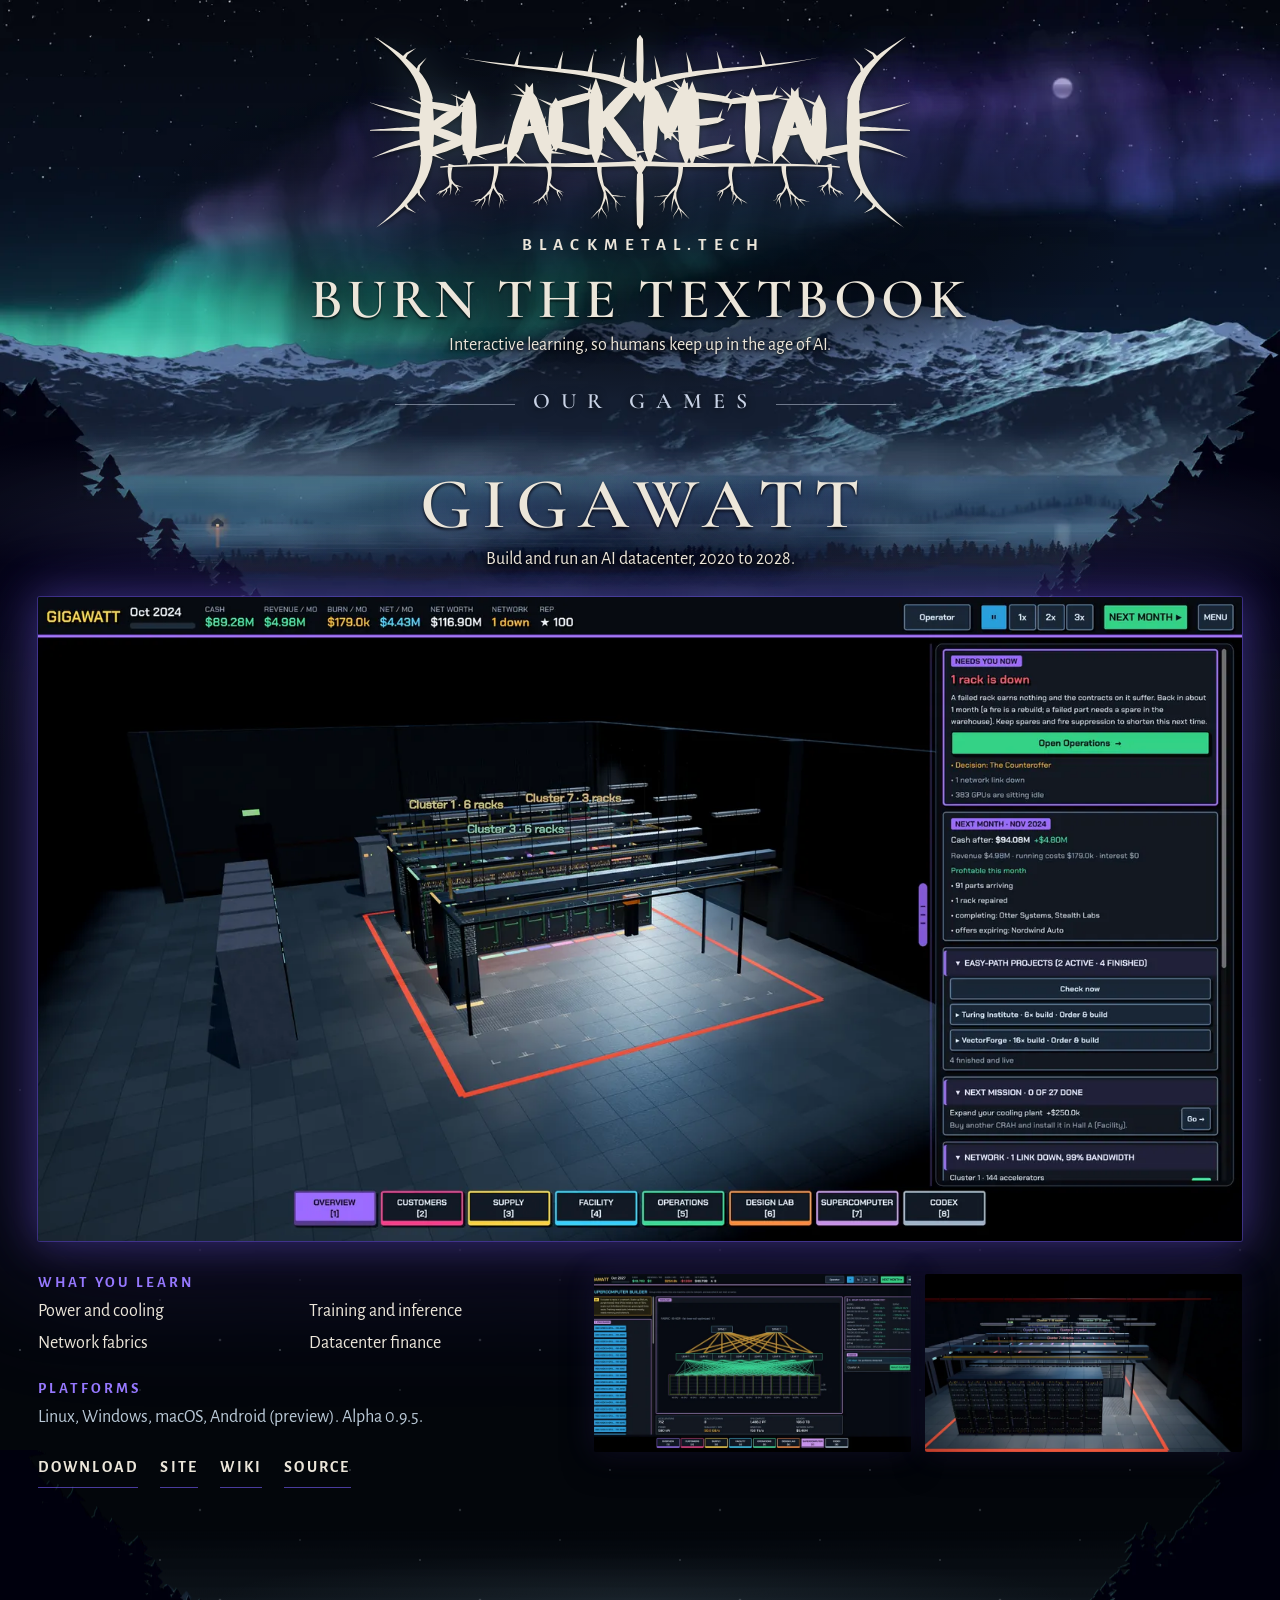
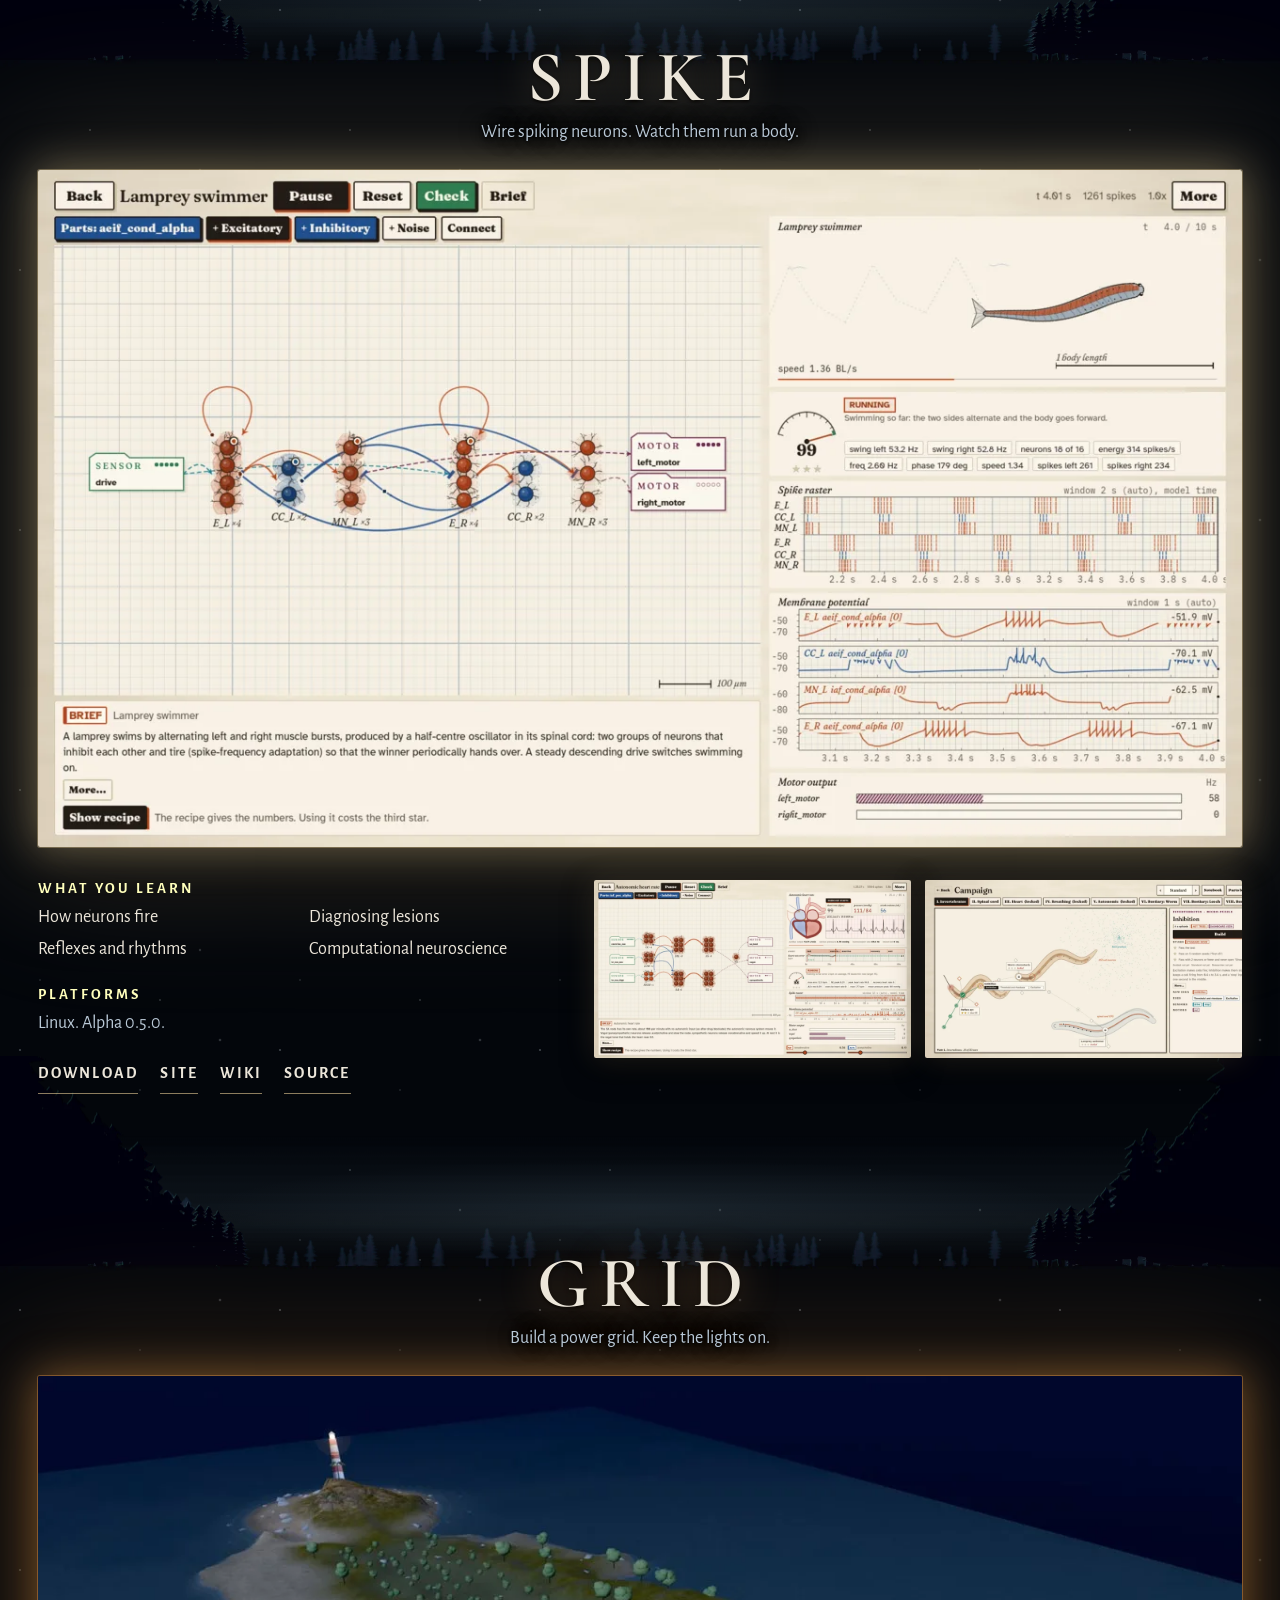
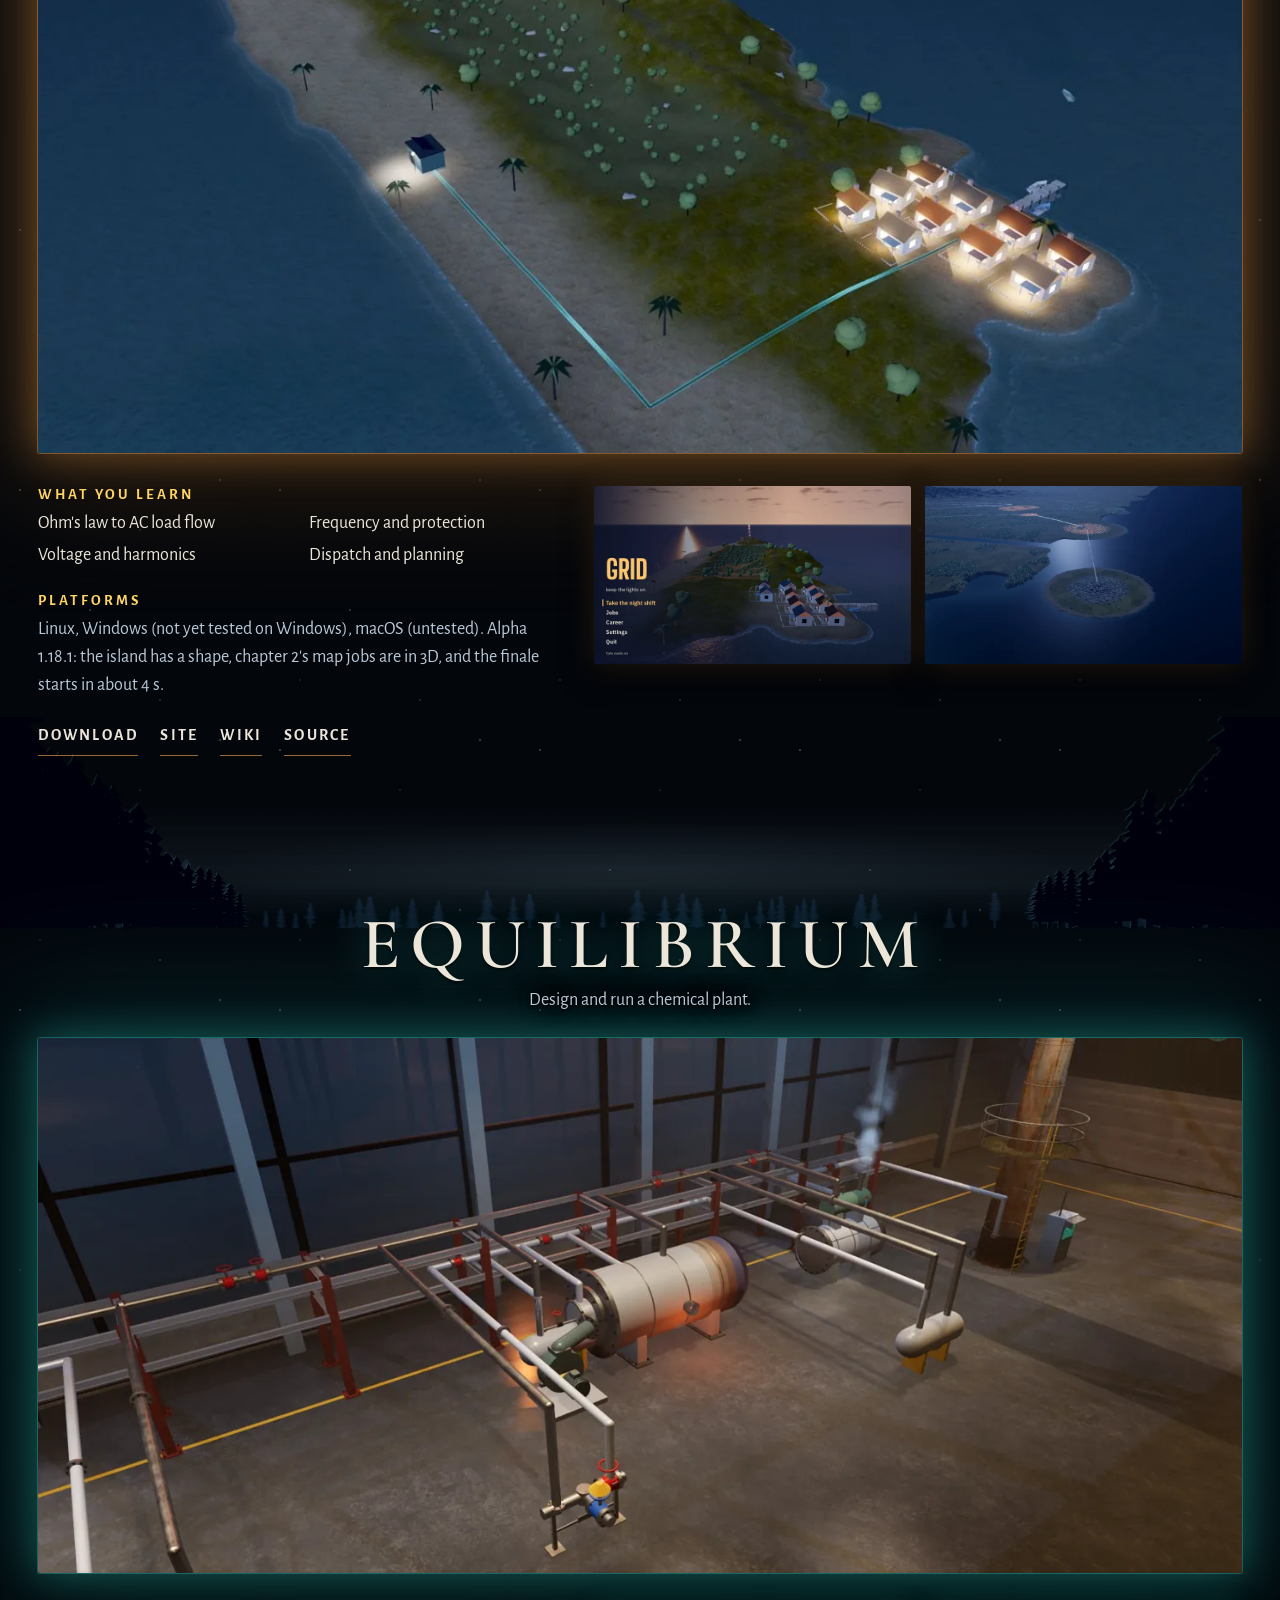
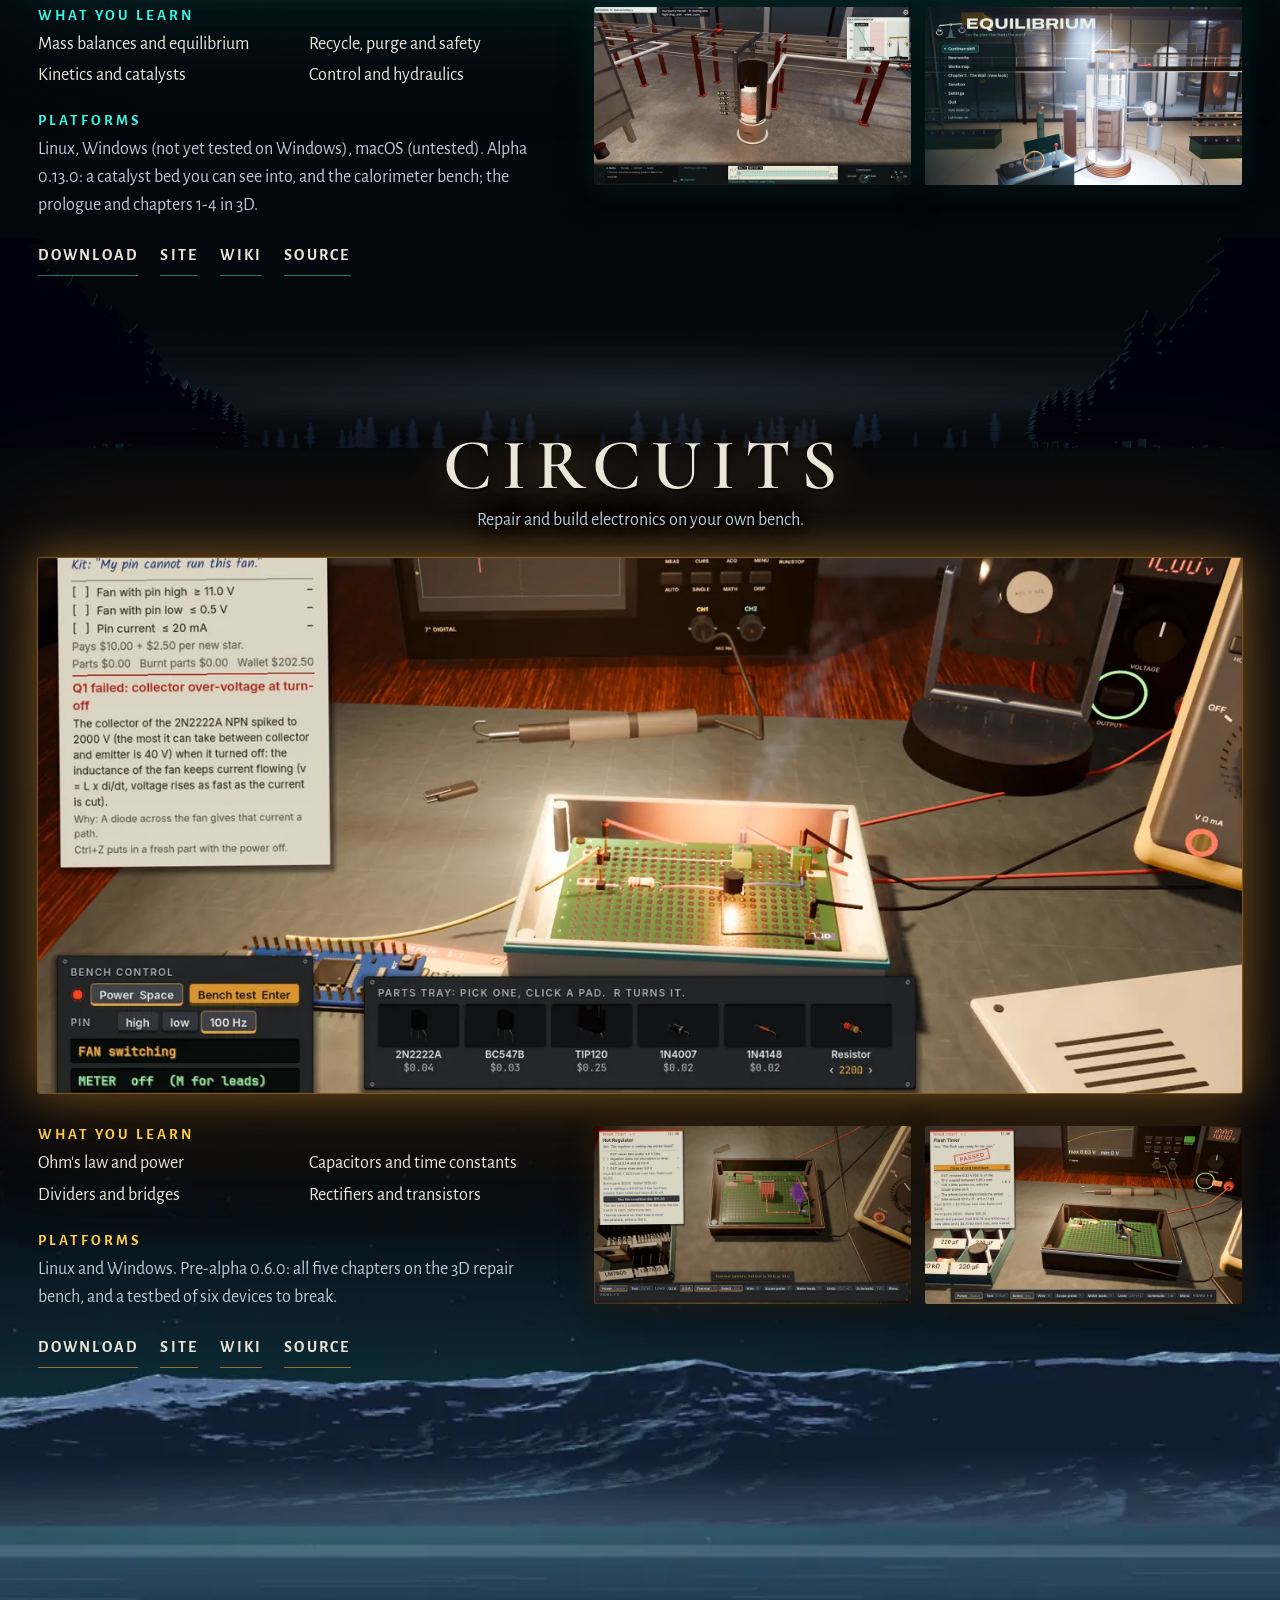
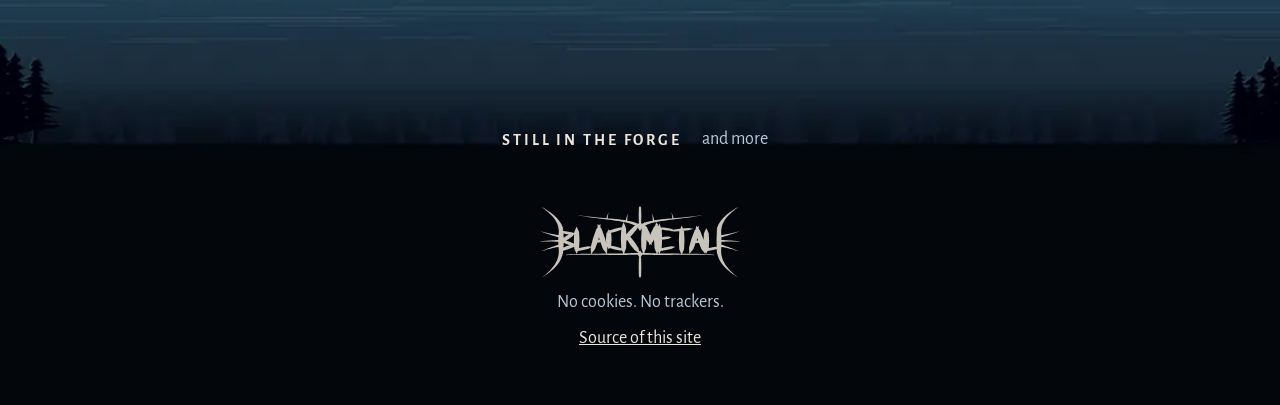
==== index.html @ 824340e4 "EQUILIBRIUM card: 0.13.0, the catalyst bed through its window Co-Authored-By: Claude Opus 5.5 <norep" ====
<!doctype html>
<html lang="en">
<head>
<meta charset="utf-8">
<meta name="viewport" content="width=device-width, initial-scale=1">
<title>BLACKMETAL — burn the textbook</title>
<meta name="description" content="blackmetal.tech makes games that replace textbooks: GIGAWATT, SPIKE and GRID.">
<link rel="canonical" href="https://blackmetal.tech/">
<link rel="icon" href="favicon.svg" type="image/svg+xml">
<meta name="theme-color" content="#03060b">
<meta property="og:type" content="website">
<meta property="og:site_name" content="blackmetal.tech">
<meta property="og:title" content="BLACKMETAL — burn the textbook">
<meta property="og:description" content="Games that replace textbooks. Interactive learning, so humans keep up in the age of AI.">
<meta property="og:url" content="https://blackmetal.tech/">
<meta property="og:image" content="https://blackmetal.tech/assets/og.jpg">
<meta property="og:image:width" content="1200">
<meta property="og:image:height" content="630">
<meta name="twitter:card" content="summary_large_image">
<link rel="preconnect" href="https://fonts.googleapis.com">
<link rel="preconnect" href="https://fonts.gstatic.com" crossorigin>
<link rel="stylesheet" href="https://fonts.googleapis.com/css2?family=Alegreya+Sans:ital,wght@0,400;0,500;0,700;1,400&family=Cormorant+Garamond:wght@500;600&display=swap">
<link rel="preload" as="image" href="assets/night-1600.webp" media="(min-width: 701px)">
<link rel="preload" as="image" href="assets/night-portrait.webp" media="(max-width: 700px)">
<link rel="stylesheet" href="style.css">
</head>
<body>
<svg width="0" height="0" style="position:absolute" aria-hidden="true">
  <symbol id="logo" viewBox="0 0 1200 440"><path fill="currentColor" d="M140.3 166.8 143.0 213.0 140.3 259.2 126.0 290.0 111.7 259.2 109.0 213.0 111.7 166.8 126.0 136.0Z M126.0 158.4 126.0 166.4 84.7 143.0Z M167.3 283.0 126.0 267.6 126.0 259.6Z M133.0 152.1 163.5 156.3 193.5 163.2 212.4 173.8 191.0 177.1 160.5 172.9 130.5 166.0 111.6 155.4Z M124.9 157.8 132.8 159.2 111.4 180.7Z M212.6 148.5 199.1 171.4 191.2 170.0Z M198.5 183.2 172.7 202.3 144.7 218.3 121.2 221.4 133.5 201.0 159.3 181.9 187.3 165.9 210.8 162.8Z M198.8 170.7 192.1 175.1 191.2 137.1Z M140.8 247.1 133.2 213.5 139.9 209.1Z M142.7 207.1 173.5 216.7 203.2 229.3 220.4 244.7 197.3 245.3 166.5 235.7 136.8 223.1 119.6 207.7Z M133.1 212.7 140.6 215.4 113.6 235.6Z M226.4 216.8 206.9 239.7 199.4 237.0Z M202.4 249.6 169.4 263.1 135.2 273.6 110.0 273.7 129.6 257.8 162.6 244.3 196.8 233.8 222.0 233.7Z M206.6 239.2 199.0 241.9 206.9 209.3Z M125.1 298.1 125.4 268.2 133.0 265.5Z M234.3 159.4 237.0 209.0 234.3 258.6 220.0 291.6 205.7 258.6 203.0 209.0 205.7 159.4 220.0 126.4Z M220.0 150.7 220.0 158.7 178.7 135.3Z M261.3 282.7 220.0 267.3 220.0 259.3Z M224.5 259.5 256.1 251.2 288.4 245.6 311.2 248.2 291.5 260.0 259.9 268.3 227.6 273.8 204.8 271.3Z M219.1 268.2 226.9 266.5 215.3 295.2Z M300.7 224.3 296.9 251.3 289.1 253.0Z M303.9 253.5 318.2 197.7 337.5 143.4 362.0 110.8 364.1 151.5 349.8 207.3 330.5 261.6 306.0 294.2Z M314.4 266.6 316.8 258.9 348.7 292.8Z M319.3 112.1 353.6 138.4 351.2 146.0Z M370.5 143.4 389.8 197.7 404.1 253.5 402.0 294.2 377.5 261.6 358.2 207.3 343.9 151.5 346.0 110.8Z M354.4 138.4 356.8 146.0 311.4 135.7Z M436.6 269.2 393.6 266.6 391.2 258.9Z M328.8 212.5 353.4 206.9 378.5 204.0 396.2 208.0 380.8 217.7 356.2 223.2 331.1 226.2 313.4 222.1Z M323.6 220.4 331.5 219.0 318.8 246.3Z M390.8 183.9 386.0 209.8 378.1 211.1Z M484.1 148.7 453.0 159.1 421.0 166.7 397.8 165.1 416.7 151.5 447.8 141.1 479.8 133.5 503.0 135.1Z M488.8 139.1 481.1 141.3 491.1 110.6Z M409.7 189.6 412.0 161.0 419.7 158.8Z M427.1 167.7 429.8 203.7 427.1 239.7 412.8 263.7 398.5 239.7 395.8 203.7 398.5 167.7 412.8 143.6Z M412.8 160.2 412.8 168.2 371.5 144.8Z M454.1 262.6 412.8 247.1 412.8 239.1Z M420.7 240.7 452.6 247.2 483.8 256.5 503.0 269.1 480.1 271.2 448.2 264.7 417.0 255.4 397.8 242.8Z M411.9 246.3 419.7 248.3 396.2 269.4Z M504.6 242.5 488.9 265.5 481.1 263.6Z M516.3 139.2 519.0 198.0 516.3 256.8 502.0 296.0 487.7 256.8 485.0 198.0 487.7 139.2 502.0 100.0Z M502.0 129.6 502.0 137.6 460.7 114.2Z M543.3 281.8 502.0 266.4 502.0 258.4Z M502.3 194.5 532.1 157.6 565.4 123.9 595.4 108.4 583.3 139.9 553.5 176.8 520.2 210.5 490.2 226.0Z M505.5 208.8 510.9 202.9 523.5 243.0Z M562.1 91.4 580.1 125.6 574.7 131.5Z M539.5 186.1 567.0 220.0 590.5 256.7 597.4 287.6 570.1 271.5 542.6 237.6 519.1 200.9 512.2 170.0Z M524.5 186.9 529.2 193.4 485.9 197.6Z M623.7 260.0 585.1 270.7 580.4 264.2Z M608.0 256.5 606.6 197.6 610.7 138.9 625.8 100.0 639.2 139.5 640.6 198.4 636.5 257.1 621.4 296.0Z M622.0 266.4 622.2 258.4 663.0 282.8Z M584.2 113.2 625.2 129.6 625.0 137.6Z M640.8 130.3 658.7 168.2 671.7 208.0 669.4 238.9 646.4 218.1 628.5 180.2 615.5 140.4 617.8 109.5Z M625.2 128.0 628.2 135.4 582.6 128.9Z M704.6 219.5 662.0 220.4 659.0 213.0Z M652.3 208.0 665.3 168.2 683.2 130.3 706.2 109.5 708.5 140.4 695.5 180.2 677.6 218.1 654.6 238.9Z M662.0 220.4 665.0 213.0 693.5 249.0Z M667.3 99.4 698.8 128.0 695.8 135.4Z M713.3 138.9 717.4 197.6 716.0 256.5 702.6 296.0 687.5 257.1 683.4 198.4 684.8 139.5 698.2 100.0Z M698.8 129.6 699.0 137.6 657.2 115.1Z M743.6 280.9 702.0 266.4 701.8 258.4Z M730.3 144.7 733.0 201.0 730.3 257.3 716.0 294.8 701.7 257.3 699.0 201.0 701.7 144.7 716.0 107.2Z M716.0 135.4 716.0 143.4 674.7 119.9Z M757.3 282.1 716.0 266.6 716.0 258.6Z M723.0 130.9 755.1 134.2 786.9 139.9 807.2 149.5 785.0 153.2 752.9 149.9 721.1 144.2 700.8 134.5Z M715.1 136.6 723.0 137.7 702.9 159.2Z M805.1 124.9 792.9 147.5 785.0 146.4Z M720.0 193.8 745.4 189.2 771.1 187.0 789.0 191.4 772.8 200.2 747.4 204.8 721.7 206.9 703.8 202.6Z M714.5 201.2 722.4 200.2 708.8 226.1Z M784.0 167.8 778.3 192.8 770.4 193.8Z M721.0 259.7 754.3 251.6 788.2 246.1 812.0 248.7 791.0 260.3 757.7 268.4 723.8 273.8 700.0 271.2Z M715.3 268.1 723.1 266.6 711.1 294.8Z M800.9 225.1 796.7 251.8 788.9 253.4Z M807.7 145.0 849.2 139.5 891.0 136.5 919.4 140.0 892.3 149.1 850.8 154.6 809.0 157.6 780.6 154.1Z M800.4 152.1 808.3 151.3 794.2 176.2Z M905.8 117.9 899.6 142.0 891.7 142.8Z M864.3 156.0 867.0 209.4 864.3 262.9 850.0 298.5 835.7 262.9 833.0 209.4 835.7 156.0 850.0 120.3Z M850.0 146.9 850.0 154.9 808.7 131.4Z M891.3 287.4 850.0 271.9 850.0 263.9Z M894.0 253.9 908.3 201.5 927.6 150.8 952.0 120.7 954.0 159.4 939.7 211.7 920.4 262.5 896.0 292.5Z M904.4 266.9 906.8 259.3 938.0 293.7Z M910.0 119.6 943.6 146.4 941.2 154.0Z M960.4 150.8 979.7 201.5 994.0 253.9 992.0 292.5 967.6 262.5 948.3 211.7 934.0 159.4 936.0 120.7Z M944.4 146.4 946.8 154.0 901.4 144.6Z M1026.6 268.7 983.6 266.9 981.2 259.3Z M918.9 215.6 943.5 210.4 968.6 207.7 986.2 211.8 970.7 221.2 946.1 226.5 921.0 229.2 903.4 225.0Z M913.6 223.4 921.5 222.2 908.5 249.0Z M981.1 187.9 976.0 213.5 968.1 214.7Z M1012.3 166.8 1015.0 213.0 1012.3 259.2 998.0 290.0 983.7 259.2 981.0 213.0 983.7 166.8 998.0 136.0Z M998.0 158.4 998.0 166.4 956.7 143.0Z M1039.3 283.0 998.0 267.6 998.0 259.6Z M1002.6 259.7 1034.3 251.9 1066.5 246.8 1089.2 249.5 1069.4 260.9 1037.7 268.7 1005.5 273.8 982.8 271.1Z M997.1 268.2 1005.0 266.6 993.0 294.8Z M1079.0 225.8 1074.9 252.4 1067.0 254.0Z M138.6 145.0 141.0 213.0 138.6 281.0 126.0 302.1 113.4 281.0 111.0 213.0 113.4 145.0 126.0 123.9Z M112.1 150.0 111.8 143.9 111.2 138.2 110.3 132.4 109.0 126.7 107.3 120.9 105.2 115.0 102.8 109.2 99.9 103.3 96.8 97.4 93.2 91.5 89.3 85.6 85.0 79.6 80.4 73.7 75.4 67.7 70.0 61.7 64.4 55.8 58.4 49.8 52.1 43.8 45.5 37.9 38.5 31.9 31.3 25.9 23.8 20.0 16.1 14.0 8.0 8.0 8.0 8.0 16.7 13.0 25.2 18.0 33.4 23.1 41.3 28.2 49.0 33.3 56.5 38.4 63.7 43.6 70.6 48.8 77.2 54.1 83.6 59.4 89.7 64.9 95.5 70.4 101.0 76.0 106.2 81.7 111.2 87.5 115.8 93.4 120.0 99.5 124.0 105.7 127.6 112.1 130.8 118.6 133.7 125.3 136.2 132.2 138.3 139.2 139.9 146.0Z M138.9 279.6 137.4 287.5 135.5 295.4 133.2 303.2 130.6 310.7 127.6 318.1 124.3 325.2 120.6 332.1 116.6 338.9 112.3 345.4 107.7 351.8 102.8 358.1 97.7 364.2 92.2 370.2 86.4 376.1 80.4 381.9 74.1 387.6 67.5 393.2 60.7 398.8 53.6 404.4 46.2 409.9 38.5 415.4 30.6 420.9 22.4 426.5 14.0 432.0 14.0 432.0 21.8 425.6 29.3 419.2 36.5 412.9 43.4 406.6 50.0 400.3 56.3 394.0 62.3 387.7 68.0 381.5 73.3 375.2 78.3 368.9 83.0 362.6 87.3 356.3 91.3 350.0 95.0 343.6 98.3 337.2 101.3 330.8 103.9 324.3 106.2 317.7 108.2 311.1 109.8 304.5 111.1 297.7 112.1 290.8 112.7 283.9 113.1 276.4Z M124.6 194.9 119.7 193.6 114.7 192.2 109.7 190.9 104.7 189.5 99.7 188.1 94.7 186.7 89.7 185.2 84.6 183.7 79.5 182.2 74.4 180.6 69.3 179.0 64.1 177.4 58.9 175.7 53.6 174.0 48.3 172.2 43.0 170.4 37.6 168.5 32.1 166.6 26.6 164.7 21.0 162.6 15.4 160.6 9.7 158.4 3.9 156.2 -2.0 154.0 -2.0 154.0 4.0 155.7 10.0 157.3 15.9 158.9 21.7 160.4 27.5 161.9 33.1 163.3 38.7 164.6 44.3 165.9 49.8 167.2 55.2 168.4 60.6 169.5 65.9 170.6 71.2 171.7 76.4 172.7 81.6 173.7 86.8 174.6 91.9 175.6 97.0 176.4 102.1 177.3 107.2 178.1 112.3 178.9 117.3 179.7 122.3 180.4 127.4 181.1Z M127.4 246.9 122.4 247.6 117.4 248.4 112.3 249.2 107.3 250.0 102.3 250.9 97.3 251.9 92.2 252.9 87.1 253.9 82.1 255.0 77.0 256.2 71.9 257.3 66.8 258.6 61.7 259.9 56.5 261.3 51.4 262.7 46.2 264.1 41.0 265.7 35.8 267.2 30.5 268.9 25.3 270.6 20.0 272.3 14.7 274.2 9.4 276.1 4.0 278.0 4.0 278.0 9.1 275.5 14.2 273.1 19.3 270.7 24.4 268.4 29.5 266.1 34.6 264.0 39.6 261.8 44.6 259.7 49.7 257.7 54.7 255.7 59.7 253.8 64.7 251.9 69.7 250.1 74.7 248.3 79.7 246.6 84.7 244.9 89.7 243.3 94.7 241.7 99.7 240.2 104.7 238.7 109.6 237.2 114.6 235.8 119.6 234.5 124.6 233.1Z M126.0 219.0 119.8 218.8 113.7 218.5 107.7 218.3 101.8 218.2 95.9 218.0 90.0 217.8 84.1 217.7 78.3 217.6 72.5 217.5 66.6 217.4 60.8 217.3 54.8 217.2 48.9 217.2 42.8 217.1 36.7 217.1 30.5 217.1 24.2 217.0 17.8 217.0 11.2 217.0 4.5 217.0 -2.4 217.0 -9.4 217.0 -16.6 217.0 -24.0 217.0 -24.0 217.0 -16.6 216.5 -9.4 216.0 -2.4 215.5 4.4 215.0 11.1 214.5 17.7 214.0 24.1 213.6 30.4 213.1 36.6 212.6 42.7 212.1 48.7 211.7 54.7 211.3 60.6 210.8 66.4 210.4 72.3 210.0 78.1 209.6 84.0 209.2 89.8 208.8 95.7 208.5 101.6 208.2 107.6 207.8 113.7 207.5 119.8 207.3 126.0 207.0Z M99.1 91.2 106.8 72.2 126.0 54.3 126.0 54.3 111.1 74.7 108.8 93.7Z M69.5 55.1 80.6 43.8 102.7 33.5 102.7 33.5 83.8 47.6 77.7 60.8Z M109.7 340.3 111.3 357.5 125.3 376.0 125.3 376.0 107.4 359.8 100.9 342.3Z M80.6 376.1 85.3 387.7 102.9 400.4 102.9 400.4 82.4 391.2 73.1 381.0Z M595.1 135.6 586.4 129.5 577.1 124.1 566.7 119.2 555.5 114.6 543.3 110.5 530.3 106.7 516.5 103.2 501.9 100.1 486.6 97.1 470.7 94.4 454.1 91.9 437.0 89.5 419.3 87.1 401.1 84.8 382.5 82.5 363.4 80.2 343.9 77.7 324.1 75.1 304.0 72.3 283.6 69.3 263.0 66.0 242.1 62.4 221.1 58.4 200.0 54.0 200.0 54.0 221.3 57.7 242.4 60.9 263.3 63.8 284.0 66.3 304.5 68.6 324.6 70.6 344.5 72.5 364.0 74.2 383.2 75.8 401.9 77.4 420.2 78.9 438.0 80.5 455.3 82.2 472.1 84.0 488.4 86.0 504.0 88.2 519.1 90.7 533.5 93.6 547.2 96.8 560.3 100.4 572.6 104.6 584.3 109.3 595.1 114.6 604.9 120.4Z M552.4 106.8 559.1 78.0 567.9 49.5 567.9 49.5 564.6 79.0 563.4 108.3Z M482.5 90.8 489.0 66.1 497.5 41.6 497.5 41.6 494.0 67.1 492.5 92.4Z M415.3 82.2 421.5 60.5 429.7 39.0 429.7 39.0 426.0 61.5 424.2 83.8Z M320.4 71.9 326.4 55.3 334.4 38.9 334.4 38.9 330.3 56.4 328.3 73.8Z M590.3 295.5 571.4 296.2 552.3 296.8 533.1 297.2 513.8 297.5 494.4 297.7 475.0 297.7 455.6 297.7 436.2 297.6 416.8 297.4 397.6 297.2 378.5 297.0 359.5 296.7 340.7 296.5 322.2 296.3 303.9 296.2 285.9 296.1 268.2 296.1 250.9 296.2 233.9 296.3 217.4 296.7 201.3 297.1 185.7 297.7 170.7 298.5 156.1 299.5 155.9 296.5 170.4 295.2 185.5 294.1 201.1 293.1 217.2 292.3 233.8 291.7 250.8 291.2 268.1 290.7 285.8 290.4 303.9 290.2 322.2 290.0 340.7 289.9 359.5 289.8 378.5 289.6 397.6 289.5 416.8 289.4 436.1 289.2 455.5 289.0 474.9 288.7 494.3 288.3 513.6 287.8 532.8 287.2 551.9 286.5 570.9 285.6 589.7 284.5Z M515.5 292.3 514.7 300.1 514.6 307.8 515.3 315.6 516.5 323.5 518.2 331.5 520.2 339.4 522.3 347.4 524.4 355.3 526.4 363.2 528.0 371.0 529.2 378.6 529.8 386.1 529.7 393.4 528.6 400.4 528.6 400.4 528.9 393.3 528.3 386.2 526.9 379.0 525.0 371.7 522.6 364.3 519.9 356.7 517.0 349.1 514.2 341.3 511.4 333.4 508.9 325.3 506.8 317.1 505.3 308.7 504.4 300.1 504.5 291.7Z M519.1 338.0 523.0 341.5 526.6 345.1 529.7 348.6 532.6 352.1 535.2 355.5 537.6 358.9 540.0 362.2 542.2 365.5 544.5 368.7 546.9 371.9 549.5 375.1 552.3 378.2 555.4 381.2 558.8 384.3 558.8 384.3 555.1 381.6 551.7 378.8 548.5 376.0 545.6 373.1 542.9 370.1 540.2 367.1 537.6 364.1 534.9 361.0 532.2 358.0 529.3 354.9 526.3 351.9 523.0 348.8 519.3 345.8 515.3 342.7Z M537.2 358.5 537.4 358.9 538.7 359.3 540.7 359.8 543.4 360.3 546.5 360.8 549.9 361.3 553.4 361.7 556.9 362.2 560.2 362.7 563.3 363.2 565.8 363.6 567.7 364.1 568.9 364.6 569.2 365.0 569.2 365.0 568.8 364.8 567.6 364.6 565.7 364.3 563.1 364.1 560.1 363.9 556.8 363.6 553.3 363.4 549.7 363.1 546.3 362.9 543.1 362.6 540.3 362.4 538.1 362.1 536.4 361.8 535.4 361.4Z M542.5 365.2 544.5 367.8 545.9 370.4 546.8 373.0 547.3 375.6 547.5 378.0 547.5 380.4 547.3 382.7 547.2 385.0 547.1 387.2 547.2 389.4 547.6 391.6 548.4 393.7 549.6 395.8 551.4 398.0 551.4 398.0 549.4 396.0 547.9 393.9 546.9 391.8 546.3 389.6 545.9 387.3 545.7 385.0 545.7 382.7 545.6 380.4 545.4 378.2 545.0 376.0 544.3 373.8 543.4 371.7 542.0 369.6 539.9 367.4Z M525.2 356.0 525.0 360.6 524.2 365.2 523.0 369.8 521.4 374.2 519.6 378.6 517.6 382.8 515.6 387.0 513.6 391.1 511.7 395.2 510.0 399.2 508.6 403.1 507.6 406.9 507.0 410.8 506.9 414.6 506.9 414.6 506.5 410.8 506.7 406.8 507.4 402.8 508.4 398.6 509.7 394.4 511.2 390.1 512.8 385.8 514.5 381.5 516.0 377.2 517.3 372.8 518.4 368.6 519.1 364.4 519.3 360.3 519.1 356.0Z M517.6 382.8 516.4 385.0 516.1 386.9 516.3 389.0 517.0 391.3 518.1 393.6 519.6 396.0 521.1 398.4 522.7 400.7 524.2 403.1 525.4 405.5 526.1 407.8 526.3 410.1 525.8 412.3 524.6 414.3 524.6 414.3 525.6 412.2 525.9 410.1 525.4 408.0 524.5 405.9 523.2 403.7 521.6 401.6 519.8 399.3 518.0 397.0 516.3 394.7 514.8 392.3 513.8 389.7 513.2 387.0 513.5 384.1 514.5 381.5Z M513.5 391.9 511.4 393.5 509.5 395.2 507.6 396.8 505.8 398.5 504.1 400.1 502.4 401.7 500.8 403.3 499.2 405.0 497.5 406.5 495.9 408.1 494.2 409.7 492.5 411.2 490.7 412.6 488.8 414.1 488.8 414.1 490.5 412.5 492.2 410.8 493.7 409.1 495.2 407.5 496.7 405.7 498.1 404.0 499.6 402.2 501.0 400.4 502.6 398.6 504.1 396.8 505.8 395.0 507.5 393.1 509.4 391.2 511.3 389.4Z M400.1 289.9 402.4 296.7 403.7 303.8 403.9 310.7 403.3 317.4 402.2 323.8 400.7 330.0 399.0 336.1 397.4 342.0 395.9 347.9 394.8 353.6 394.2 359.2 394.4 364.8 395.4 370.4 397.6 376.0 397.6 376.0 394.7 370.6 392.8 365.1 391.9 359.3 391.7 353.3 392.0 347.3 392.7 341.1 393.6 335.0 394.5 328.9 395.2 322.8 395.5 316.8 395.3 311.0 394.4 305.3 392.7 299.9 389.9 294.1Z M400.6 329.5 400.3 331.6 400.8 333.5 402.2 335.8 404.5 338.4 407.3 341.1 410.5 343.8 414.0 346.5 417.4 349.2 420.7 351.9 423.6 354.6 425.9 357.3 427.4 359.9 428.0 362.4 427.5 364.7 427.5 364.7 427.6 362.4 426.7 360.3 424.9 358.1 422.4 355.9 419.3 353.6 415.9 351.3 412.2 349.0 408.5 346.6 404.9 344.1 401.5 341.6 398.6 338.9 396.3 336.0 394.8 332.6 394.6 329.4Z M410.4 343.8 411.6 344.6 412.9 345.5 414.5 346.4 416.2 347.3 418.0 348.2 419.9 349.0 421.8 349.9 423.7 350.8 425.5 351.7 427.3 352.5 428.9 353.4 430.4 354.2 431.6 355.0 432.6 355.8 432.6 355.8 431.5 355.2 430.2 354.6 428.6 354.0 426.9 353.4 425.1 352.8 423.2 352.1 421.2 351.5 419.2 350.8 417.2 350.1 415.2 349.5 413.4 348.8 411.6 348.0 410.0 347.3 408.6 346.6Z M418.3 350.6 417.9 352.2 417.8 353.8 418.0 355.4 418.5 357.2 419.1 359.0 419.9 360.8 420.8 362.6 421.7 364.4 422.5 366.3 423.2 368.1 423.7 369.8 423.9 371.6 423.8 373.2 423.3 374.8 423.3 374.8 423.5 373.2 423.4 371.6 423.0 370.0 422.3 368.4 421.4 366.8 420.4 365.1 419.3 363.4 418.3 361.7 417.2 359.9 416.3 358.0 415.5 356.1 415.0 354.1 414.8 352.0 415.0 350.0Z M398.0 341.0 398.5 344.6 397.9 348.4 396.3 352.0 394.1 355.2 391.5 358.3 388.6 361.3 385.6 364.2 382.7 367.0 379.9 369.7 377.6 372.4 375.7 375.1 374.5 377.7 374.1 380.4 374.7 383.1 374.7 383.1 373.7 380.4 373.6 377.5 374.5 374.5 376.1 371.5 378.3 368.4 380.8 365.2 383.4 362.1 386.0 358.9 388.5 355.8 390.5 352.8 392.0 349.9 392.8 347.2 392.9 344.8 392.1 342.2Z M388.8 360.9 387.8 362.5 387.4 363.9 387.4 365.5 387.7 367.1 388.5 368.9 389.4 370.7 390.4 372.6 391.5 374.5 392.5 376.3 393.3 378.2 393.7 380.0 393.7 381.8 393.1 383.5 392.0 385.1 392.0 385.1 392.9 383.4 393.2 381.8 393.0 380.2 392.4 378.6 391.4 376.9 390.3 375.2 389.0 373.5 387.8 371.7 386.6 369.9 385.5 368.0 384.8 365.9 384.5 363.8 384.9 361.4 385.9 359.3Z M382.7 367.4 381.2 368.4 379.7 369.3 378.0 370.3 376.3 371.2 374.5 372.1 372.8 373.0 371.0 373.9 369.3 374.8 367.6 375.7 365.9 376.5 364.4 377.4 362.9 378.2 361.5 379.0 360.3 379.8 360.3 379.8 361.4 378.8 362.6 377.8 364.0 376.7 365.4 375.7 367.0 374.6 368.6 373.6 370.2 372.5 371.8 371.4 373.4 370.3 375.0 369.2 376.6 368.1 378.1 367.0 379.4 365.9 380.7 364.8Z M285.5 291.6 285.6 299.0 284.9 306.6 283.6 314.0 281.8 321.2 279.6 328.2 277.3 335.2 274.8 342.0 272.3 348.7 270.0 355.2 268.0 361.7 266.3 368.1 265.1 374.4 264.6 380.6 264.9 386.8 264.9 386.8 263.8 380.6 263.6 374.3 264.0 367.7 264.9 361.0 266.2 354.2 267.8 347.3 269.5 340.4 271.2 333.4 272.8 326.4 274.1 319.5 275.1 312.6 275.5 305.8 275.4 299.2 274.5 292.4Z M277.3 334.1 277.3 337.4 277.9 340.6 279.1 344.0 280.7 347.5 282.6 351.0 284.8 354.6 287.1 358.2 289.5 361.7 291.7 365.3 293.6 368.8 295.2 372.3 296.4 375.6 296.9 378.9 296.8 382.0 296.8 382.0 296.5 379.0 295.6 375.9 294.1 372.8 292.1 369.7 289.9 366.5 287.4 363.2 284.7 359.9 282.0 356.6 279.4 353.2 276.9 349.6 274.8 346.0 273.0 342.3 271.7 338.3 271.2 334.5Z M283.9 354.0 288.0 355.5 291.1 357.0 293.3 358.6 294.8 360.2 295.6 361.8 296.0 363.4 296.1 364.8 296.2 366.0 296.4 367.2 296.9 368.4 298.0 369.7 299.8 371.0 302.5 372.2 306.3 373.5 306.3 373.5 302.4 372.5 299.5 371.4 297.5 370.2 296.2 369.0 295.3 367.7 294.8 366.3 294.4 365.0 294.1 363.8 293.6 362.7 292.9 361.7 291.7 360.6 289.8 359.5 286.9 358.4 282.9 357.2Z M289.9 361.7 291.0 364.0 291.7 366.5 291.9 368.9 291.7 371.3 291.3 373.5 290.6 375.7 289.9 377.8 289.2 379.8 288.6 381.8 288.2 383.8 288.0 385.7 288.1 387.6 288.7 389.6 289.8 391.5 289.8 391.5 288.5 389.7 287.7 387.7 287.3 385.7 287.2 383.7 287.5 381.6 287.9 379.4 288.3 377.3 288.8 375.2 289.2 373.1 289.4 371.1 289.3 369.1 289.0 367.2 288.2 365.3 287.0 363.3Z M272.5 349.8 270.2 352.6 267.5 355.3 264.6 358.1 261.5 360.7 258.3 363.4 255.0 366.0 251.7 368.5 248.4 371.0 245.3 373.5 242.2 376.0 239.4 378.4 236.9 380.7 234.6 383.1 232.7 385.4 232.7 385.4 234.3 382.8 236.2 380.1 238.5 377.4 241.1 374.7 243.8 371.9 246.7 369.1 249.7 366.2 252.7 363.4 255.7 360.5 258.5 357.6 261.2 354.7 263.7 351.8 265.8 349.0 267.6 346.2Z M255.3 363.9 256.4 366.3 256.8 368.8 256.6 371.3 255.9 373.6 254.9 375.8 253.7 377.9 252.4 380.0 251.1 382.0 249.9 383.9 249.0 385.8 248.4 387.7 248.2 389.6 248.6 391.5 249.6 393.4 249.6 393.4 248.3 391.6 247.7 389.6 247.7 387.6 248.1 385.5 248.9 383.4 249.8 381.3 250.9 379.1 252.0 377.0 252.9 374.9 253.6 372.9 254.0 370.9 254.0 369.1 253.5 367.3 252.4 365.4Z M247.8 371.7 244.2 372.0 241.3 372.3 239.0 372.6 237.1 372.9 235.6 373.2 234.3 373.5 233.1 373.8 231.9 374.1 230.6 374.4 229.1 374.7 227.3 375.0 225.1 375.3 222.4 375.5 219.1 375.8 219.1 375.8 222.4 375.3 225.1 374.8 227.2 374.3 228.9 373.8 230.3 373.3 231.4 372.8 232.5 372.2 233.7 371.7 235.0 371.2 236.5 370.6 238.5 370.1 240.8 369.5 243.8 369.0 247.4 368.4Z M185.3 293.6 183.4 298.5 182.1 303.1 181.3 307.9 180.8 312.8 180.7 317.8 180.8 322.9 180.9 328.0 181.1 333.0 181.2 338.1 181.1 343.1 180.7 348.0 179.9 352.8 178.5 357.5 176.6 361.9 176.6 361.9 177.7 357.3 178.3 352.6 178.3 347.9 178.0 343.2 177.3 338.4 176.4 333.5 175.5 328.6 174.5 323.5 173.6 318.3 173.0 313.0 172.6 307.5 172.8 301.8 173.4 296.0 174.7 290.4Z M180.4 322.1 181.1 324.3 182.1 326.5 183.4 328.7 184.9 331.1 186.7 333.4 188.6 335.8 190.6 338.2 192.6 340.6 194.5 342.9 196.3 345.3 197.8 347.6 199.1 349.8 200.0 352.0 200.6 354.1 200.6 354.1 199.6 352.2 198.4 350.3 196.8 348.3 194.9 346.4 192.9 344.4 190.7 342.4 188.4 340.3 186.1 338.2 183.8 336.0 181.6 333.8 179.5 331.5 177.7 329.2 176.0 326.7 174.8 324.3Z M188.1 335.5 189.0 336.1 190.1 336.7 191.5 337.3 193.0 337.9 194.6 338.5 196.3 339.1 198.0 339.7 199.7 340.3 201.4 340.9 202.9 341.5 204.4 342.1 205.6 342.7 206.7 343.3 207.4 343.8 207.4 343.8 206.6 343.5 205.5 343.1 204.2 342.8 202.7 342.4 201.0 342.1 199.3 341.7 197.5 341.3 195.8 341.0 194.0 340.6 192.2 340.2 190.6 339.8 189.1 339.3 187.7 338.9 186.6 338.5Z M192.8 340.2 194.6 342.0 195.7 344.1 196.0 346.1 195.7 348.0 195.1 349.7 194.2 351.3 193.2 352.8 192.2 354.3 191.4 355.7 190.8 357.0 190.5 358.3 190.7 359.7 191.6 361.1 193.2 362.6 193.2 362.6 191.4 361.3 190.3 359.9 189.8 358.4 189.8 356.8 190.3 355.2 190.9 353.6 191.7 352.0 192.5 350.4 193.1 348.9 193.4 347.5 193.4 346.3 193.0 345.2 192.2 344.0 190.5 342.7Z M181.8 332.7 182.0 335.6 180.9 338.8 178.9 341.4 176.3 343.7 173.3 345.8 170.1 347.8 166.7 349.8 163.4 351.7 160.4 353.6 157.7 355.5 155.5 357.3 154.1 359.0 153.5 360.8 153.9 362.7 153.9 362.7 153.1 360.8 153.3 358.7 154.5 356.4 156.5 354.2 159.1 351.9 162.0 349.6 165.1 347.3 168.1 345.0 171.0 342.7 173.4 340.5 175.2 338.4 176.2 336.6 176.4 335.4 175.8 333.9Z M170.5 345.5 171.5 347.4 171.8 349.4 171.4 351.3 170.5 353.1 169.4 354.6 168.1 356.1 166.7 357.5 165.3 358.9 164.1 360.2 163.1 361.5 162.4 362.8 162.1 364.1 162.3 365.4 163.2 366.8 163.2 366.8 162.1 365.5 161.6 364.1 161.7 362.6 162.3 361.1 163.1 359.5 164.2 358.0 165.4 356.4 166.6 354.9 167.6 353.4 168.4 351.9 168.9 350.6 168.9 349.5 168.6 348.5 167.7 347.3Z M163.0 352.3 160.1 352.8 157.8 353.3 156.2 353.7 155.1 354.2 154.3 354.6 153.8 355.0 153.3 355.4 152.7 356.0 152.0 356.6 151.1 357.1 149.9 357.6 148.2 358.1 146.0 358.5 143.2 358.9 143.2 358.9 146.0 358.3 148.1 357.6 149.6 356.9 150.6 356.3 151.2 355.7 151.6 355.1 151.9 354.4 152.4 353.7 153.0 352.9 153.9 352.1 155.2 351.3 157.0 350.5 159.4 349.8 162.4 349.0Z M1086.6 145.0 1089.0 213.0 1086.6 281.0 1074.0 302.1 1061.4 281.0 1059.0 213.0 1061.4 145.0 1074.0 123.9Z M1060.1 146.0 1061.7 139.2 1063.8 132.2 1066.3 125.3 1069.2 118.6 1072.4 112.1 1076.0 105.7 1080.0 99.5 1084.2 93.4 1088.8 87.5 1093.8 81.7 1099.0 76.0 1104.5 70.4 1110.3 64.9 1116.4 59.4 1122.8 54.1 1129.4 48.8 1136.3 43.6 1143.5 38.4 1151.0 33.3 1158.7 28.2 1166.6 23.1 1174.8 18.0 1183.3 13.0 1192.0 8.0 1192.0 8.0 1183.9 14.0 1176.2 20.0 1168.7 25.9 1161.5 31.9 1154.5 37.9 1147.9 43.8 1141.6 49.8 1135.6 55.8 1130.0 61.7 1124.6 67.7 1119.6 73.7 1115.0 79.6 1110.7 85.6 1106.8 91.5 1103.2 97.4 1100.1 103.3 1097.2 109.2 1094.8 115.0 1092.7 120.9 1091.0 126.7 1089.7 132.4 1088.8 138.2 1088.2 143.9 1087.9 150.0Z M1086.9 276.4 1087.3 283.9 1087.9 290.8 1088.9 297.7 1090.2 304.5 1091.8 311.1 1093.8 317.7 1096.1 324.3 1098.7 330.8 1101.7 337.2 1105.0 343.6 1108.7 350.0 1112.7 356.3 1117.0 362.6 1121.7 368.9 1126.7 375.2 1132.0 381.5 1137.7 387.7 1143.7 394.0 1150.0 400.3 1156.6 406.6 1163.5 412.9 1170.7 419.2 1178.2 425.6 1186.0 432.0 1186.0 432.0 1177.6 426.5 1169.4 420.9 1161.5 415.4 1153.8 409.9 1146.4 404.4 1139.3 398.8 1132.5 393.2 1125.9 387.6 1119.6 381.9 1113.6 376.1 1107.8 370.2 1102.3 364.2 1097.2 358.1 1092.3 351.8 1087.7 345.4 1083.4 338.9 1079.4 332.1 1075.7 325.2 1072.4 318.1 1069.4 310.7 1066.8 303.2 1064.5 295.4 1062.6 287.5 1061.1 279.6Z M1072.6 181.1 1077.7 180.4 1082.7 179.7 1087.7 178.9 1092.8 178.1 1097.9 177.3 1103.0 176.4 1108.1 175.6 1113.2 174.6 1118.4 173.7 1123.6 172.7 1128.8 171.7 1134.1 170.6 1139.4 169.5 1144.8 168.4 1150.2 167.2 1155.7 165.9 1161.3 164.6 1166.9 163.3 1172.5 161.9 1178.3 160.4 1184.1 158.9 1190.0 157.3 1196.0 155.7 1202.0 154.0 1202.0 154.0 1196.1 156.2 1190.3 158.4 1184.6 160.6 1179.0 162.6 1173.4 164.7 1167.9 166.6 1162.4 168.5 1157.0 170.4 1151.7 172.2 1146.4 174.0 1141.1 175.7 1135.9 177.4 1130.7 179.0 1125.6 180.6 1120.5 182.2 1115.4 183.7 1110.3 185.2 1105.3 186.7 1100.3 188.1 1095.3 189.5 1090.3 190.9 1085.3 192.2 1080.3 193.6 1075.4 194.9Z M1075.4 233.1 1080.4 234.5 1085.4 235.8 1090.4 237.2 1095.3 238.7 1100.3 240.2 1105.3 241.7 1110.3 243.3 1115.3 244.9 1120.3 246.6 1125.3 248.3 1130.3 250.1 1135.3 251.9 1140.3 253.8 1145.3 255.7 1150.3 257.7 1155.4 259.7 1160.4 261.8 1165.4 264.0 1170.5 266.1 1175.6 268.4 1180.7 270.7 1185.8 273.1 1190.9 275.5 1196.0 278.0 1196.0 278.0 1190.6 276.1 1185.3 274.2 1180.0 272.3 1174.7 270.6 1169.5 268.9 1164.2 267.2 1159.0 265.7 1153.8 264.1 1148.6 262.7 1143.5 261.3 1138.3 259.9 1133.2 258.6 1128.1 257.3 1123.0 256.2 1117.9 255.0 1112.9 253.9 1107.8 252.9 1102.7 251.9 1097.7 250.9 1092.7 250.0 1087.7 249.2 1082.6 248.4 1077.6 247.6 1072.6 246.9Z M1074.0 207.0 1080.2 207.3 1086.3 207.5 1092.4 207.8 1098.4 208.2 1104.3 208.5 1110.2 208.8 1116.0 209.2 1121.9 209.6 1127.7 210.0 1133.6 210.4 1139.4 210.8 1145.3 211.3 1151.3 211.7 1157.3 212.1 1163.4 212.6 1169.6 213.1 1175.9 213.6 1182.3 214.0 1188.9 214.5 1195.6 215.0 1202.4 215.5 1209.4 216.0 1216.6 216.5 1224.0 217.0 1224.0 217.0 1216.6 217.0 1209.4 217.0 1202.4 217.0 1195.5 217.0 1188.8 217.0 1182.2 217.0 1175.8 217.0 1169.5 217.1 1163.3 217.1 1157.2 217.1 1151.1 217.2 1145.2 217.2 1139.2 217.3 1133.4 217.4 1127.5 217.5 1121.7 217.6 1115.9 217.7 1110.0 217.8 1104.1 218.0 1098.2 218.2 1092.3 218.3 1086.3 218.5 1080.2 218.8 1074.0 219.0Z M1091.2 93.7 1088.9 74.7 1074.0 54.3 1074.0 54.3 1093.2 72.2 1100.9 91.2Z M1122.3 60.8 1116.2 47.6 1097.3 33.5 1097.3 33.5 1119.4 43.8 1130.5 55.1Z M1099.1 342.3 1092.6 359.8 1074.7 376.0 1074.7 376.0 1088.7 357.5 1090.3 340.3Z M1126.9 381.0 1117.6 391.2 1097.1 400.4 1097.1 400.4 1114.7 387.7 1119.4 376.1Z M595.1 120.4 604.9 114.6 615.7 109.3 627.4 104.6 639.7 100.4 652.8 96.8 666.5 93.6 680.9 90.7 696.0 88.2 711.6 86.0 727.9 84.0 744.7 82.2 762.0 80.5 779.8 78.9 798.1 77.4 816.8 75.8 836.0 74.2 855.5 72.5 875.4 70.6 895.5 68.6 916.0 66.3 936.7 63.8 957.6 60.9 978.7 57.7 1000.0 54.0 1000.0 54.0 978.9 58.4 957.9 62.4 937.0 66.0 916.4 69.3 896.0 72.3 875.9 75.1 856.1 77.7 836.6 80.2 817.5 82.5 798.9 84.8 780.7 87.1 763.0 89.5 745.9 91.9 729.3 94.4 713.4 97.1 698.1 100.1 683.5 103.2 669.7 106.7 656.7 110.5 644.5 114.6 633.3 119.2 622.9 124.1 613.6 129.5 604.9 135.6Z M636.6 108.3 635.4 79.0 632.1 49.5 632.1 49.5 640.9 78.0 647.6 106.8Z M707.5 92.4 706.0 67.1 702.5 41.6 702.5 41.6 711.0 66.1 717.5 90.8Z M775.8 83.8 774.0 61.5 770.3 39.0 770.3 39.0 778.5 60.5 784.7 82.2Z M871.7 73.8 869.7 56.4 865.6 38.9 865.6 38.9 873.6 55.3 879.6 71.9Z M610.3 284.5 629.1 285.6 648.1 286.5 667.2 287.2 686.4 287.8 705.7 288.3 725.1 288.7 744.5 289.0 763.9 289.2 783.2 289.4 802.4 289.5 821.5 289.6 840.5 289.8 859.3 289.9 877.8 290.0 896.1 290.2 914.2 290.4 931.9 290.7 949.2 291.2 966.2 291.7 982.8 292.3 998.9 293.1 1014.5 294.1 1029.6 295.2 1044.1 296.5 1043.9 299.5 1029.3 298.5 1014.3 297.7 998.7 297.1 982.6 296.7 966.1 296.3 949.1 296.2 931.8 296.1 914.1 296.1 896.1 296.2 877.8 296.3 859.3 296.5 840.5 296.7 821.5 297.0 802.4 297.2 783.2 297.4 763.8 297.6 744.4 297.7 725.0 297.7 705.6 297.7 686.2 297.5 666.9 297.2 647.7 296.8 628.6 296.2 609.7 295.5Z M695.5 291.7 695.6 300.1 694.7 308.7 693.2 317.1 691.1 325.3 688.6 333.4 685.8 341.3 683.0 349.1 680.1 356.7 677.4 364.3 675.0 371.7 673.1 379.0 671.7 386.2 671.1 393.3 671.4 400.4 671.4 400.4 670.3 393.4 670.2 386.1 670.8 378.6 672.0 371.0 673.6 363.2 675.6 355.3 677.7 347.4 679.8 339.4 681.8 331.5 683.5 323.5 684.7 315.6 685.4 307.8 685.3 300.1 684.5 292.3Z M684.7 342.7 680.7 345.8 677.0 348.8 673.7 351.9 670.7 354.9 667.8 358.0 665.1 361.0 662.4 364.1 659.8 367.1 657.1 370.1 654.4 373.1 651.5 376.0 648.3 378.8 644.9 381.6 641.2 384.3 641.2 384.3 644.6 381.2 647.7 378.2 650.5 375.1 653.1 371.9 655.5 368.7 657.8 365.5 660.0 362.2 662.4 358.9 664.8 355.5 667.4 352.1 670.3 348.6 673.4 345.1 677.0 341.5 680.9 338.0Z M664.6 361.4 663.6 361.8 661.9 362.1 659.7 362.4 656.9 362.6 653.7 362.9 650.3 363.1 646.7 363.4 643.2 363.6 639.9 363.9 636.9 364.1 634.3 364.3 632.4 364.6 631.2 364.8 630.8 365.0 630.8 365.0 631.1 364.6 632.3 364.1 634.2 363.6 636.7 363.2 639.8 362.7 643.1 362.2 646.6 361.7 650.1 361.3 653.5 360.8 656.6 360.3 659.3 359.8 661.3 359.3 662.6 358.9 662.8 358.5Z M660.1 367.4 658.0 369.6 656.6 371.7 655.7 373.8 655.0 376.0 654.6 378.2 654.4 380.4 654.3 382.7 654.3 385.0 654.1 387.3 653.7 389.6 653.1 391.8 652.1 393.9 650.6 396.0 648.6 398.0 648.6 398.0 650.4 395.8 651.6 393.7 652.4 391.6 652.8 389.4 652.9 387.2 652.8 385.0 652.7 382.7 652.5 380.4 652.5 378.0 652.7 375.6 653.2 373.0 654.1 370.4 655.5 367.8 657.5 365.2Z M680.9 356.0 680.7 360.3 680.9 364.4 681.6 368.6 682.7 372.8 684.0 377.2 685.5 381.5 687.2 385.8 688.8 390.1 690.3 394.4 691.6 398.6 692.6 402.8 693.3 406.8 693.5 410.8 693.1 414.6 693.1 414.6 693.0 410.8 692.4 406.9 691.4 403.1 690.0 399.2 688.3 395.2 686.4 391.1 684.4 387.0 682.4 382.8 680.4 378.6 678.6 374.2 677.0 369.8 675.8 365.2 675.0 360.6 674.8 356.0Z M685.5 381.5 686.5 384.1 686.8 387.0 686.2 389.7 685.2 392.3 683.7 394.7 682.0 397.0 680.2 399.3 678.4 401.6 676.8 403.7 675.5 405.9 674.6 408.0 674.1 410.1 674.4 412.2 675.4 414.3 675.4 414.3 674.2 412.3 673.7 410.1 673.9 407.8 674.6 405.5 675.8 403.1 677.3 400.7 678.9 398.4 680.4 396.0 681.9 393.6 683.0 391.3 683.7 389.0 683.9 386.9 683.6 385.0 682.4 382.8Z M688.7 389.4 690.6 391.2 692.5 393.1 694.2 395.0 695.9 396.8 697.4 398.6 699.0 400.4 700.4 402.2 701.9 404.0 703.3 405.7 704.8 407.5 706.3 409.1 707.8 410.8 709.5 412.5 711.2 414.1 711.2 414.1 709.3 412.6 707.5 411.2 705.8 409.7 704.1 408.1 702.5 406.5 700.8 405.0 699.2 403.3 697.6 401.7 695.9 400.1 694.2 398.5 692.4 396.8 690.5 395.2 688.6 393.5 686.5 391.9Z M810.1 294.1 807.3 299.9 805.6 305.3 804.7 311.0 804.5 316.8 804.8 322.8 805.5 328.9 806.4 335.0 807.3 341.1 808.0 347.3 808.3 353.3 808.1 359.3 807.2 365.1 805.3 370.6 802.4 376.0 802.4 376.0 804.6 370.4 805.6 364.8 805.8 359.2 805.2 353.6 804.1 347.9 802.6 342.0 801.0 336.1 799.3 330.0 797.8 323.8 796.7 317.4 796.1 310.7 796.3 303.8 797.6 296.7 799.9 289.9Z M805.4 329.4 805.2 332.6 803.7 336.0 801.4 338.9 798.5 341.6 795.1 344.1 791.5 346.6 787.8 349.0 784.1 351.3 780.7 353.6 777.6 355.9 775.1 358.1 773.3 360.3 772.4 362.4 772.5 364.7 772.5 364.7 772.0 362.4 772.6 359.9 774.1 357.3 776.4 354.6 779.3 351.9 782.6 349.2 786.0 346.5 789.5 343.8 792.7 341.1 795.5 338.4 797.8 335.8 799.2 333.5 799.7 331.6 799.4 329.5Z M791.4 346.6 790.0 347.3 788.4 348.0 786.6 348.8 784.8 349.5 782.8 350.1 780.8 350.8 778.8 351.5 776.8 352.1 774.9 352.8 773.1 353.4 771.4 354.0 769.8 354.6 768.5 355.2 767.4 355.8 767.4 355.8 768.4 355.0 769.6 354.2 771.1 353.4 772.7 352.5 774.5 351.7 776.3 350.8 778.2 349.9 780.1 349.0 782.0 348.2 783.8 347.3 785.5 346.4 787.1 345.5 788.4 344.6 789.6 343.8Z M785.0 350.0 785.2 352.0 785.0 354.1 784.5 356.1 783.7 358.0 782.8 359.9 781.7 361.7 780.7 363.4 779.6 365.1 778.6 366.8 777.7 368.4 777.0 370.0 776.6 371.6 776.5 373.2 776.7 374.8 776.7 374.8 776.2 373.2 776.1 371.6 776.3 369.8 776.8 368.1 777.5 366.3 778.3 364.4 779.2 362.6 780.1 360.8 780.9 359.0 781.5 357.2 782.0 355.4 782.2 353.8 782.1 352.2 781.7 350.6Z M807.9 342.2 807.1 344.8 807.2 347.2 808.0 349.9 809.5 352.8 811.5 355.8 814.0 358.9 816.6 362.1 819.2 365.2 821.7 368.4 823.9 371.5 825.5 374.5 826.4 377.5 826.3 380.4 825.3 383.1 825.3 383.1 825.9 380.4 825.5 377.7 824.3 375.1 822.4 372.4 820.1 369.7 817.3 367.0 814.4 364.2 811.4 361.3 808.5 358.3 805.9 355.2 803.7 352.0 802.1 348.4 801.5 344.6 802.0 341.0Z M814.1 359.3 815.1 361.4 815.5 363.8 815.2 365.9 814.5 368.0 813.4 369.9 812.2 371.7 811.0 373.5 809.7 375.2 808.6 376.9 807.6 378.6 807.0 380.2 806.8 381.8 807.1 383.4 808.0 385.1 808.0 385.1 806.9 383.5 806.3 381.8 806.3 380.0 806.7 378.2 807.5 376.3 808.5 374.5 809.6 372.6 810.6 370.7 811.5 368.9 812.3 367.1 812.6 365.5 812.6 363.9 812.2 362.5 811.2 360.9Z M819.3 364.8 820.6 365.9 821.9 367.0 823.4 368.1 825.0 369.2 826.6 370.3 828.2 371.4 829.8 372.5 831.4 373.6 833.0 374.6 834.6 375.7 836.0 376.7 837.4 377.8 838.6 378.8 839.7 379.8 839.7 379.8 838.5 379.0 837.1 378.2 835.6 377.4 834.1 376.5 832.4 375.7 830.7 374.8 829.0 373.9 827.2 373.0 825.5 372.1 823.7 371.2 822.0 370.3 820.3 369.3 818.8 368.4 817.3 367.4Z M925.5 292.4 924.6 299.2 924.5 305.8 924.9 312.6 925.9 319.5 927.2 326.4 928.8 333.4 930.5 340.4 932.2 347.3 933.8 354.2 935.1 361.0 936.0 367.7 936.4 374.3 936.2 380.6 935.1 386.8 935.1 386.8 935.4 380.6 934.9 374.4 933.7 368.1 932.0 361.7 930.0 355.2 927.7 348.7 925.2 342.0 922.7 335.2 920.4 328.2 918.2 321.2 916.4 314.0 915.1 306.6 914.4 299.0 914.5 291.6Z M928.8 334.5 928.3 338.3 927.0 342.3 925.2 346.0 923.1 349.6 920.6 353.2 918.0 356.6 915.3 359.9 912.6 363.2 910.1 366.5 907.9 369.7 905.9 372.8 904.4 375.9 903.5 379.0 903.2 382.0 903.2 382.0 903.1 378.9 903.6 375.6 904.8 372.3 906.4 368.8 908.3 365.3 910.5 361.7 912.9 358.2 915.2 354.6 917.4 351.0 919.3 347.5 920.9 344.0 922.1 340.6 922.7 337.4 922.7 334.1Z M917.1 357.2 913.1 358.4 910.2 359.5 908.3 360.6 907.1 361.7 906.4 362.7 905.9 363.8 905.6 365.0 905.2 366.3 904.7 367.7 903.8 369.0 902.5 370.2 900.5 371.4 897.6 372.5 893.7 373.5 893.7 373.5 897.5 372.2 900.2 371.0 902.0 369.7 903.1 368.4 903.6 367.2 903.8 366.0 903.9 364.8 904.0 363.4 904.4 361.8 905.2 360.2 906.7 358.6 908.9 357.0 912.0 355.5 916.1 354.0Z M913.0 363.3 911.8 365.3 911.0 367.2 910.7 369.1 910.6 371.1 910.8 373.1 911.2 375.2 911.7 377.3 912.1 379.4 912.5 381.6 912.8 383.7 912.7 385.7 912.3 387.7 911.5 389.7 910.2 391.5 910.2 391.5 911.3 389.6 911.9 387.6 912.0 385.7 911.8 383.8 911.4 381.8 910.8 379.8 910.1 377.8 909.4 375.7 908.7 373.5 908.3 371.3 908.1 368.9 908.3 366.5 909.0 364.0 910.1 361.7Z M932.4 346.2 934.2 349.0 936.3 351.8 938.8 354.7 941.5 357.6 944.3 360.5 947.3 363.4 950.3 366.2 953.3 369.1 956.2 371.9 958.9 374.7 961.5 377.4 963.8 380.1 965.7 382.8 967.3 385.4 967.3 385.4 965.4 383.1 963.1 380.7 960.6 378.4 957.8 376.0 954.7 373.5 951.6 371.0 948.3 368.5 945.0 366.0 941.7 363.4 938.5 360.7 935.4 358.1 932.5 355.3 929.8 352.6 927.5 349.8Z M947.6 365.4 946.5 367.3 946.0 369.1 946.0 370.9 946.4 372.9 947.1 374.9 948.0 377.0 949.1 379.1 950.2 381.3 951.1 383.4 951.9 385.5 952.3 387.6 952.3 389.6 951.7 391.6 950.4 393.4 950.4 393.4 951.4 391.5 951.8 389.6 951.6 387.7 951.0 385.8 950.1 383.9 948.9 382.0 947.6 380.0 946.3 377.9 945.1 375.8 944.1 373.6 943.4 371.3 943.2 368.8 943.6 366.3 944.7 363.9Z M952.6 368.4 956.2 369.0 959.2 369.5 961.5 370.1 963.5 370.6 965.0 371.2 966.3 371.7 967.5 372.2 968.6 372.8 969.7 373.3 971.1 373.8 972.8 374.3 974.9 374.8 977.6 375.3 980.9 375.8 980.9 375.8 977.6 375.5 974.9 375.3 972.7 375.0 970.9 374.7 969.4 374.4 968.1 374.1 966.9 373.8 965.7 373.5 964.4 373.2 962.9 372.9 961.0 372.6 958.7 372.3 955.8 372.0 952.2 371.7Z M1025.3 290.4 1026.6 296.0 1027.2 301.8 1027.4 307.5 1027.0 313.0 1026.4 318.3 1025.5 323.5 1024.5 328.6 1023.6 333.5 1022.7 338.4 1022.0 343.2 1021.7 347.9 1021.7 352.6 1022.3 357.3 1023.4 361.9 1023.4 361.9 1021.5 357.5 1020.1 352.8 1019.3 348.0 1018.9 343.1 1018.8 338.1 1018.9 333.0 1019.1 328.0 1019.2 322.9 1019.3 317.8 1019.2 312.8 1018.7 307.9 1017.9 303.1 1016.6 298.5 1014.7 293.6Z M1025.2 324.3 1024.0 326.7 1022.3 329.2 1020.5 331.5 1018.4 333.8 1016.2 336.0 1013.9 338.2 1011.6 340.3 1009.3 342.4 1007.1 344.4 1005.1 346.4 1003.2 348.3 1001.6 350.3 1000.4 352.2 999.4 354.1 999.4 354.1 1000.0 352.0 1000.9 349.8 1002.2 347.6 1003.7 345.3 1005.5 342.9 1007.4 340.6 1009.4 338.2 1011.4 335.8 1013.3 333.4 1015.1 331.1 1016.6 328.7 1017.9 326.5 1018.9 324.3 1019.6 322.1Z M1013.4 338.5 1012.3 338.9 1010.9 339.3 1009.4 339.8 1007.8 340.2 1006.0 340.6 1004.2 341.0 1002.5 341.3 1000.7 341.7 999.0 342.1 997.3 342.4 995.8 342.8 994.5 343.1 993.4 343.5 992.6 343.8 992.6 343.8 993.3 343.3 994.4 342.7 995.6 342.1 997.1 341.5 998.6 340.9 1000.3 340.3 1002.0 339.7 1003.7 339.1 1005.4 338.5 1007.0 337.9 1008.5 337.3 1009.9 336.7 1011.0 336.1 1011.9 335.5Z M1009.5 342.7 1007.8 344.0 1007.0 345.2 1006.6 346.3 1006.6 347.5 1006.9 348.9 1007.5 350.4 1008.3 352.0 1009.1 353.6 1009.7 355.2 1010.2 356.8 1010.2 358.4 1009.7 359.9 1008.6 361.3 1006.8 362.6 1006.8 362.6 1008.4 361.1 1009.3 359.7 1009.5 358.3 1009.2 357.0 1008.6 355.7 1007.8 354.3 1006.8 352.8 1005.8 351.3 1004.9 349.7 1004.3 348.0 1004.0 346.1 1004.3 344.1 1005.4 342.0 1007.2 340.2Z M1024.2 333.9 1023.6 335.4 1023.8 336.6 1024.8 338.4 1026.6 340.5 1029.0 342.7 1031.9 345.0 1034.9 347.3 1038.0 349.6 1040.9 351.9 1043.5 354.2 1045.5 356.4 1046.7 358.7 1046.9 360.8 1046.1 362.7 1046.1 362.7 1046.5 360.8 1045.9 359.0 1044.5 357.3 1042.3 355.5 1039.6 353.6 1036.6 351.7 1033.3 349.8 1029.9 347.8 1026.7 345.8 1023.7 343.7 1021.1 341.4 1019.1 338.8 1018.0 335.6 1018.2 332.7Z M1032.3 347.3 1031.4 348.5 1031.1 349.5 1031.1 350.6 1031.6 351.9 1032.4 353.4 1033.4 354.9 1034.6 356.4 1035.8 358.0 1036.9 359.5 1037.7 361.1 1038.3 362.6 1038.4 364.1 1037.9 365.5 1036.8 366.8 1036.8 366.8 1037.7 365.4 1037.9 364.1 1037.6 362.8 1036.9 361.5 1035.9 360.2 1034.7 358.9 1033.3 357.5 1031.9 356.1 1030.6 354.6 1029.5 353.1 1028.6 351.3 1028.2 349.4 1028.5 347.4 1029.5 345.5Z M1037.6 349.0 1040.6 349.8 1043.0 350.5 1044.8 351.3 1046.1 352.1 1047.0 352.9 1047.6 353.7 1048.1 354.4 1048.4 355.1 1048.8 355.7 1049.4 356.3 1050.4 356.9 1051.9 357.6 1054.0 358.3 1056.8 358.9 1056.8 358.9 1054.0 358.5 1051.8 358.1 1050.1 357.6 1048.9 357.1 1048.0 356.6 1047.3 356.0 1046.7 355.4 1046.2 355.0 1045.7 354.6 1044.9 354.2 1043.8 353.7 1042.2 353.3 1039.9 352.8 1037.0 352.3Z M606.7 13.1 608.0 61.0 606.7 108.9 600.0 118.0 593.3 108.9 592.0 61.0 593.3 13.1 600.0 4.0Z M606.7 314.6 608.0 370.0 606.7 425.4 600.0 436.0 593.3 425.4 592.0 370.0 593.3 314.6 600.0 304.0Z M600.0 96.0 620.0 124.0 600.0 154.0 580.0 124.0Z M600.0 270.0 615.0 294.0 600.0 318.0 585.0 294.0Z"/></symbol>
  <symbol id="mark" viewBox="0 0 1200 440"><path fill="currentColor" d="M140.3 166.8 143.0 213.0 140.3 259.2 126.0 290.0 111.7 259.2 109.0 213.0 111.7 166.8 126.0 136.0Z M133.0 152.1 163.5 156.3 193.5 163.2 212.4 173.8 191.0 177.1 160.5 172.9 130.5 166.0 111.6 155.4Z M198.5 183.2 172.7 202.3 144.7 218.3 121.2 221.4 133.5 201.0 159.3 181.9 187.3 165.9 210.8 162.8Z M142.7 207.1 173.5 216.7 203.2 229.3 220.4 244.7 197.3 245.3 166.5 235.7 136.8 223.1 119.6 207.7Z M202.4 249.6 169.4 263.1 135.2 273.6 110.0 273.7 129.6 257.8 162.6 244.3 196.8 233.8 222.0 233.7Z M234.3 159.4 237.0 209.0 234.3 258.6 220.0 291.6 205.7 258.6 203.0 209.0 205.7 159.4 220.0 126.4Z M224.5 259.5 256.1 251.2 288.4 245.6 311.2 248.2 291.5 260.0 259.9 268.3 227.6 273.8 204.8 271.3Z M303.9 253.5 318.2 197.7 337.5 143.4 362.0 110.8 364.1 151.5 349.8 207.3 330.5 261.6 306.0 294.2Z M370.5 143.4 389.8 197.7 404.1 253.5 402.0 294.2 377.5 261.6 358.2 207.3 343.9 151.5 346.0 110.8Z M328.8 212.5 353.4 206.9 378.5 204.0 396.2 208.0 380.8 217.7 356.2 223.2 331.1 226.2 313.4 222.1Z M484.1 148.7 453.0 159.1 421.0 166.7 397.8 165.1 416.7 151.5 447.8 141.1 479.8 133.5 503.0 135.1Z M427.1 167.7 429.8 203.7 427.1 239.7 412.8 263.7 398.5 239.7 395.8 203.7 398.5 167.7 412.8 143.6Z M420.7 240.7 452.6 247.2 483.8 256.5 503.0 269.1 480.1 271.2 448.2 264.7 417.0 255.4 397.8 242.8Z M516.3 139.2 519.0 198.0 516.3 256.8 502.0 296.0 487.7 256.8 485.0 198.0 487.7 139.2 502.0 100.0Z M502.3 194.5 532.1 157.6 565.4 123.9 595.4 108.4 583.3 139.9 553.5 176.8 520.2 210.5 490.2 226.0Z M539.5 186.1 567.0 220.0 590.5 256.7 597.4 287.6 570.1 271.5 542.6 237.6 519.1 200.9 512.2 170.0Z M608.0 256.5 606.6 197.6 610.7 138.9 625.8 100.0 639.2 139.5 640.6 198.4 636.5 257.1 621.4 296.0Z M640.8 130.3 658.7 168.2 671.7 208.0 669.4 238.9 646.4 218.1 628.5 180.2 615.5 140.4 617.8 109.5Z M652.3 208.0 665.3 168.2 683.2 130.3 706.2 109.5 708.5 140.4 695.5 180.2 677.6 218.1 654.6 238.9Z M713.3 138.9 717.4 197.6 716.0 256.5 702.6 296.0 687.5 257.1 683.4 198.4 684.8 139.5 698.2 100.0Z M730.3 144.7 733.0 201.0 730.3 257.3 716.0 294.8 701.7 257.3 699.0 201.0 701.7 144.7 716.0 107.2Z M723.0 130.9 755.1 134.2 786.9 139.9 807.2 149.5 785.0 153.2 752.9 149.9 721.1 144.2 700.8 134.5Z M720.0 193.8 745.4 189.2 771.1 187.0 789.0 191.4 772.8 200.2 747.4 204.8 721.7 206.9 703.8 202.6Z M721.0 259.7 754.3 251.6 788.2 246.1 812.0 248.7 791.0 260.3 757.7 268.4 723.8 273.8 700.0 271.2Z M807.7 145.0 849.2 139.5 891.0 136.5 919.4 140.0 892.3 149.1 850.8 154.6 809.0 157.6 780.6 154.1Z M864.3 156.0 867.0 209.4 864.3 262.9 850.0 298.5 835.7 262.9 833.0 209.4 835.7 156.0 850.0 120.3Z M894.0 253.9 908.3 201.5 927.6 150.8 952.0 120.7 954.0 159.4 939.7 211.7 920.4 262.5 896.0 292.5Z M960.4 150.8 979.7 201.5 994.0 253.9 992.0 292.5 967.6 262.5 948.3 211.7 934.0 159.4 936.0 120.7Z M918.9 215.6 943.5 210.4 968.6 207.7 986.2 211.8 970.7 221.2 946.1 226.5 921.0 229.2 903.4 225.0Z M1012.3 166.8 1015.0 213.0 1012.3 259.2 998.0 290.0 983.7 259.2 981.0 213.0 983.7 166.8 998.0 136.0Z M1002.6 259.7 1034.3 251.9 1066.5 246.8 1089.2 249.5 1069.4 260.9 1037.7 268.7 1005.5 273.8 982.8 271.1Z M138.6 145.0 141.0 213.0 138.6 281.0 126.0 302.1 113.4 281.0 111.0 213.0 113.4 145.0 126.0 123.9Z M112.1 150.0 111.8 143.9 111.2 138.2 110.3 132.4 109.0 126.7 107.3 120.9 105.2 115.0 102.8 109.2 99.9 103.3 96.8 97.4 93.2 91.5 89.3 85.6 85.0 79.6 80.4 73.7 75.4 67.7 70.0 61.7 64.4 55.8 58.4 49.8 52.1 43.8 45.5 37.9 38.5 31.9 31.3 25.9 23.8 20.0 16.1 14.0 8.0 8.0 8.0 8.0 16.7 13.0 25.2 18.0 33.4 23.1 41.3 28.2 49.0 33.3 56.5 38.4 63.7 43.6 70.6 48.8 77.2 54.1 83.6 59.4 89.7 64.9 95.5 70.4 101.0 76.0 106.2 81.7 111.2 87.5 115.8 93.4 120.0 99.5 124.0 105.7 127.6 112.1 130.8 118.6 133.7 125.3 136.2 132.2 138.3 139.2 139.9 146.0Z M138.9 279.6 137.4 287.5 135.5 295.4 133.2 303.2 130.6 310.7 127.6 318.1 124.3 325.2 120.6 332.1 116.6 338.9 112.3 345.4 107.7 351.8 102.8 358.1 97.7 364.2 92.2 370.2 86.4 376.1 80.4 381.9 74.1 387.6 67.5 393.2 60.7 398.8 53.6 404.4 46.2 409.9 38.5 415.4 30.6 420.9 22.4 426.5 14.0 432.0 14.0 432.0 21.8 425.6 29.3 419.2 36.5 412.9 43.4 406.6 50.0 400.3 56.3 394.0 62.3 387.7 68.0 381.5 73.3 375.2 78.3 368.9 83.0 362.6 87.3 356.3 91.3 350.0 95.0 343.6 98.3 337.2 101.3 330.8 103.9 324.3 106.2 317.7 108.2 311.1 109.8 304.5 111.1 297.7 112.1 290.8 112.7 283.9 113.1 276.4Z M124.6 194.9 119.7 193.6 114.7 192.2 109.7 190.9 104.7 189.5 99.7 188.1 94.7 186.7 89.7 185.2 84.6 183.7 79.5 182.2 74.4 180.6 69.3 179.0 64.1 177.4 58.9 175.7 53.6 174.0 48.3 172.2 43.0 170.4 37.6 168.5 32.1 166.6 26.6 164.7 21.0 162.6 15.4 160.6 9.7 158.4 3.9 156.2 -2.0 154.0 -2.0 154.0 4.0 155.7 10.0 157.3 15.9 158.9 21.7 160.4 27.5 161.9 33.1 163.3 38.7 164.6 44.3 165.9 49.8 167.2 55.2 168.4 60.6 169.5 65.9 170.6 71.2 171.7 76.4 172.7 81.6 173.7 86.8 174.6 91.9 175.6 97.0 176.4 102.1 177.3 107.2 178.1 112.3 178.9 117.3 179.7 122.3 180.4 127.4 181.1Z M127.4 246.9 122.4 247.6 117.4 248.4 112.3 249.2 107.3 250.0 102.3 250.9 97.3 251.9 92.2 252.9 87.1 253.9 82.1 255.0 77.0 256.2 71.9 257.3 66.8 258.6 61.7 259.9 56.5 261.3 51.4 262.7 46.2 264.1 41.0 265.7 35.8 267.2 30.5 268.9 25.3 270.6 20.0 272.3 14.7 274.2 9.4 276.1 4.0 278.0 4.0 278.0 9.1 275.5 14.2 273.1 19.3 270.7 24.4 268.4 29.5 266.1 34.6 264.0 39.6 261.8 44.6 259.7 49.7 257.7 54.7 255.7 59.7 253.8 64.7 251.9 69.7 250.1 74.7 248.3 79.7 246.6 84.7 244.9 89.7 243.3 94.7 241.7 99.7 240.2 104.7 238.7 109.6 237.2 114.6 235.8 119.6 234.5 124.6 233.1Z M126.0 219.0 119.8 218.8 113.7 218.5 107.7 218.3 101.8 218.2 95.9 218.0 90.0 217.8 84.1 217.7 78.3 217.6 72.5 217.5 66.6 217.4 60.8 217.3 54.8 217.2 48.9 217.2 42.8 217.1 36.7 217.1 30.5 217.1 24.2 217.0 17.8 217.0 11.2 217.0 4.5 217.0 -2.4 217.0 -9.4 217.0 -16.6 217.0 -24.0 217.0 -24.0 217.0 -16.6 216.5 -9.4 216.0 -2.4 215.5 4.4 215.0 11.1 214.5 17.7 214.0 24.1 213.6 30.4 213.1 36.6 212.6 42.7 212.1 48.7 211.7 54.7 211.3 60.6 210.8 66.4 210.4 72.3 210.0 78.1 209.6 84.0 209.2 89.8 208.8 95.7 208.5 101.6 208.2 107.6 207.8 113.7 207.5 119.8 207.3 126.0 207.0Z M595.1 135.6 586.4 129.5 577.1 124.1 566.7 119.2 555.5 114.6 543.3 110.5 530.3 106.7 516.5 103.2 501.9 100.1 486.6 97.1 470.7 94.4 454.1 91.9 437.0 89.5 419.3 87.1 401.1 84.8 382.5 82.5 363.4 80.2 343.9 77.7 324.1 75.1 304.0 72.3 283.6 69.3 263.0 66.0 242.1 62.4 221.1 58.4 200.0 54.0 200.0 54.0 221.3 57.7 242.4 60.9 263.3 63.8 284.0 66.3 304.5 68.6 324.6 70.6 344.5 72.5 364.0 74.2 383.2 75.8 401.9 77.4 420.2 78.9 438.0 80.5 455.3 82.2 472.1 84.0 488.4 86.0 504.0 88.2 519.1 90.7 533.5 93.6 547.2 96.8 560.3 100.4 572.6 104.6 584.3 109.3 595.1 114.6 604.9 120.4Z M512.6 96.2 519.2 71.5 527.8 47.0 527.8 47.0 524.3 72.5 523.0 97.8Z M397.1 80.2 403.3 60.6 411.5 41.1 411.5 41.1 407.7 61.6 405.9 82.0Z M590.3 295.5 571.4 296.2 552.3 296.8 533.1 297.2 513.8 297.5 494.4 297.7 475.0 297.7 455.6 297.7 436.2 297.6 416.8 297.4 397.6 297.2 378.5 297.0 359.5 296.7 340.7 296.5 322.2 296.3 303.9 296.2 285.9 296.1 268.2 296.1 250.9 296.2 233.9 296.3 217.4 296.7 201.3 297.1 185.7 297.7 170.7 298.5 156.1 299.5 155.9 296.5 170.4 295.2 185.5 294.1 201.1 293.1 217.2 292.3 233.8 291.7 250.8 291.2 268.1 290.7 285.8 290.4 303.9 290.2 322.2 290.0 340.7 289.9 359.5 289.8 378.5 289.6 397.6 289.5 416.8 289.4 436.1 289.2 455.5 289.0 474.9 288.7 494.3 288.3 513.6 287.8 532.8 287.2 551.9 286.5 570.9 285.6 589.7 284.5Z M1086.6 145.0 1089.0 213.0 1086.6 281.0 1074.0 302.1 1061.4 281.0 1059.0 213.0 1061.4 145.0 1074.0 123.9Z M1060.1 146.0 1061.7 139.2 1063.8 132.2 1066.3 125.3 1069.2 118.6 1072.4 112.1 1076.0 105.7 1080.0 99.5 1084.2 93.4 1088.8 87.5 1093.8 81.7 1099.0 76.0 1104.5 70.4 1110.3 64.9 1116.4 59.4 1122.8 54.1 1129.4 48.8 1136.3 43.6 1143.5 38.4 1151.0 33.3 1158.7 28.2 1166.6 23.1 1174.8 18.0 1183.3 13.0 1192.0 8.0 1192.0 8.0 1183.9 14.0 1176.2 20.0 1168.7 25.9 1161.5 31.9 1154.5 37.9 1147.9 43.8 1141.6 49.8 1135.6 55.8 1130.0 61.7 1124.6 67.7 1119.6 73.7 1115.0 79.6 1110.7 85.6 1106.8 91.5 1103.2 97.4 1100.1 103.3 1097.2 109.2 1094.8 115.0 1092.7 120.9 1091.0 126.7 1089.7 132.4 1088.8 138.2 1088.2 143.9 1087.9 150.0Z M1086.9 276.4 1087.3 283.9 1087.9 290.8 1088.9 297.7 1090.2 304.5 1091.8 311.1 1093.8 317.7 1096.1 324.3 1098.7 330.8 1101.7 337.2 1105.0 343.6 1108.7 350.0 1112.7 356.3 1117.0 362.6 1121.7 368.9 1126.7 375.2 1132.0 381.5 1137.7 387.7 1143.7 394.0 1150.0 400.3 1156.6 406.6 1163.5 412.9 1170.7 419.2 1178.2 425.6 1186.0 432.0 1186.0 432.0 1177.6 426.5 1169.4 420.9 1161.5 415.4 1153.8 409.9 1146.4 404.4 1139.3 398.8 1132.5 393.2 1125.9 387.6 1119.6 381.9 1113.6 376.1 1107.8 370.2 1102.3 364.2 1097.2 358.1 1092.3 351.8 1087.7 345.4 1083.4 338.9 1079.4 332.1 1075.7 325.2 1072.4 318.1 1069.4 310.7 1066.8 303.2 1064.5 295.4 1062.6 287.5 1061.1 279.6Z M1072.6 181.1 1077.7 180.4 1082.7 179.7 1087.7 178.9 1092.8 178.1 1097.9 177.3 1103.0 176.4 1108.1 175.6 1113.2 174.6 1118.4 173.7 1123.6 172.7 1128.8 171.7 1134.1 170.6 1139.4 169.5 1144.8 168.4 1150.2 167.2 1155.7 165.9 1161.3 164.6 1166.9 163.3 1172.5 161.9 1178.3 160.4 1184.1 158.9 1190.0 157.3 1196.0 155.7 1202.0 154.0 1202.0 154.0 1196.1 156.2 1190.3 158.4 1184.6 160.6 1179.0 162.6 1173.4 164.7 1167.9 166.6 1162.4 168.5 1157.0 170.4 1151.7 172.2 1146.4 174.0 1141.1 175.7 1135.9 177.4 1130.7 179.0 1125.6 180.6 1120.5 182.2 1115.4 183.7 1110.3 185.2 1105.3 186.7 1100.3 188.1 1095.3 189.5 1090.3 190.9 1085.3 192.2 1080.3 193.6 1075.4 194.9Z M1075.4 233.1 1080.4 234.5 1085.4 235.8 1090.4 237.2 1095.3 238.7 1100.3 240.2 1105.3 241.7 1110.3 243.3 1115.3 244.9 1120.3 246.6 1125.3 248.3 1130.3 250.1 1135.3 251.9 1140.3 253.8 1145.3 255.7 1150.3 257.7 1155.4 259.7 1160.4 261.8 1165.4 264.0 1170.5 266.1 1175.6 268.4 1180.7 270.7 1185.8 273.1 1190.9 275.5 1196.0 278.0 1196.0 278.0 1190.6 276.1 1185.3 274.2 1180.0 272.3 1174.7 270.6 1169.5 268.9 1164.2 267.2 1159.0 265.7 1153.8 264.1 1148.6 262.7 1143.5 261.3 1138.3 259.9 1133.2 258.6 1128.1 257.3 1123.0 256.2 1117.9 255.0 1112.9 253.9 1107.8 252.9 1102.7 251.9 1097.7 250.9 1092.7 250.0 1087.7 249.2 1082.6 248.4 1077.6 247.6 1072.6 246.9Z M1074.0 207.0 1080.2 207.3 1086.3 207.5 1092.4 207.8 1098.4 208.2 1104.3 208.5 1110.2 208.8 1116.0 209.2 1121.9 209.6 1127.7 210.0 1133.6 210.4 1139.4 210.8 1145.3 211.3 1151.3 211.7 1157.3 212.1 1163.4 212.6 1169.6 213.1 1175.9 213.6 1182.3 214.0 1188.9 214.5 1195.6 215.0 1202.4 215.5 1209.4 216.0 1216.6 216.5 1224.0 217.0 1224.0 217.0 1216.6 217.0 1209.4 217.0 1202.4 217.0 1195.5 217.0 1188.8 217.0 1182.2 217.0 1175.8 217.0 1169.5 217.1 1163.3 217.1 1157.2 217.1 1151.1 217.2 1145.2 217.2 1139.2 217.3 1133.4 217.4 1127.5 217.5 1121.7 217.6 1115.9 217.7 1110.0 217.8 1104.1 218.0 1098.2 218.2 1092.3 218.3 1086.3 218.5 1080.2 218.8 1074.0 219.0Z M595.1 120.4 604.9 114.6 615.7 109.3 627.4 104.6 639.7 100.4 652.8 96.8 666.5 93.6 680.9 90.7 696.0 88.2 711.6 86.0 727.9 84.0 744.7 82.2 762.0 80.5 779.8 78.9 798.1 77.4 816.8 75.8 836.0 74.2 855.5 72.5 875.4 70.6 895.5 68.6 916.0 66.3 936.7 63.8 957.6 60.9 978.7 57.7 1000.0 54.0 1000.0 54.0 978.9 58.4 957.9 62.4 937.0 66.0 916.4 69.3 896.0 72.3 875.9 75.1 856.1 77.7 836.6 80.2 817.5 82.5 798.9 84.8 780.7 87.1 763.0 89.5 745.9 91.9 729.3 94.4 713.4 97.1 698.1 100.1 683.5 103.2 669.7 106.7 656.7 110.5 644.5 114.6 633.3 119.2 622.9 124.1 613.6 129.5 604.9 135.6Z M677.0 97.8 675.7 72.5 672.2 47.0 672.2 47.0 680.8 71.5 687.4 96.2Z M794.1 82.0 792.3 61.6 788.5 41.1 788.5 41.1 796.7 60.6 802.9 80.2Z M610.3 284.5 629.1 285.6 648.1 286.5 667.2 287.2 686.4 287.8 705.7 288.3 725.1 288.7 744.5 289.0 763.9 289.2 783.2 289.4 802.4 289.5 821.5 289.6 840.5 289.8 859.3 289.9 877.8 290.0 896.1 290.2 914.2 290.4 931.9 290.7 949.2 291.2 966.2 291.7 982.8 292.3 998.9 293.1 1014.5 294.1 1029.6 295.2 1044.1 296.5 1043.9 299.5 1029.3 298.5 1014.3 297.7 998.7 297.1 982.6 296.7 966.1 296.3 949.1 296.2 931.8 296.1 914.1 296.1 896.1 296.2 877.8 296.3 859.3 296.5 840.5 296.7 821.5 297.0 802.4 297.2 783.2 297.4 763.8 297.6 744.4 297.7 725.0 297.7 705.6 297.7 686.2 297.5 666.9 297.2 647.7 296.8 628.6 296.2 609.7 295.5Z M606.7 13.1 608.0 61.0 606.7 108.9 600.0 118.0 593.3 108.9 592.0 61.0 593.3 13.1 600.0 4.0Z M606.7 314.6 608.0 370.0 606.7 425.4 600.0 436.0 593.3 425.4 592.0 370.0 593.3 314.6 600.0 304.0Z M600.0 96.0 620.0 124.0 600.0 154.0 580.0 124.0Z M600.0 270.0 615.0 294.0 600.0 318.0 585.0 294.0Z"/></symbol>
</svg>

<div class="night" aria-hidden="true"><div class="mist"></div></div>

<header class="crest">
  <h1 class="logo"><svg role="img" aria-label="BLACKMETAL"><use href="#logo"/></svg><span class="sr">BLACKMETAL</span></h1>
  <p class="house">blackmetal.tech</p>
  <p class="headline">Burn the textbook</p>
  <p class="liner">Interactive learning, so humans keep up in the age of AI.</p>
</header>

<main>
  <h2 class="ours">Our games</h2>
  <article class="game gigawatt" id="gigawatt">
    <h2 class="name">Gigawatt</h2>
    <p class="pitch">Build and run an AI datacenter, 2020 to 2028.</p>
    <a class="shot main" href="http://gigawatt.blackmetal.tech/" target="_blank" rel="noopener" aria-label="Open the GIGAWATT site in a new tab"><img src="assets/shots/gigawatt-hall.webp" width="1600" height="856" alt="GIGAWATT: a datacenter hall with three clusters of racks"></a>
    <div class="below">
      <div class="facts">
        <h3>What you learn</h3>
        <ul class="learn"><li>Power and cooling</li><li>Network fabrics</li><li>Training and inference</li><li>Datacenter finance</li></ul>
        <h3>Platforms</h3>
        <p class="plat">Linux, Windows, macOS, Android (preview). Alpha 0.9.5.</p>
        <p class="links"><a href="https://github.com/blackmetaltech/gigawatt/releases/latest">Download</a><a href="http://gigawatt.blackmetal.tech/">Site</a><a href="http://gigawatt.blackmetal.tech/wiki/">Wiki</a><a href="https://github.com/blackmetaltech/gigawatt">Source</a></p>
      </div>
      <div class="more">
        <a class="shot" href="http://gigawatt.blackmetal.tech/" target="_blank" rel="noopener" aria-label="Open the GIGAWATT site in a new tab"><img src="assets/shots/gigawatt-fabric.webp" width="800" height="428" loading="lazy" alt="The supercomputer builder and its fat-tree fabric"></a>
        <a class="shot" href="http://gigawatt.blackmetal.tech/" target="_blank" rel="noopener" aria-label="Open the GIGAWATT site in a new tab"><img src="assets/shots/gigawatt-racks.webp" width="800" height="428" loading="lazy" alt="Racks cabled into clusters"></a>
      </div>
    </div>
  </article>

  <div class="treeline" aria-hidden="true"></div>

  <article class="game spike" id="spike">
    <h2 class="name">Spike</h2>
    <p class="pitch">Wire spiking neurons. Watch them run a body.</p>
    <a class="shot main" href="https://spike.blackmetal.tech/" target="_blank" rel="noopener" aria-label="Open the SPIKE site in a new tab"><img src="assets/shots/spike-lamprey.webp" width="1280" height="720" loading="lazy" alt="SPIKE: a neural circuit driving a swimming lamprey, with spike raster and voltage traces"></a>
    <div class="below">
      <div class="facts">
        <h3>What you learn</h3>
        <ul class="learn"><li>How neurons fire</li><li>Reflexes and rhythms</li><li>Diagnosing lesions</li><li>Computational neuroscience</li></ul>
        <h3>Platforms</h3>
        <p class="plat">Linux. Alpha 0.5.0.</p>
        <p class="links"><a href="https://github.com/blackmetaltech/spikes/releases/latest">Download</a><a href="https://spike.blackmetal.tech/">Site</a><a href="https://spike.blackmetal.tech/wiki/">Wiki</a><a href="https://github.com/blackmetaltech/spikes">Source</a></p>
      </div>
      <div class="more">
        <a class="shot" href="https://spike.blackmetal.tech/" target="_blank" rel="noopener" aria-label="Open the SPIKE site in a new tab"><img src="assets/shots/spike-heart.webp" width="800" height="450" loading="lazy" alt="The heart-rate level"></a>
        <a class="shot" href="https://spike.blackmetal.tech/" target="_blank" rel="noopener" aria-label="Open the SPIKE site in a new tab"><img src="assets/shots/spike-campaign.webp" width="800" height="450" loading="lazy" alt="The campaign map"></a>
      </div>
    </div>
  </article>

  <div class="treeline" aria-hidden="true"></div>

  <article class="game grid" id="grid">
    <h2 class="name">Grid</h2>
    <p class="pitch">Build a power grid. Keep the lights on.</p>
    <a class="shot main" href="https://grid.blackmetal.tech/" target="_blank" rel="noopener" aria-label="Open the GRID site in a new tab"><img src="assets/shots/grid-island-lit.webp" width="1280" height="720" loading="lazy" alt="GRID: the first job at night, an island hamlet with its lamps on"></a>
    <div class="below">
      <div class="facts">
        <h3>What you learn</h3>
        <ul class="learn"><li>Ohm's law to AC load flow</li><li>Voltage and harmonics</li><li>Frequency and protection</li><li>Dispatch and planning</li></ul>
        <h3>Platforms</h3>
        <p class="plat">Linux, Windows (not yet tested on Windows), macOS (untested). Alpha 1.18.1: the island has a shape, chapter 2's map jobs are in 3D, and the finale starts in about 4 s.</p>
        <p class="links"><a href="https://github.com/blackmetaltech/grid/releases/latest">Download</a><a href="https://grid.blackmetal.tech/">Site</a><a href="https://grid.blackmetal.tech/wiki/">Wiki</a><a href="https://github.com/blackmetaltech/grid">Source</a></p>
      </div>
      <div class="more">
        <a class="shot" href="https://grid.blackmetal.tech/" target="_blank" rel="noopener" aria-label="Open the GRID site in a new tab"><img src="assets/shots/grid-bay-3d.webp" width="800" height="450" loading="lazy" alt="The title: the island at dusk, a headland under the lighthouse, a jetty and homes with porches, waiting for the first lamp"></a>
        <a class="shot" href="https://grid.blackmetal.tech/" target="_blank" rel="noopener" aria-label="Open the GRID site in a new tab"><img src="assets/shots/grid-blackout-3d.webp" width="800" height="450" loading="lazy" alt="Lightning has taken the island's only feeder: the island is dark beside the lit harbour"></a>
      </div>
    </div>
  </article>

  <div class="treeline" aria-hidden="true"></div>

  <article class="game equilibrium" id="equilibrium">
    <h2 class="name">Equilibrium</h2>
    <p class="pitch">Design and run a chemical plant.</p>
    <a class="shot main" href="https://equilibrium.blackmetal.tech/" target="_blank" rel="noopener" aria-label="Open the EQUILIBRIUM site in a new tab"><img src="assets/shots/equilibrium-burner-wide.webp" width="1400" height="623" loading="lazy" alt="EQUILIBRIUM: a sulfur burner plant in the hall, the burner glowing on its saddles, the pipe rack and the stack behind"></a>
    <div class="below">
      <div class="facts">
        <h3>What you learn</h3>
        <ul class="learn"><li>Mass balances and equilibrium</li><li>Kinetics and catalysts</li><li>Recycle, purge and safety</li><li>Control and hydraulics</li></ul>
        <h3>Platforms</h3>
        <p class="plat">Linux, Windows (not yet tested on Windows), macOS (untested). Alpha 0.13.0: a catalyst bed you can see into, and the calorimeter bench; the prologue and chapters 1-4 in 3D.</p>
        <p class="links"><a href="https://github.com/blackmetaltech/equilibrium/releases/latest">Download</a><a href="https://equilibrium.blackmetal.tech/">Site</a><a href="https://equilibrium.blackmetal.tech/wiki/">Wiki</a><a href="https://github.com/blackmetaltech/equilibrium">Source</a></p>
      </div>
      <div class="more">
        <a class="shot" href="https://equilibrium.blackmetal.tech/" target="_blank" rel="noopener" aria-label="Open the EQUILIBRIUM site in a new tab"><img src="assets/shots/equilibrium-bed.webp" width="800" height="450" loading="lazy" alt="A packed catalyst bed seen through its window, glowing by temperature, five thermowell readings from 428 to 518 °C down the bed"></a>
        <a class="shot" href="https://equilibrium.blackmetal.tech/" target="_blank" rel="noopener" aria-label="Open the EQUILIBRIUM site in a new tab"><img src="assets/shots/equilibrium-lab.webp" width="800" height="450" loading="lazy" alt="The title over the private lab: the flask rig on its dais, the tank bay behind"></a>
      </div>
    </div>
  </article>

  <div class="treeline" aria-hidden="true"></div>

  <article class="game circuits" id="circuits">
    <h2 class="name">Circuits</h2>
    <p class="pitch">Repair and build electronics on your own bench.</p>
    <a class="shot main" href="https://circuits.blackmetal.tech/" target="_blank" rel="noopener" aria-label="Open the CIRCUITS site in a new tab"><img src="assets/shots/circuits-failure.webp" width="1400" height="622" loading="lazy" alt="CIRCUITS: a fan driver on the workbench, the transistor burnt, the repair ticket explaining the turn-off spike"></a>
    <div class="below">
      <div class="facts">
        <h3>What you learn</h3>
        <ul class="learn"><li>Ohm's law and power</li><li>Dividers and bridges</li><li>Capacitors and time constants</li><li>Rectifiers and transistors</li></ul>
        <h3>Platforms</h3>
        <p class="plat">Linux and Windows. Pre-alpha 0.6.0: all five chapters on the 3D repair bench, and a testbed of six devices to break.</p>
        <p class="links"><a href="https://github.com/blackmetaltech/circuits/releases/latest">Download</a><a href="https://circuits.blackmetal.tech/">Site</a><a href="https://circuits.blackmetal.tech/wiki/">Wiki</a><a href="https://github.com/blackmetaltech/circuits">Source</a></p>
      </div>
      <div class="more">
        <a class="shot" href="https://circuits.blackmetal.tech/" target="_blank" rel="noopener" aria-label="Open the CIRCUITS site in a new tab"><img src="assets/shots/circuits-thermal.webp" width="800" height="450" loading="lazy" alt="The thermal camera on a hot regulator board: the heatsink and the load glow warm, a spare at room temperature stays purple"></a>
        <a class="shot" href="https://circuits.blackmetal.tech/" target="_blank" rel="noopener" aria-label="Open the CIRCUITS site in a new tab"><img src="assets/shots/circuits-flash.webp" width="800" height="450" loading="lazy" alt="A flash timer fixed on the bench: the scope shows the capacitor charging curve inside its tolerance tube, the ticket stamped PASSED"></a>
      </div>
    </div>
  </article>

  <div class="lowland" aria-hidden="true"></div>

  <section class="forge" aria-label="Still in the forge">
    <p><span class="lbl">Still in the forge</span>
      <span class="what">and more</span></p>
  </section>
</main>

<footer class="foot">
  <svg aria-hidden="true"><use href="#mark"/></svg>
  <p>No cookies. No trackers.</p>
  <p><a href="https://github.com/blackmetaltech/site">Source of this site</a></p>
</footer>
</body>
</html>
---- style.css ----
/* blackmetal.tech: a northern night. */
:root {
  --night: #03060b;
  --bone: #ece6da;
  --frost: #b9c8d6;      /* secondary text, 11:1 on night */
  --display: "Cormorant Garamond", Georgia, serif;
  --body: "Alegreya Sans", "Gill Sans", "Segoe UI", sans-serif;
  --scene-h: max(62.5vw, 760px);
  color-scheme: dark;
}
*, *::before, *::after { box-sizing: border-box; }
html { -webkit-text-size-adjust: 100%; overflow-x: clip; }
body {
  margin: 0; position: relative;
  background: var(--night);
  color: var(--bone);
  font: 400 18px/1.55 var(--body);
  overflow-x: clip;
}
@media (min-width: 1800px) { body { font-size: 19px; } }
img { display: block; max-width: 100%; height: auto; }
a { color: var(--bone); }
:focus-visible { outline: 2px solid var(--bone); outline-offset: 4px; }
.sr { position: absolute; width: 1px; height: 1px; overflow: hidden; clip: rect(0 0 0 0); white-space: nowrap; }

/* ---------- the painted night behind everything ---------- */
.night {
  position: absolute; z-index: -1; left: 0; right: 0; top: 0;
  height: var(--scene-h);
  background: url("assets/night-1600.webp") center top / cover no-repeat;
}
@media (min-width: 1500px) { .night { background-image: url("assets/night-2560.webp"); } }
.night::after {                       /* fade the bottom of the painting into the night */
  content: ""; position: absolute; left: 0; right: 0; bottom: 0; height: 30%;
  background: linear-gradient(transparent, var(--night));
}
.mist {                               /* slow drifting mist over the valley */
  position: absolute; left: -20%; right: -20%; top: 50%; height: 26%;
  background:
    radial-gradient(40% 50% at 30% 50%, rgba(170, 205, 222, .10), transparent 70%),
    radial-gradient(35% 45% at 72% 60%, rgba(170, 205, 222, .08), transparent 70%);
  animation: drift 70s ease-in-out infinite alternate;
}
@keyframes drift { from { transform: translateX(-4%); } to { transform: translateX(4%); } }

/* ---------- crest: logo and the words, over the sky ---------- */
.crest {
  position: relative; text-align: center;
  padding: clamp(18px, 2.6vw, 40px) 16px 0;
  max-width: 1240px; margin: 0 auto;
}
.crest::before {                      /* a soft dark scrim so text reads over the aurora */
  content: ""; position: absolute; z-index: -1; left: 50%; top: 0; width: min(1300px, 140%); height: 125%;
  transform: translateX(-50%);
  background: radial-gradient(50% 50% at 50% 50%, rgba(3, 6, 11, .72), rgba(3, 6, 11, .45) 55%, transparent 78%);
}
.logo { margin: 0 auto; max-width: 540px; color: var(--bone); line-height: 0; }
.logo svg { width: 100%; height: auto; aspect-ratio: 1200 / 440; filter: drop-shadow(0 0 18px rgba(170, 225, 240, .28)) drop-shadow(0 2px 2px rgba(0, 0, 0, .8)); }
.house { margin: 4px 0 0; font: 600 17px/1.2 var(--body); letter-spacing: .42em; text-transform: uppercase; padding-left: .42em; }
.kind { margin: 4px 0 0; font-size: 17px; color: var(--frost); letter-spacing: .06em; }
.headline {
  margin: clamp(10px, 1.2vw, 18px) 0 4px;
  font: 600 clamp(42px, 4.4vw, 76px)/1.02 var(--display);
  letter-spacing: .08em; text-transform: uppercase;
  text-shadow: 0 0 30px rgba(3, 6, 11, .9), 0 2px 2px rgba(0, 0, 0, .7);
}
.liner, .pitch { text-wrap: balance; }
.liner { margin: 0; font-size: clamp(18px, 1.3vw, 22px); text-shadow: 0 1px 3px #000, 0 0 14px rgba(3, 6, 11, .9); }
.mission { margin: 6px 0 0; font-weight: 700; font-size: clamp(17px, 1.15vw, 20px); letter-spacing: .04em; color: var(--frost); text-shadow: 0 1px 3px #000, 0 0 14px rgba(3, 6, 11, .95); }

/* ---------- games ---------- */
main { position: relative; }
.game {
  --glow: 120, 110, 255;
  max-width: 1280px; margin: 0 auto; padding: 0 clamp(16px, 3vw, 40px);
}
.game.gigawatt { --glow: 120, 96, 255; }
.game.spike { --glow: 232, 206, 150; }
.game.grid { --glow: 255, 170, 80; }
.game.equilibrium { --glow: 46, 196, 182; }
.game.circuits { --glow: 242, 163, 58; }
#gigawatt { padding-top: clamp(26px, 3vw, 46px); position: relative; }
#gigawatt::before { content: ""; position: absolute; z-index: -1; left: 50%; top: 0; width: min(1000px, 100%); height: clamp(150px, 14vw, 240px); transform: translateX(-50%); background: radial-gradient(50% 50% at 50% 55%, rgba(3, 6, 11, .6), transparent 75%); }
.name {
  margin: 0; text-align: center;
  font: 600 clamp(48px, 5.6vw, 96px)/1 var(--display);
  letter-spacing: .14em; text-transform: uppercase; padding-left: .14em;
  text-shadow: 0 0 40px rgba(var(--glow), .45), 0 2px 3px #000;
}
.pitch { margin: 6px 0 clamp(16px, 1.8vw, 26px); text-align: center; font-size: clamp(18px, 1.35vw, 23px); color: var(--frost); text-shadow: 0 1px 3px #000, 0 0 12px #03060b, 0 0 24px #03060b; }
#gigawatt .pitch { color: var(--bone); }
a.shot { display: block; line-height: 0; }
a.shot img { width: 100%; border-radius: 2px; }
a.shot.main img {
  box-shadow:
    0 0 0 1px rgba(var(--glow), .35),
    0 0 40px 4px rgba(var(--glow), .35),
    0 0 140px 30px rgba(var(--glow), .18),
    0 30px 80px rgba(0, 0, 0, .7);
}
a.shot:hover img, a.shot:focus-visible img { outline: 2px solid rgba(var(--glow), .9); outline-offset: 3px; }
.below {
  display: grid; grid-template-columns: minmax(0, 1fr) minmax(0, 1.25fr);
  gap: clamp(20px, 3vw, 48px); margin-top: clamp(26px, 2.6vw, 40px); align-items: start;
}
.more { display: grid; grid-template-columns: 1fr 1fr; gap: 14px; }
.more img { aspect-ratio: 16 / 9; object-fit: cover; object-position: top; box-shadow: 0 0 30px rgba(var(--glow), .14), 0 10px 30px rgba(0, 0, 0, .6); }
.facts h3 { margin: 0 0 6px; font: 600 15px/1.2 var(--body); letter-spacing: .2em; text-transform: uppercase; color: rgb(var(--glow)); filter: brightness(1.25); }
.learn { list-style: none; margin: 0 0 18px; padding: 0; columns: 2; column-gap: 24px; }
.learn li { margin: 0 0 4px; break-inside: avoid; font-size: 18px; }
.plat { margin: 0 0 12px; color: var(--frost); }
.links { margin: 0; display: flex; flex-wrap: wrap; gap: 0 22px; }
.links a {
  display: inline-flex; align-items: center; min-height: 44px;
  font-weight: 700; letter-spacing: .14em; text-transform: uppercase; font-size: 16px;
  text-decoration: none; border-bottom: 1px solid rgba(var(--glow), .6);
  min-height: 44px; padding-top: 4px;
}
.links a:hover { border-bottom-width: 2px; }

/* ---------- the forest between releases ---------- */
.treeline {
  height: clamp(160px, 17vw, 330px);
  margin: clamp(-60px, -3vw, -30px) 0 0;
  background: url("assets/treeline.webp") center bottom / cover no-repeat;
  pointer-events: none;
  position: relative; z-index: -1;
}
.lowland {
  position: absolute; z-index: -1; left: 0; right: 0; bottom: 0;
  height: clamp(420px, 52vw, 1000px);
  background: url("assets/valley-1400.webp") center bottom / cover no-repeat;
}
@media (min-width: 1500px) { .lowland { background-image: url("assets/valley-2560.webp"); } }
.lowland::after {                     /* mist drifting over the frozen shore */
  content: ""; position: absolute; left: -20%; right: -20%; top: 52%; height: 22%;
  background: radial-gradient(40% 50% at 40% 50%, rgba(170, 205, 222, .10), transparent 70%), radial-gradient(30% 45% at 75% 40%, rgba(170, 205, 222, .08), transparent 70%);
  animation: drift 80s ease-in-out infinite alternate-reverse;
}
body::before {                        /* faint snow in the dark between releases */
  content: ""; position: absolute; z-index: -1; left: 0; right: 0; top: var(--scene-h); bottom: 30%;
  background-image: url("data:image/svg+xml,%3Csvg xmlns='http://www.w3.org/2000/svg' width='260' height='260'%3E%3Cg fill='%23dfe9f1'%3E%3Ccircle cx='20' cy='30' r='1.1' opacity='.5'/%3E%3Ccircle cx='140' cy='70' r='.8' opacity='.4'/%3E%3Ccircle cx='220' cy='20' r='1.3' opacity='.35'/%3E%3Ccircle cx='90' cy='150' r='.9' opacity='.45'/%3E%3Ccircle cx='200' cy='190' r='1.2' opacity='.3'/%3E%3Ccircle cx='40' cy='220' r='.8' opacity='.4'/%3E%3Ccircle cx='160' cy='240' r='1' opacity='.35'/%3E%3C/g%3E%3C/svg%3E");
  opacity: .55;
  -webkit-mask: linear-gradient(transparent, #000 15%, #000 85%, transparent);
  mask: linear-gradient(transparent, #000 15%, #000 85%, transparent);
}
.treeline::after {
  content: ""; position: absolute; left: 0; right: 0; bottom: 10%; height: 50%;
  background: radial-gradient(45% 60% at 50% 60%, rgba(150, 190, 212, .09), transparent 75%);
  animation: drift 60s ease-in-out infinite alternate;
}
.treeline + .game { margin-top: clamp(-40px, -2vw, -20px); }

/* ---------- forge line and footer ---------- */
.forge { max-width: 1100px; margin: clamp(220px, 28vw, 520px) auto 0; padding: 0 16px; text-align: center; }
.forge p { margin: 0; display: flex; flex-wrap: wrap; justify-content: center; align-items: center; gap: 0 12px; color: var(--frost); }
.forge .lbl { font-weight: 700; letter-spacing: .18em; text-transform: uppercase; font-size: 16px; color: var(--bone); margin-right: 8px; }
.forge a { font: 600 22px/1 var(--display); letter-spacing: .12em; text-transform: uppercase; display: inline-flex; align-items: center; min-height: 44px; }
.forge .what { margin-right: 10px; }
.foot { text-align: center; padding: clamp(36px, 4vw, 60px) 16px 44px; color: var(--frost); }
.foot svg { width: 200px; height: 74px; color: var(--bone); display: block; margin: 0 auto 10px; opacity: .85; }
.foot p { margin: 0; }
.foot a { display: inline-flex; align-items: center; min-height: 44px; }

/* ---------- phones ---------- */
@media (max-width: 900px) {
  .below { grid-template-columns: minmax(0, 1fr); }
}
@media (max-width: 700px) {
  :root { --scene-h: calc(100vw * 2000 / 1080); }
  .night { background-image: url("assets/night-portrait.webp"); }
  .crest { padding-top: 14px; }
  .logo { max-width: 92%; }
  .house { letter-spacing: .3em; padding-left: .3em; }
  .headline { font-size: clamp(34px, 10vw, 46px); letter-spacing: .05em; }
  .name { letter-spacing: .1em; padding-left: .1em; }
  .learn { columns: 1; }
  .more { gap: 10px; }
  .treeline { height: 130px; opacity: .9; }
  .forge .what { flex-basis: auto; }
}
@media (max-height: 520px) and (orientation: landscape) {
  .logo { max-width: 340px; }
  .headline { font-size: 38px; }
}
@media (prefers-reduced-motion: reduce) {
  .mist, .lowland::after, .treeline::after { animation: none; }
}

/* heading before the list of games */
.ours { text-align: center; margin: 0 auto 18px; padding-top: 30px; font: 600 22px/1 var(--display); letter-spacing: .5em; text-indent: .5em; text-transform: uppercase; color: #c9d3e6; text-shadow: 0 1px 8px rgba(0,0,0,.9); position: relative; z-index: 2; }
.ours::before, .ours::after { content: ""; display: inline-block; vertical-align: middle; width: min(12vw, 120px); height: 1px; background: currentColor; opacity: .5; margin: 0 18px; }
@media (max-width: 600px) { .ours { font-size: 19px; letter-spacing: .4em; padding-top: 22px; } .ours::before, .ours::after { width: 36px; margin: 0 10px; } }
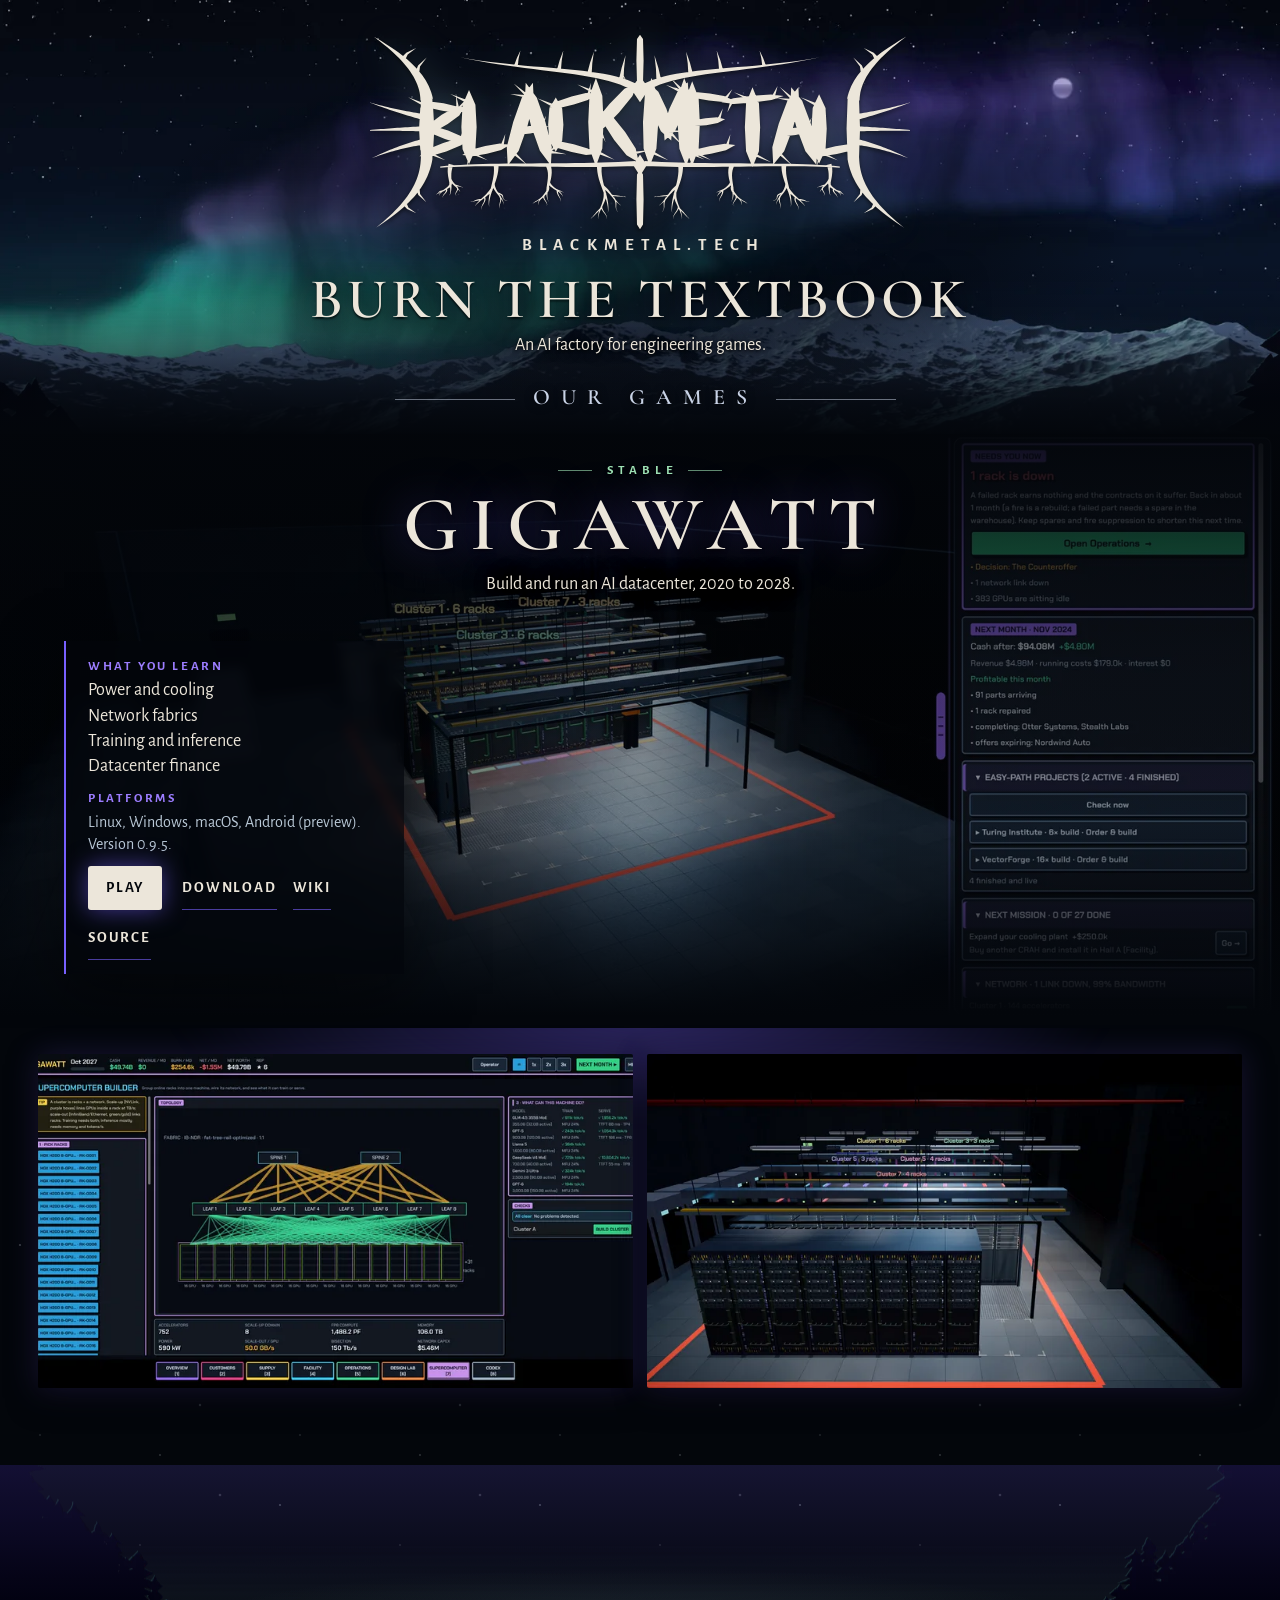
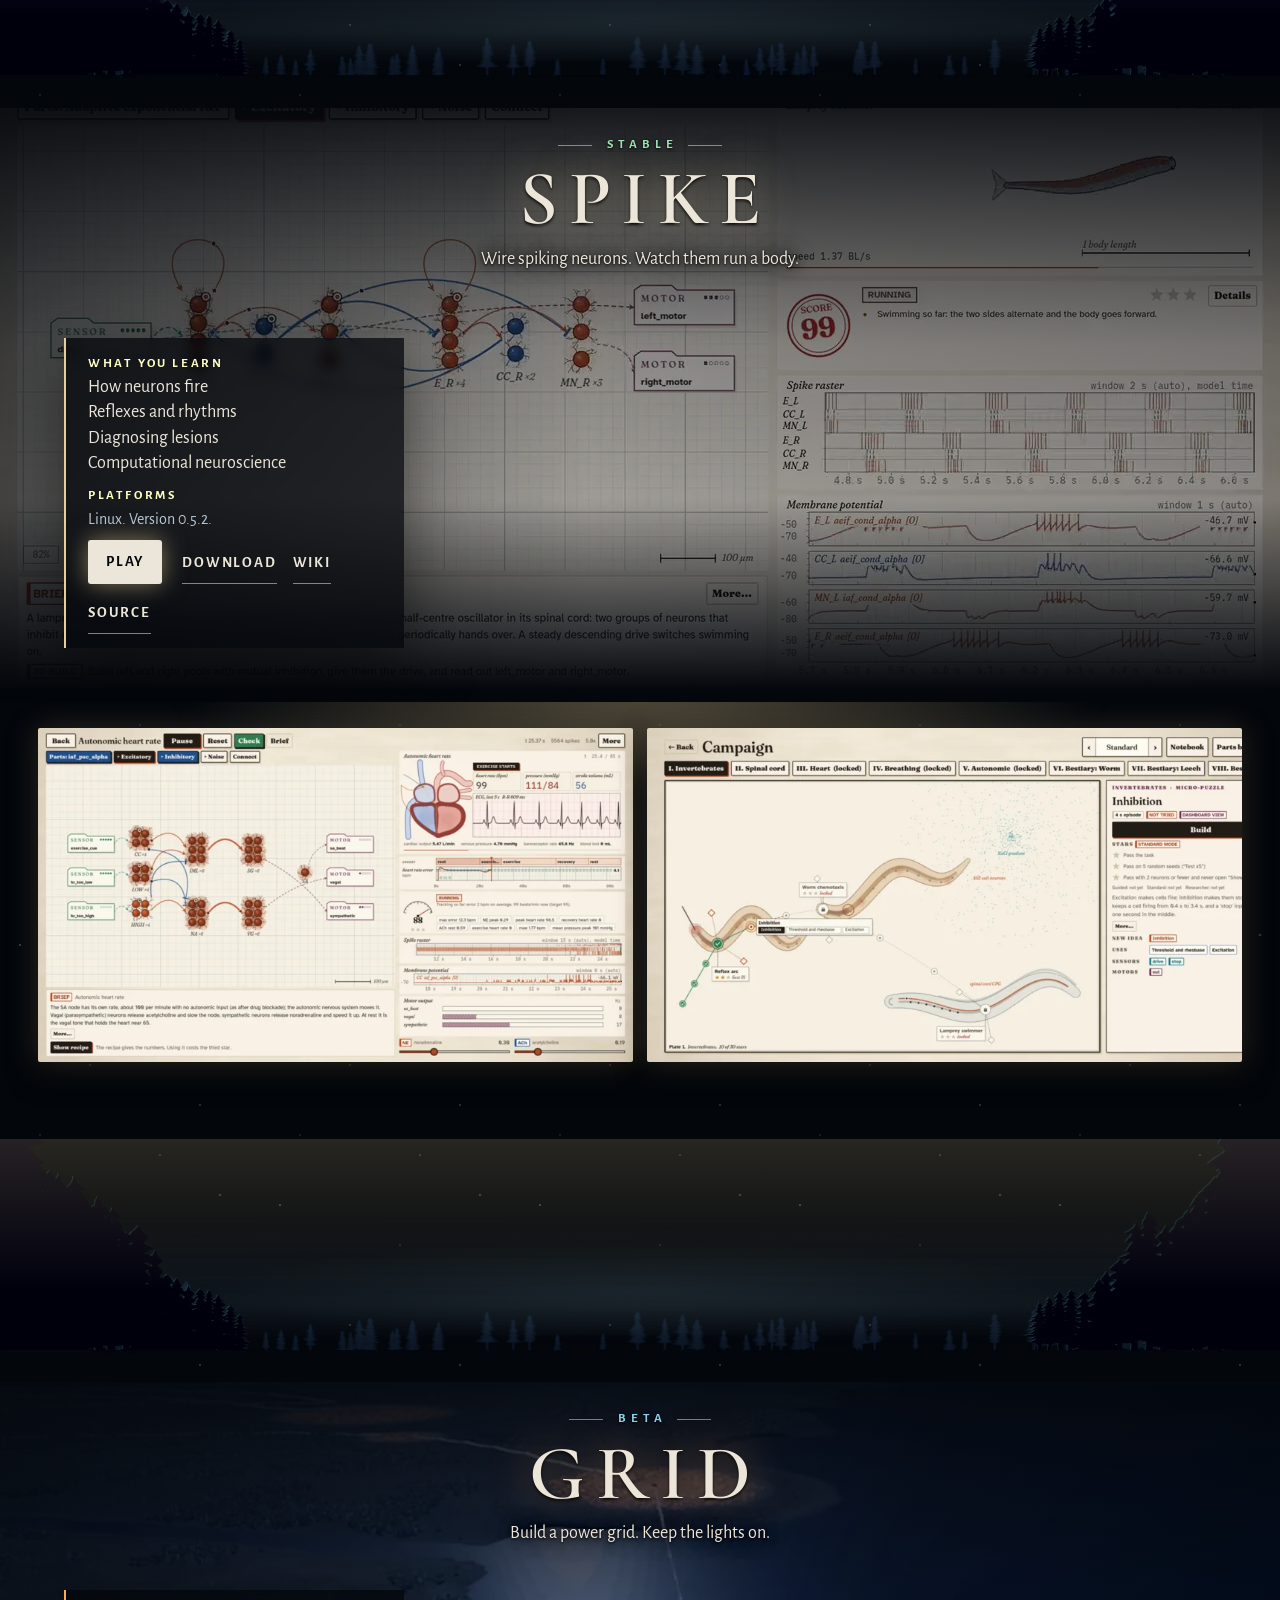
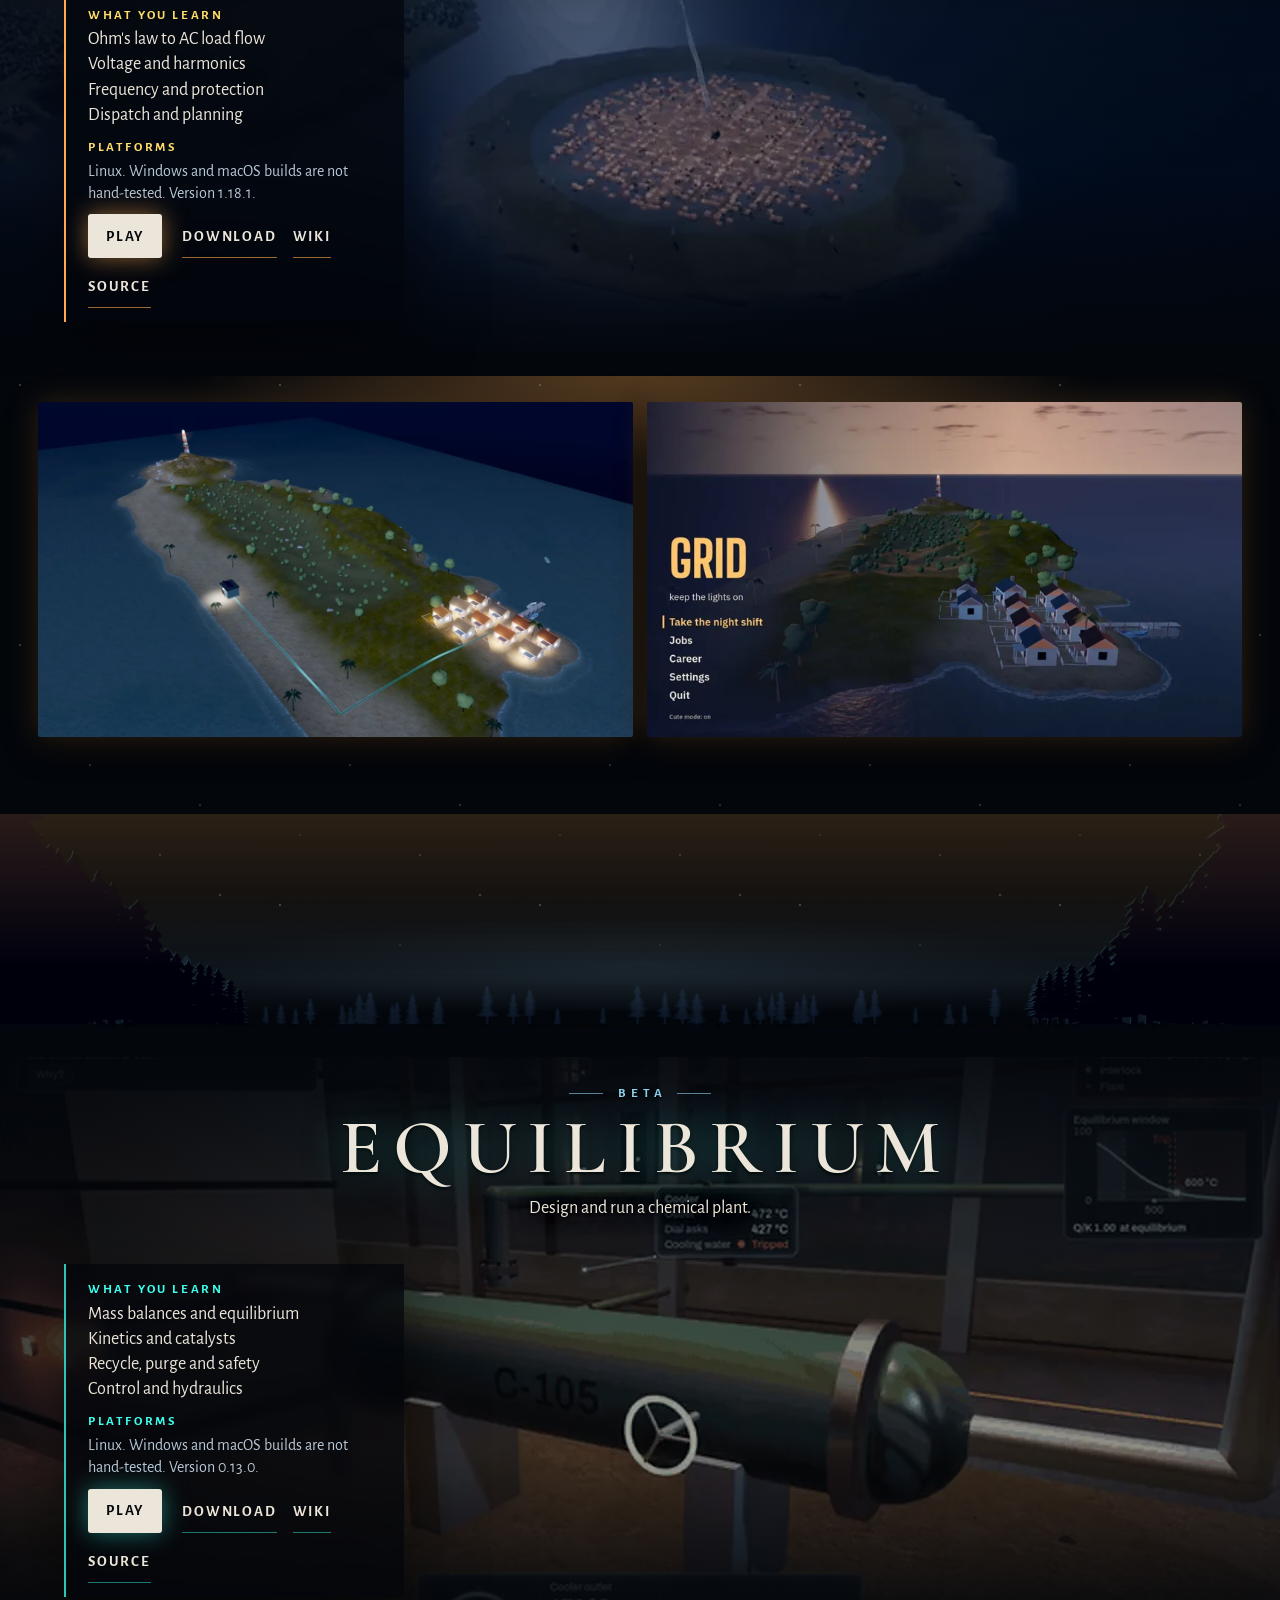
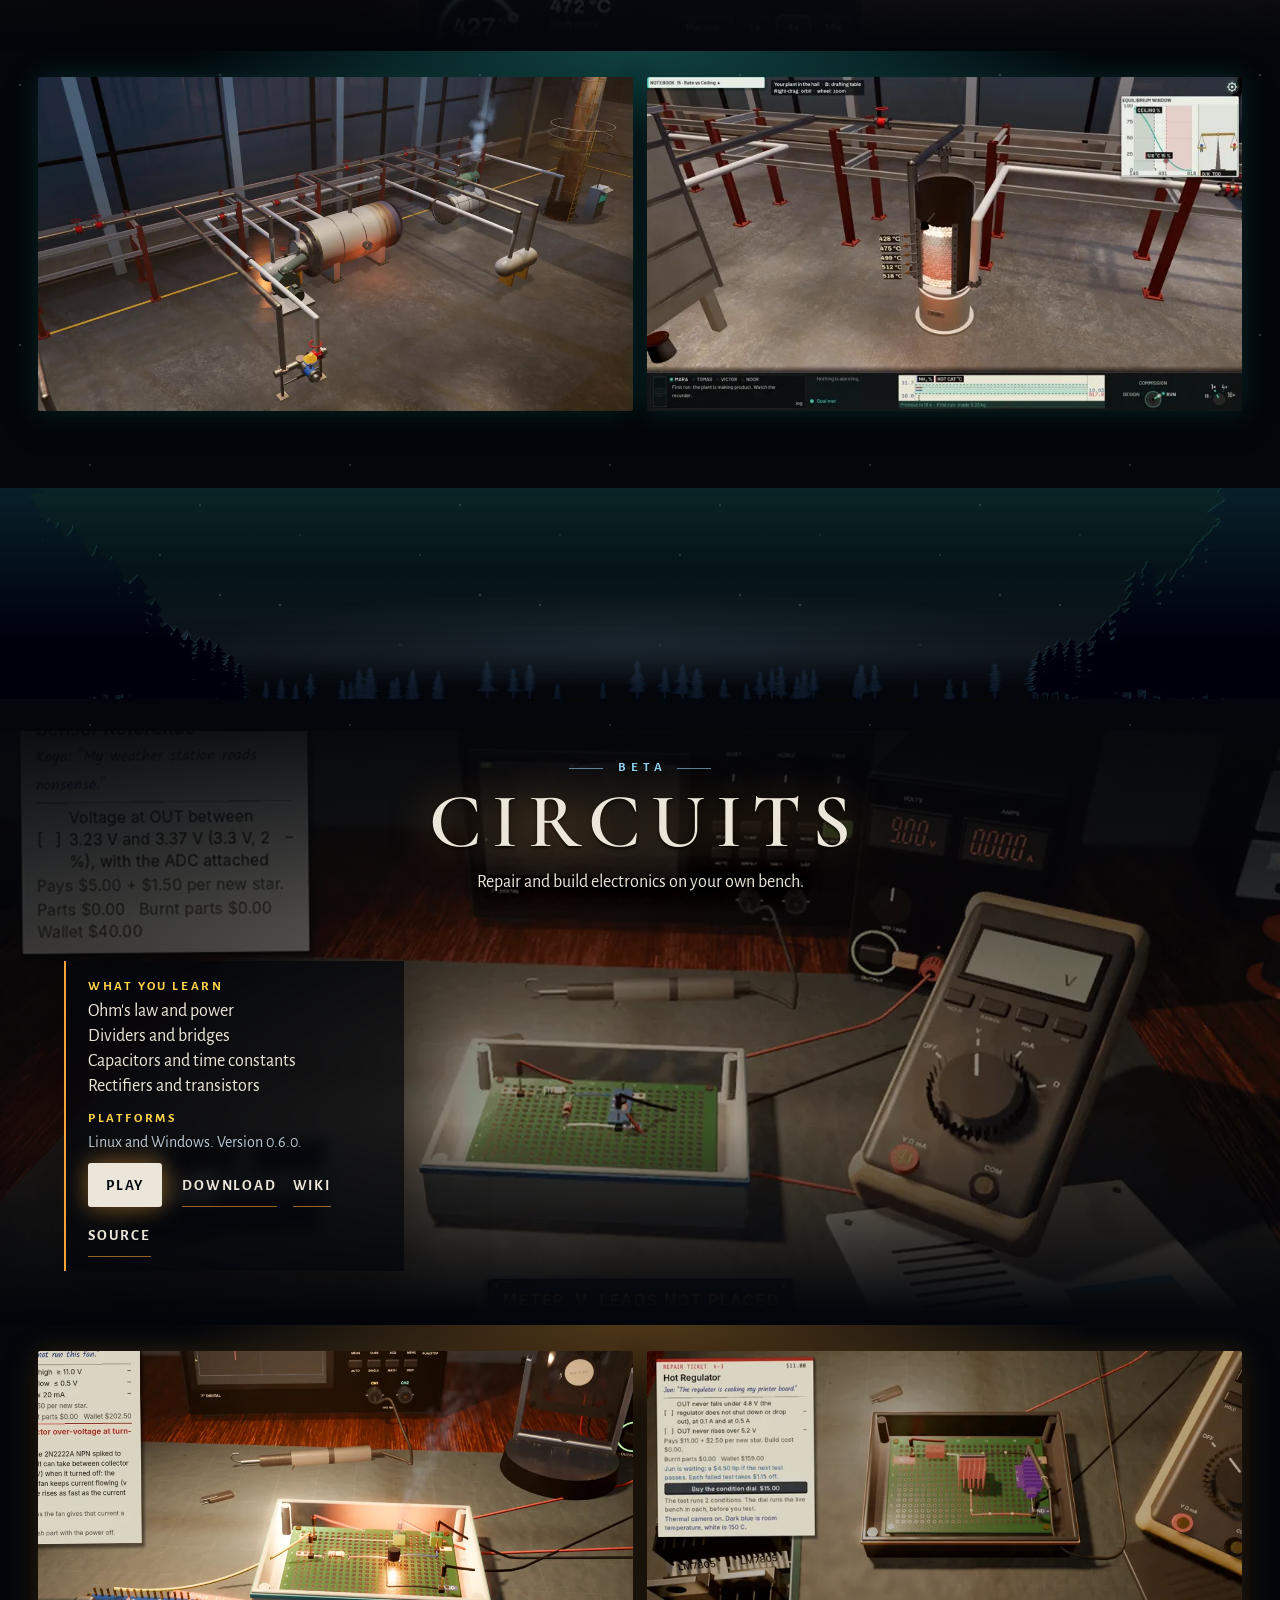
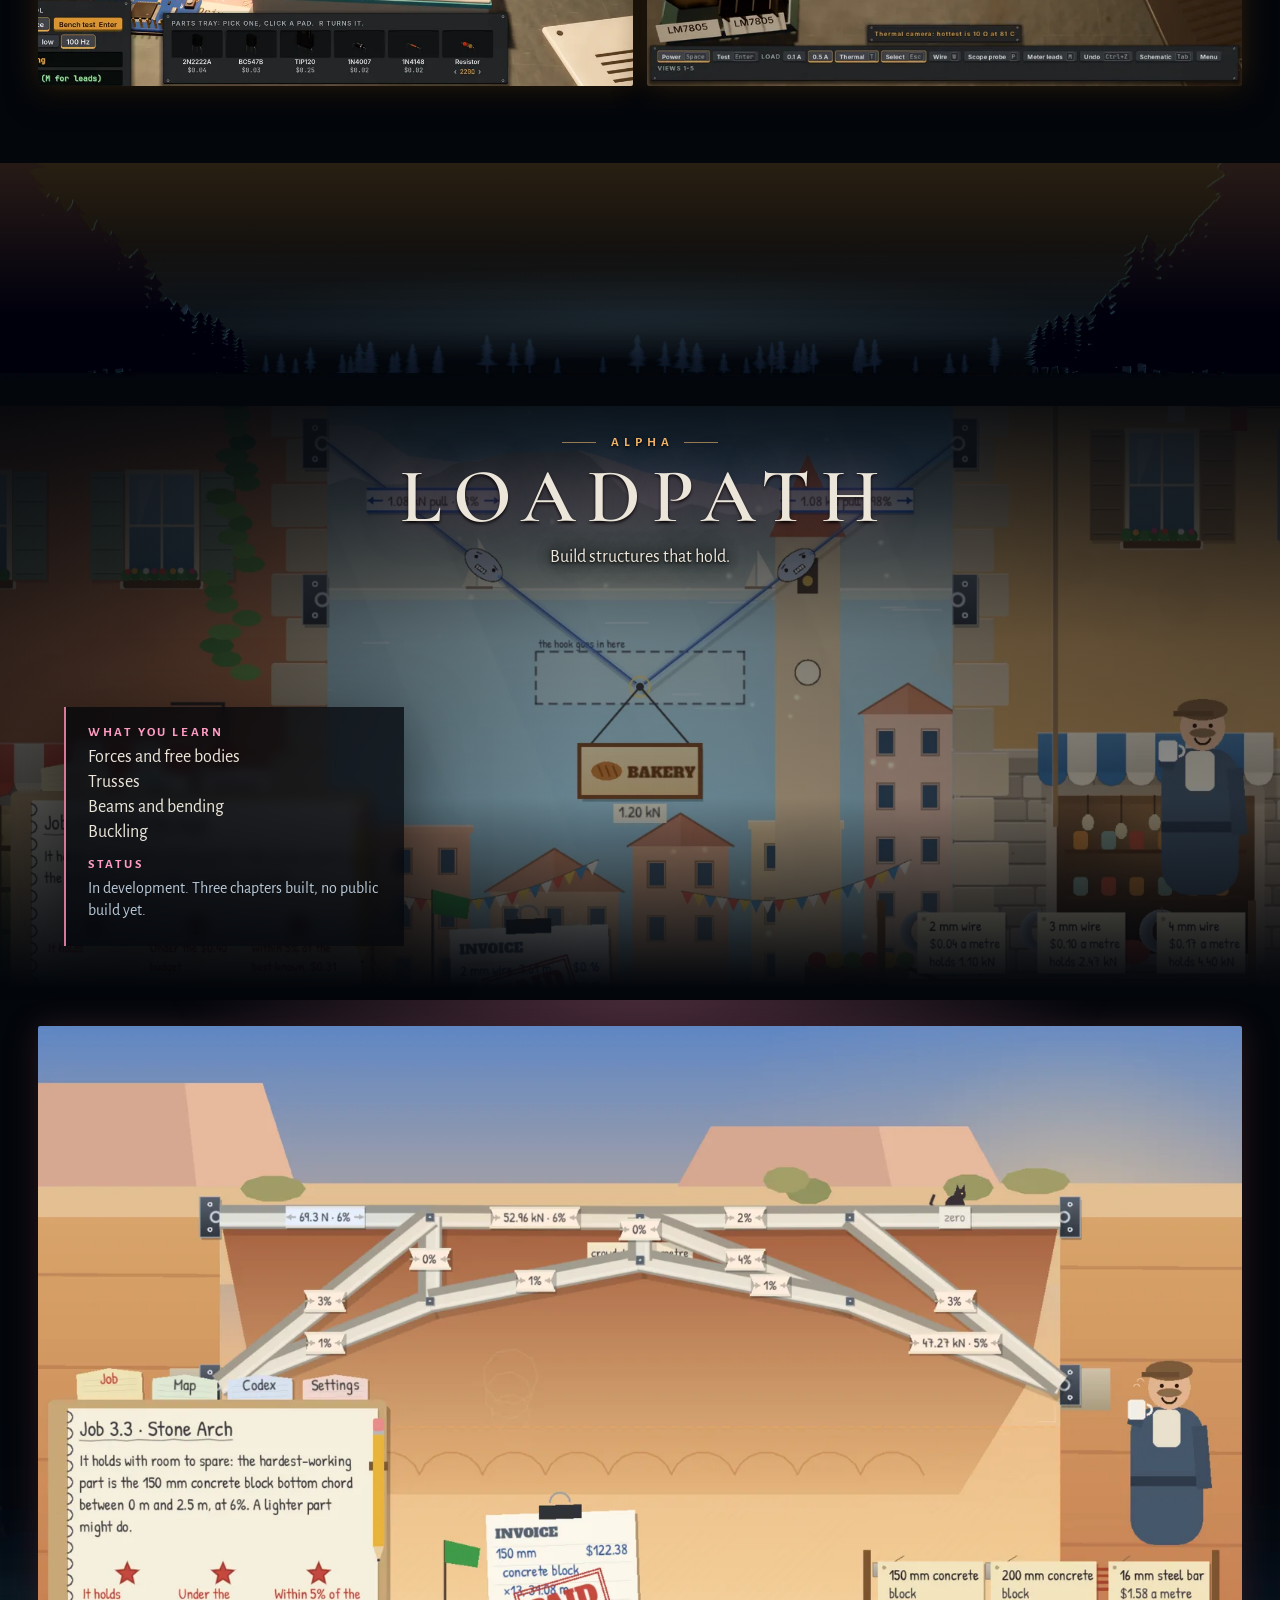
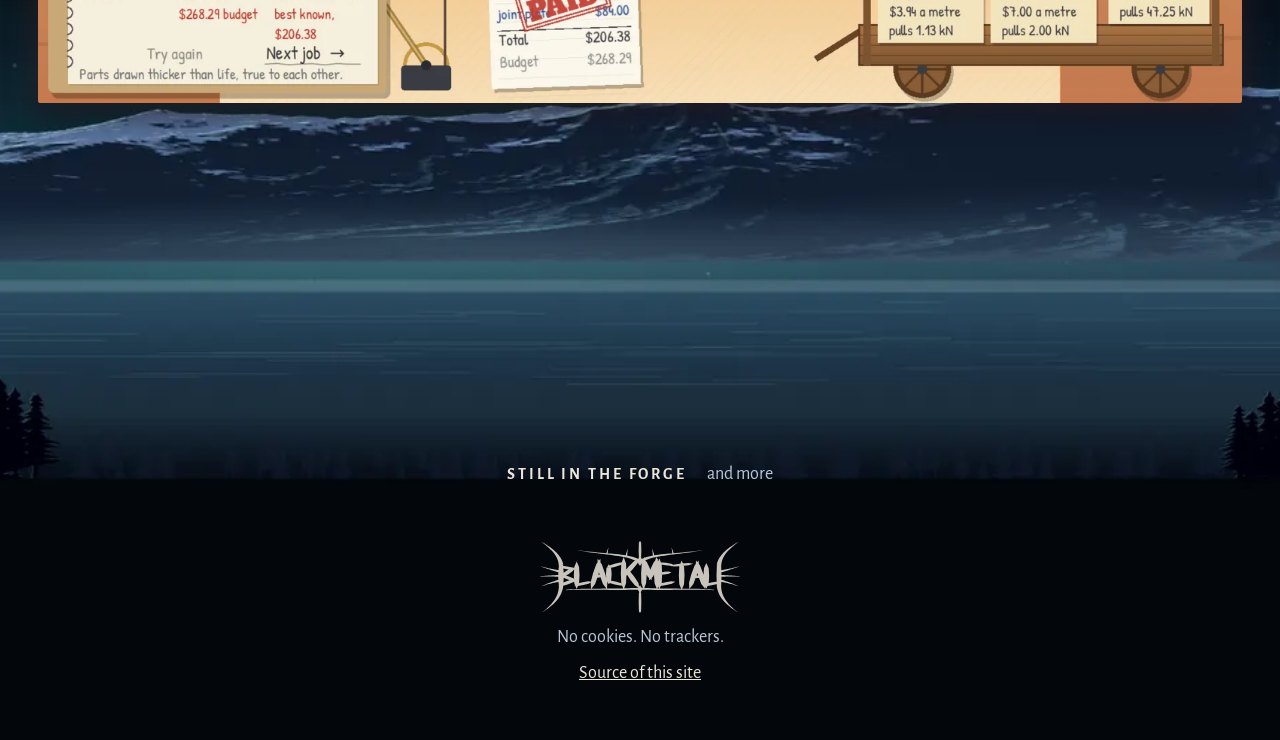
==== commit 54c2452c: "Acts: every game is a full-bleed act with its tier and a moving picture" ====
--- a/index.html
+++ b/index.html
@@ -4,7 +4,7 @@
 <meta charset="utf-8">
 <meta name="viewport" content="width=device-width, initial-scale=1">
 <title>BLACKMETAL — burn the textbook</title>
-<meta name="description" content="blackmetal.tech makes games that replace textbooks: GIGAWATT, SPIKE and GRID.">
+<meta name="description" content="blackmetal.tech makes engineering games that replace textbooks: Gigawatt, Spike, Grid, Equilibrium, Circuits, and Loadpath in the pipeline.">
 <link rel="canonical" href="https://blackmetal.tech/">
 <link rel="icon" href="favicon.svg" type="image/svg+xml">
 <meta name="theme-color" content="#03060b">
@@ -36,111 +36,155 @@
   <h1 class="logo"><svg role="img" aria-label="BLACKMETAL"><use href="#logo"/></svg><span class="sr">BLACKMETAL</span></h1>
   <p class="house">blackmetal.tech</p>
   <p class="headline">Burn the textbook</p>
-  <p class="liner">Interactive learning, so humans keep up in the age of AI.</p>
+  <p class="liner">An AI factory for engineering games.</p>
 </header>
 
 <main>
   <h2 class="ours">Our games</h2>
-  <article class="game gigawatt" id="gigawatt">
-    <h2 class="name">Gigawatt</h2>
-    <p class="pitch">Build and run an AI datacenter, 2020 to 2028.</p>
-    <a class="shot main" href="http://gigawatt.blackmetal.tech/" target="_blank" rel="noopener" aria-label="Open the GIGAWATT site in a new tab"><img src="assets/shots/gigawatt-hall.webp" width="1600" height="856" alt="GIGAWATT: a datacenter hall with three clusters of racks"></a>
-    <div class="below">
-      <div class="facts">
+
+  <article class="act gigawatt tier-stable" id="gigawatt">
+    <div class="stage">
+      <img class="clip" src="assets/shots/gigawatt-hall.webp" width="1600" height="856" alt="GIGAWATT: a datacenter hall with three clusters of racks">
+      <div class="veil" aria-hidden="true"></div>
+      <header class="over">
+        <p class="tier">Stable</p>
+        <h2 class="name">Gigawatt</h2>
+        <p class="pitch">Build and run an AI datacenter, 2020 to 2028.</p>
+      </header>
+      <aside class="panel">
         <h3>What you learn</h3>
         <ul class="learn"><li>Power and cooling</li><li>Network fabrics</li><li>Training and inference</li><li>Datacenter finance</li></ul>
         <h3>Platforms</h3>
-        <p class="plat">Linux, Windows, macOS, Android (preview). Alpha 0.9.5.</p>
-        <p class="links"><a href="https://github.com/blackmetaltech/gigawatt/releases/latest">Download</a><a href="http://gigawatt.blackmetal.tech/">Site</a><a href="http://gigawatt.blackmetal.tech/wiki/">Wiki</a><a href="https://github.com/blackmetaltech/gigawatt">Source</a></p>
-      </div>
-      <div class="more">
-        <a class="shot" href="http://gigawatt.blackmetal.tech/" target="_blank" rel="noopener" aria-label="Open the GIGAWATT site in a new tab"><img src="assets/shots/gigawatt-fabric.webp" width="800" height="428" loading="lazy" alt="The supercomputer builder and its fat-tree fabric"></a>
-        <a class="shot" href="http://gigawatt.blackmetal.tech/" target="_blank" rel="noopener" aria-label="Open the GIGAWATT site in a new tab"><img src="assets/shots/gigawatt-racks.webp" width="800" height="428" loading="lazy" alt="Racks cabled into clusters"></a>
-      </div>
-    </div>
-  </article>
-
-  <div class="treeline" aria-hidden="true"></div>
-
-  <article class="game spike" id="spike">
-    <h2 class="name">Spike</h2>
-    <p class="pitch">Wire spiking neurons. Watch them run a body.</p>
-    <a class="shot main" href="https://spike.blackmetal.tech/" target="_blank" rel="noopener" aria-label="Open the SPIKE site in a new tab"><img src="assets/shots/spike-lamprey.webp" width="1280" height="720" loading="lazy" alt="SPIKE: a neural circuit driving a swimming lamprey, with spike raster and voltage traces"></a>
-    <div class="below">
-      <div class="facts">
+        <p class="plat">Linux, Windows, macOS, Android (preview). Version 0.9.5.</p>
+        <p class="links"><a class="go" href="http://gigawatt.blackmetal.tech/" target="_blank" rel="noopener">Play</a><a href="https://github.com/blackmetaltech/gigawatt/releases/latest">Download</a><a href="http://gigawatt.blackmetal.tech/wiki/">Wiki</a><a href="https://github.com/blackmetaltech/gigawatt">Source</a></p>
+      </aside>
+    </div>
+    <div class="more">
+      <img src="assets/shots/gigawatt-fabric.webp" width="800" height="428" loading="lazy" alt="The supercomputer builder and its fat-tree fabric">
+      <img src="assets/shots/gigawatt-racks.webp" width="800" height="428" loading="lazy" alt="Racks cabled into clusters">
+    </div>
+  </article>
+
+  <div class="treeline" aria-hidden="true" style="--glow:120,96,255"></div>
+
+  <article class="act spike tier-stable" id="spike">
+    <div class="stage">
+      <video class="clip" data-src="assets/clips/spike-clip.mp4" muted loop playsinline preload="none" poster="assets/shots/spike-clip.webp" width="1280" height="720" aria-label="SPIKE: a neural circuit driving a swimming lamprey, with its spike raster and voltage traces"></video>
+      <div class="veil" aria-hidden="true"></div>
+      <header class="over">
+        <p class="tier">Stable</p>
+        <h2 class="name">Spike</h2>
+        <p class="pitch">Wire spiking neurons. Watch them run a body.</p>
+      </header>
+      <aside class="panel">
         <h3>What you learn</h3>
         <ul class="learn"><li>How neurons fire</li><li>Reflexes and rhythms</li><li>Diagnosing lesions</li><li>Computational neuroscience</li></ul>
         <h3>Platforms</h3>
-        <p class="plat">Linux. Alpha 0.5.0.</p>
-        <p class="links"><a href="https://github.com/blackmetaltech/spikes/releases/latest">Download</a><a href="https://spike.blackmetal.tech/">Site</a><a href="https://spike.blackmetal.tech/wiki/">Wiki</a><a href="https://github.com/blackmetaltech/spikes">Source</a></p>
-      </div>
-      <div class="more">
-        <a class="shot" href="https://spike.blackmetal.tech/" target="_blank" rel="noopener" aria-label="Open the SPIKE site in a new tab"><img src="assets/shots/spike-heart.webp" width="800" height="450" loading="lazy" alt="The heart-rate level"></a>
-        <a class="shot" href="https://spike.blackmetal.tech/" target="_blank" rel="noopener" aria-label="Open the SPIKE site in a new tab"><img src="assets/shots/spike-campaign.webp" width="800" height="450" loading="lazy" alt="The campaign map"></a>
-      </div>
-    </div>
-  </article>
-
-  <div class="treeline" aria-hidden="true"></div>
-
-  <article class="game grid" id="grid">
-    <h2 class="name">Grid</h2>
-    <p class="pitch">Build a power grid. Keep the lights on.</p>
-    <a class="shot main" href="https://grid.blackmetal.tech/" target="_blank" rel="noopener" aria-label="Open the GRID site in a new tab"><img src="assets/shots/grid-island-lit.webp" width="1280" height="720" loading="lazy" alt="GRID: the first job at night, an island hamlet with its lamps on"></a>
-    <div class="below">
-      <div class="facts">
+        <p class="plat">Linux. Version 0.5.2.</p>
+        <p class="links"><a class="go" href="https://spike.blackmetal.tech/" target="_blank" rel="noopener">Play</a><a href="https://github.com/blackmetaltech/spikes/releases/latest">Download</a><a href="https://spike.blackmetal.tech/wiki/">Wiki</a><a href="https://github.com/blackmetaltech/spikes">Source</a></p>
+      </aside>
+    </div>
+    <div class="more">
+      <img src="assets/shots/spike-heart.webp" width="800" height="450" loading="lazy" alt="The heart-rate level">
+      <img src="assets/shots/spike-campaign.webp" width="800" height="450" loading="lazy" alt="The campaign map">
+    </div>
+  </article>
+
+  <div class="treeline" aria-hidden="true" style="--glow:232,206,150"></div>
+
+  <article class="act grid tier-beta" id="grid">
+    <div class="stage">
+      <video class="clip" data-src="assets/clips/grid-clip.mp4" muted loop playsinline preload="none" poster="assets/shots/grid-clip.webp" width="1280" height="720" aria-label="GRID: lightning has taken the island's only feeder; the island goes dark beside the lit harbour"></video>
+      <div class="veil" aria-hidden="true"></div>
+      <header class="over">
+        <p class="tier">Beta</p>
+        <h2 class="name">Grid</h2>
+        <p class="pitch">Build a power grid. Keep the lights on.</p>
+      </header>
+      <aside class="panel">
         <h3>What you learn</h3>
         <ul class="learn"><li>Ohm's law to AC load flow</li><li>Voltage and harmonics</li><li>Frequency and protection</li><li>Dispatch and planning</li></ul>
         <h3>Platforms</h3>
-        <p class="plat">Linux, Windows (not yet tested on Windows), macOS (untested). Alpha 1.18.1: the island has a shape, chapter 2's map jobs are in 3D, and the finale starts in about 4 s.</p>
-        <p class="links"><a href="https://github.com/blackmetaltech/grid/releases/latest">Download</a><a href="https://grid.blackmetal.tech/">Site</a><a href="https://grid.blackmetal.tech/wiki/">Wiki</a><a href="https://github.com/blackmetaltech/grid">Source</a></p>
-      </div>
-      <div class="more">
-        <a class="shot" href="https://grid.blackmetal.tech/" target="_blank" rel="noopener" aria-label="Open the GRID site in a new tab"><img src="assets/shots/grid-bay-3d.webp" width="800" height="450" loading="lazy" alt="The title: the island at dusk, a headland under the lighthouse, a jetty and homes with porches, waiting for the first lamp"></a>
-        <a class="shot" href="https://grid.blackmetal.tech/" target="_blank" rel="noopener" aria-label="Open the GRID site in a new tab"><img src="assets/shots/grid-blackout-3d.webp" width="800" height="450" loading="lazy" alt="Lightning has taken the island's only feeder: the island is dark beside the lit harbour"></a>
-      </div>
-    </div>
-  </article>
-
-  <div class="treeline" aria-hidden="true"></div>
-
-  <article class="game equilibrium" id="equilibrium">
-    <h2 class="name">Equilibrium</h2>
-    <p class="pitch">Design and run a chemical plant.</p>
-    <a class="shot main" href="https://equilibrium.blackmetal.tech/" target="_blank" rel="noopener" aria-label="Open the EQUILIBRIUM site in a new tab"><img src="assets/shots/equilibrium-burner-wide.webp" width="1400" height="623" loading="lazy" alt="EQUILIBRIUM: a sulfur burner plant in the hall, the burner glowing on its saddles, the pipe rack and the stack behind"></a>
-    <div class="below">
-      <div class="facts">
+        <p class="plat">Linux. Windows and macOS builds are not hand-tested. Version 1.18.1.</p>
+        <p class="links"><a class="go" href="https://grid.blackmetal.tech/" target="_blank" rel="noopener">Play</a><a href="https://github.com/blackmetaltech/grid/releases/latest">Download</a><a href="https://grid.blackmetal.tech/wiki/">Wiki</a><a href="https://github.com/blackmetaltech/grid">Source</a></p>
+      </aside>
+    </div>
+    <div class="more">
+      <img src="assets/shots/grid-island-lit.webp" width="800" height="450" loading="lazy" alt="The first job at night, an island hamlet with its lamps on">
+      <img src="assets/shots/grid-bay-3d.webp" width="800" height="450" loading="lazy" alt="The title: the island at dusk, a headland under the lighthouse, a jetty and homes with porches, waiting for the first lamp">
+    </div>
+  </article>
+
+  <div class="treeline" aria-hidden="true" style="--glow:255,170,80"></div>
+
+  <article class="act equilibrium tier-beta" id="equilibrium">
+    <div class="stage">
+      <video class="clip" data-src="assets/clips/equilibrium-clip.mp4" muted loop playsinline preload="none" poster="assets/shots/equilibrium-clip.webp" width="1280" height="720" aria-label="EQUILIBRIUM: a walk through the plant hall at night"></video>
+      <div class="veil" aria-hidden="true"></div>
+      <header class="over">
+        <p class="tier">Beta</p>
+        <h2 class="name">Equilibrium</h2>
+        <p class="pitch">Design and run a chemical plant.</p>
+      </header>
+      <aside class="panel">
         <h3>What you learn</h3>
         <ul class="learn"><li>Mass balances and equilibrium</li><li>Kinetics and catalysts</li><li>Recycle, purge and safety</li><li>Control and hydraulics</li></ul>
         <h3>Platforms</h3>
-        <p class="plat">Linux, Windows (not yet tested on Windows), macOS (untested). Alpha 0.13.0: a catalyst bed you can see into, and the calorimeter bench; the prologue and chapters 1-4 in 3D.</p>
-        <p class="links"><a href="https://github.com/blackmetaltech/equilibrium/releases/latest">Download</a><a href="https://equilibrium.blackmetal.tech/">Site</a><a href="https://equilibrium.blackmetal.tech/wiki/">Wiki</a><a href="https://github.com/blackmetaltech/equilibrium">Source</a></p>
-      </div>
-      <div class="more">
-        <a class="shot" href="https://equilibrium.blackmetal.tech/" target="_blank" rel="noopener" aria-label="Open the EQUILIBRIUM site in a new tab"><img src="assets/shots/equilibrium-bed.webp" width="800" height="450" loading="lazy" alt="A packed catalyst bed seen through its window, glowing by temperature, five thermowell readings from 428 to 518 °C down the bed"></a>
-        <a class="shot" href="https://equilibrium.blackmetal.tech/" target="_blank" rel="noopener" aria-label="Open the EQUILIBRIUM site in a new tab"><img src="assets/shots/equilibrium-lab.webp" width="800" height="450" loading="lazy" alt="The title over the private lab: the flask rig on its dais, the tank bay behind"></a>
-      </div>
-    </div>
-  </article>
-
-  <div class="treeline" aria-hidden="true"></div>
-
-  <article class="game circuits" id="circuits">
-    <h2 class="name">Circuits</h2>
-    <p class="pitch">Repair and build electronics on your own bench.</p>
-    <a class="shot main" href="https://circuits.blackmetal.tech/" target="_blank" rel="noopener" aria-label="Open the CIRCUITS site in a new tab"><img src="assets/shots/circuits-failure.webp" width="1400" height="622" loading="lazy" alt="CIRCUITS: a fan driver on the workbench, the transistor burnt, the repair ticket explaining the turn-off spike"></a>
-    <div class="below">
-      <div class="facts">
+        <p class="plat">Linux. Windows and macOS builds are not hand-tested. Version 0.13.0.</p>
+        <p class="links"><a class="go" href="https://equilibrium.blackmetal.tech/" target="_blank" rel="noopener">Play</a><a href="https://github.com/blackmetaltech/equilibrium/releases/latest">Download</a><a href="https://equilibrium.blackmetal.tech/wiki/">Wiki</a><a href="https://github.com/blackmetaltech/equilibrium">Source</a></p>
+      </aside>
+    </div>
+    <div class="more">
+      <img src="assets/shots/equilibrium-burner-wide.webp" width="800" height="450" loading="lazy" alt="A sulfur burner plant in the hall, the burner glowing on its saddles, the pipe rack and the stack behind">
+      <img src="assets/shots/equilibrium-bed.webp" width="800" height="450" loading="lazy" alt="A packed catalyst bed seen through its window, glowing by temperature, five thermowell readings from 428 to 518 °C down the bed">
+    </div>
+  </article>
+
+  <div class="treeline" aria-hidden="true" style="--glow:46,196,182"></div>
+
+  <article class="act circuits tier-beta" id="circuits">
+    <div class="stage">
+      <video class="clip" data-src="assets/clips/circuits-clip.mp4" muted loop playsinline preload="none" poster="assets/shots/circuits-clip.webp" width="1280" height="720" aria-label="CIRCUITS: a repair ticket on the 3D workbench, a sensor circuit on the breadboard, the supply and the multimeter behind it"></video>
+      <div class="veil" aria-hidden="true"></div>
+      <header class="over">
+        <p class="tier">Beta</p>
+        <h2 class="name">Circuits</h2>
+        <p class="pitch">Repair and build electronics on your own bench.</p>
+      </header>
+      <aside class="panel">
         <h3>What you learn</h3>
         <ul class="learn"><li>Ohm's law and power</li><li>Dividers and bridges</li><li>Capacitors and time constants</li><li>Rectifiers and transistors</li></ul>
         <h3>Platforms</h3>
-        <p class="plat">Linux and Windows. Pre-alpha 0.6.0: all five chapters on the 3D repair bench, and a testbed of six devices to break.</p>
-        <p class="links"><a href="https://github.com/blackmetaltech/circuits/releases/latest">Download</a><a href="https://circuits.blackmetal.tech/">Site</a><a href="https://circuits.blackmetal.tech/wiki/">Wiki</a><a href="https://github.com/blackmetaltech/circuits">Source</a></p>
-      </div>
-      <div class="more">
-        <a class="shot" href="https://circuits.blackmetal.tech/" target="_blank" rel="noopener" aria-label="Open the CIRCUITS site in a new tab"><img src="assets/shots/circuits-thermal.webp" width="800" height="450" loading="lazy" alt="The thermal camera on a hot regulator board: the heatsink and the load glow warm, a spare at room temperature stays purple"></a>
-        <a class="shot" href="https://circuits.blackmetal.tech/" target="_blank" rel="noopener" aria-label="Open the CIRCUITS site in a new tab"><img src="assets/shots/circuits-flash.webp" width="800" height="450" loading="lazy" alt="A flash timer fixed on the bench: the scope shows the capacitor charging curve inside its tolerance tube, the ticket stamped PASSED"></a>
-      </div>
+        <p class="plat">Linux and Windows. Version 0.6.0.</p>
+        <p class="links"><a class="go" href="https://circuits.blackmetal.tech/" target="_blank" rel="noopener">Play</a><a href="https://github.com/blackmetaltech/circuits/releases/latest">Download</a><a href="https://circuits.blackmetal.tech/wiki/">Wiki</a><a href="https://github.com/blackmetaltech/circuits">Source</a></p>
+      </aside>
+    </div>
+    <div class="more">
+      <img src="assets/shots/circuits-failure.webp" width="800" height="450" loading="lazy" alt="A fan driver on the workbench, the transistor burnt, the repair ticket explaining the turn-off spike">
+      <img src="assets/shots/circuits-thermal.webp" width="800" height="450" loading="lazy" alt="The thermal camera on a hot regulator board: the heatsink and the load glow warm, a spare at room temperature stays purple">
+    </div>
+  </article>
+
+  <div class="treeline" aria-hidden="true" style="--glow:242,163,58"></div>
+
+  <article class="act loadpath tier-alpha" id="loadpath">
+    <div class="stage">
+      <img class="clip" src="assets/shots/loadpath-hero.webp" width="1600" height="900" loading="lazy" alt="LOADPATH: a truss bridge over a town square, the load in each member written on it, a job card at the lower left">
+      <div class="veil" aria-hidden="true"></div>
+      <header class="over">
+        <p class="tier">Alpha</p>
+        <h2 class="name">Loadpath</h2>
+        <p class="pitch">Build structures that hold.</p>
+      </header>
+      <aside class="panel">
+        <h3>What you learn</h3>
+        <ul class="learn"><li>Forces and free bodies</li><li>Trusses</li><li>Beams and bending</li><li>Buckling</li></ul>
+        <h3>Status</h3>
+        <p class="plat">In development. Three chapters built, no public build yet.</p>
+      </aside>
+    </div>
+    <div class="more">
+      <img src="assets/shots/loadpath-arch.webp" width="800" height="450" loading="lazy" alt="A stone arch job: a basket of concrete blocks hanging from the arch, the invoice stamped PAID">
     </div>
   </article>
 
@@ -151,6 +195,22 @@
       <span class="what">and more</span></p>
   </section>
 </main>
+
+<script>
+(function () {
+  if (window.matchMedia("(prefers-reduced-motion: reduce)").matches) return;
+  var io = new IntersectionObserver(function (entries) {
+    entries.forEach(function (entry) {
+      var v = entry.target;
+      if (!entry.isIntersecting) return;
+      v.src = v.dataset.src;
+      v.play().catch(function () {});
+      io.unobserve(v);
+    });
+  }, { rootMargin: "300px" });
+  document.querySelectorAll("video[data-src]").forEach(function (v) { io.observe(v); });
+})();
+</script>
 
 <footer class="foot">
   <svg aria-hidden="true"><use href="#mark"/></svg>
--- a/style.css
+++ b/style.css
@@ -1,15 +1,18 @@
-/* blackmetal.tech: a northern night. */
+/* blackmetal.tech: a northern night; each game is a full-bleed act. */
 :root {
   --night: #03060b;
   --bone: #ece6da;
   --frost: #b9c8d6;      /* secondary text, 11:1 on night */
+  --stable: #9fe3b4;
+  --beta: #8fd3f0;
+  --alpha: #f0b56a;
   --display: "Cormorant Garamond", Georgia, serif;
   --body: "Alegreya Sans", "Gill Sans", "Segoe UI", sans-serif;
-  --scene-h: max(62.5vw, 760px);
+  --scene-h: clamp(420px, 34vw, 520px);
   color-scheme: dark;
 }
 *, *::before, *::after { box-sizing: border-box; }
-html { -webkit-text-size-adjust: 100%; overflow-x: clip; }
+html { -webkit-text-size-adjust: 100%; overflow-x: clip; scroll-behavior: smooth; }
 body {
   margin: 0; position: relative;
   background: var(--night);
@@ -18,12 +21,12 @@
   overflow-x: clip;
 }
 @media (min-width: 1800px) { body { font-size: 19px; } }
-img { display: block; max-width: 100%; height: auto; }
+img, video { display: block; max-width: 100%; height: auto; }
 a { color: var(--bone); }
 :focus-visible { outline: 2px solid var(--bone); outline-offset: 4px; }
 .sr { position: absolute; width: 1px; height: 1px; overflow: hidden; clip: rect(0 0 0 0); white-space: nowrap; }
 
-/* ---------- the painted night behind everything ---------- */
+/* ---------- the painted night behind the crest ---------- */
 .night {
   position: absolute; z-index: -1; left: 0; right: 0; top: 0;
   height: var(--scene-h);
@@ -31,11 +34,11 @@
 }
 @media (min-width: 1500px) { .night { background-image: url("assets/night-2560.webp"); } }
 .night::after {                       /* fade the bottom of the painting into the night */
-  content: ""; position: absolute; left: 0; right: 0; bottom: 0; height: 30%;
+  content: ""; position: absolute; left: 0; right: 0; bottom: 0; height: 40%;
   background: linear-gradient(transparent, var(--night));
 }
 .mist {                               /* slow drifting mist over the valley */
-  position: absolute; left: -20%; right: -20%; top: 50%; height: 26%;
+  position: absolute; left: -20%; right: -20%; top: 62%; height: 34%;
   background:
     radial-gradient(40% 50% at 30% 50%, rgba(170, 205, 222, .10), transparent 70%),
     radial-gradient(35% 45% at 72% 60%, rgba(170, 205, 222, .08), transparent 70%);
@@ -57,7 +60,6 @@
 .logo { margin: 0 auto; max-width: 540px; color: var(--bone); line-height: 0; }
 .logo svg { width: 100%; height: auto; aspect-ratio: 1200 / 440; filter: drop-shadow(0 0 18px rgba(170, 225, 240, .28)) drop-shadow(0 2px 2px rgba(0, 0, 0, .8)); }
 .house { margin: 4px 0 0; font: 600 17px/1.2 var(--body); letter-spacing: .42em; text-transform: uppercase; padding-left: .42em; }
-.kind { margin: 4px 0 0; font-size: 17px; color: var(--frost); letter-spacing: .06em; }
 .headline {
   margin: clamp(10px, 1.2vw, 18px) 0 4px;
   font: 600 clamp(42px, 4.4vw, 76px)/1.02 var(--display);
@@ -66,65 +68,105 @@
 }
 .liner, .pitch { text-wrap: balance; }
 .liner { margin: 0; font-size: clamp(18px, 1.3vw, 22px); text-shadow: 0 1px 3px #000, 0 0 14px rgba(3, 6, 11, .9); }
-.mission { margin: 6px 0 0; font-weight: 700; font-size: clamp(17px, 1.15vw, 20px); letter-spacing: .04em; color: var(--frost); text-shadow: 0 1px 3px #000, 0 0 14px rgba(3, 6, 11, .95); }
-
-/* ---------- games ---------- */
+
+/* heading before the list of games */
+.ours { text-align: center; margin: 0 auto; padding: clamp(14px, 2vw, 28px) 16px 0; font: 600 22px/1 var(--display); letter-spacing: .5em; text-indent: .5em; text-transform: uppercase; color: #c9d3e6; text-shadow: 0 1px 8px rgba(0,0,0,.9); position: relative; z-index: 2; }
+.ours::before, .ours::after { content: ""; display: inline-block; vertical-align: middle; width: min(12vw, 120px); height: 1px; background: currentColor; opacity: .5; margin: 0 18px; }
+
+/* ---------- acts: one game, edge to edge ---------- */
 main { position: relative; }
-.game {
-  --glow: 120, 110, 255;
-  max-width: 1280px; margin: 0 auto; padding: 0 clamp(16px, 3vw, 40px);
-}
-.game.gigawatt { --glow: 120, 96, 255; }
-.game.spike { --glow: 232, 206, 150; }
-.game.grid { --glow: 255, 170, 80; }
-.game.equilibrium { --glow: 46, 196, 182; }
-.game.circuits { --glow: 242, 163, 58; }
-#gigawatt { padding-top: clamp(26px, 3vw, 46px); position: relative; }
-#gigawatt::before { content: ""; position: absolute; z-index: -1; left: 50%; top: 0; width: min(1000px, 100%); height: clamp(150px, 14vw, 240px); transform: translateX(-50%); background: radial-gradient(50% 50% at 50% 55%, rgba(3, 6, 11, .6), transparent 75%); }
+/* the glow and the mist run past the edge; keep them from widening the page */
+.night, .act { overflow: clip visible; }
+.act { --glow: 255, 170, 80; --tier: var(--beta); position: relative; margin-top: clamp(16px, 2vw, 28px); }
+.act.tier-stable { --tier: var(--stable); }
+.act.tier-alpha { --tier: var(--alpha); }
+.act.gigawatt { --glow: 120, 96, 255; }
+.act.spike { --glow: 232, 206, 150; }
+.act.grid { --glow: 255, 170, 80; }
+.act.equilibrium { --glow: 46, 196, 182; }
+.act.circuits { --glow: 242, 163, 58; }
+.act.loadpath { --glow: 214, 120, 150; }
+.stage { position: relative; height: clamp(560px, 66vh, 800px); overflow: hidden; }
+.clip { position: absolute; inset: 0; width: 100%; height: 100%; max-width: none; object-fit: cover; }
+.veil {                               /* night above and below, darker on the panel's side */
+  position: absolute; inset: 0; pointer-events: none;
+  background:
+    linear-gradient(rgba(3, 6, 11, .9), rgba(3, 6, 11, .34) 40%, rgba(3, 6, 11, .22) 66%, var(--night) 98%),
+    linear-gradient(90deg, rgba(3, 6, 11, .62), rgba(3, 6, 11, .18) 46%, rgba(3, 6, 11, .3) 100%);
+}
+.act::before {                      /* the game's colour rising off its picture, into the trees below */
+  content: ""; position: absolute; left: -10%; right: -10%; top: calc(clamp(560px, 66vh, 800px) - 230px); height: 300px; pointer-events: none;
+  background: radial-gradient(42% 55% at 50% 72%, rgba(var(--glow), .36), transparent 72%);
+  filter: blur(16px);
+  animation: rise 18s ease-in-out infinite alternate;
+}
+@keyframes rise { from { transform: translateX(-4%) scaleY(.92); opacity: .8; } to { transform: translateX(4%) scaleY(1.06); opacity: 1; } }
+.over { position: absolute; left: 16px; right: 16px; top: 0; padding-top: clamp(18px, 3vh, 40px); text-align: center; pointer-events: none; }
+.tier {
+  margin: 0 0 6px; display: flex; justify-content: center; align-items: center; gap: 10px;
+  font-weight: 700; font-size: 13px; letter-spacing: .38em; text-indent: .38em; text-transform: uppercase; color: var(--tier);
+  text-shadow: 0 1px 3px #000;
+}
+.tier::before, .tier::after { content: ""; width: 34px; height: 1px; background: currentColor; opacity: .6; }
 .name {
   margin: 0; text-align: center;
-  font: 600 clamp(48px, 5.6vw, 96px)/1 var(--display);
+  font: 600 clamp(46px, 6vw, 104px)/1 var(--display);
   letter-spacing: .14em; text-transform: uppercase; padding-left: .14em;
-  text-shadow: 0 0 40px rgba(var(--glow), .45), 0 2px 3px #000;
-}
-.pitch { margin: 6px 0 clamp(16px, 1.8vw, 26px); text-align: center; font-size: clamp(18px, 1.35vw, 23px); color: var(--frost); text-shadow: 0 1px 3px #000, 0 0 12px #03060b, 0 0 24px #03060b; }
-#gigawatt .pitch { color: var(--bone); }
-a.shot { display: block; line-height: 0; }
-a.shot img { width: 100%; border-radius: 2px; }
-a.shot.main img {
-  box-shadow:
-    0 0 0 1px rgba(var(--glow), .35),
-    0 0 40px 4px rgba(var(--glow), .35),
-    0 0 140px 30px rgba(var(--glow), .18),
-    0 30px 80px rgba(0, 0, 0, .7);
-}
-a.shot:hover img, a.shot:focus-visible img { outline: 2px solid rgba(var(--glow), .9); outline-offset: 3px; }
-.below {
-  display: grid; grid-template-columns: minmax(0, 1fr) minmax(0, 1.25fr);
-  gap: clamp(20px, 3vw, 48px); margin-top: clamp(26px, 2.6vw, 40px); align-items: start;
-}
-.more { display: grid; grid-template-columns: 1fr 1fr; gap: 14px; }
-.more img { aspect-ratio: 16 / 9; object-fit: cover; object-position: top; box-shadow: 0 0 30px rgba(var(--glow), .14), 0 10px 30px rgba(0, 0, 0, .6); }
-.facts h3 { margin: 0 0 6px; font: 600 15px/1.2 var(--body); letter-spacing: .2em; text-transform: uppercase; color: rgb(var(--glow)); filter: brightness(1.25); }
-.learn { list-style: none; margin: 0 0 18px; padding: 0; columns: 2; column-gap: 24px; }
-.learn li { margin: 0 0 4px; break-inside: avoid; font-size: 18px; }
-.plat { margin: 0 0 12px; color: var(--frost); }
-.links { margin: 0; display: flex; flex-wrap: wrap; gap: 0 22px; }
+  text-shadow: 0 0 40px rgba(var(--glow), .5), 0 2px 3px #000;
+}
+.pitch { margin: 8px 0 0; text-align: center; font-size: clamp(18px, 1.35vw, 23px); color: var(--bone); text-shadow: 0 1px 3px #000, 0 0 12px #03060b, 0 0 24px #03060b; }
+.panel {
+  position: absolute; left: clamp(20px, 5vw, 70px); bottom: clamp(28px, 6vh, 60px);
+  width: min(340px, 36vw); padding: 18px 22px 14px;
+  background: rgba(3, 6, 11, .76); border-left: 2px solid rgb(var(--glow));
+  -webkit-backdrop-filter: blur(6px); backdrop-filter: blur(6px);
+  box-shadow: 0 20px 60px rgba(0, 0, 0, .5);
+}
+.panel h3 { margin: 0 0 4px; font: 600 13px/1.2 var(--body); letter-spacing: .2em; text-transform: uppercase; color: rgb(var(--glow)); filter: brightness(1.3); }
+.learn { list-style: none; margin: 0 0 12px; padding: 0; }
+.learn li { margin: 0; font-size: 18px; line-height: 1.4; }
+.plat { margin: 0 0 10px; color: var(--frost); font-size: 16px; line-height: 1.4; }
+.links { margin: 0; display: flex; flex-wrap: wrap; align-items: center; gap: 6px 16px; }
 .links a {
   display: inline-flex; align-items: center; min-height: 44px;
-  font-weight: 700; letter-spacing: .14em; text-transform: uppercase; font-size: 16px;
+  font-weight: 700; letter-spacing: .12em; text-transform: uppercase; font-size: 15px;
   text-decoration: none; border-bottom: 1px solid rgba(var(--glow), .6);
-  min-height: 44px; padding-top: 4px;
+  padding: 2px 0 0;
 }
 .links a:hover { border-bottom-width: 2px; }
-
-/* ---------- the forest between releases ---------- */
+.links a.go {
+  background: var(--bone); color: var(--night); border: 0; border-radius: 3px;
+  padding: 0 18px; margin-right: 4px;
+  box-shadow: 0 0 24px rgba(var(--glow), .55);
+  transition: transform .15s ease, box-shadow .15s ease;
+}
+.links a.go:hover { transform: translateY(-1px); box-shadow: 0 0 36px rgba(var(--glow), .9); }
+.more {
+  position: relative; z-index: 1; max-width: 1280px; margin: 26px auto 0; padding: 0 clamp(16px, 3vw, 40px);
+  display: grid; grid-template-columns: 1fr 1fr; gap: 14px;
+}
+.more a, .more img { display: block; width: 100%; }
+.more img { aspect-ratio: 16 / 9; object-fit: cover; object-position: top; box-shadow: 0 0 30px rgba(var(--glow), .18), 0 10px 30px rgba(0, 0, 0, .6); border-radius: 2px; }
+.more > :only-child { grid-column: 1 / -1; }
+
+/* ---------- the forest between acts ---------- */
 .treeline {
+  --glow: 255, 170, 80;
   height: clamp(160px, 17vw, 330px);
-  margin: clamp(-60px, -3vw, -30px) 0 0;
+  margin: clamp(50px, 6vw, 90px) 0 0;
   background: url("assets/treeline.webp") center bottom / cover no-repeat;
   pointer-events: none;
   position: relative; z-index: -1;
+}
+.treeline::before {                  /* the game's light on the treeline it follows */
+  content: ""; position: absolute; inset: 0;
+  background: linear-gradient(rgba(var(--glow), .16), transparent 70%);
+  mix-blend-mode: screen;
+}
+.treeline::after {
+  content: ""; position: absolute; left: 0; right: 0; bottom: 10%; height: 50%;
+  background: radial-gradient(45% 60% at 50% 60%, rgba(150, 190, 212, .09), transparent 75%);
+  animation: drift 60s ease-in-out infinite alternate;
 }
 .lowland {
   position: absolute; z-index: -1; left: 0; right: 0; bottom: 0;
@@ -137,57 +179,60 @@
   background: radial-gradient(40% 50% at 40% 50%, rgba(170, 205, 222, .10), transparent 70%), radial-gradient(30% 45% at 75% 40%, rgba(170, 205, 222, .08), transparent 70%);
   animation: drift 80s ease-in-out infinite alternate-reverse;
 }
-body::before {                        /* faint snow in the dark between releases */
+body::before {                        /* faint snow in the dark between acts */
   content: ""; position: absolute; z-index: -1; left: 0; right: 0; top: var(--scene-h); bottom: 30%;
   background-image: url("data:image/svg+xml,%3Csvg xmlns='http://www.w3.org/2000/svg' width='260' height='260'%3E%3Cg fill='%23dfe9f1'%3E%3Ccircle cx='20' cy='30' r='1.1' opacity='.5'/%3E%3Ccircle cx='140' cy='70' r='.8' opacity='.4'/%3E%3Ccircle cx='220' cy='20' r='1.3' opacity='.35'/%3E%3Ccircle cx='90' cy='150' r='.9' opacity='.45'/%3E%3Ccircle cx='200' cy='190' r='1.2' opacity='.3'/%3E%3Ccircle cx='40' cy='220' r='.8' opacity='.4'/%3E%3Ccircle cx='160' cy='240' r='1' opacity='.35'/%3E%3C/g%3E%3C/svg%3E");
   opacity: .55;
   -webkit-mask: linear-gradient(transparent, #000 15%, #000 85%, transparent);
   mask: linear-gradient(transparent, #000 15%, #000 85%, transparent);
 }
-.treeline::after {
-  content: ""; position: absolute; left: 0; right: 0; bottom: 10%; height: 50%;
-  background: radial-gradient(45% 60% at 50% 60%, rgba(150, 190, 212, .09), transparent 75%);
-  animation: drift 60s ease-in-out infinite alternate;
-}
-.treeline + .game { margin-top: clamp(-40px, -2vw, -20px); }
 
 /* ---------- forge line and footer ---------- */
 .forge { max-width: 1100px; margin: clamp(220px, 28vw, 520px) auto 0; padding: 0 16px; text-align: center; }
 .forge p { margin: 0; display: flex; flex-wrap: wrap; justify-content: center; align-items: center; gap: 0 12px; color: var(--frost); }
 .forge .lbl { font-weight: 700; letter-spacing: .18em; text-transform: uppercase; font-size: 16px; color: var(--bone); margin-right: 8px; }
-.forge a { font: 600 22px/1 var(--display); letter-spacing: .12em; text-transform: uppercase; display: inline-flex; align-items: center; min-height: 44px; }
-.forge .what { margin-right: 10px; }
 .foot { text-align: center; padding: clamp(36px, 4vw, 60px) 16px 44px; color: var(--frost); }
 .foot svg { width: 200px; height: 74px; color: var(--bone); display: block; margin: 0 auto 10px; opacity: .85; }
 .foot p { margin: 0; }
 .foot a { display: inline-flex; align-items: center; min-height: 44px; }
 
-/* ---------- phones ---------- */
-@media (max-width: 900px) {
-  .below { grid-template-columns: minmax(0, 1fr); }
-}
+/* ---------- phones: title over the picture, panel under it ---------- */
 @media (max-width: 700px) {
-  :root { --scene-h: calc(100vw * 2000 / 1080); }
+  :root { --scene-h: 360px; }
   .night { background-image: url("assets/night-portrait.webp"); }
   .crest { padding-top: 14px; }
   .logo { max-width: 92%; }
   .house { letter-spacing: .3em; padding-left: .3em; }
   .headline { font-size: clamp(34px, 10vw, 46px); letter-spacing: .05em; }
-  .name { letter-spacing: .1em; padding-left: .1em; }
-  .learn { columns: 1; }
-  .more { gap: 10px; }
-  .treeline { height: 130px; opacity: .9; }
+  .ours { font-size: 19px; letter-spacing: .4em; padding-top: 10px; }
+  .ours::before, .ours::after { width: 36px; margin: 0 10px; }
+  .stage { height: auto; min-height: 0; overflow: visible; padding-top: 318px; }
+  .act::before { display: none; }
+  .over { padding-top: 16px; }
+  .name { font-size: clamp(34px, 10.5vw, 48px); letter-spacing: .1em; padding-left: .1em; }
+  .tier { font-size: 11px; letter-spacing: .3em; text-indent: .3em; margin-bottom: 4px; }
+  .tier::before, .tier::after { width: 18px; }
+  .pitch { font-size: 18px; }
+  .panel {
+    position: relative; left: auto; bottom: auto; width: auto;
+    margin: 0 16px; padding: 16px 18px 12px;
+    background: rgba(3, 6, 11, .9); border-left: 0; border-top: 2px solid rgb(var(--glow));
+    -webkit-backdrop-filter: none; backdrop-filter: none;
+  }
+  .learn li { font-size: 17px; }
+  .more { gap: 10px; margin-top: 16px; }
+  .treeline { height: 130px; opacity: .9; margin-top: 40px; }
   .forge .what { flex-basis: auto; }
+}
+@media (max-width: 420px) and (max-height: 760px) {
+  .stage { padding-top: 292px; }
 }
 @media (max-height: 520px) and (orientation: landscape) {
   .logo { max-width: 340px; }
   .headline { font-size: 38px; }
 }
 @media (prefers-reduced-motion: reduce) {
-  .mist, .lowland::after, .treeline::after { animation: none; }
-}
-
-/* heading before the list of games */
-.ours { text-align: center; margin: 0 auto 18px; padding-top: 30px; font: 600 22px/1 var(--display); letter-spacing: .5em; text-indent: .5em; text-transform: uppercase; color: #c9d3e6; text-shadow: 0 1px 8px rgba(0,0,0,.9); position: relative; z-index: 2; }
-.ours::before, .ours::after { content: ""; display: inline-block; vertical-align: middle; width: min(12vw, 120px); height: 1px; background: currentColor; opacity: .5; margin: 0 18px; }
-@media (max-width: 600px) { .ours { font-size: 19px; letter-spacing: .4em; padding-top: 22px; } .ours::before, .ours::after { width: 36px; margin: 0 10px; } }
+  html { scroll-behavior: auto; }
+  .mist, .lowland::after, .treeline::after, .act::before { animation: none; }
+  .links a.go { transition: none; }
+}
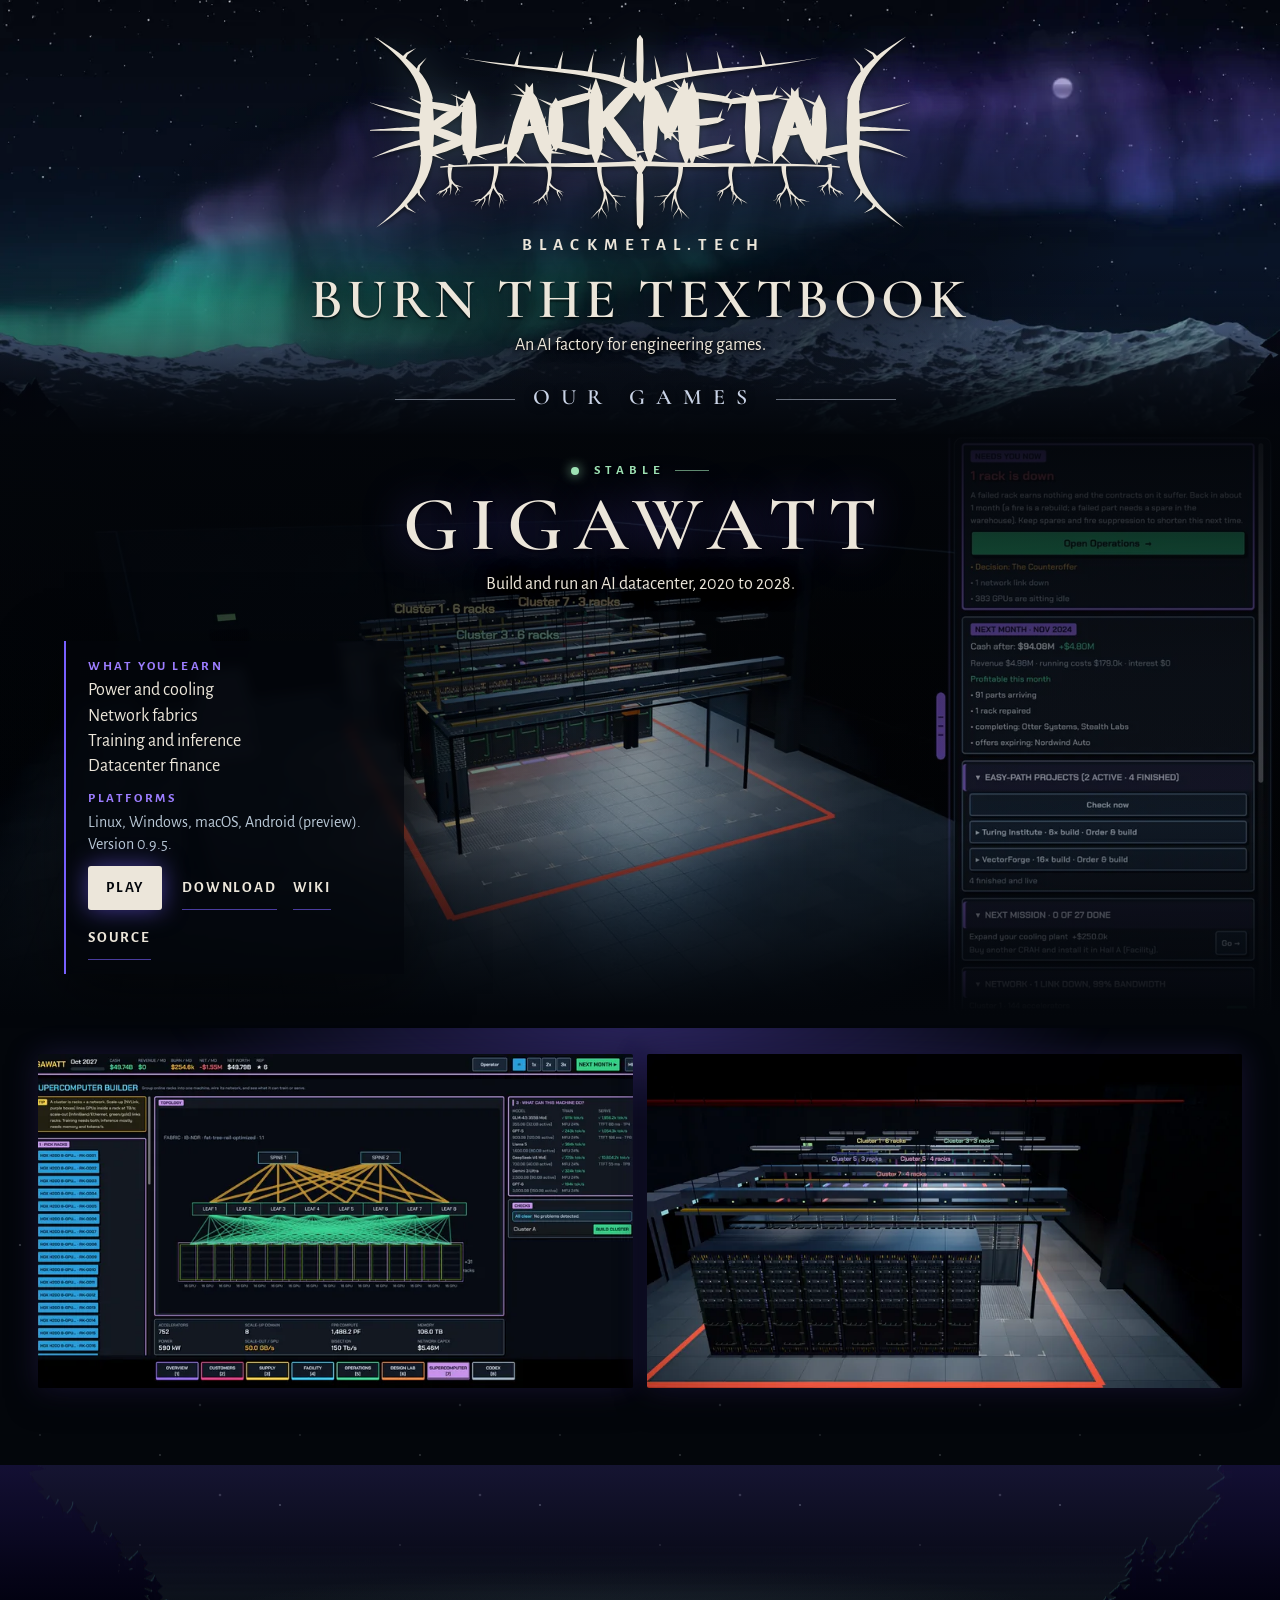
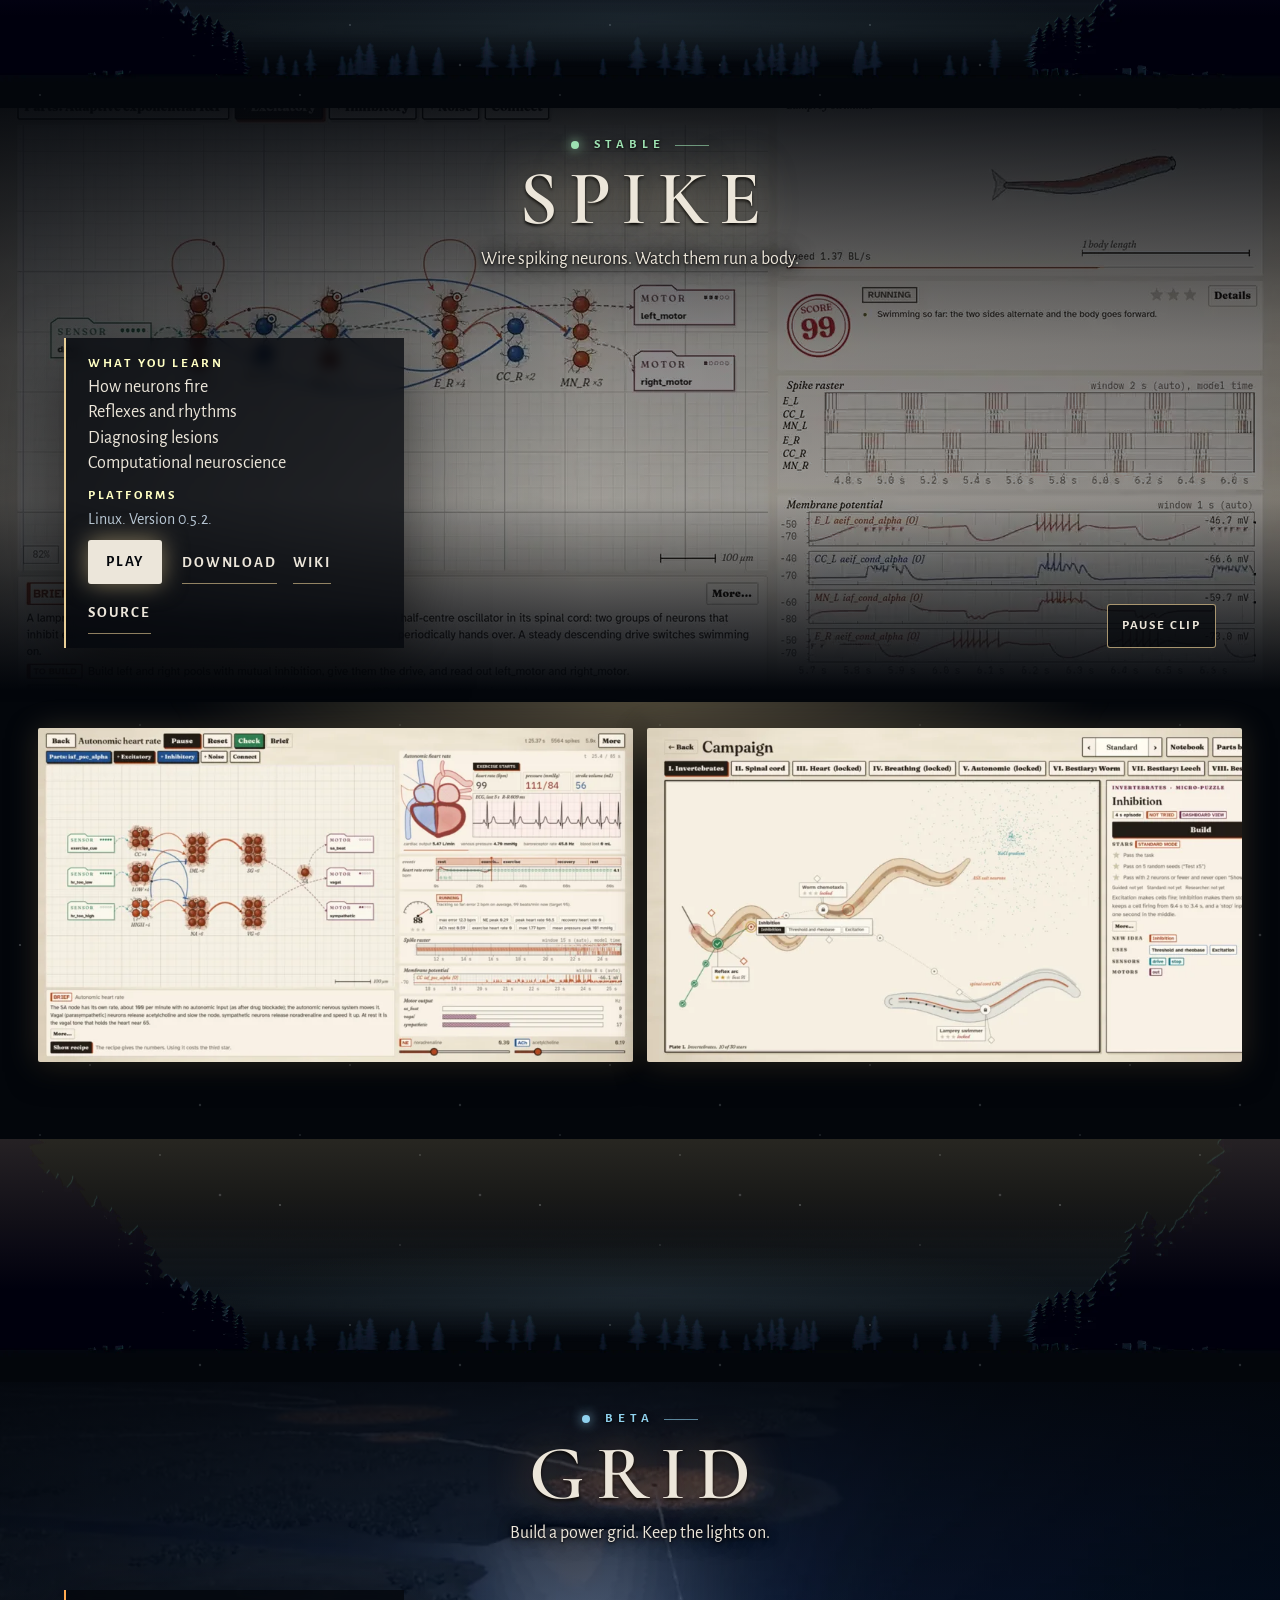
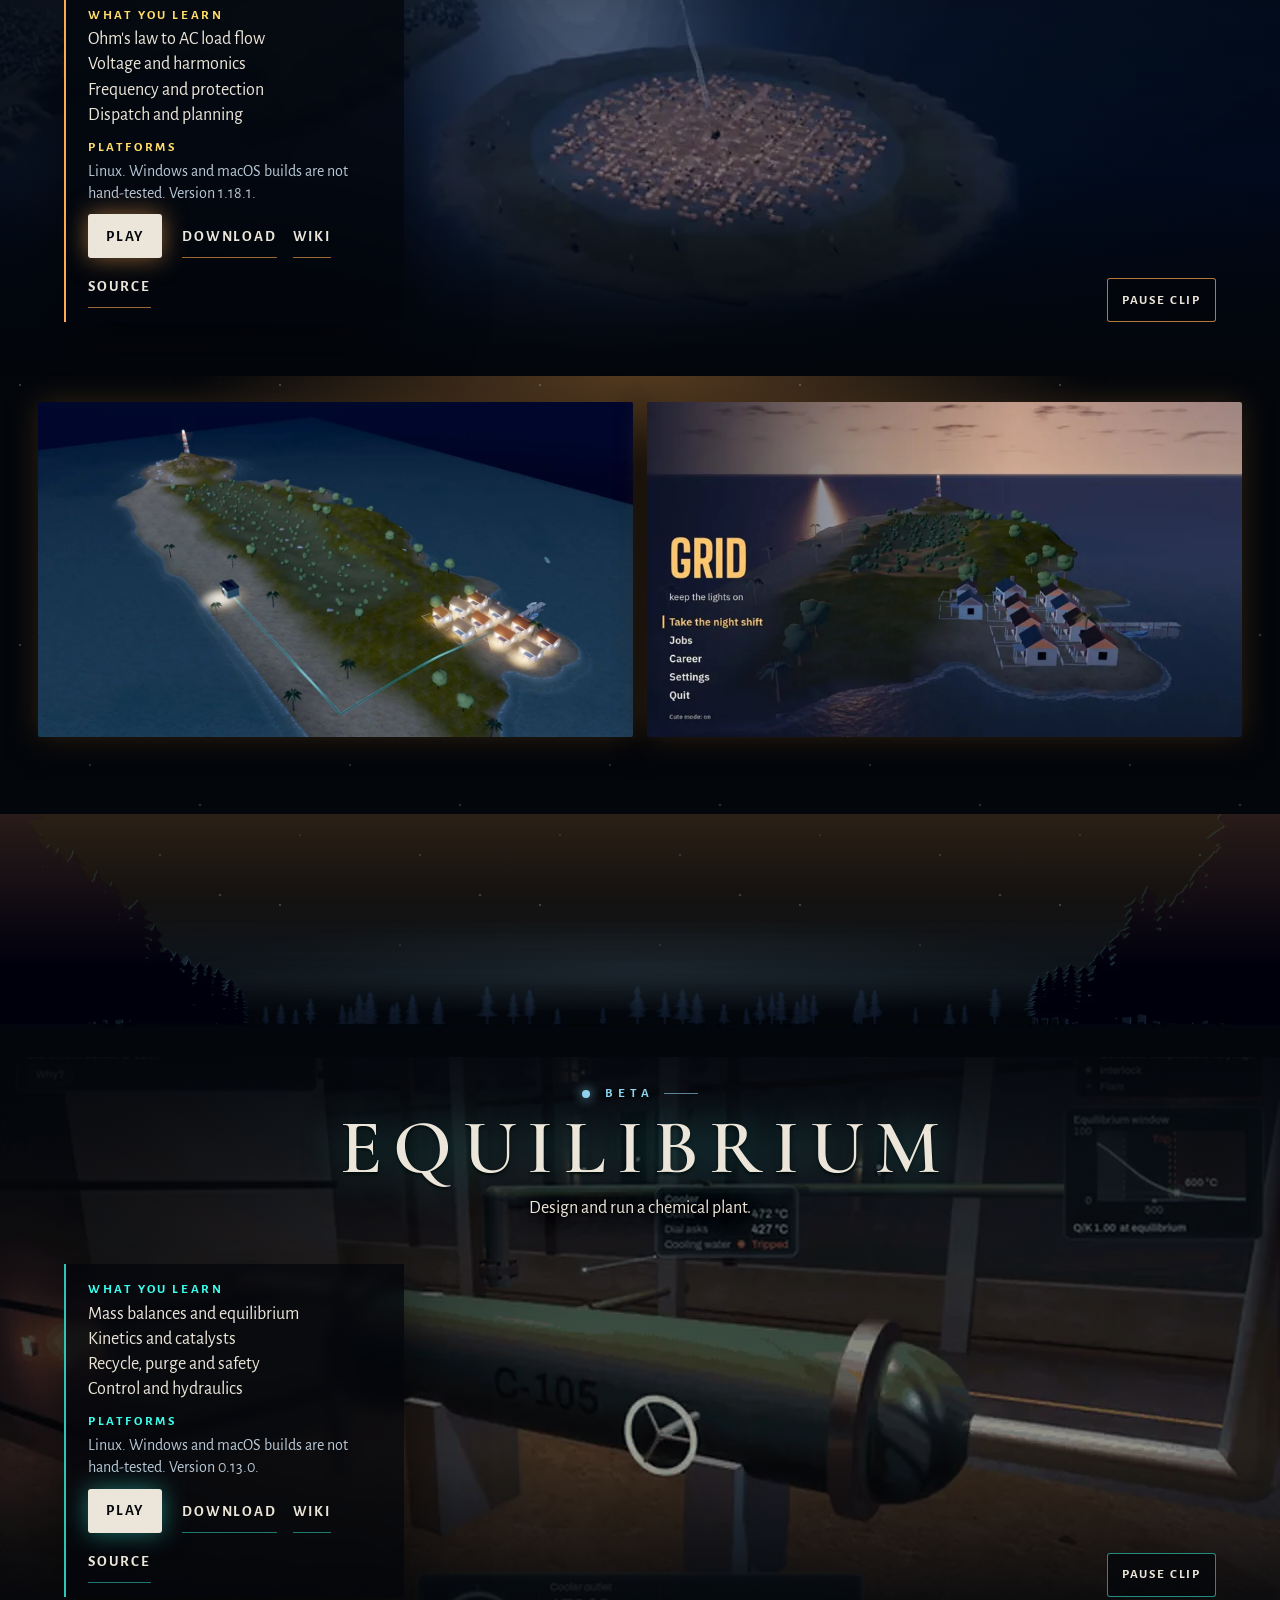
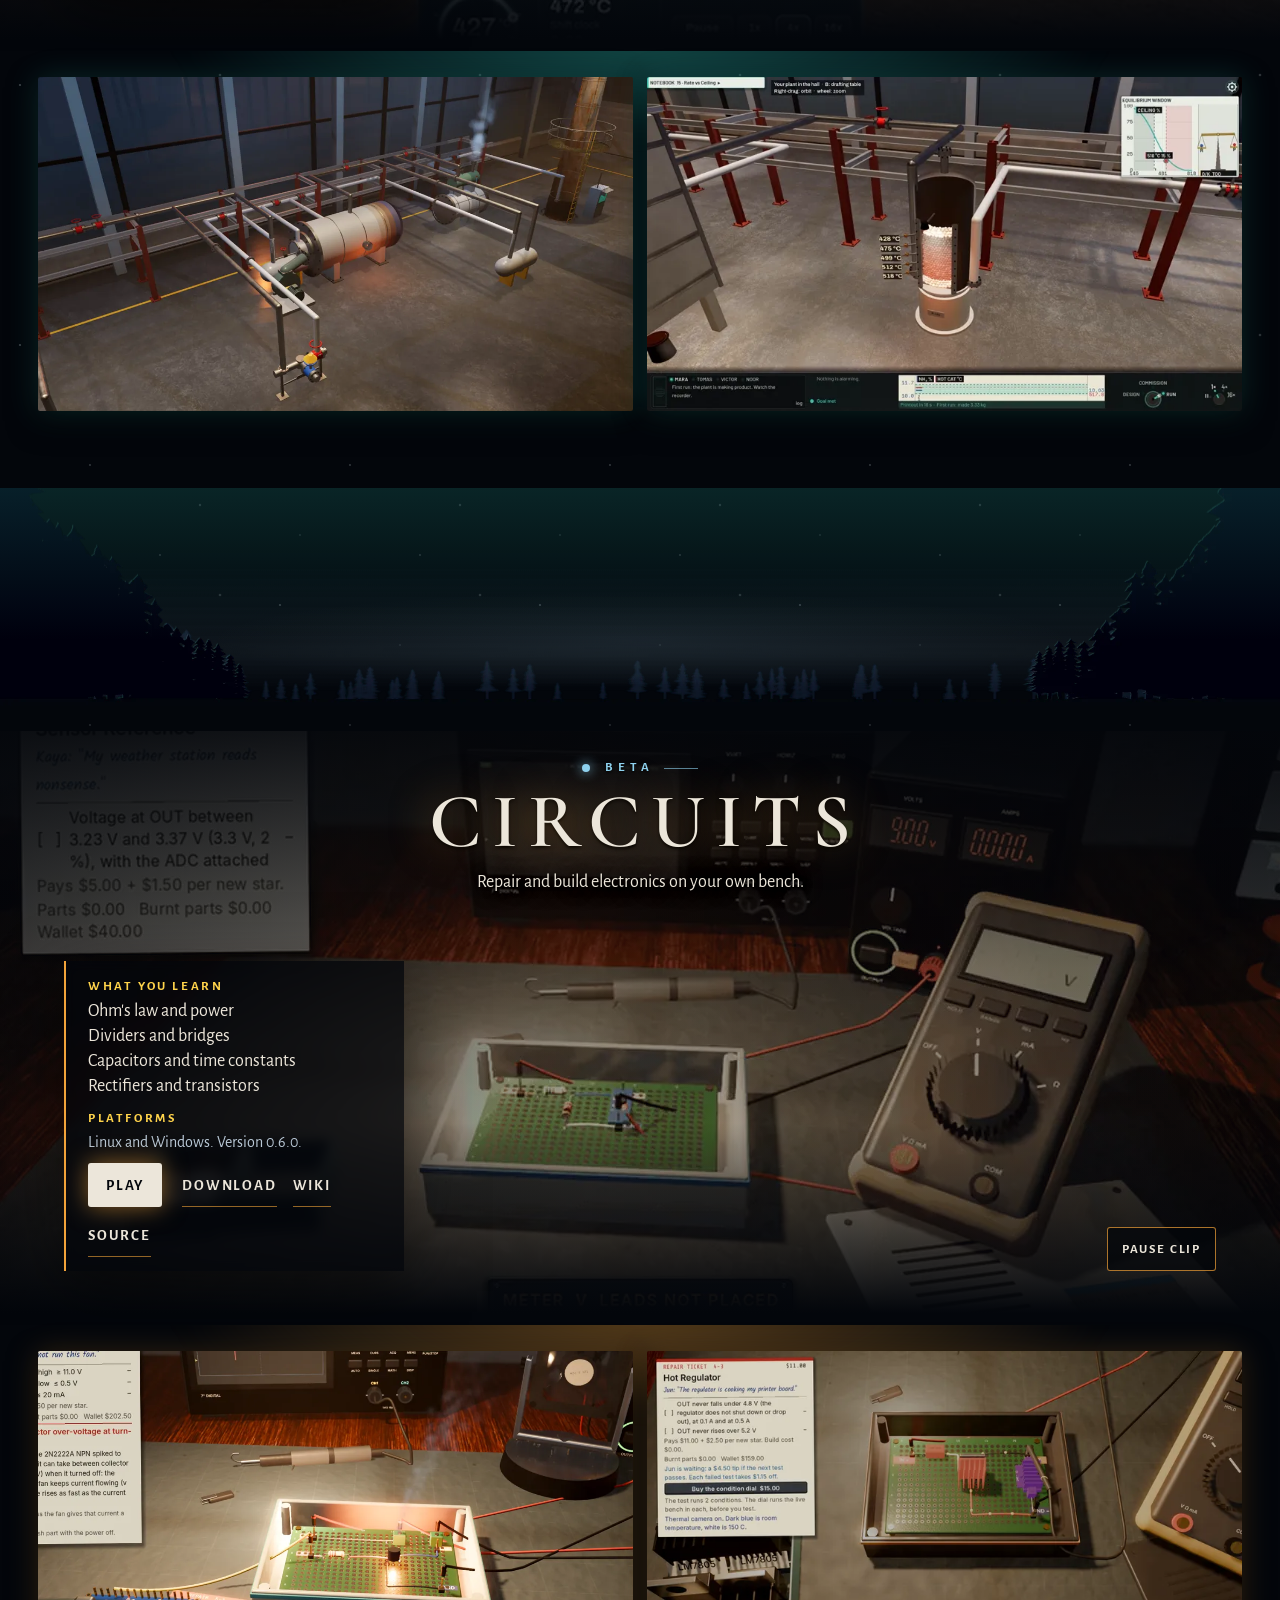
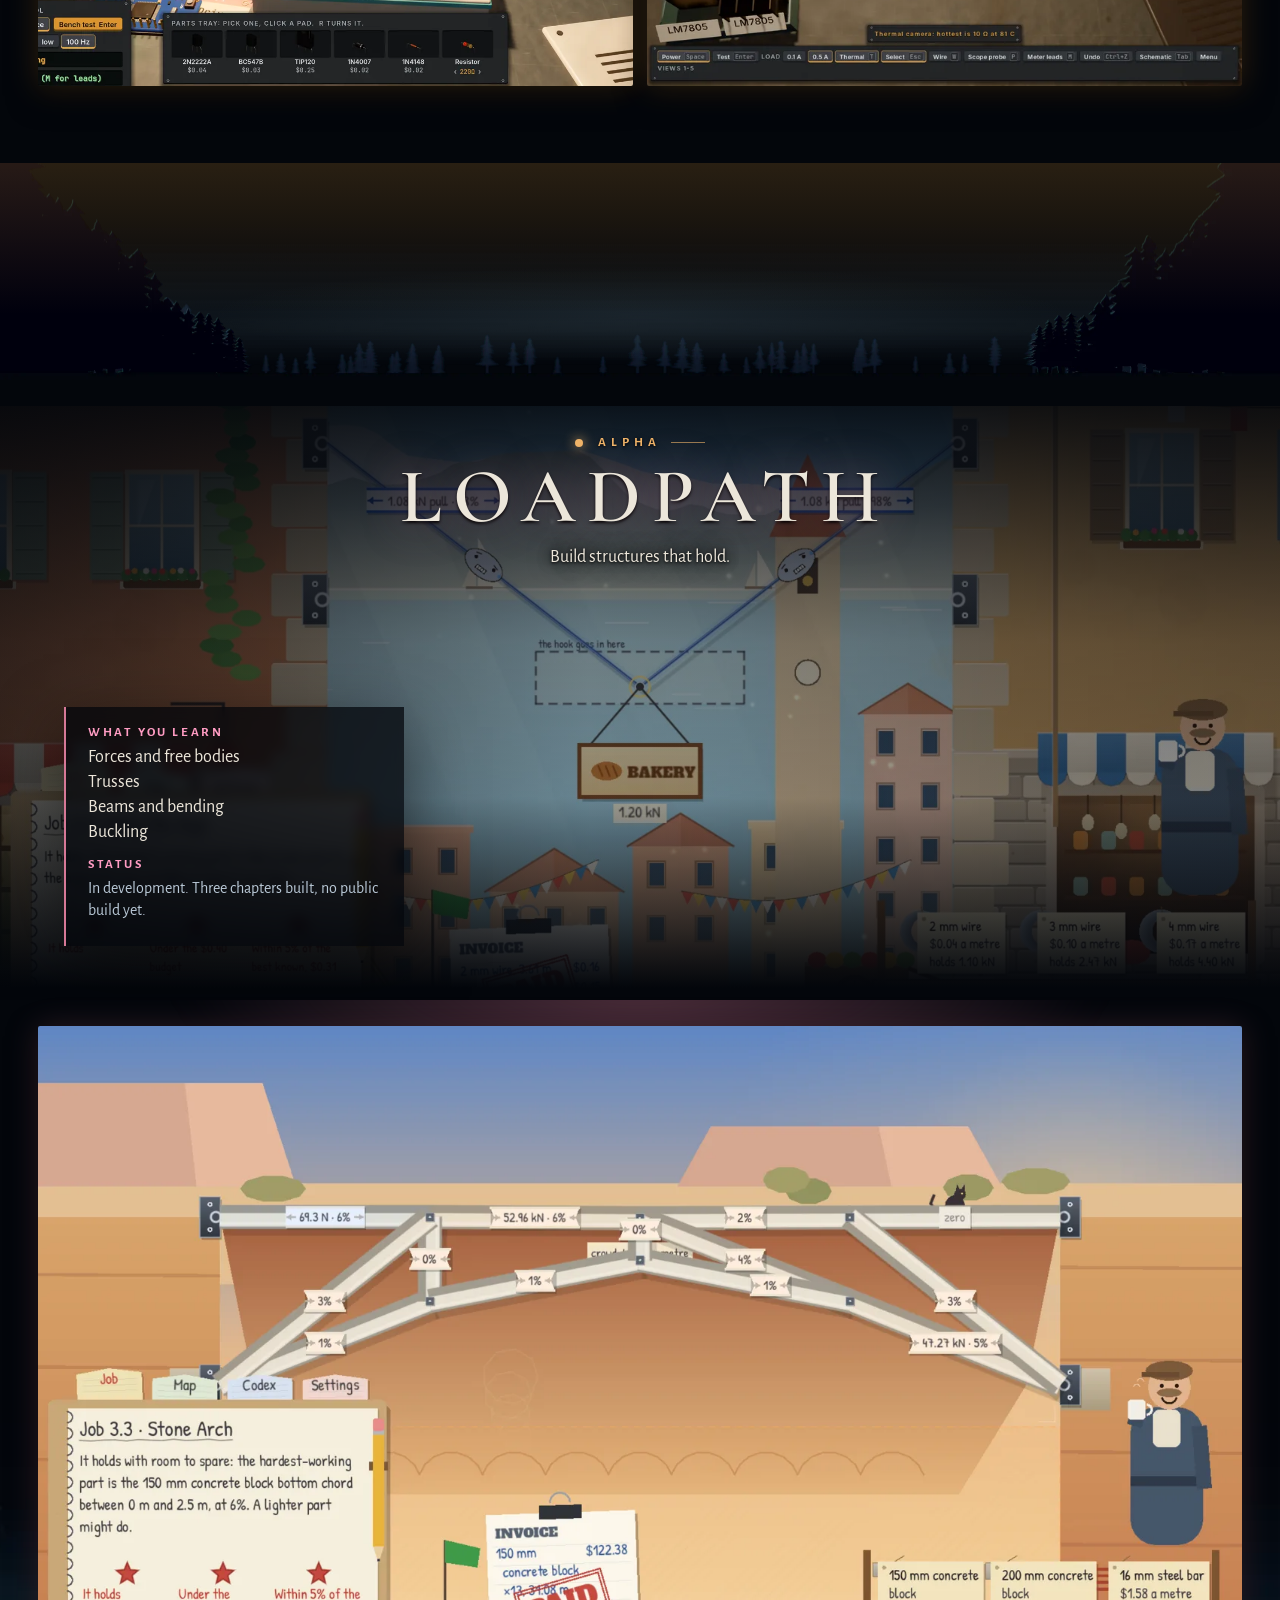
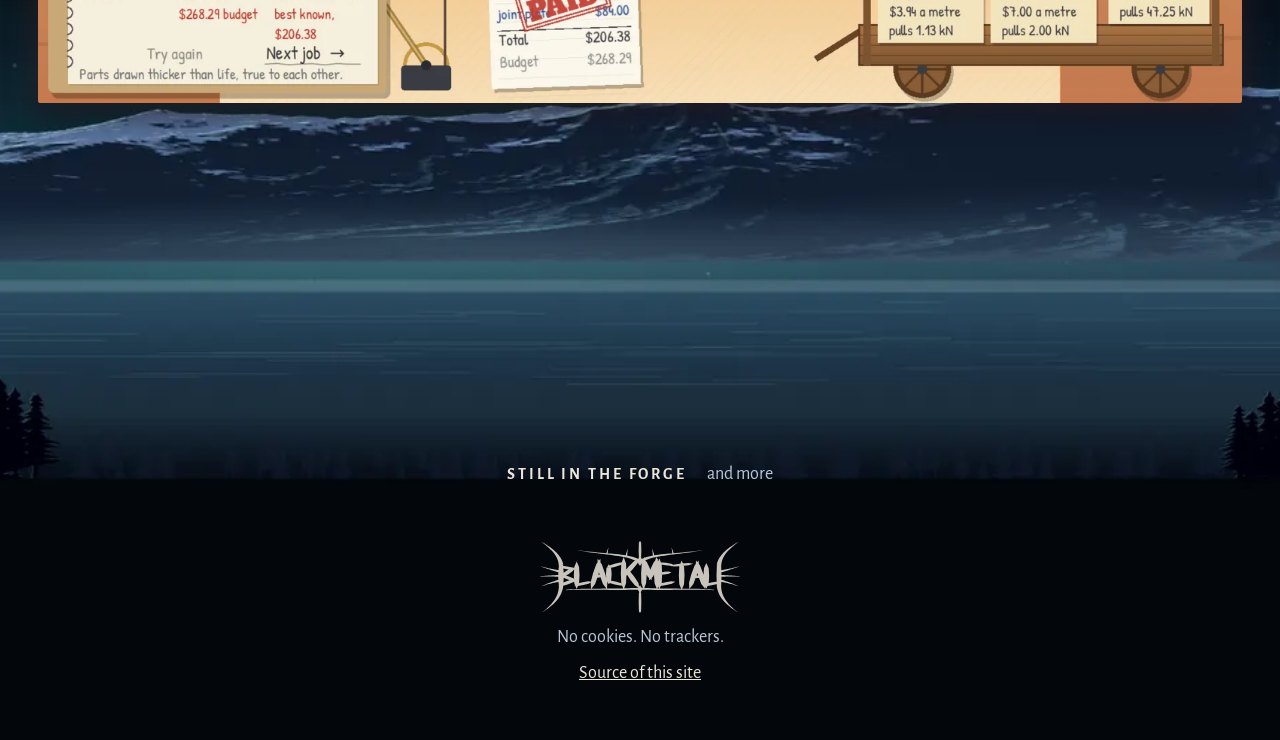
==== commit 56652b8f: "Review fixes: links name their game, clips can be paused, script guards, tier dot" ====
--- a/index.html
+++ b/index.html
@@ -11,7 +11,7 @@
 <meta property="og:type" content="website">
 <meta property="og:site_name" content="blackmetal.tech">
 <meta property="og:title" content="BLACKMETAL — burn the textbook">
-<meta property="og:description" content="Games that replace textbooks. Interactive learning, so humans keep up in the age of AI.">
+<meta property="og:description" content="An AI factory for engineering games.">
 <meta property="og:url" content="https://blackmetal.tech/">
 <meta property="og:image" content="https://blackmetal.tech/assets/og.jpg">
 <meta property="og:image:width" content="1200">
@@ -56,7 +56,7 @@
         <ul class="learn"><li>Power and cooling</li><li>Network fabrics</li><li>Training and inference</li><li>Datacenter finance</li></ul>
         <h3>Platforms</h3>
         <p class="plat">Linux, Windows, macOS, Android (preview). Version 0.9.5.</p>
-        <p class="links"><a class="go" href="http://gigawatt.blackmetal.tech/" target="_blank" rel="noopener">Play</a><a href="https://github.com/blackmetaltech/gigawatt/releases/latest">Download</a><a href="http://gigawatt.blackmetal.tech/wiki/">Wiki</a><a href="https://github.com/blackmetaltech/gigawatt">Source</a></p>
+        <p class="links"><a class="go" href="http://gigawatt.blackmetal.tech/" target="_blank" rel="noopener">Play <span class="sr">Gigawatt (opens in a new tab)</span></a><a href="https://github.com/blackmetaltech/gigawatt/releases/latest">Download <span class="sr">Gigawatt</span></a><a href="http://gigawatt.blackmetal.tech/wiki/">Wiki <span class="sr">Gigawatt</span></a><a href="https://github.com/blackmetaltech/gigawatt">Source <span class="sr">Gigawatt</span></a></p>
       </aside>
     </div>
     <div class="more">
@@ -76,12 +76,13 @@
         <h2 class="name">Spike</h2>
         <p class="pitch">Wire spiking neurons. Watch them run a body.</p>
       </header>
+      <button class="cliptoggle" type="button" aria-pressed="false">Pause clip <span class="sr">Spike</span></button>
       <aside class="panel">
         <h3>What you learn</h3>
         <ul class="learn"><li>How neurons fire</li><li>Reflexes and rhythms</li><li>Diagnosing lesions</li><li>Computational neuroscience</li></ul>
         <h3>Platforms</h3>
         <p class="plat">Linux. Version 0.5.2.</p>
-        <p class="links"><a class="go" href="https://spike.blackmetal.tech/" target="_blank" rel="noopener">Play</a><a href="https://github.com/blackmetaltech/spikes/releases/latest">Download</a><a href="https://spike.blackmetal.tech/wiki/">Wiki</a><a href="https://github.com/blackmetaltech/spikes">Source</a></p>
+        <p class="links"><a class="go" href="https://spike.blackmetal.tech/" target="_blank" rel="noopener">Play <span class="sr">Spike (opens in a new tab)</span></a><a href="https://github.com/blackmetaltech/spikes/releases/latest">Download <span class="sr">Spike</span></a><a href="https://spike.blackmetal.tech/wiki/">Wiki <span class="sr">Spike</span></a><a href="https://github.com/blackmetaltech/spikes">Source <span class="sr">Spike</span></a></p>
       </aside>
     </div>
     <div class="more">
@@ -101,12 +102,13 @@
         <h2 class="name">Grid</h2>
         <p class="pitch">Build a power grid. Keep the lights on.</p>
       </header>
+      <button class="cliptoggle" type="button" aria-pressed="false">Pause clip <span class="sr">Grid</span></button>
       <aside class="panel">
         <h3>What you learn</h3>
         <ul class="learn"><li>Ohm's law to AC load flow</li><li>Voltage and harmonics</li><li>Frequency and protection</li><li>Dispatch and planning</li></ul>
         <h3>Platforms</h3>
         <p class="plat">Linux. Windows and macOS builds are not hand-tested. Version 1.18.1.</p>
-        <p class="links"><a class="go" href="https://grid.blackmetal.tech/" target="_blank" rel="noopener">Play</a><a href="https://github.com/blackmetaltech/grid/releases/latest">Download</a><a href="https://grid.blackmetal.tech/wiki/">Wiki</a><a href="https://github.com/blackmetaltech/grid">Source</a></p>
+        <p class="links"><a class="go" href="https://grid.blackmetal.tech/" target="_blank" rel="noopener">Play <span class="sr">Grid (opens in a new tab)</span></a><a href="https://github.com/blackmetaltech/grid/releases/latest">Download <span class="sr">Grid</span></a><a href="https://grid.blackmetal.tech/wiki/">Wiki <span class="sr">Grid</span></a><a href="https://github.com/blackmetaltech/grid">Source <span class="sr">Grid</span></a></p>
       </aside>
     </div>
     <div class="more">
@@ -126,12 +128,13 @@
         <h2 class="name">Equilibrium</h2>
         <p class="pitch">Design and run a chemical plant.</p>
       </header>
+      <button class="cliptoggle" type="button" aria-pressed="false">Pause clip <span class="sr">Equilibrium</span></button>
       <aside class="panel">
         <h3>What you learn</h3>
         <ul class="learn"><li>Mass balances and equilibrium</li><li>Kinetics and catalysts</li><li>Recycle, purge and safety</li><li>Control and hydraulics</li></ul>
         <h3>Platforms</h3>
         <p class="plat">Linux. Windows and macOS builds are not hand-tested. Version 0.13.0.</p>
-        <p class="links"><a class="go" href="https://equilibrium.blackmetal.tech/" target="_blank" rel="noopener">Play</a><a href="https://github.com/blackmetaltech/equilibrium/releases/latest">Download</a><a href="https://equilibrium.blackmetal.tech/wiki/">Wiki</a><a href="https://github.com/blackmetaltech/equilibrium">Source</a></p>
+        <p class="links"><a class="go" href="https://equilibrium.blackmetal.tech/" target="_blank" rel="noopener">Play <span class="sr">Equilibrium (opens in a new tab)</span></a><a href="https://github.com/blackmetaltech/equilibrium/releases/latest">Download <span class="sr">Equilibrium</span></a><a href="https://equilibrium.blackmetal.tech/wiki/">Wiki <span class="sr">Equilibrium</span></a><a href="https://github.com/blackmetaltech/equilibrium">Source <span class="sr">Equilibrium</span></a></p>
       </aside>
     </div>
     <div class="more">
@@ -151,12 +154,13 @@
         <h2 class="name">Circuits</h2>
         <p class="pitch">Repair and build electronics on your own bench.</p>
       </header>
+      <button class="cliptoggle" type="button" aria-pressed="false">Pause clip <span class="sr">Circuits</span></button>
       <aside class="panel">
         <h3>What you learn</h3>
         <ul class="learn"><li>Ohm's law and power</li><li>Dividers and bridges</li><li>Capacitors and time constants</li><li>Rectifiers and transistors</li></ul>
         <h3>Platforms</h3>
         <p class="plat">Linux and Windows. Version 0.6.0.</p>
-        <p class="links"><a class="go" href="https://circuits.blackmetal.tech/" target="_blank" rel="noopener">Play</a><a href="https://github.com/blackmetaltech/circuits/releases/latest">Download</a><a href="https://circuits.blackmetal.tech/wiki/">Wiki</a><a href="https://github.com/blackmetaltech/circuits">Source</a></p>
+        <p class="links"><a class="go" href="https://circuits.blackmetal.tech/" target="_blank" rel="noopener">Play <span class="sr">Circuits (opens in a new tab)</span></a><a href="https://github.com/blackmetaltech/circuits/releases/latest">Download <span class="sr">Circuits</span></a><a href="https://circuits.blackmetal.tech/wiki/">Wiki <span class="sr">Circuits</span></a><a href="https://github.com/blackmetaltech/circuits">Source <span class="sr">Circuits</span></a></p>
       </aside>
     </div>
     <div class="more">
@@ -198,17 +202,30 @@
 
 <script>
 (function () {
-  if (window.matchMedia("(prefers-reduced-motion: reduce)").matches) return;
-  var io = new IntersectionObserver(function (entries) {
-    entries.forEach(function (entry) {
-      var v = entry.target;
-      if (!entry.isIntersecting) return;
-      v.src = v.dataset.src;
-      v.play().catch(function () {});
-      io.unobserve(v);
+  var videos = document.querySelectorAll("video[data-src]");
+  if (!videos.length || window.matchMedia("(prefers-reduced-motion: reduce)").matches) return;
+  var load = function (v) { if (!v.src) { v.src = v.dataset.src; } };
+  var play = function (v) { var p = v.play(); if (p && p.catch) { p.catch(function () {}); } };
+  if ("IntersectionObserver" in window) {
+    var io = new IntersectionObserver(function (entries) {
+      entries.forEach(function (entry) {
+        if (!entry.isIntersecting) return;
+        load(entry.target); play(entry.target); io.unobserve(entry.target);
+      });
+    }, { rootMargin: "300px" });
+    videos.forEach(function (v) { io.observe(v); });
+  } else {
+    videos.forEach(function (v) { load(v); play(v); });
+  }
+  document.querySelectorAll(".cliptoggle").forEach(function (button) {
+    var video = button.closest(".act").querySelector("video");
+    button.addEventListener("click", function () {
+      var paused = button.getAttribute("aria-pressed") === "true";
+      if (paused) { play(video); } else { video.pause(); }
+      button.setAttribute("aria-pressed", paused ? "false" : "true");
+      button.firstChild.nodeValue = paused ? "Pause clip " : "Play clip ";
     });
-  }, { rootMargin: "300px" });
-  document.querySelectorAll("video[data-src]").forEach(function (v) { io.observe(v); });
+  });
 })();
 </script>
 
--- a/style.css
+++ b/style.css
@@ -107,7 +107,8 @@
   font-weight: 700; font-size: 13px; letter-spacing: .38em; text-indent: .38em; text-transform: uppercase; color: var(--tier);
   text-shadow: 0 1px 3px #000;
 }
-.tier::before, .tier::after { content: ""; width: 34px; height: 1px; background: currentColor; opacity: .6; }
+.tier::after { content: ""; width: 34px; height: 1px; background: currentColor; opacity: .6; }
+.tier::before { content: ""; width: 8px; height: 8px; border-radius: 50%; background: currentColor; box-shadow: 0 0 12px currentColor; }
 .name {
   margin: 0; text-align: center;
   font: 600 clamp(46px, 6vw, 104px)/1 var(--display);
@@ -145,6 +146,13 @@
   position: relative; z-index: 1; max-width: 1280px; margin: 26px auto 0; padding: 0 clamp(16px, 3vw, 40px);
   display: grid; grid-template-columns: 1fr 1fr; gap: 14px;
 }
+.cliptoggle {
+  position: absolute; right: clamp(20px, 5vw, 70px); bottom: clamp(28px, 6vh, 60px);
+  min-height: 44px; padding: 0 14px; cursor: pointer;
+  font: 700 13px/1 var(--body); letter-spacing: .14em; text-transform: uppercase; color: var(--bone);
+  background: rgba(3, 6, 11, .72); border: 1px solid rgba(var(--glow), .7); border-radius: 3px;
+}
+.cliptoggle:hover { background: rgba(236, 230, 218, .14); }
 .more a, .more img { display: block; width: 100%; }
 .more img { aspect-ratio: 16 / 9; object-fit: cover; object-position: top; box-shadow: 0 0 30px rgba(var(--glow), .18), 0 10px 30px rgba(0, 0, 0, .6); border-radius: 2px; }
 .more > :only-child { grid-column: 1 / -1; }
@@ -211,7 +219,8 @@
   .over { padding-top: 16px; }
   .name { font-size: clamp(34px, 10.5vw, 48px); letter-spacing: .1em; padding-left: .1em; }
   .tier { font-size: 11px; letter-spacing: .3em; text-indent: .3em; margin-bottom: 4px; }
-  .tier::before, .tier::after { width: 18px; }
+  .tier::after { width: 18px; }
+  .cliptoggle { right: 16px; top: 252px; bottom: auto; }
   .pitch { font-size: 18px; }
   .panel {
     position: relative; left: auto; bottom: auto; width: auto;
@@ -235,4 +244,5 @@
   html { scroll-behavior: auto; }
   .mist, .lowland::after, .treeline::after, .act::before { animation: none; }
   .links a.go { transition: none; }
-}
+  .cliptoggle { display: none; }
+}
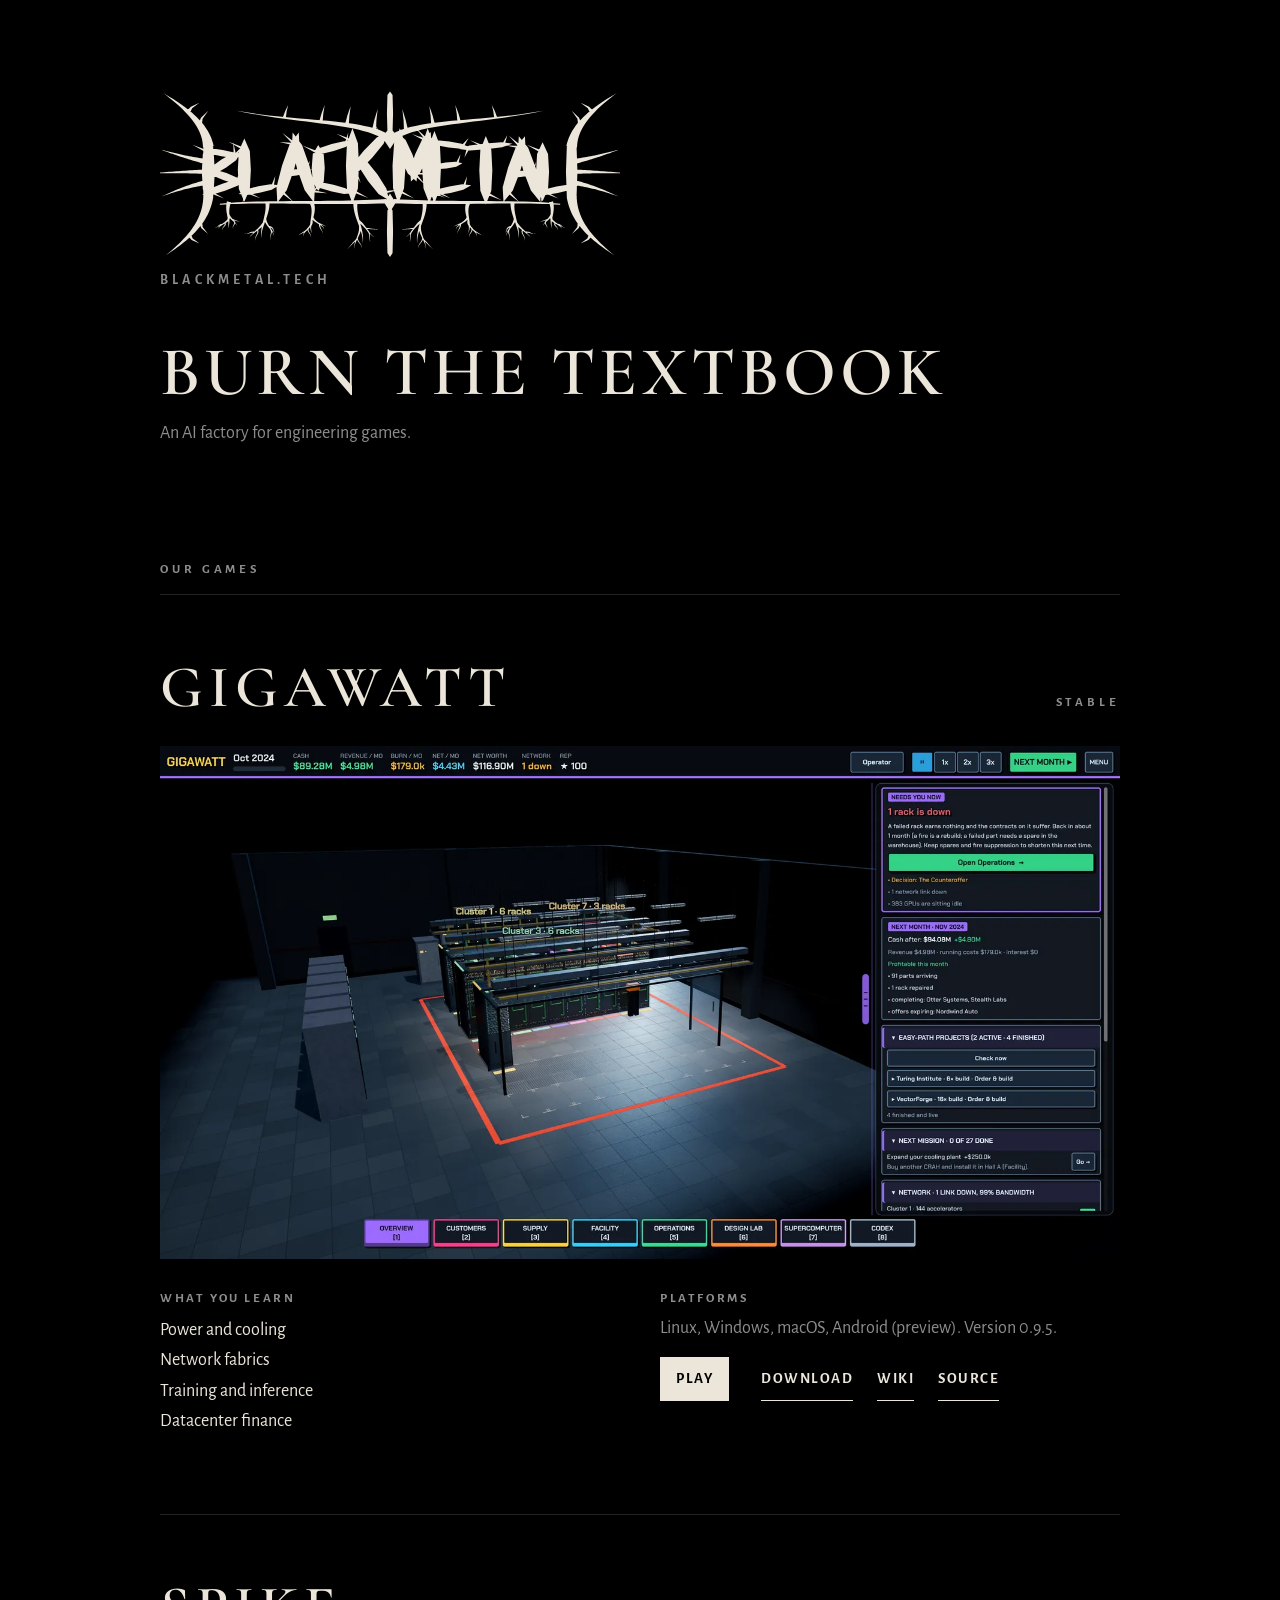
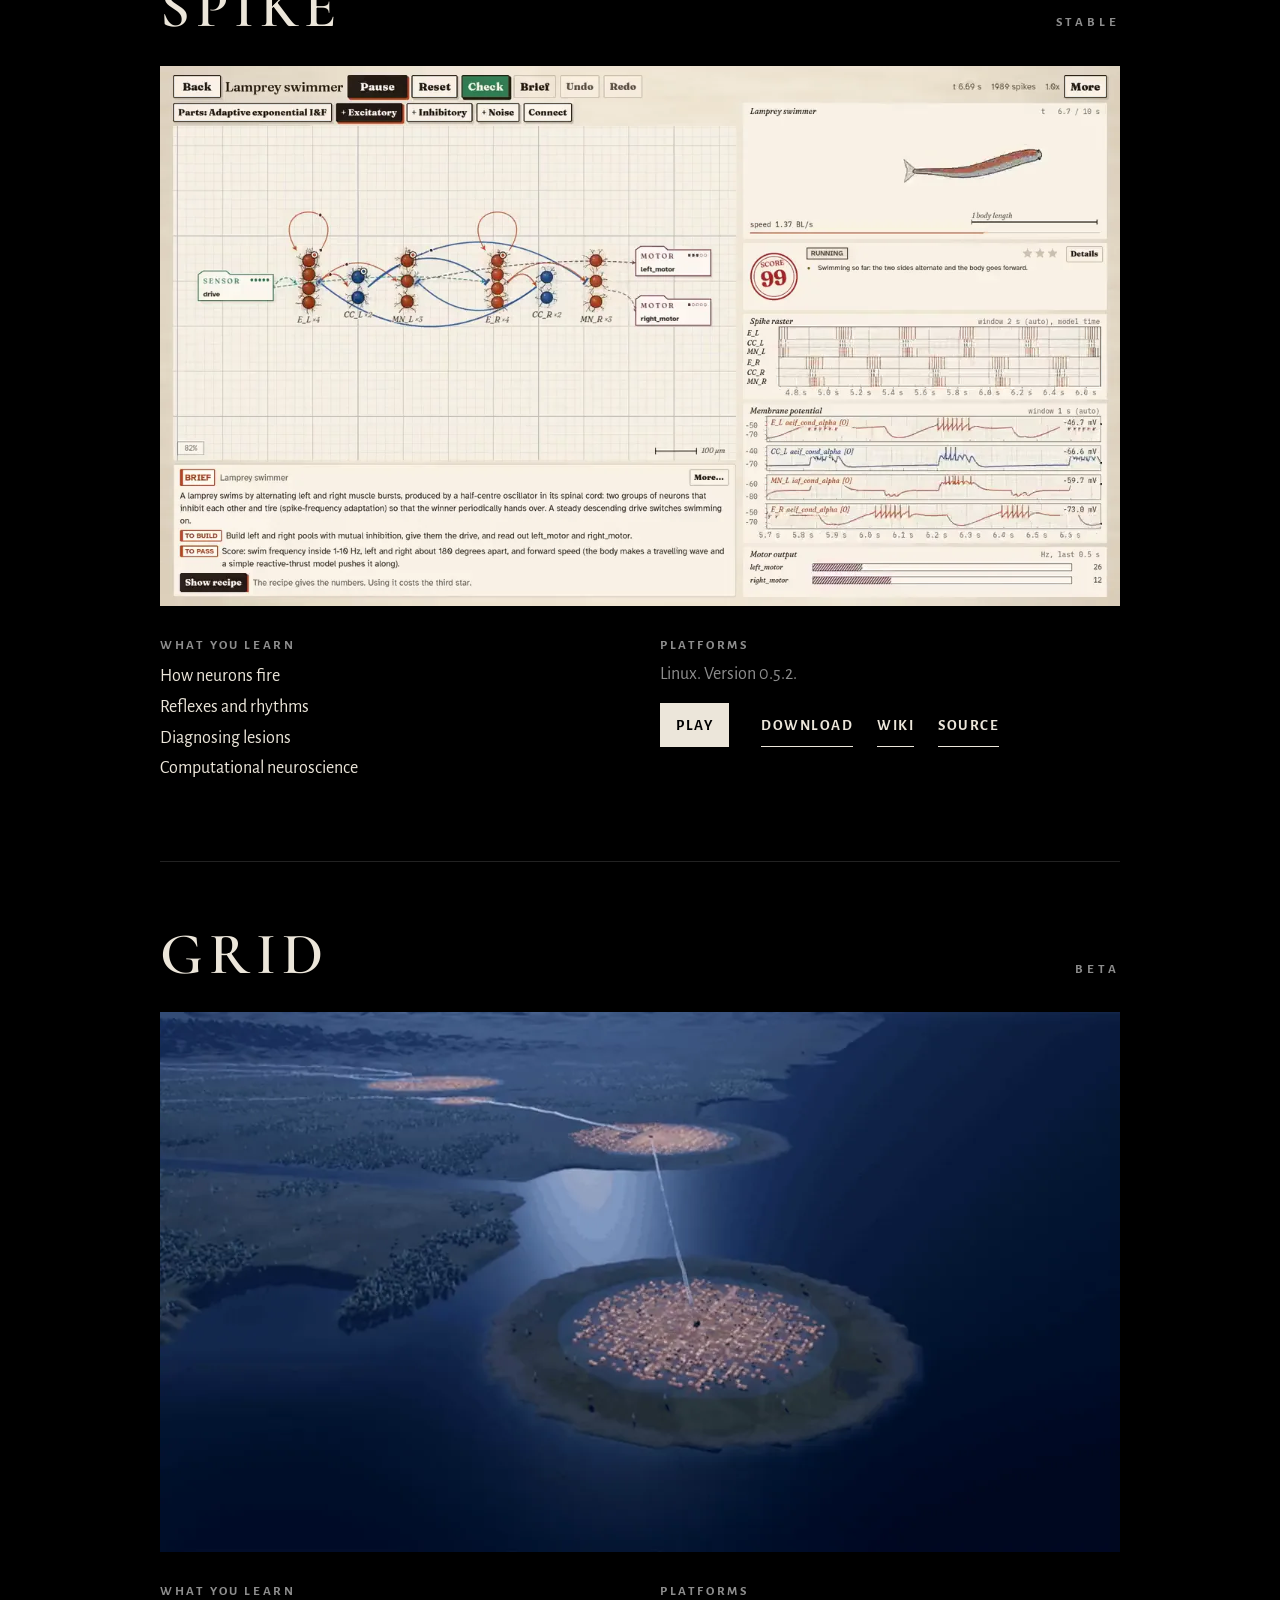
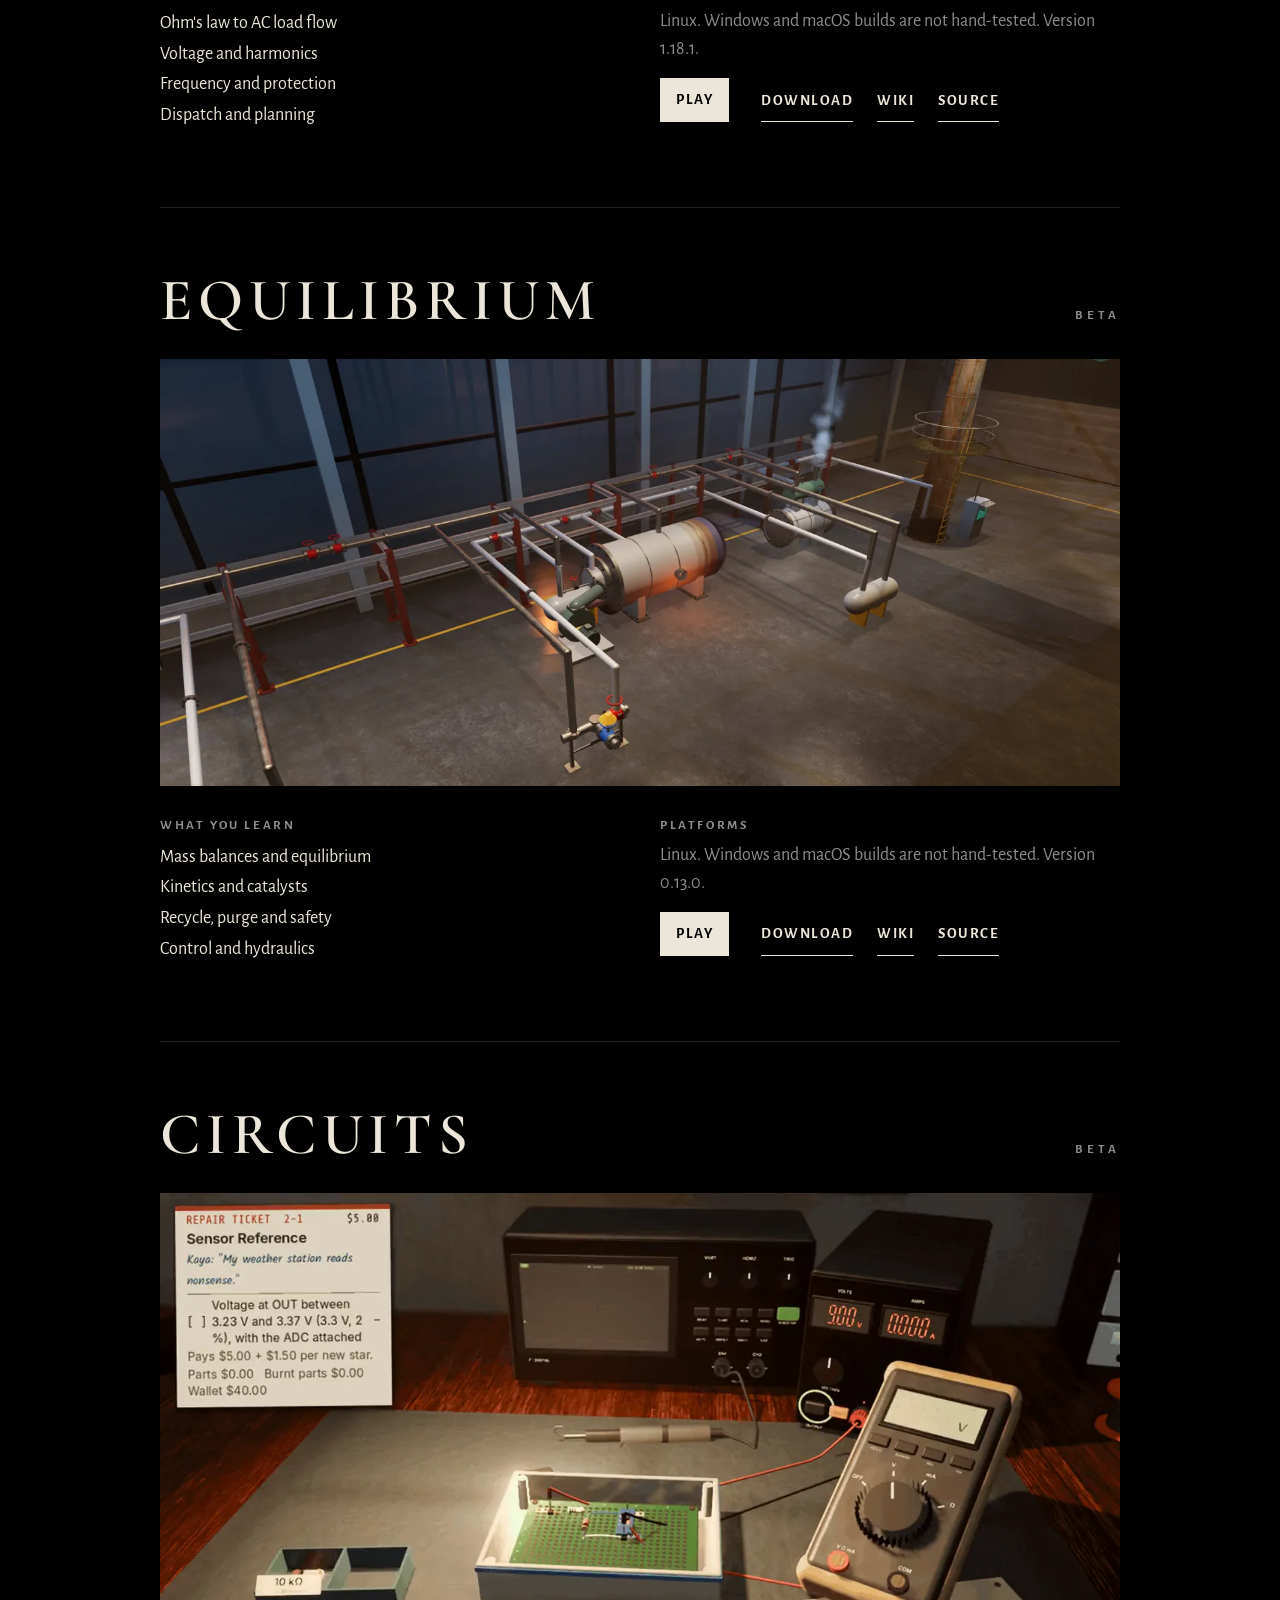
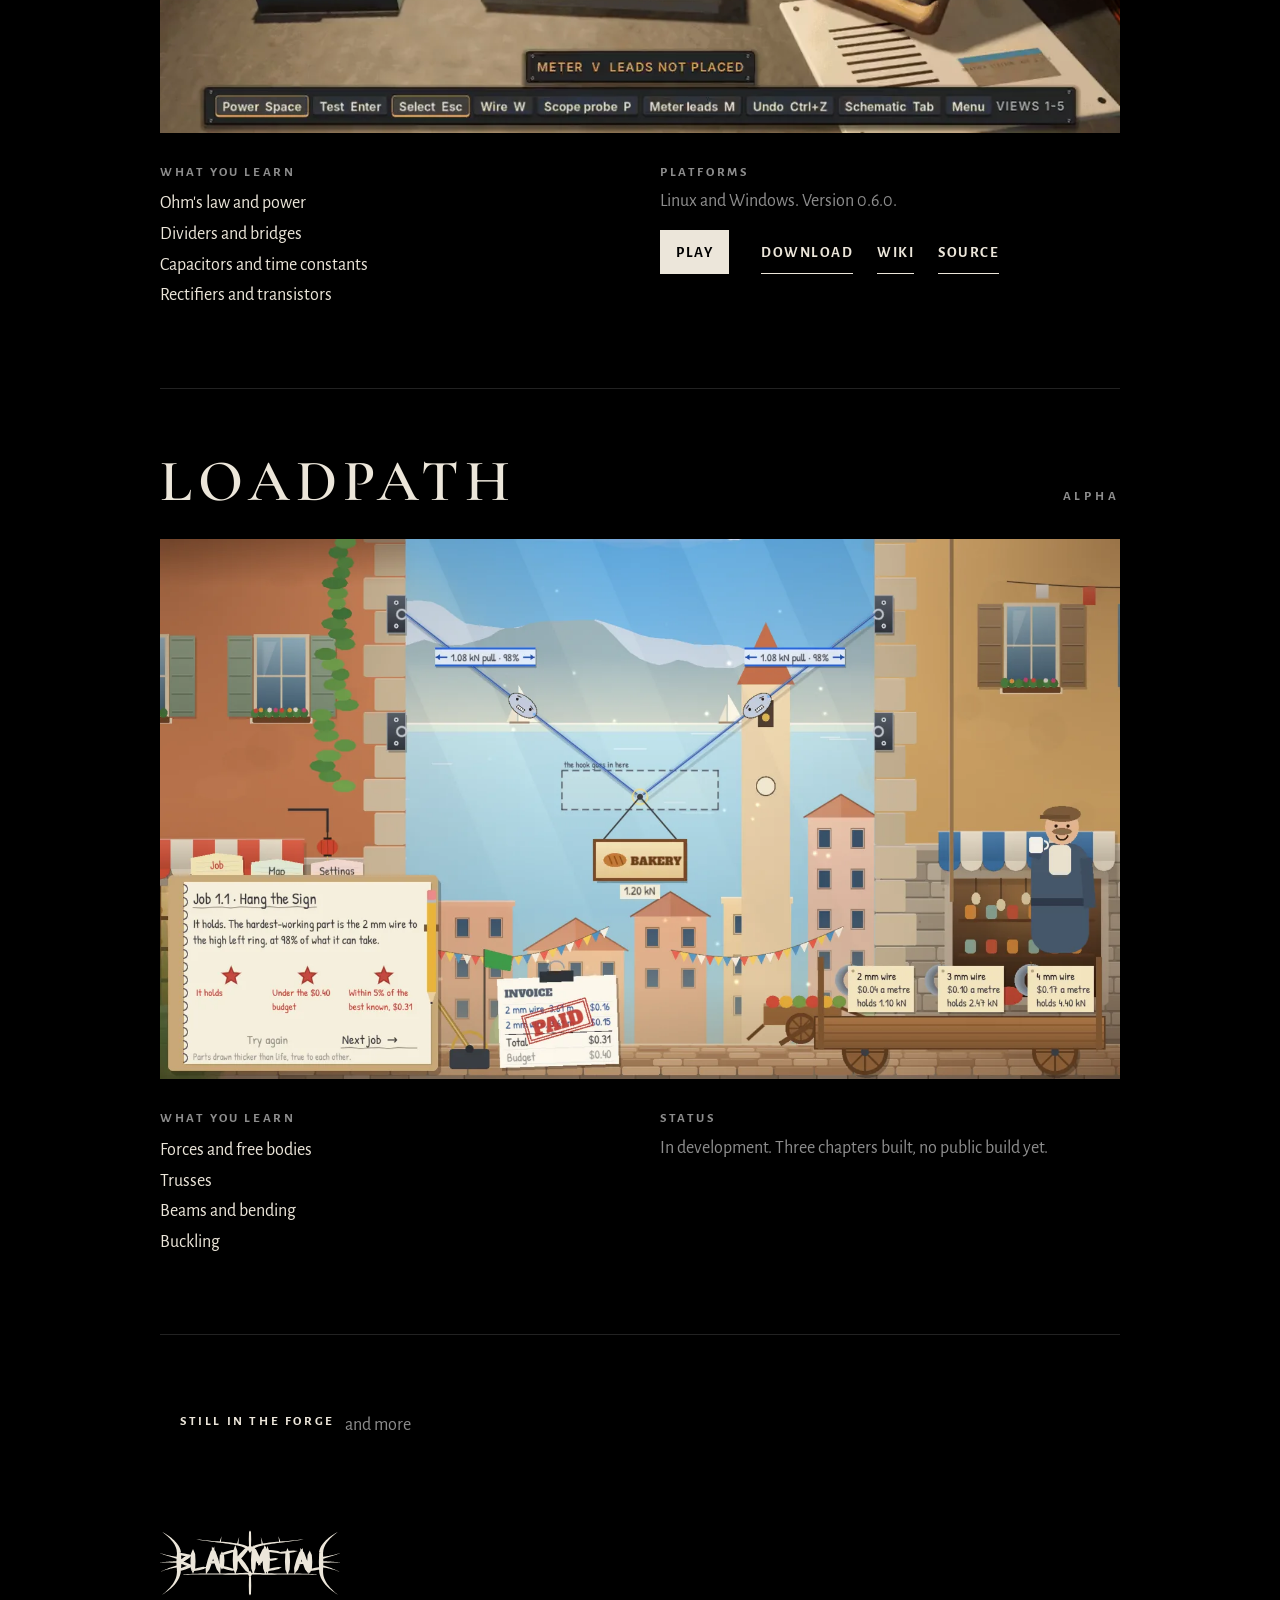
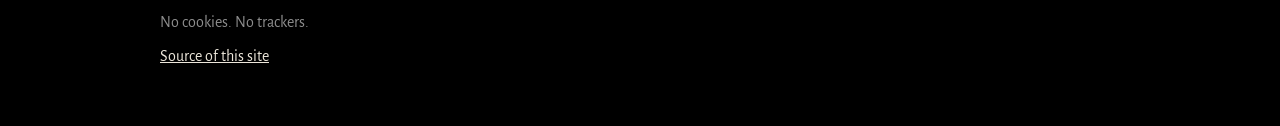
==== commit a86bc3da: "Minimal black: type and pictures only, one still per game, tiers as text" ====
--- a/index.html
+++ b/index.html
@@ -7,7 +7,7 @@
 <meta name="description" content="blackmetal.tech makes engineering games that replace textbooks: Gigawatt, Spike, Grid, Equilibrium, Circuits, and Loadpath in the pipeline.">
 <link rel="canonical" href="https://blackmetal.tech/">
 <link rel="icon" href="favicon.svg" type="image/svg+xml">
-<meta name="theme-color" content="#03060b">
+<meta name="theme-color" content="#000000">
 <meta property="og:type" content="website">
 <meta property="og:site_name" content="blackmetal.tech">
 <meta property="og:title" content="BLACKMETAL — burn the textbook">
@@ -20,8 +20,6 @@
 <link rel="preconnect" href="https://fonts.googleapis.com">
 <link rel="preconnect" href="https://fonts.gstatic.com" crossorigin>
 <link rel="stylesheet" href="https://fonts.googleapis.com/css2?family=Alegreya+Sans:ital,wght@0,400;0,500;0,700;1,400&family=Cormorant+Garamond:wght@500;600&display=swap">
-<link rel="preload" as="image" href="assets/night-1600.webp" media="(min-width: 701px)">
-<link rel="preload" as="image" href="assets/night-portrait.webp" media="(max-width: 700px)">
 <link rel="stylesheet" href="style.css">
 </head>
 <body>
@@ -29,8 +27,6 @@
   <symbol id="logo" viewBox="0 0 1200 440"><path fill="currentColor" d="M140.3 166.8 143.0 213.0 140.3 259.2 126.0 290.0 111.7 259.2 109.0 213.0 111.7 166.8 126.0 136.0Z M126.0 158.4 126.0 166.4 84.7 143.0Z M167.3 283.0 126.0 267.6 126.0 259.6Z M133.0 152.1 163.5 156.3 193.5 163.2 212.4 173.8 191.0 177.1 160.5 172.9 130.5 166.0 111.6 155.4Z M124.9 157.8 132.8 159.2 111.4 180.7Z M212.6 148.5 199.1 171.4 191.2 170.0Z M198.5 183.2 172.7 202.3 144.7 218.3 121.2 221.4 133.5 201.0 159.3 181.9 187.3 165.9 210.8 162.8Z M198.8 170.7 192.1 175.1 191.2 137.1Z M140.8 247.1 133.2 213.5 139.9 209.1Z M142.7 207.1 173.5 216.7 203.2 229.3 220.4 244.7 197.3 245.3 166.5 235.7 136.8 223.1 119.6 207.7Z M133.1 212.7 140.6 215.4 113.6 235.6Z M226.4 216.8 206.9 239.7 199.4 237.0Z M202.4 249.6 169.4 263.1 135.2 273.6 110.0 273.7 129.6 257.8 162.6 244.3 196.8 233.8 222.0 233.7Z M206.6 239.2 199.0 241.9 206.9 209.3Z M125.1 298.1 125.4 268.2 133.0 265.5Z M234.3 159.4 237.0 209.0 234.3 258.6 220.0 291.6 205.7 258.6 203.0 209.0 205.7 159.4 220.0 126.4Z M220.0 150.7 220.0 158.7 178.7 135.3Z M261.3 282.7 220.0 267.3 220.0 259.3Z M224.5 259.5 256.1 251.2 288.4 245.6 311.2 248.2 291.5 260.0 259.9 268.3 227.6 273.8 204.8 271.3Z M219.1 268.2 226.9 266.5 215.3 295.2Z M300.7 224.3 296.9 251.3 289.1 253.0Z M303.9 253.5 318.2 197.7 337.5 143.4 362.0 110.8 364.1 151.5 349.8 207.3 330.5 261.6 306.0 294.2Z M314.4 266.6 316.8 258.9 348.7 292.8Z M319.3 112.1 353.6 138.4 351.2 146.0Z M370.5 143.4 389.8 197.7 404.1 253.5 402.0 294.2 377.5 261.6 358.2 207.3 343.9 151.5 346.0 110.8Z M354.4 138.4 356.8 146.0 311.4 135.7Z M436.6 269.2 393.6 266.6 391.2 258.9Z M328.8 212.5 353.4 206.9 378.5 204.0 396.2 208.0 380.8 217.7 356.2 223.2 331.1 226.2 313.4 222.1Z M323.6 220.4 331.5 219.0 318.8 246.3Z M390.8 183.9 386.0 209.8 378.1 211.1Z M484.1 148.7 453.0 159.1 421.0 166.7 397.8 165.1 416.7 151.5 447.8 141.1 479.8 133.5 503.0 135.1Z M488.8 139.1 481.1 141.3 491.1 110.6Z M409.7 189.6 412.0 161.0 419.7 158.8Z M427.1 167.7 429.8 203.7 427.1 239.7 412.8 263.7 398.5 239.7 395.8 203.7 398.5 167.7 412.8 143.6Z M412.8 160.2 412.8 168.2 371.5 144.8Z M454.1 262.6 412.8 247.1 412.8 239.1Z M420.7 240.7 452.6 247.2 483.8 256.5 503.0 269.1 480.1 271.2 448.2 264.7 417.0 255.4 397.8 242.8Z M411.9 246.3 419.7 248.3 396.2 269.4Z M504.6 242.5 488.9 265.5 481.1 263.6Z M516.3 139.2 519.0 198.0 516.3 256.8 502.0 296.0 487.7 256.8 485.0 198.0 487.7 139.2 502.0 100.0Z M502.0 129.6 502.0 137.6 460.7 114.2Z M543.3 281.8 502.0 266.4 502.0 258.4Z M502.3 194.5 532.1 157.6 565.4 123.9 595.4 108.4 583.3 139.9 553.5 176.8 520.2 210.5 490.2 226.0Z M505.5 208.8 510.9 202.9 523.5 243.0Z M562.1 91.4 580.1 125.6 574.7 131.5Z M539.5 186.1 567.0 220.0 590.5 256.7 597.4 287.6 570.1 271.5 542.6 237.6 519.1 200.9 512.2 170.0Z M524.5 186.9 529.2 193.4 485.9 197.6Z M623.7 260.0 585.1 270.7 580.4 264.2Z M608.0 256.5 606.6 197.6 610.7 138.9 625.8 100.0 639.2 139.5 640.6 198.4 636.5 257.1 621.4 296.0Z M622.0 266.4 622.2 258.4 663.0 282.8Z M584.2 113.2 625.2 129.6 625.0 137.6Z M640.8 130.3 658.7 168.2 671.7 208.0 669.4 238.9 646.4 218.1 628.5 180.2 615.5 140.4 617.8 109.5Z M625.2 128.0 628.2 135.4 582.6 128.9Z M704.6 219.5 662.0 220.4 659.0 213.0Z M652.3 208.0 665.3 168.2 683.2 130.3 706.2 109.5 708.5 140.4 695.5 180.2 677.6 218.1 654.6 238.9Z M662.0 220.4 665.0 213.0 693.5 249.0Z M667.3 99.4 698.8 128.0 695.8 135.4Z M713.3 138.9 717.4 197.6 716.0 256.5 702.6 296.0 687.5 257.1 683.4 198.4 684.8 139.5 698.2 100.0Z M698.8 129.6 699.0 137.6 657.2 115.1Z M743.6 280.9 702.0 266.4 701.8 258.4Z M730.3 144.7 733.0 201.0 730.3 257.3 716.0 294.8 701.7 257.3 699.0 201.0 701.7 144.7 716.0 107.2Z M716.0 135.4 716.0 143.4 674.7 119.9Z M757.3 282.1 716.0 266.6 716.0 258.6Z M723.0 130.9 755.1 134.2 786.9 139.9 807.2 149.5 785.0 153.2 752.9 149.9 721.1 144.2 700.8 134.5Z M715.1 136.6 723.0 137.7 702.9 159.2Z M805.1 124.9 792.9 147.5 785.0 146.4Z M720.0 193.8 745.4 189.2 771.1 187.0 789.0 191.4 772.8 200.2 747.4 204.8 721.7 206.9 703.8 202.6Z M714.5 201.2 722.4 200.2 708.8 226.1Z M784.0 167.8 778.3 192.8 770.4 193.8Z M721.0 259.7 754.3 251.6 788.2 246.1 812.0 248.7 791.0 260.3 757.7 268.4 723.8 273.8 700.0 271.2Z M715.3 268.1 723.1 266.6 711.1 294.8Z M800.9 225.1 796.7 251.8 788.9 253.4Z M807.7 145.0 849.2 139.5 891.0 136.5 919.4 140.0 892.3 149.1 850.8 154.6 809.0 157.6 780.6 154.1Z M800.4 152.1 808.3 151.3 794.2 176.2Z M905.8 117.9 899.6 142.0 891.7 142.8Z M864.3 156.0 867.0 209.4 864.3 262.9 850.0 298.5 835.7 262.9 833.0 209.4 835.7 156.0 850.0 120.3Z M850.0 146.9 850.0 154.9 808.7 131.4Z M891.3 287.4 850.0 271.9 850.0 263.9Z M894.0 253.9 908.3 201.5 927.6 150.8 952.0 120.7 954.0 159.4 939.7 211.7 920.4 262.5 896.0 292.5Z M904.4 266.9 906.8 259.3 938.0 293.7Z M910.0 119.6 943.6 146.4 941.2 154.0Z M960.4 150.8 979.7 201.5 994.0 253.9 992.0 292.5 967.6 262.5 948.3 211.7 934.0 159.4 936.0 120.7Z M944.4 146.4 946.8 154.0 901.4 144.6Z M1026.6 268.7 983.6 266.9 981.2 259.3Z M918.9 215.6 943.5 210.4 968.6 207.7 986.2 211.8 970.7 221.2 946.1 226.5 921.0 229.2 903.4 225.0Z M913.6 223.4 921.5 222.2 908.5 249.0Z M981.1 187.9 976.0 213.5 968.1 214.7Z M1012.3 166.8 1015.0 213.0 1012.3 259.2 998.0 290.0 983.7 259.2 981.0 213.0 983.7 166.8 998.0 136.0Z M998.0 158.4 998.0 166.4 956.7 143.0Z M1039.3 283.0 998.0 267.6 998.0 259.6Z M1002.6 259.7 1034.3 251.9 1066.5 246.8 1089.2 249.5 1069.4 260.9 1037.7 268.7 1005.5 273.8 982.8 271.1Z M997.1 268.2 1005.0 266.6 993.0 294.8Z M1079.0 225.8 1074.9 252.4 1067.0 254.0Z M138.6 145.0 141.0 213.0 138.6 281.0 126.0 302.1 113.4 281.0 111.0 213.0 113.4 145.0 126.0 123.9Z M112.1 150.0 111.8 143.9 111.2 138.2 110.3 132.4 109.0 126.7 107.3 120.9 105.2 115.0 102.8 109.2 99.9 103.3 96.8 97.4 93.2 91.5 89.3 85.6 85.0 79.6 80.4 73.7 75.4 67.7 70.0 61.7 64.4 55.8 58.4 49.8 52.1 43.8 45.5 37.9 38.5 31.9 31.3 25.9 23.8 20.0 16.1 14.0 8.0 8.0 8.0 8.0 16.7 13.0 25.2 18.0 33.4 23.1 41.3 28.2 49.0 33.3 56.5 38.4 63.7 43.6 70.6 48.8 77.2 54.1 83.6 59.4 89.7 64.9 95.5 70.4 101.0 76.0 106.2 81.7 111.2 87.5 115.8 93.4 120.0 99.5 124.0 105.7 127.6 112.1 130.8 118.6 133.7 125.3 136.2 132.2 138.3 139.2 139.9 146.0Z M138.9 279.6 137.4 287.5 135.5 295.4 133.2 303.2 130.6 310.7 127.6 318.1 124.3 325.2 120.6 332.1 116.6 338.9 112.3 345.4 107.7 351.8 102.8 358.1 97.7 364.2 92.2 370.2 86.4 376.1 80.4 381.9 74.1 387.6 67.5 393.2 60.7 398.8 53.6 404.4 46.2 409.9 38.5 415.4 30.6 420.9 22.4 426.5 14.0 432.0 14.0 432.0 21.8 425.6 29.3 419.2 36.5 412.9 43.4 406.6 50.0 400.3 56.3 394.0 62.3 387.7 68.0 381.5 73.3 375.2 78.3 368.9 83.0 362.6 87.3 356.3 91.3 350.0 95.0 343.6 98.3 337.2 101.3 330.8 103.9 324.3 106.2 317.7 108.2 311.1 109.8 304.5 111.1 297.7 112.1 290.8 112.7 283.9 113.1 276.4Z M124.6 194.9 119.7 193.6 114.7 192.2 109.7 190.9 104.7 189.5 99.7 188.1 94.7 186.7 89.7 185.2 84.6 183.7 79.5 182.2 74.4 180.6 69.3 179.0 64.1 177.4 58.9 175.7 53.6 174.0 48.3 172.2 43.0 170.4 37.6 168.5 32.1 166.6 26.6 164.7 21.0 162.6 15.4 160.6 9.7 158.4 3.9 156.2 -2.0 154.0 -2.0 154.0 4.0 155.7 10.0 157.3 15.9 158.9 21.7 160.4 27.5 161.9 33.1 163.3 38.7 164.6 44.3 165.9 49.8 167.2 55.2 168.4 60.6 169.5 65.9 170.6 71.2 171.7 76.4 172.7 81.6 173.7 86.8 174.6 91.9 175.6 97.0 176.4 102.1 177.3 107.2 178.1 112.3 178.9 117.3 179.7 122.3 180.4 127.4 181.1Z M127.4 246.9 122.4 247.6 117.4 248.4 112.3 249.2 107.3 250.0 102.3 250.9 97.3 251.9 92.2 252.9 87.1 253.9 82.1 255.0 77.0 256.2 71.9 257.3 66.8 258.6 61.7 259.9 56.5 261.3 51.4 262.7 46.2 264.1 41.0 265.7 35.8 267.2 30.5 268.9 25.3 270.6 20.0 272.3 14.7 274.2 9.4 276.1 4.0 278.0 4.0 278.0 9.1 275.5 14.2 273.1 19.3 270.7 24.4 268.4 29.5 266.1 34.6 264.0 39.6 261.8 44.6 259.7 49.7 257.7 54.7 255.7 59.7 253.8 64.7 251.9 69.7 250.1 74.7 248.3 79.7 246.6 84.7 244.9 89.7 243.3 94.7 241.7 99.7 240.2 104.7 238.7 109.6 237.2 114.6 235.8 119.6 234.5 124.6 233.1Z M126.0 219.0 119.8 218.8 113.7 218.5 107.7 218.3 101.8 218.2 95.9 218.0 90.0 217.8 84.1 217.7 78.3 217.6 72.5 217.5 66.6 217.4 60.8 217.3 54.8 217.2 48.9 217.2 42.8 217.1 36.7 217.1 30.5 217.1 24.2 217.0 17.8 217.0 11.2 217.0 4.5 217.0 -2.4 217.0 -9.4 217.0 -16.6 217.0 -24.0 217.0 -24.0 217.0 -16.6 216.5 -9.4 216.0 -2.4 215.5 4.4 215.0 11.1 214.5 17.7 214.0 24.1 213.6 30.4 213.1 36.6 212.6 42.7 212.1 48.7 211.7 54.7 211.3 60.6 210.8 66.4 210.4 72.3 210.0 78.1 209.6 84.0 209.2 89.8 208.8 95.7 208.5 101.6 208.2 107.6 207.8 113.7 207.5 119.8 207.3 126.0 207.0Z M99.1 91.2 106.8 72.2 126.0 54.3 126.0 54.3 111.1 74.7 108.8 93.7Z M69.5 55.1 80.6 43.8 102.7 33.5 102.7 33.5 83.8 47.6 77.7 60.8Z M109.7 340.3 111.3 357.5 125.3 376.0 125.3 376.0 107.4 359.8 100.9 342.3Z M80.6 376.1 85.3 387.7 102.9 400.4 102.9 400.4 82.4 391.2 73.1 381.0Z M595.1 135.6 586.4 129.5 577.1 124.1 566.7 119.2 555.5 114.6 543.3 110.5 530.3 106.7 516.5 103.2 501.9 100.1 486.6 97.1 470.7 94.4 454.1 91.9 437.0 89.5 419.3 87.1 401.1 84.8 382.5 82.5 363.4 80.2 343.9 77.7 324.1 75.1 304.0 72.3 283.6 69.3 263.0 66.0 242.1 62.4 221.1 58.4 200.0 54.0 200.0 54.0 221.3 57.7 242.4 60.9 263.3 63.8 284.0 66.3 304.5 68.6 324.6 70.6 344.5 72.5 364.0 74.2 383.2 75.8 401.9 77.4 420.2 78.9 438.0 80.5 455.3 82.2 472.1 84.0 488.4 86.0 504.0 88.2 519.1 90.7 533.5 93.6 547.2 96.8 560.3 100.4 572.6 104.6 584.3 109.3 595.1 114.6 604.9 120.4Z M552.4 106.8 559.1 78.0 567.9 49.5 567.9 49.5 564.6 79.0 563.4 108.3Z M482.5 90.8 489.0 66.1 497.5 41.6 497.5 41.6 494.0 67.1 492.5 92.4Z M415.3 82.2 421.5 60.5 429.7 39.0 429.7 39.0 426.0 61.5 424.2 83.8Z M320.4 71.9 326.4 55.3 334.4 38.9 334.4 38.9 330.3 56.4 328.3 73.8Z M590.3 295.5 571.4 296.2 552.3 296.8 533.1 297.2 513.8 297.5 494.4 297.7 475.0 297.7 455.6 297.7 436.2 297.6 416.8 297.4 397.6 297.2 378.5 297.0 359.5 296.7 340.7 296.5 322.2 296.3 303.9 296.2 285.9 296.1 268.2 296.1 250.9 296.2 233.9 296.3 217.4 296.7 201.3 297.1 185.7 297.7 170.7 298.5 156.1 299.5 155.9 296.5 170.4 295.2 185.5 294.1 201.1 293.1 217.2 292.3 233.8 291.7 250.8 291.2 268.1 290.7 285.8 290.4 303.9 290.2 322.2 290.0 340.7 289.9 359.5 289.8 378.5 289.6 397.6 289.5 416.8 289.4 436.1 289.2 455.5 289.0 474.9 288.7 494.3 288.3 513.6 287.8 532.8 287.2 551.9 286.5 570.9 285.6 589.7 284.5Z M515.5 292.3 514.7 300.1 514.6 307.8 515.3 315.6 516.5 323.5 518.2 331.5 520.2 339.4 522.3 347.4 524.4 355.3 526.4 363.2 528.0 371.0 529.2 378.6 529.8 386.1 529.7 393.4 528.6 400.4 528.6 400.4 528.9 393.3 528.3 386.2 526.9 379.0 525.0 371.7 522.6 364.3 519.9 356.7 517.0 349.1 514.2 341.3 511.4 333.4 508.9 325.3 506.8 317.1 505.3 308.7 504.4 300.1 504.5 291.7Z M519.1 338.0 523.0 341.5 526.6 345.1 529.7 348.6 532.6 352.1 535.2 355.5 537.6 358.9 540.0 362.2 542.2 365.5 544.5 368.7 546.9 371.9 549.5 375.1 552.3 378.2 555.4 381.2 558.8 384.3 558.8 384.3 555.1 381.6 551.7 378.8 548.5 376.0 545.6 373.1 542.9 370.1 540.2 367.1 537.6 364.1 534.9 361.0 532.2 358.0 529.3 354.9 526.3 351.9 523.0 348.8 519.3 345.8 515.3 342.7Z M537.2 358.5 537.4 358.9 538.7 359.3 540.7 359.8 543.4 360.3 546.5 360.8 549.9 361.3 553.4 361.7 556.9 362.2 560.2 362.7 563.3 363.2 565.8 363.6 567.7 364.1 568.9 364.6 569.2 365.0 569.2 365.0 568.8 364.8 567.6 364.6 565.7 364.3 563.1 364.1 560.1 363.9 556.8 363.6 553.3 363.4 549.7 363.1 546.3 362.9 543.1 362.6 540.3 362.4 538.1 362.1 536.4 361.8 535.4 361.4Z M542.5 365.2 544.5 367.8 545.9 370.4 546.8 373.0 547.3 375.6 547.5 378.0 547.5 380.4 547.3 382.7 547.2 385.0 547.1 387.2 547.2 389.4 547.6 391.6 548.4 393.7 549.6 395.8 551.4 398.0 551.4 398.0 549.4 396.0 547.9 393.9 546.9 391.8 546.3 389.6 545.9 387.3 545.7 385.0 545.7 382.7 545.6 380.4 545.4 378.2 545.0 376.0 544.3 373.8 543.4 371.7 542.0 369.6 539.9 367.4Z M525.2 356.0 525.0 360.6 524.2 365.2 523.0 369.8 521.4 374.2 519.6 378.6 517.6 382.8 515.6 387.0 513.6 391.1 511.7 395.2 510.0 399.2 508.6 403.1 507.6 406.9 507.0 410.8 506.9 414.6 506.9 414.6 506.5 410.8 506.7 406.8 507.4 402.8 508.4 398.6 509.7 394.4 511.2 390.1 512.8 385.8 514.5 381.5 516.0 377.2 517.3 372.8 518.4 368.6 519.1 364.4 519.3 360.3 519.1 356.0Z M517.6 382.8 516.4 385.0 516.1 386.9 516.3 389.0 517.0 391.3 518.1 393.6 519.6 396.0 521.1 398.4 522.7 400.7 524.2 403.1 525.4 405.5 526.1 407.8 526.3 410.1 525.8 412.3 524.6 414.3 524.6 414.3 525.6 412.2 525.9 410.1 525.4 408.0 524.5 405.9 523.2 403.7 521.6 401.6 519.8 399.3 518.0 397.0 516.3 394.7 514.8 392.3 513.8 389.7 513.2 387.0 513.5 384.1 514.5 381.5Z M513.5 391.9 511.4 393.5 509.5 395.2 507.6 396.8 505.8 398.5 504.1 400.1 502.4 401.7 500.8 403.3 499.2 405.0 497.5 406.5 495.9 408.1 494.2 409.7 492.5 411.2 490.7 412.6 488.8 414.1 488.8 414.1 490.5 412.5 492.2 410.8 493.7 409.1 495.2 407.5 496.7 405.7 498.1 404.0 499.6 402.2 501.0 400.4 502.6 398.6 504.1 396.8 505.8 395.0 507.5 393.1 509.4 391.2 511.3 389.4Z M400.1 289.9 402.4 296.7 403.7 303.8 403.9 310.7 403.3 317.4 402.2 323.8 400.7 330.0 399.0 336.1 397.4 342.0 395.9 347.9 394.8 353.6 394.2 359.2 394.4 364.8 395.4 370.4 397.6 376.0 397.6 376.0 394.7 370.6 392.8 365.1 391.9 359.3 391.7 353.3 392.0 347.3 392.7 341.1 393.6 335.0 394.5 328.9 395.2 322.8 395.5 316.8 395.3 311.0 394.4 305.3 392.7 299.9 389.9 294.1Z M400.6 329.5 400.3 331.6 400.8 333.5 402.2 335.8 404.5 338.4 407.3 341.1 410.5 343.8 414.0 346.5 417.4 349.2 420.7 351.9 423.6 354.6 425.9 357.3 427.4 359.9 428.0 362.4 427.5 364.7 427.5 364.7 427.6 362.4 426.7 360.3 424.9 358.1 422.4 355.9 419.3 353.6 415.9 351.3 412.2 349.0 408.5 346.6 404.9 344.1 401.5 341.6 398.6 338.9 396.3 336.0 394.8 332.6 394.6 329.4Z M410.4 343.8 411.6 344.6 412.9 345.5 414.5 346.4 416.2 347.3 418.0 348.2 419.9 349.0 421.8 349.9 423.7 350.8 425.5 351.7 427.3 352.5 428.9 353.4 430.4 354.2 431.6 355.0 432.6 355.8 432.6 355.8 431.5 355.2 430.2 354.6 428.6 354.0 426.9 353.4 425.1 352.8 423.2 352.1 421.2 351.5 419.2 350.8 417.2 350.1 415.2 349.5 413.4 348.8 411.6 348.0 410.0 347.3 408.6 346.6Z M418.3 350.6 417.9 352.2 417.8 353.8 418.0 355.4 418.5 357.2 419.1 359.0 419.9 360.8 420.8 362.6 421.7 364.4 422.5 366.3 423.2 368.1 423.7 369.8 423.9 371.6 423.8 373.2 423.3 374.8 423.3 374.8 423.5 373.2 423.4 371.6 423.0 370.0 422.3 368.4 421.4 366.8 420.4 365.1 419.3 363.4 418.3 361.7 417.2 359.9 416.3 358.0 415.5 356.1 415.0 354.1 414.8 352.0 415.0 350.0Z M398.0 341.0 398.5 344.6 397.9 348.4 396.3 352.0 394.1 355.2 391.5 358.3 388.6 361.3 385.6 364.2 382.7 367.0 379.9 369.7 377.6 372.4 375.7 375.1 374.5 377.7 374.1 380.4 374.7 383.1 374.7 383.1 373.7 380.4 373.6 377.5 374.5 374.5 376.1 371.5 378.3 368.4 380.8 365.2 383.4 362.1 386.0 358.9 388.5 355.8 390.5 352.8 392.0 349.9 392.8 347.2 392.9 344.8 392.1 342.2Z M388.8 360.9 387.8 362.5 387.4 363.9 387.4 365.5 387.7 367.1 388.5 368.9 389.4 370.7 390.4 372.6 391.5 374.5 392.5 376.3 393.3 378.2 393.7 380.0 393.7 381.8 393.1 383.5 392.0 385.1 392.0 385.1 392.9 383.4 393.2 381.8 393.0 380.2 392.4 378.6 391.4 376.9 390.3 375.2 389.0 373.5 387.8 371.7 386.6 369.9 385.5 368.0 384.8 365.9 384.5 363.8 384.9 361.4 385.9 359.3Z M382.7 367.4 381.2 368.4 379.7 369.3 378.0 370.3 376.3 371.2 374.5 372.1 372.8 373.0 371.0 373.9 369.3 374.8 367.6 375.7 365.9 376.5 364.4 377.4 362.9 378.2 361.5 379.0 360.3 379.8 360.3 379.8 361.4 378.8 362.6 377.8 364.0 376.7 365.4 375.7 367.0 374.6 368.6 373.6 370.2 372.5 371.8 371.4 373.4 370.3 375.0 369.2 376.6 368.1 378.1 367.0 379.4 365.9 380.7 364.8Z M285.5 291.6 285.6 299.0 284.9 306.6 283.6 314.0 281.8 321.2 279.6 328.2 277.3 335.2 274.8 342.0 272.3 348.7 270.0 355.2 268.0 361.7 266.3 368.1 265.1 374.4 264.6 380.6 264.9 386.8 264.9 386.8 263.8 380.6 263.6 374.3 264.0 367.7 264.9 361.0 266.2 354.2 267.8 347.3 269.5 340.4 271.2 333.4 272.8 326.4 274.1 319.5 275.1 312.6 275.5 305.8 275.4 299.2 274.5 292.4Z M277.3 334.1 277.3 337.4 277.9 340.6 279.1 344.0 280.7 347.5 282.6 351.0 284.8 354.6 287.1 358.2 289.5 361.7 291.7 365.3 293.6 368.8 295.2 372.3 296.4 375.6 296.9 378.9 296.8 382.0 296.8 382.0 296.5 379.0 295.6 375.9 294.1 372.8 292.1 369.7 289.9 366.5 287.4 363.2 284.7 359.9 282.0 356.6 279.4 353.2 276.9 349.6 274.8 346.0 273.0 342.3 271.7 338.3 271.2 334.5Z M283.9 354.0 288.0 355.5 291.1 357.0 293.3 358.6 294.8 360.2 295.6 361.8 296.0 363.4 296.1 364.8 296.2 366.0 296.4 367.2 296.9 368.4 298.0 369.7 299.8 371.0 302.5 372.2 306.3 373.5 306.3 373.5 302.4 372.5 299.5 371.4 297.5 370.2 296.2 369.0 295.3 367.7 294.8 366.3 294.4 365.0 294.1 363.8 293.6 362.7 292.9 361.7 291.7 360.6 289.8 359.5 286.9 358.4 282.9 357.2Z M289.9 361.7 291.0 364.0 291.7 366.5 291.9 368.9 291.7 371.3 291.3 373.5 290.6 375.7 289.9 377.8 289.2 379.8 288.6 381.8 288.2 383.8 288.0 385.7 288.1 387.6 288.7 389.6 289.8 391.5 289.8 391.5 288.5 389.7 287.7 387.7 287.3 385.7 287.2 383.7 287.5 381.6 287.9 379.4 288.3 377.3 288.8 375.2 289.2 373.1 289.4 371.1 289.3 369.1 289.0 367.2 288.2 365.3 287.0 363.3Z M272.5 349.8 270.2 352.6 267.5 355.3 264.6 358.1 261.5 360.7 258.3 363.4 255.0 366.0 251.7 368.5 248.4 371.0 245.3 373.5 242.2 376.0 239.4 378.4 236.9 380.7 234.6 383.1 232.7 385.4 232.7 385.4 234.3 382.8 236.2 380.1 238.5 377.4 241.1 374.7 243.8 371.9 246.7 369.1 249.7 366.2 252.7 363.4 255.7 360.5 258.5 357.6 261.2 354.7 263.7 351.8 265.8 349.0 267.6 346.2Z M255.3 363.9 256.4 366.3 256.8 368.8 256.6 371.3 255.9 373.6 254.9 375.8 253.7 377.9 252.4 380.0 251.1 382.0 249.9 383.9 249.0 385.8 248.4 387.7 248.2 389.6 248.6 391.5 249.6 393.4 249.6 393.4 248.3 391.6 247.7 389.6 247.7 387.6 248.1 385.5 248.9 383.4 249.8 381.3 250.9 379.1 252.0 377.0 252.9 374.9 253.6 372.9 254.0 370.9 254.0 369.1 253.5 367.3 252.4 365.4Z M247.8 371.7 244.2 372.0 241.3 372.3 239.0 372.6 237.1 372.9 235.6 373.2 234.3 373.5 233.1 373.8 231.9 374.1 230.6 374.4 229.1 374.7 227.3 375.0 225.1 375.3 222.4 375.5 219.1 375.8 219.1 375.8 222.4 375.3 225.1 374.8 227.2 374.3 228.9 373.8 230.3 373.3 231.4 372.8 232.5 372.2 233.7 371.7 235.0 371.2 236.5 370.6 238.5 370.1 240.8 369.5 243.8 369.0 247.4 368.4Z M185.3 293.6 183.4 298.5 182.1 303.1 181.3 307.9 180.8 312.8 180.7 317.8 180.8 322.9 180.9 328.0 181.1 333.0 181.2 338.1 181.1 343.1 180.7 348.0 179.9 352.8 178.5 357.5 176.6 361.9 176.6 361.9 177.7 357.3 178.3 352.6 178.3 347.9 178.0 343.2 177.3 338.4 176.4 333.5 175.5 328.6 174.5 323.5 173.6 318.3 173.0 313.0 172.6 307.5 172.8 301.8 173.4 296.0 174.7 290.4Z M180.4 322.1 181.1 324.3 182.1 326.5 183.4 328.7 184.9 331.1 186.7 333.4 188.6 335.8 190.6 338.2 192.6 340.6 194.5 342.9 196.3 345.3 197.8 347.6 199.1 349.8 200.0 352.0 200.6 354.1 200.6 354.1 199.6 352.2 198.4 350.3 196.8 348.3 194.9 346.4 192.9 344.4 190.7 342.4 188.4 340.3 186.1 338.2 183.8 336.0 181.6 333.8 179.5 331.5 177.7 329.2 176.0 326.7 174.8 324.3Z M188.1 335.5 189.0 336.1 190.1 336.7 191.5 337.3 193.0 337.9 194.6 338.5 196.3 339.1 198.0 339.7 199.7 340.3 201.4 340.9 202.9 341.5 204.4 342.1 205.6 342.7 206.7 343.3 207.4 343.8 207.4 343.8 206.6 343.5 205.5 343.1 204.2 342.8 202.7 342.4 201.0 342.1 199.3 341.7 197.5 341.3 195.8 341.0 194.0 340.6 192.2 340.2 190.6 339.8 189.1 339.3 187.7 338.9 186.6 338.5Z M192.8 340.2 194.6 342.0 195.7 344.1 196.0 346.1 195.7 348.0 195.1 349.7 194.2 351.3 193.2 352.8 192.2 354.3 191.4 355.7 190.8 357.0 190.5 358.3 190.7 359.7 191.6 361.1 193.2 362.6 193.2 362.6 191.4 361.3 190.3 359.9 189.8 358.4 189.8 356.8 190.3 355.2 190.9 353.6 191.7 352.0 192.5 350.4 193.1 348.9 193.4 347.5 193.4 346.3 193.0 345.2 192.2 344.0 190.5 342.7Z M181.8 332.7 182.0 335.6 180.9 338.8 178.9 341.4 176.3 343.7 173.3 345.8 170.1 347.8 166.7 349.8 163.4 351.7 160.4 353.6 157.7 355.5 155.5 357.3 154.1 359.0 153.5 360.8 153.9 362.7 153.9 362.7 153.1 360.8 153.3 358.7 154.5 356.4 156.5 354.2 159.1 351.9 162.0 349.6 165.1 347.3 168.1 345.0 171.0 342.7 173.4 340.5 175.2 338.4 176.2 336.6 176.4 335.4 175.8 333.9Z M170.5 345.5 171.5 347.4 171.8 349.4 171.4 351.3 170.5 353.1 169.4 354.6 168.1 356.1 166.7 357.5 165.3 358.9 164.1 360.2 163.1 361.5 162.4 362.8 162.1 364.1 162.3 365.4 163.2 366.8 163.2 366.8 162.1 365.5 161.6 364.1 161.7 362.6 162.3 361.1 163.1 359.5 164.2 358.0 165.4 356.4 166.6 354.9 167.6 353.4 168.4 351.9 168.9 350.6 168.9 349.5 168.6 348.5 167.7 347.3Z M163.0 352.3 160.1 352.8 157.8 353.3 156.2 353.7 155.1 354.2 154.3 354.6 153.8 355.0 153.3 355.4 152.7 356.0 152.0 356.6 151.1 357.1 149.9 357.6 148.2 358.1 146.0 358.5 143.2 358.9 143.2 358.9 146.0 358.3 148.1 357.6 149.6 356.9 150.6 356.3 151.2 355.7 151.6 355.1 151.9 354.4 152.4 353.7 153.0 352.9 153.9 352.1 155.2 351.3 157.0 350.5 159.4 349.8 162.4 349.0Z M1086.6 145.0 1089.0 213.0 1086.6 281.0 1074.0 302.1 1061.4 281.0 1059.0 213.0 1061.4 145.0 1074.0 123.9Z M1060.1 146.0 1061.7 139.2 1063.8 132.2 1066.3 125.3 1069.2 118.6 1072.4 112.1 1076.0 105.7 1080.0 99.5 1084.2 93.4 1088.8 87.5 1093.8 81.7 1099.0 76.0 1104.5 70.4 1110.3 64.9 1116.4 59.4 1122.8 54.1 1129.4 48.8 1136.3 43.6 1143.5 38.4 1151.0 33.3 1158.7 28.2 1166.6 23.1 1174.8 18.0 1183.3 13.0 1192.0 8.0 1192.0 8.0 1183.9 14.0 1176.2 20.0 1168.7 25.9 1161.5 31.9 1154.5 37.9 1147.9 43.8 1141.6 49.8 1135.6 55.8 1130.0 61.7 1124.6 67.7 1119.6 73.7 1115.0 79.6 1110.7 85.6 1106.8 91.5 1103.2 97.4 1100.1 103.3 1097.2 109.2 1094.8 115.0 1092.7 120.9 1091.0 126.7 1089.7 132.4 1088.8 138.2 1088.2 143.9 1087.9 150.0Z M1086.9 276.4 1087.3 283.9 1087.9 290.8 1088.9 297.7 1090.2 304.5 1091.8 311.1 1093.8 317.7 1096.1 324.3 1098.7 330.8 1101.7 337.2 1105.0 343.6 1108.7 350.0 1112.7 356.3 1117.0 362.6 1121.7 368.9 1126.7 375.2 1132.0 381.5 1137.7 387.7 1143.7 394.0 1150.0 400.3 1156.6 406.6 1163.5 412.9 1170.7 419.2 1178.2 425.6 1186.0 432.0 1186.0 432.0 1177.6 426.5 1169.4 420.9 1161.5 415.4 1153.8 409.9 1146.4 404.4 1139.3 398.8 1132.5 393.2 1125.9 387.6 1119.6 381.9 1113.6 376.1 1107.8 370.2 1102.3 364.2 1097.2 358.1 1092.3 351.8 1087.7 345.4 1083.4 338.9 1079.4 332.1 1075.7 325.2 1072.4 318.1 1069.4 310.7 1066.8 303.2 1064.5 295.4 1062.6 287.5 1061.1 279.6Z M1072.6 181.1 1077.7 180.4 1082.7 179.7 1087.7 178.9 1092.8 178.1 1097.9 177.3 1103.0 176.4 1108.1 175.6 1113.2 174.6 1118.4 173.7 1123.6 172.7 1128.8 171.7 1134.1 170.6 1139.4 169.5 1144.8 168.4 1150.2 167.2 1155.7 165.9 1161.3 164.6 1166.9 163.3 1172.5 161.9 1178.3 160.4 1184.1 158.9 1190.0 157.3 1196.0 155.7 1202.0 154.0 1202.0 154.0 1196.1 156.2 1190.3 158.4 1184.6 160.6 1179.0 162.6 1173.4 164.7 1167.9 166.6 1162.4 168.5 1157.0 170.4 1151.7 172.2 1146.4 174.0 1141.1 175.7 1135.9 177.4 1130.7 179.0 1125.6 180.6 1120.5 182.2 1115.4 183.7 1110.3 185.2 1105.3 186.7 1100.3 188.1 1095.3 189.5 1090.3 190.9 1085.3 192.2 1080.3 193.6 1075.4 194.9Z M1075.4 233.1 1080.4 234.5 1085.4 235.8 1090.4 237.2 1095.3 238.7 1100.3 240.2 1105.3 241.7 1110.3 243.3 1115.3 244.9 1120.3 246.6 1125.3 248.3 1130.3 250.1 1135.3 251.9 1140.3 253.8 1145.3 255.7 1150.3 257.7 1155.4 259.7 1160.4 261.8 1165.4 264.0 1170.5 266.1 1175.6 268.4 1180.7 270.7 1185.8 273.1 1190.9 275.5 1196.0 278.0 1196.0 278.0 1190.6 276.1 1185.3 274.2 1180.0 272.3 1174.7 270.6 1169.5 268.9 1164.2 267.2 1159.0 265.7 1153.8 264.1 1148.6 262.7 1143.5 261.3 1138.3 259.9 1133.2 258.6 1128.1 257.3 1123.0 256.2 1117.9 255.0 1112.9 253.9 1107.8 252.9 1102.7 251.9 1097.7 250.9 1092.7 250.0 1087.7 249.2 1082.6 248.4 1077.6 247.6 1072.6 246.9Z M1074.0 207.0 1080.2 207.3 1086.3 207.5 1092.4 207.8 1098.4 208.2 1104.3 208.5 1110.2 208.8 1116.0 209.2 1121.9 209.6 1127.7 210.0 1133.6 210.4 1139.4 210.8 1145.3 211.3 1151.3 211.7 1157.3 212.1 1163.4 212.6 1169.6 213.1 1175.9 213.6 1182.3 214.0 1188.9 214.5 1195.6 215.0 1202.4 215.5 1209.4 216.0 1216.6 216.5 1224.0 217.0 1224.0 217.0 1216.6 217.0 1209.4 217.0 1202.4 217.0 1195.5 217.0 1188.8 217.0 1182.2 217.0 1175.8 217.0 1169.5 217.1 1163.3 217.1 1157.2 217.1 1151.1 217.2 1145.2 217.2 1139.2 217.3 1133.4 217.4 1127.5 217.5 1121.7 217.6 1115.9 217.7 1110.0 217.8 1104.1 218.0 1098.2 218.2 1092.3 218.3 1086.3 218.5 1080.2 218.8 1074.0 219.0Z M1091.2 93.7 1088.9 74.7 1074.0 54.3 1074.0 54.3 1093.2 72.2 1100.9 91.2Z M1122.3 60.8 1116.2 47.6 1097.3 33.5 1097.3 33.5 1119.4 43.8 1130.5 55.1Z M1099.1 342.3 1092.6 359.8 1074.7 376.0 1074.7 376.0 1088.7 357.5 1090.3 340.3Z M1126.9 381.0 1117.6 391.2 1097.1 400.4 1097.1 400.4 1114.7 387.7 1119.4 376.1Z M595.1 120.4 604.9 114.6 615.7 109.3 627.4 104.6 639.7 100.4 652.8 96.8 666.5 93.6 680.9 90.7 696.0 88.2 711.6 86.0 727.9 84.0 744.7 82.2 762.0 80.5 779.8 78.9 798.1 77.4 816.8 75.8 836.0 74.2 855.5 72.5 875.4 70.6 895.5 68.6 916.0 66.3 936.7 63.8 957.6 60.9 978.7 57.7 1000.0 54.0 1000.0 54.0 978.9 58.4 957.9 62.4 937.0 66.0 916.4 69.3 896.0 72.3 875.9 75.1 856.1 77.7 836.6 80.2 817.5 82.5 798.9 84.8 780.7 87.1 763.0 89.5 745.9 91.9 729.3 94.4 713.4 97.1 698.1 100.1 683.5 103.2 669.7 106.7 656.7 110.5 644.5 114.6 633.3 119.2 622.9 124.1 613.6 129.5 604.9 135.6Z M636.6 108.3 635.4 79.0 632.1 49.5 632.1 49.5 640.9 78.0 647.6 106.8Z M707.5 92.4 706.0 67.1 702.5 41.6 702.5 41.6 711.0 66.1 717.5 90.8Z M775.8 83.8 774.0 61.5 770.3 39.0 770.3 39.0 778.5 60.5 784.7 82.2Z M871.7 73.8 869.7 56.4 865.6 38.9 865.6 38.9 873.6 55.3 879.6 71.9Z M610.3 284.5 629.1 285.6 648.1 286.5 667.2 287.2 686.4 287.8 705.7 288.3 725.1 288.7 744.5 289.0 763.9 289.2 783.2 289.4 802.4 289.5 821.5 289.6 840.5 289.8 859.3 289.9 877.8 290.0 896.1 290.2 914.2 290.4 931.9 290.7 949.2 291.2 966.2 291.7 982.8 292.3 998.9 293.1 1014.5 294.1 1029.6 295.2 1044.1 296.5 1043.9 299.5 1029.3 298.5 1014.3 297.7 998.7 297.1 982.6 296.7 966.1 296.3 949.1 296.2 931.8 296.1 914.1 296.1 896.1 296.2 877.8 296.3 859.3 296.5 840.5 296.7 821.5 297.0 802.4 297.2 783.2 297.4 763.8 297.6 744.4 297.7 725.0 297.7 705.6 297.7 686.2 297.5 666.9 297.2 647.7 296.8 628.6 296.2 609.7 295.5Z M695.5 291.7 695.6 300.1 694.7 308.7 693.2 317.1 691.1 325.3 688.6 333.4 685.8 341.3 683.0 349.1 680.1 356.7 677.4 364.3 675.0 371.7 673.1 379.0 671.7 386.2 671.1 393.3 671.4 400.4 671.4 400.4 670.3 393.4 670.2 386.1 670.8 378.6 672.0 371.0 673.6 363.2 675.6 355.3 677.7 347.4 679.8 339.4 681.8 331.5 683.5 323.5 684.7 315.6 685.4 307.8 685.3 300.1 684.5 292.3Z M684.7 342.7 680.7 345.8 677.0 348.8 673.7 351.9 670.7 354.9 667.8 358.0 665.1 361.0 662.4 364.1 659.8 367.1 657.1 370.1 654.4 373.1 651.5 376.0 648.3 378.8 644.9 381.6 641.2 384.3 641.2 384.3 644.6 381.2 647.7 378.2 650.5 375.1 653.1 371.9 655.5 368.7 657.8 365.5 660.0 362.2 662.4 358.9 664.8 355.5 667.4 352.1 670.3 348.6 673.4 345.1 677.0 341.5 680.9 338.0Z M664.6 361.4 663.6 361.8 661.9 362.1 659.7 362.4 656.9 362.6 653.7 362.9 650.3 363.1 646.7 363.4 643.2 363.6 639.9 363.9 636.9 364.1 634.3 364.3 632.4 364.6 631.2 364.8 630.8 365.0 630.8 365.0 631.1 364.6 632.3 364.1 634.2 363.6 636.7 363.2 639.8 362.7 643.1 362.2 646.6 361.7 650.1 361.3 653.5 360.8 656.6 360.3 659.3 359.8 661.3 359.3 662.6 358.9 662.8 358.5Z M660.1 367.4 658.0 369.6 656.6 371.7 655.7 373.8 655.0 376.0 654.6 378.2 654.4 380.4 654.3 382.7 654.3 385.0 654.1 387.3 653.7 389.6 653.1 391.8 652.1 393.9 650.6 396.0 648.6 398.0 648.6 398.0 650.4 395.8 651.6 393.7 652.4 391.6 652.8 389.4 652.9 387.2 652.8 385.0 652.7 382.7 652.5 380.4 652.5 378.0 652.7 375.6 653.2 373.0 654.1 370.4 655.5 367.8 657.5 365.2Z M680.9 356.0 680.7 360.3 680.9 364.4 681.6 368.6 682.7 372.8 684.0 377.2 685.5 381.5 687.2 385.8 688.8 390.1 690.3 394.4 691.6 398.6 692.6 402.8 693.3 406.8 693.5 410.8 693.1 414.6 693.1 414.6 693.0 410.8 692.4 406.9 691.4 403.1 690.0 399.2 688.3 395.2 686.4 391.1 684.4 387.0 682.4 382.8 680.4 378.6 678.6 374.2 677.0 369.8 675.8 365.2 675.0 360.6 674.8 356.0Z M685.5 381.5 686.5 384.1 686.8 387.0 686.2 389.7 685.2 392.3 683.7 394.7 682.0 397.0 680.2 399.3 678.4 401.6 676.8 403.7 675.5 405.9 674.6 408.0 674.1 410.1 674.4 412.2 675.4 414.3 675.4 414.3 674.2 412.3 673.7 410.1 673.9 407.8 674.6 405.5 675.8 403.1 677.3 400.7 678.9 398.4 680.4 396.0 681.9 393.6 683.0 391.3 683.7 389.0 683.9 386.9 683.6 385.0 682.4 382.8Z M688.7 389.4 690.6 391.2 692.5 393.1 694.2 395.0 695.9 396.8 697.4 398.6 699.0 400.4 700.4 402.2 701.9 404.0 703.3 405.7 704.8 407.5 706.3 409.1 707.8 410.8 709.5 412.5 711.2 414.1 711.2 414.1 709.3 412.6 707.5 411.2 705.8 409.7 704.1 408.1 702.5 406.5 700.8 405.0 699.2 403.3 697.6 401.7 695.9 400.1 694.2 398.5 692.4 396.8 690.5 395.2 688.6 393.5 686.5 391.9Z M810.1 294.1 807.3 299.9 805.6 305.3 804.7 311.0 804.5 316.8 804.8 322.8 805.5 328.9 806.4 335.0 807.3 341.1 808.0 347.3 808.3 353.3 808.1 359.3 807.2 365.1 805.3 370.6 802.4 376.0 802.4 376.0 804.6 370.4 805.6 364.8 805.8 359.2 805.2 353.6 804.1 347.9 802.6 342.0 801.0 336.1 799.3 330.0 797.8 323.8 796.7 317.4 796.1 310.7 796.3 303.8 797.6 296.7 799.9 289.9Z M805.4 329.4 805.2 332.6 803.7 336.0 801.4 338.9 798.5 341.6 795.1 344.1 791.5 346.6 787.8 349.0 784.1 351.3 780.7 353.6 777.6 355.9 775.1 358.1 773.3 360.3 772.4 362.4 772.5 364.7 772.5 364.7 772.0 362.4 772.6 359.9 774.1 357.3 776.4 354.6 779.3 351.9 782.6 349.2 786.0 346.5 789.5 343.8 792.7 341.1 795.5 338.4 797.8 335.8 799.2 333.5 799.7 331.6 799.4 329.5Z M791.4 346.6 790.0 347.3 788.4 348.0 786.6 348.8 784.8 349.5 782.8 350.1 780.8 350.8 778.8 351.5 776.8 352.1 774.9 352.8 773.1 353.4 771.4 354.0 769.8 354.6 768.5 355.2 767.4 355.8 767.4 355.8 768.4 355.0 769.6 354.2 771.1 353.4 772.7 352.5 774.5 351.7 776.3 350.8 778.2 349.9 780.1 349.0 782.0 348.2 783.8 347.3 785.5 346.4 787.1 345.5 788.4 344.6 789.6 343.8Z M785.0 350.0 785.2 352.0 785.0 354.1 784.5 356.1 783.7 358.0 782.8 359.9 781.7 361.7 780.7 363.4 779.6 365.1 778.6 366.8 777.7 368.4 777.0 370.0 776.6 371.6 776.5 373.2 776.7 374.8 776.7 374.8 776.2 373.2 776.1 371.6 776.3 369.8 776.8 368.1 777.5 366.3 778.3 364.4 779.2 362.6 780.1 360.8 780.9 359.0 781.5 357.2 782.0 355.4 782.2 353.8 782.1 352.2 781.7 350.6Z M807.9 342.2 807.1 344.8 807.2 347.2 808.0 349.9 809.5 352.8 811.5 355.8 814.0 358.9 816.6 362.1 819.2 365.2 821.7 368.4 823.9 371.5 825.5 374.5 826.4 377.5 826.3 380.4 825.3 383.1 825.3 383.1 825.9 380.4 825.5 377.7 824.3 375.1 822.4 372.4 820.1 369.7 817.3 367.0 814.4 364.2 811.4 361.3 808.5 358.3 805.9 355.2 803.7 352.0 802.1 348.4 801.5 344.6 802.0 341.0Z M814.1 359.3 815.1 361.4 815.5 363.8 815.2 365.9 814.5 368.0 813.4 369.9 812.2 371.7 811.0 373.5 809.7 375.2 808.6 376.9 807.6 378.6 807.0 380.2 806.8 381.8 807.1 383.4 808.0 385.1 808.0 385.1 806.9 383.5 806.3 381.8 806.3 380.0 806.7 378.2 807.5 376.3 808.5 374.5 809.6 372.6 810.6 370.7 811.5 368.9 812.3 367.1 812.6 365.5 812.6 363.9 812.2 362.5 811.2 360.9Z M819.3 364.8 820.6 365.9 821.9 367.0 823.4 368.1 825.0 369.2 826.6 370.3 828.2 371.4 829.8 372.5 831.4 373.6 833.0 374.6 834.6 375.7 836.0 376.7 837.4 377.8 838.6 378.8 839.7 379.8 839.7 379.8 838.5 379.0 837.1 378.2 835.6 377.4 834.1 376.5 832.4 375.7 830.7 374.8 829.0 373.9 827.2 373.0 825.5 372.1 823.7 371.2 822.0 370.3 820.3 369.3 818.8 368.4 817.3 367.4Z M925.5 292.4 924.6 299.2 924.5 305.8 924.9 312.6 925.9 319.5 927.2 326.4 928.8 333.4 930.5 340.4 932.2 347.3 933.8 354.2 935.1 361.0 936.0 367.7 936.4 374.3 936.2 380.6 935.1 386.8 935.1 386.8 935.4 380.6 934.9 374.4 933.7 368.1 932.0 361.7 930.0 355.2 927.7 348.7 925.2 342.0 922.7 335.2 920.4 328.2 918.2 321.2 916.4 314.0 915.1 306.6 914.4 299.0 914.5 291.6Z M928.8 334.5 928.3 338.3 927.0 342.3 925.2 346.0 923.1 349.6 920.6 353.2 918.0 356.6 915.3 359.9 912.6 363.2 910.1 366.5 907.9 369.7 905.9 372.8 904.4 375.9 903.5 379.0 903.2 382.0 903.2 382.0 903.1 378.9 903.6 375.6 904.8 372.3 906.4 368.8 908.3 365.3 910.5 361.7 912.9 358.2 915.2 354.6 917.4 351.0 919.3 347.5 920.9 344.0 922.1 340.6 922.7 337.4 922.7 334.1Z M917.1 357.2 913.1 358.4 910.2 359.5 908.3 360.6 907.1 361.7 906.4 362.7 905.9 363.8 905.6 365.0 905.2 366.3 904.7 367.7 903.8 369.0 902.5 370.2 900.5 371.4 897.6 372.5 893.7 373.5 893.7 373.5 897.5 372.2 900.2 371.0 902.0 369.7 903.1 368.4 903.6 367.2 903.8 366.0 903.9 364.8 904.0 363.4 904.4 361.8 905.2 360.2 906.7 358.6 908.9 357.0 912.0 355.5 916.1 354.0Z M913.0 363.3 911.8 365.3 911.0 367.2 910.7 369.1 910.6 371.1 910.8 373.1 911.2 375.2 911.7 377.3 912.1 379.4 912.5 381.6 912.8 383.7 912.7 385.7 912.3 387.7 911.5 389.7 910.2 391.5 910.2 391.5 911.3 389.6 911.9 387.6 912.0 385.7 911.8 383.8 911.4 381.8 910.8 379.8 910.1 377.8 909.4 375.7 908.7 373.5 908.3 371.3 908.1 368.9 908.3 366.5 909.0 364.0 910.1 361.7Z M932.4 346.2 934.2 349.0 936.3 351.8 938.8 354.7 941.5 357.6 944.3 360.5 947.3 363.4 950.3 366.2 953.3 369.1 956.2 371.9 958.9 374.7 961.5 377.4 963.8 380.1 965.7 382.8 967.3 385.4 967.3 385.4 965.4 383.1 963.1 380.7 960.6 378.4 957.8 376.0 954.7 373.5 951.6 371.0 948.3 368.5 945.0 366.0 941.7 363.4 938.5 360.7 935.4 358.1 932.5 355.3 929.8 352.6 927.5 349.8Z M947.6 365.4 946.5 367.3 946.0 369.1 946.0 370.9 946.4 372.9 947.1 374.9 948.0 377.0 949.1 379.1 950.2 381.3 951.1 383.4 951.9 385.5 952.3 387.6 952.3 389.6 951.7 391.6 950.4 393.4 950.4 393.4 951.4 391.5 951.8 389.6 951.6 387.7 951.0 385.8 950.1 383.9 948.9 382.0 947.6 380.0 946.3 377.9 945.1 375.8 944.1 373.6 943.4 371.3 943.2 368.8 943.6 366.3 944.7 363.9Z M952.6 368.4 956.2 369.0 959.2 369.5 961.5 370.1 963.5 370.6 965.0 371.2 966.3 371.7 967.5 372.2 968.6 372.8 969.7 373.3 971.1 373.8 972.8 374.3 974.9 374.8 977.6 375.3 980.9 375.8 980.9 375.8 977.6 375.5 974.9 375.3 972.7 375.0 970.9 374.7 969.4 374.4 968.1 374.1 966.9 373.8 965.7 373.5 964.4 373.2 962.9 372.9 961.0 372.6 958.7 372.3 955.8 372.0 952.2 371.7Z M1025.3 290.4 1026.6 296.0 1027.2 301.8 1027.4 307.5 1027.0 313.0 1026.4 318.3 1025.5 323.5 1024.5 328.6 1023.6 333.5 1022.7 338.4 1022.0 343.2 1021.7 347.9 1021.7 352.6 1022.3 357.3 1023.4 361.9 1023.4 361.9 1021.5 357.5 1020.1 352.8 1019.3 348.0 1018.9 343.1 1018.8 338.1 1018.9 333.0 1019.1 328.0 1019.2 322.9 1019.3 317.8 1019.2 312.8 1018.7 307.9 1017.9 303.1 1016.6 298.5 1014.7 293.6Z M1025.2 324.3 1024.0 326.7 1022.3 329.2 1020.5 331.5 1018.4 333.8 1016.2 336.0 1013.9 338.2 1011.6 340.3 1009.3 342.4 1007.1 344.4 1005.1 346.4 1003.2 348.3 1001.6 350.3 1000.4 352.2 999.4 354.1 999.4 354.1 1000.0 352.0 1000.9 349.8 1002.2 347.6 1003.7 345.3 1005.5 342.9 1007.4 340.6 1009.4 338.2 1011.4 335.8 1013.3 333.4 1015.1 331.1 1016.6 328.7 1017.9 326.5 1018.9 324.3 1019.6 322.1Z M1013.4 338.5 1012.3 338.9 1010.9 339.3 1009.4 339.8 1007.8 340.2 1006.0 340.6 1004.2 341.0 1002.5 341.3 1000.7 341.7 999.0 342.1 997.3 342.4 995.8 342.8 994.5 343.1 993.4 343.5 992.6 343.8 992.6 343.8 993.3 343.3 994.4 342.7 995.6 342.1 997.1 341.5 998.6 340.9 1000.3 340.3 1002.0 339.7 1003.7 339.1 1005.4 338.5 1007.0 337.9 1008.5 337.3 1009.9 336.7 1011.0 336.1 1011.9 335.5Z M1009.5 342.7 1007.8 344.0 1007.0 345.2 1006.6 346.3 1006.6 347.5 1006.9 348.9 1007.5 350.4 1008.3 352.0 1009.1 353.6 1009.7 355.2 1010.2 356.8 1010.2 358.4 1009.7 359.9 1008.6 361.3 1006.8 362.6 1006.8 362.6 1008.4 361.1 1009.3 359.7 1009.5 358.3 1009.2 357.0 1008.6 355.7 1007.8 354.3 1006.8 352.8 1005.8 351.3 1004.9 349.7 1004.3 348.0 1004.0 346.1 1004.3 344.1 1005.4 342.0 1007.2 340.2Z M1024.2 333.9 1023.6 335.4 1023.8 336.6 1024.8 338.4 1026.6 340.5 1029.0 342.7 1031.9 345.0 1034.9 347.3 1038.0 349.6 1040.9 351.9 1043.5 354.2 1045.5 356.4 1046.7 358.7 1046.9 360.8 1046.1 362.7 1046.1 362.7 1046.5 360.8 1045.9 359.0 1044.5 357.3 1042.3 355.5 1039.6 353.6 1036.6 351.7 1033.3 349.8 1029.9 347.8 1026.7 345.8 1023.7 343.7 1021.1 341.4 1019.1 338.8 1018.0 335.6 1018.2 332.7Z M1032.3 347.3 1031.4 348.5 1031.1 349.5 1031.1 350.6 1031.6 351.9 1032.4 353.4 1033.4 354.9 1034.6 356.4 1035.8 358.0 1036.9 359.5 1037.7 361.1 1038.3 362.6 1038.4 364.1 1037.9 365.5 1036.8 366.8 1036.8 366.8 1037.7 365.4 1037.9 364.1 1037.6 362.8 1036.9 361.5 1035.9 360.2 1034.7 358.9 1033.3 357.5 1031.9 356.1 1030.6 354.6 1029.5 353.1 1028.6 351.3 1028.2 349.4 1028.5 347.4 1029.5 345.5Z M1037.6 349.0 1040.6 349.8 1043.0 350.5 1044.8 351.3 1046.1 352.1 1047.0 352.9 1047.6 353.7 1048.1 354.4 1048.4 355.1 1048.8 355.7 1049.4 356.3 1050.4 356.9 1051.9 357.6 1054.0 358.3 1056.8 358.9 1056.8 358.9 1054.0 358.5 1051.8 358.1 1050.1 357.6 1048.9 357.1 1048.0 356.6 1047.3 356.0 1046.7 355.4 1046.2 355.0 1045.7 354.6 1044.9 354.2 1043.8 353.7 1042.2 353.3 1039.9 352.8 1037.0 352.3Z M606.7 13.1 608.0 61.0 606.7 108.9 600.0 118.0 593.3 108.9 592.0 61.0 593.3 13.1 600.0 4.0Z M606.7 314.6 608.0 370.0 606.7 425.4 600.0 436.0 593.3 425.4 592.0 370.0 593.3 314.6 600.0 304.0Z M600.0 96.0 620.0 124.0 600.0 154.0 580.0 124.0Z M600.0 270.0 615.0 294.0 600.0 318.0 585.0 294.0Z"/></symbol>
   <symbol id="mark" viewBox="0 0 1200 440"><path fill="currentColor" d="M140.3 166.8 143.0 213.0 140.3 259.2 126.0 290.0 111.7 259.2 109.0 213.0 111.7 166.8 126.0 136.0Z M133.0 152.1 163.5 156.3 193.5 163.2 212.4 173.8 191.0 177.1 160.5 172.9 130.5 166.0 111.6 155.4Z M198.5 183.2 172.7 202.3 144.7 218.3 121.2 221.4 133.5 201.0 159.3 181.9 187.3 165.9 210.8 162.8Z M142.7 207.1 173.5 216.7 203.2 229.3 220.4 244.7 197.3 245.3 166.5 235.7 136.8 223.1 119.6 207.7Z M202.4 249.6 169.4 263.1 135.2 273.6 110.0 273.7 129.6 257.8 162.6 244.3 196.8 233.8 222.0 233.7Z M234.3 159.4 237.0 209.0 234.3 258.6 220.0 291.6 205.7 258.6 203.0 209.0 205.7 159.4 220.0 126.4Z M224.5 259.5 256.1 251.2 288.4 245.6 311.2 248.2 291.5 260.0 259.9 268.3 227.6 273.8 204.8 271.3Z M303.9 253.5 318.2 197.7 337.5 143.4 362.0 110.8 364.1 151.5 349.8 207.3 330.5 261.6 306.0 294.2Z M370.5 143.4 389.8 197.7 404.1 253.5 402.0 294.2 377.5 261.6 358.2 207.3 343.9 151.5 346.0 110.8Z M328.8 212.5 353.4 206.9 378.5 204.0 396.2 208.0 380.8 217.7 356.2 223.2 331.1 226.2 313.4 222.1Z M484.1 148.7 453.0 159.1 421.0 166.7 397.8 165.1 416.7 151.5 447.8 141.1 479.8 133.5 503.0 135.1Z M427.1 167.7 429.8 203.7 427.1 239.7 412.8 263.7 398.5 239.7 395.8 203.7 398.5 167.7 412.8 143.6Z M420.7 240.7 452.6 247.2 483.8 256.5 503.0 269.1 480.1 271.2 448.2 264.7 417.0 255.4 397.8 242.8Z M516.3 139.2 519.0 198.0 516.3 256.8 502.0 296.0 487.7 256.8 485.0 198.0 487.7 139.2 502.0 100.0Z M502.3 194.5 532.1 157.6 565.4 123.9 595.4 108.4 583.3 139.9 553.5 176.8 520.2 210.5 490.2 226.0Z M539.5 186.1 567.0 220.0 590.5 256.7 597.4 287.6 570.1 271.5 542.6 237.6 519.1 200.9 512.2 170.0Z M608.0 256.5 606.6 197.6 610.7 138.9 625.8 100.0 639.2 139.5 640.6 198.4 636.5 257.1 621.4 296.0Z M640.8 130.3 658.7 168.2 671.7 208.0 669.4 238.9 646.4 218.1 628.5 180.2 615.5 140.4 617.8 109.5Z M652.3 208.0 665.3 168.2 683.2 130.3 706.2 109.5 708.5 140.4 695.5 180.2 677.6 218.1 654.6 238.9Z M713.3 138.9 717.4 197.6 716.0 256.5 702.6 296.0 687.5 257.1 683.4 198.4 684.8 139.5 698.2 100.0Z M730.3 144.7 733.0 201.0 730.3 257.3 716.0 294.8 701.7 257.3 699.0 201.0 701.7 144.7 716.0 107.2Z M723.0 130.9 755.1 134.2 786.9 139.9 807.2 149.5 785.0 153.2 752.9 149.9 721.1 144.2 700.8 134.5Z M720.0 193.8 745.4 189.2 771.1 187.0 789.0 191.4 772.8 200.2 747.4 204.8 721.7 206.9 703.8 202.6Z M721.0 259.7 754.3 251.6 788.2 246.1 812.0 248.7 791.0 260.3 757.7 268.4 723.8 273.8 700.0 271.2Z M807.7 145.0 849.2 139.5 891.0 136.5 919.4 140.0 892.3 149.1 850.8 154.6 809.0 157.6 780.6 154.1Z M864.3 156.0 867.0 209.4 864.3 262.9 850.0 298.5 835.7 262.9 833.0 209.4 835.7 156.0 850.0 120.3Z M894.0 253.9 908.3 201.5 927.6 150.8 952.0 120.7 954.0 159.4 939.7 211.7 920.4 262.5 896.0 292.5Z M960.4 150.8 979.7 201.5 994.0 253.9 992.0 292.5 967.6 262.5 948.3 211.7 934.0 159.4 936.0 120.7Z M918.9 215.6 943.5 210.4 968.6 207.7 986.2 211.8 970.7 221.2 946.1 226.5 921.0 229.2 903.4 225.0Z M1012.3 166.8 1015.0 213.0 1012.3 259.2 998.0 290.0 983.7 259.2 981.0 213.0 983.7 166.8 998.0 136.0Z M1002.6 259.7 1034.3 251.9 1066.5 246.8 1089.2 249.5 1069.4 260.9 1037.7 268.7 1005.5 273.8 982.8 271.1Z M138.6 145.0 141.0 213.0 138.6 281.0 126.0 302.1 113.4 281.0 111.0 213.0 113.4 145.0 126.0 123.9Z M112.1 150.0 111.8 143.9 111.2 138.2 110.3 132.4 109.0 126.7 107.3 120.9 105.2 115.0 102.8 109.2 99.9 103.3 96.8 97.4 93.2 91.5 89.3 85.6 85.0 79.6 80.4 73.7 75.4 67.7 70.0 61.7 64.4 55.8 58.4 49.8 52.1 43.8 45.5 37.9 38.5 31.9 31.3 25.9 23.8 20.0 16.1 14.0 8.0 8.0 8.0 8.0 16.7 13.0 25.2 18.0 33.4 23.1 41.3 28.2 49.0 33.3 56.5 38.4 63.7 43.6 70.6 48.8 77.2 54.1 83.6 59.4 89.7 64.9 95.5 70.4 101.0 76.0 106.2 81.7 111.2 87.5 115.8 93.4 120.0 99.5 124.0 105.7 127.6 112.1 130.8 118.6 133.7 125.3 136.2 132.2 138.3 139.2 139.9 146.0Z M138.9 279.6 137.4 287.5 135.5 295.4 133.2 303.2 130.6 310.7 127.6 318.1 124.3 325.2 120.6 332.1 116.6 338.9 112.3 345.4 107.7 351.8 102.8 358.1 97.7 364.2 92.2 370.2 86.4 376.1 80.4 381.9 74.1 387.6 67.5 393.2 60.7 398.8 53.6 404.4 46.2 409.9 38.5 415.4 30.6 420.9 22.4 426.5 14.0 432.0 14.0 432.0 21.8 425.6 29.3 419.2 36.5 412.9 43.4 406.6 50.0 400.3 56.3 394.0 62.3 387.7 68.0 381.5 73.3 375.2 78.3 368.9 83.0 362.6 87.3 356.3 91.3 350.0 95.0 343.6 98.3 337.2 101.3 330.8 103.9 324.3 106.2 317.7 108.2 311.1 109.8 304.5 111.1 297.7 112.1 290.8 112.7 283.9 113.1 276.4Z M124.6 194.9 119.7 193.6 114.7 192.2 109.7 190.9 104.7 189.5 99.7 188.1 94.7 186.7 89.7 185.2 84.6 183.7 79.5 182.2 74.4 180.6 69.3 179.0 64.1 177.4 58.9 175.7 53.6 174.0 48.3 172.2 43.0 170.4 37.6 168.5 32.1 166.6 26.6 164.7 21.0 162.6 15.4 160.6 9.7 158.4 3.9 156.2 -2.0 154.0 -2.0 154.0 4.0 155.7 10.0 157.3 15.9 158.9 21.7 160.4 27.5 161.9 33.1 163.3 38.7 164.6 44.3 165.9 49.8 167.2 55.2 168.4 60.6 169.5 65.9 170.6 71.2 171.7 76.4 172.7 81.6 173.7 86.8 174.6 91.9 175.6 97.0 176.4 102.1 177.3 107.2 178.1 112.3 178.9 117.3 179.7 122.3 180.4 127.4 181.1Z M127.4 246.9 122.4 247.6 117.4 248.4 112.3 249.2 107.3 250.0 102.3 250.9 97.3 251.9 92.2 252.9 87.1 253.9 82.1 255.0 77.0 256.2 71.9 257.3 66.8 258.6 61.7 259.9 56.5 261.3 51.4 262.7 46.2 264.1 41.0 265.7 35.8 267.2 30.5 268.9 25.3 270.6 20.0 272.3 14.7 274.2 9.4 276.1 4.0 278.0 4.0 278.0 9.1 275.5 14.2 273.1 19.3 270.7 24.4 268.4 29.5 266.1 34.6 264.0 39.6 261.8 44.6 259.7 49.7 257.7 54.7 255.7 59.7 253.8 64.7 251.9 69.7 250.1 74.7 248.3 79.7 246.6 84.7 244.9 89.7 243.3 94.7 241.7 99.7 240.2 104.7 238.7 109.6 237.2 114.6 235.8 119.6 234.5 124.6 233.1Z M126.0 219.0 119.8 218.8 113.7 218.5 107.7 218.3 101.8 218.2 95.9 218.0 90.0 217.8 84.1 217.7 78.3 217.6 72.5 217.5 66.6 217.4 60.8 217.3 54.8 217.2 48.9 217.2 42.8 217.1 36.7 217.1 30.5 217.1 24.2 217.0 17.8 217.0 11.2 217.0 4.5 217.0 -2.4 217.0 -9.4 217.0 -16.6 217.0 -24.0 217.0 -24.0 217.0 -16.6 216.5 -9.4 216.0 -2.4 215.5 4.4 215.0 11.1 214.5 17.7 214.0 24.1 213.6 30.4 213.1 36.6 212.6 42.7 212.1 48.7 211.7 54.7 211.3 60.6 210.8 66.4 210.4 72.3 210.0 78.1 209.6 84.0 209.2 89.8 208.8 95.7 208.5 101.6 208.2 107.6 207.8 113.7 207.5 119.8 207.3 126.0 207.0Z M595.1 135.6 586.4 129.5 577.1 124.1 566.7 119.2 555.5 114.6 543.3 110.5 530.3 106.7 516.5 103.2 501.9 100.1 486.6 97.1 470.7 94.4 454.1 91.9 437.0 89.5 419.3 87.1 401.1 84.8 382.5 82.5 363.4 80.2 343.9 77.7 324.1 75.1 304.0 72.3 283.6 69.3 263.0 66.0 242.1 62.4 221.1 58.4 200.0 54.0 200.0 54.0 221.3 57.7 242.4 60.9 263.3 63.8 284.0 66.3 304.5 68.6 324.6 70.6 344.5 72.5 364.0 74.2 383.2 75.8 401.9 77.4 420.2 78.9 438.0 80.5 455.3 82.2 472.1 84.0 488.4 86.0 504.0 88.2 519.1 90.7 533.5 93.6 547.2 96.8 560.3 100.4 572.6 104.6 584.3 109.3 595.1 114.6 604.9 120.4Z M512.6 96.2 519.2 71.5 527.8 47.0 527.8 47.0 524.3 72.5 523.0 97.8Z M397.1 80.2 403.3 60.6 411.5 41.1 411.5 41.1 407.7 61.6 405.9 82.0Z M590.3 295.5 571.4 296.2 552.3 296.8 533.1 297.2 513.8 297.5 494.4 297.7 475.0 297.7 455.6 297.7 436.2 297.6 416.8 297.4 397.6 297.2 378.5 297.0 359.5 296.7 340.7 296.5 322.2 296.3 303.9 296.2 285.9 296.1 268.2 296.1 250.9 296.2 233.9 296.3 217.4 296.7 201.3 297.1 185.7 297.7 170.7 298.5 156.1 299.5 155.9 296.5 170.4 295.2 185.5 294.1 201.1 293.1 217.2 292.3 233.8 291.7 250.8 291.2 268.1 290.7 285.8 290.4 303.9 290.2 322.2 290.0 340.7 289.9 359.5 289.8 378.5 289.6 397.6 289.5 416.8 289.4 436.1 289.2 455.5 289.0 474.9 288.7 494.3 288.3 513.6 287.8 532.8 287.2 551.9 286.5 570.9 285.6 589.7 284.5Z M1086.6 145.0 1089.0 213.0 1086.6 281.0 1074.0 302.1 1061.4 281.0 1059.0 213.0 1061.4 145.0 1074.0 123.9Z M1060.1 146.0 1061.7 139.2 1063.8 132.2 1066.3 125.3 1069.2 118.6 1072.4 112.1 1076.0 105.7 1080.0 99.5 1084.2 93.4 1088.8 87.5 1093.8 81.7 1099.0 76.0 1104.5 70.4 1110.3 64.9 1116.4 59.4 1122.8 54.1 1129.4 48.8 1136.3 43.6 1143.5 38.4 1151.0 33.3 1158.7 28.2 1166.6 23.1 1174.8 18.0 1183.3 13.0 1192.0 8.0 1192.0 8.0 1183.9 14.0 1176.2 20.0 1168.7 25.9 1161.5 31.9 1154.5 37.9 1147.9 43.8 1141.6 49.8 1135.6 55.8 1130.0 61.7 1124.6 67.7 1119.6 73.7 1115.0 79.6 1110.7 85.6 1106.8 91.5 1103.2 97.4 1100.1 103.3 1097.2 109.2 1094.8 115.0 1092.7 120.9 1091.0 126.7 1089.7 132.4 1088.8 138.2 1088.2 143.9 1087.9 150.0Z M1086.9 276.4 1087.3 283.9 1087.9 290.8 1088.9 297.7 1090.2 304.5 1091.8 311.1 1093.8 317.7 1096.1 324.3 1098.7 330.8 1101.7 337.2 1105.0 343.6 1108.7 350.0 1112.7 356.3 1117.0 362.6 1121.7 368.9 1126.7 375.2 1132.0 381.5 1137.7 387.7 1143.7 394.0 1150.0 400.3 1156.6 406.6 1163.5 412.9 1170.7 419.2 1178.2 425.6 1186.0 432.0 1186.0 432.0 1177.6 426.5 1169.4 420.9 1161.5 415.4 1153.8 409.9 1146.4 404.4 1139.3 398.8 1132.5 393.2 1125.9 387.6 1119.6 381.9 1113.6 376.1 1107.8 370.2 1102.3 364.2 1097.2 358.1 1092.3 351.8 1087.7 345.4 1083.4 338.9 1079.4 332.1 1075.7 325.2 1072.4 318.1 1069.4 310.7 1066.8 303.2 1064.5 295.4 1062.6 287.5 1061.1 279.6Z M1072.6 181.1 1077.7 180.4 1082.7 179.7 1087.7 178.9 1092.8 178.1 1097.9 177.3 1103.0 176.4 1108.1 175.6 1113.2 174.6 1118.4 173.7 1123.6 172.7 1128.8 171.7 1134.1 170.6 1139.4 169.5 1144.8 168.4 1150.2 167.2 1155.7 165.9 1161.3 164.6 1166.9 163.3 1172.5 161.9 1178.3 160.4 1184.1 158.9 1190.0 157.3 1196.0 155.7 1202.0 154.0 1202.0 154.0 1196.1 156.2 1190.3 158.4 1184.6 160.6 1179.0 162.6 1173.4 164.7 1167.9 166.6 1162.4 168.5 1157.0 170.4 1151.7 172.2 1146.4 174.0 1141.1 175.7 1135.9 177.4 1130.7 179.0 1125.6 180.6 1120.5 182.2 1115.4 183.7 1110.3 185.2 1105.3 186.7 1100.3 188.1 1095.3 189.5 1090.3 190.9 1085.3 192.2 1080.3 193.6 1075.4 194.9Z M1075.4 233.1 1080.4 234.5 1085.4 235.8 1090.4 237.2 1095.3 238.7 1100.3 240.2 1105.3 241.7 1110.3 243.3 1115.3 244.9 1120.3 246.6 1125.3 248.3 1130.3 250.1 1135.3 251.9 1140.3 253.8 1145.3 255.7 1150.3 257.7 1155.4 259.7 1160.4 261.8 1165.4 264.0 1170.5 266.1 1175.6 268.4 1180.7 270.7 1185.8 273.1 1190.9 275.5 1196.0 278.0 1196.0 278.0 1190.6 276.1 1185.3 274.2 1180.0 272.3 1174.7 270.6 1169.5 268.9 1164.2 267.2 1159.0 265.7 1153.8 264.1 1148.6 262.7 1143.5 261.3 1138.3 259.9 1133.2 258.6 1128.1 257.3 1123.0 256.2 1117.9 255.0 1112.9 253.9 1107.8 252.9 1102.7 251.9 1097.7 250.9 1092.7 250.0 1087.7 249.2 1082.6 248.4 1077.6 247.6 1072.6 246.9Z M1074.0 207.0 1080.2 207.3 1086.3 207.5 1092.4 207.8 1098.4 208.2 1104.3 208.5 1110.2 208.8 1116.0 209.2 1121.9 209.6 1127.7 210.0 1133.6 210.4 1139.4 210.8 1145.3 211.3 1151.3 211.7 1157.3 212.1 1163.4 212.6 1169.6 213.1 1175.9 213.6 1182.3 214.0 1188.9 214.5 1195.6 215.0 1202.4 215.5 1209.4 216.0 1216.6 216.5 1224.0 217.0 1224.0 217.0 1216.6 217.0 1209.4 217.0 1202.4 217.0 1195.5 217.0 1188.8 217.0 1182.2 217.0 1175.8 217.0 1169.5 217.1 1163.3 217.1 1157.2 217.1 1151.1 217.2 1145.2 217.2 1139.2 217.3 1133.4 217.4 1127.5 217.5 1121.7 217.6 1115.9 217.7 1110.0 217.8 1104.1 218.0 1098.2 218.2 1092.3 218.3 1086.3 218.5 1080.2 218.8 1074.0 219.0Z M595.1 120.4 604.9 114.6 615.7 109.3 627.4 104.6 639.7 100.4 652.8 96.8 666.5 93.6 680.9 90.7 696.0 88.2 711.6 86.0 727.9 84.0 744.7 82.2 762.0 80.5 779.8 78.9 798.1 77.4 816.8 75.8 836.0 74.2 855.5 72.5 875.4 70.6 895.5 68.6 916.0 66.3 936.7 63.8 957.6 60.9 978.7 57.7 1000.0 54.0 1000.0 54.0 978.9 58.4 957.9 62.4 937.0 66.0 916.4 69.3 896.0 72.3 875.9 75.1 856.1 77.7 836.6 80.2 817.5 82.5 798.9 84.8 780.7 87.1 763.0 89.5 745.9 91.9 729.3 94.4 713.4 97.1 698.1 100.1 683.5 103.2 669.7 106.7 656.7 110.5 644.5 114.6 633.3 119.2 622.9 124.1 613.6 129.5 604.9 135.6Z M677.0 97.8 675.7 72.5 672.2 47.0 672.2 47.0 680.8 71.5 687.4 96.2Z M794.1 82.0 792.3 61.6 788.5 41.1 788.5 41.1 796.7 60.6 802.9 80.2Z M610.3 284.5 629.1 285.6 648.1 286.5 667.2 287.2 686.4 287.8 705.7 288.3 725.1 288.7 744.5 289.0 763.9 289.2 783.2 289.4 802.4 289.5 821.5 289.6 840.5 289.8 859.3 289.9 877.8 290.0 896.1 290.2 914.2 290.4 931.9 290.7 949.2 291.2 966.2 291.7 982.8 292.3 998.9 293.1 1014.5 294.1 1029.6 295.2 1044.1 296.5 1043.9 299.5 1029.3 298.5 1014.3 297.7 998.7 297.1 982.6 296.7 966.1 296.3 949.1 296.2 931.8 296.1 914.1 296.1 896.1 296.2 877.8 296.3 859.3 296.5 840.5 296.7 821.5 297.0 802.4 297.2 783.2 297.4 763.8 297.6 744.4 297.7 725.0 297.7 705.6 297.7 686.2 297.5 666.9 297.2 647.7 296.8 628.6 296.2 609.7 295.5Z M606.7 13.1 608.0 61.0 606.7 108.9 600.0 118.0 593.3 108.9 592.0 61.0 593.3 13.1 600.0 4.0Z M606.7 314.6 608.0 370.0 606.7 425.4 600.0 436.0 593.3 425.4 592.0 370.0 593.3 314.6 600.0 304.0Z M600.0 96.0 620.0 124.0 600.0 154.0 580.0 124.0Z M600.0 270.0 615.0 294.0 600.0 318.0 585.0 294.0Z"/></symbol>
 </svg>
-
-<div class="night" aria-hidden="true"><div class="mist"></div></div>
 
 <header class="crest">
   <h1 class="logo"><svg role="img" aria-label="BLACKMETAL"><use href="#logo"/></svg><span class="sr">BLACKMETAL</span></h1>
@@ -43,191 +39,104 @@
   <h2 class="ours">Our games</h2>
 
   <article class="act gigawatt tier-stable" id="gigawatt">
-    <div class="stage">
-      <img class="clip" src="assets/shots/gigawatt-hall.webp" width="1600" height="856" alt="GIGAWATT: a datacenter hall with three clusters of racks">
-      <div class="veil" aria-hidden="true"></div>
-      <header class="over">
-        <p class="tier">Stable</p>
-        <h2 class="name">Gigawatt</h2>
-        <p class="pitch">Build and run an AI datacenter, 2020 to 2028.</p>
-      </header>
-      <aside class="panel">
+    <div class="head"><h2 class="name">Gigawatt</h2><p class="tier">Stable</p></div>
+    <img class="shot" src="assets/shots/gigawatt-hall.webp" width="1600" height="856" alt="GIGAWATT: a datacenter hall with three clusters of racks">
+    <div class="facts">
+      <div>
         <h3>What you learn</h3>
         <ul class="learn"><li>Power and cooling</li><li>Network fabrics</li><li>Training and inference</li><li>Datacenter finance</li></ul>
+      </div>
+      <div>
         <h3>Platforms</h3>
         <p class="plat">Linux, Windows, macOS, Android (preview). Version 0.9.5.</p>
         <p class="links"><a class="go" href="http://gigawatt.blackmetal.tech/" target="_blank" rel="noopener">Play <span class="sr">Gigawatt (opens in a new tab)</span></a><a href="https://github.com/blackmetaltech/gigawatt/releases/latest">Download <span class="sr">Gigawatt</span></a><a href="http://gigawatt.blackmetal.tech/wiki/">Wiki <span class="sr">Gigawatt</span></a><a href="https://github.com/blackmetaltech/gigawatt">Source <span class="sr">Gigawatt</span></a></p>
-      </aside>
-    </div>
-    <div class="more">
-      <img src="assets/shots/gigawatt-fabric.webp" width="800" height="428" loading="lazy" alt="The supercomputer builder and its fat-tree fabric">
-      <img src="assets/shots/gigawatt-racks.webp" width="800" height="428" loading="lazy" alt="Racks cabled into clusters">
+      </div>
     </div>
   </article>
 
-  <div class="treeline" aria-hidden="true" style="--glow:120,96,255"></div>
-
   <article class="act spike tier-stable" id="spike">
-    <div class="stage">
-      <video class="clip" data-src="assets/clips/spike-clip.mp4" muted loop playsinline preload="none" poster="assets/shots/spike-clip.webp" width="1280" height="720" aria-label="SPIKE: a neural circuit driving a swimming lamprey, with its spike raster and voltage traces"></video>
-      <div class="veil" aria-hidden="true"></div>
-      <header class="over">
-        <p class="tier">Stable</p>
-        <h2 class="name">Spike</h2>
-        <p class="pitch">Wire spiking neurons. Watch them run a body.</p>
-      </header>
-      <button class="cliptoggle" type="button" aria-pressed="false">Pause clip <span class="sr">Spike</span></button>
-      <aside class="panel">
+    <div class="head"><h2 class="name">Spike</h2><p class="tier">Stable</p></div>
+    <img class="shot" src="assets/shots/spike-lamprey.webp" width="1280" height="720" alt="SPIKE: a neural circuit driving a swimming lamprey, with its spike raster and voltage traces">
+    <div class="facts">
+      <div>
         <h3>What you learn</h3>
         <ul class="learn"><li>How neurons fire</li><li>Reflexes and rhythms</li><li>Diagnosing lesions</li><li>Computational neuroscience</li></ul>
+      </div>
+      <div>
         <h3>Platforms</h3>
         <p class="plat">Linux. Version 0.5.2.</p>
         <p class="links"><a class="go" href="https://spike.blackmetal.tech/" target="_blank" rel="noopener">Play <span class="sr">Spike (opens in a new tab)</span></a><a href="https://github.com/blackmetaltech/spikes/releases/latest">Download <span class="sr">Spike</span></a><a href="https://spike.blackmetal.tech/wiki/">Wiki <span class="sr">Spike</span></a><a href="https://github.com/blackmetaltech/spikes">Source <span class="sr">Spike</span></a></p>
-      </aside>
-    </div>
-    <div class="more">
-      <img src="assets/shots/spike-heart.webp" width="800" height="450" loading="lazy" alt="The heart-rate level">
-      <img src="assets/shots/spike-campaign.webp" width="800" height="450" loading="lazy" alt="The campaign map">
+      </div>
     </div>
   </article>
 
-  <div class="treeline" aria-hidden="true" style="--glow:232,206,150"></div>
-
   <article class="act grid tier-beta" id="grid">
-    <div class="stage">
-      <video class="clip" data-src="assets/clips/grid-clip.mp4" muted loop playsinline preload="none" poster="assets/shots/grid-clip.webp" width="1280" height="720" aria-label="GRID: lightning has taken the island's only feeder; the island goes dark beside the lit harbour"></video>
-      <div class="veil" aria-hidden="true"></div>
-      <header class="over">
-        <p class="tier">Beta</p>
-        <h2 class="name">Grid</h2>
-        <p class="pitch">Build a power grid. Keep the lights on.</p>
-      </header>
-      <button class="cliptoggle" type="button" aria-pressed="false">Pause clip <span class="sr">Grid</span></button>
-      <aside class="panel">
+    <div class="head"><h2 class="name">Grid</h2><p class="tier">Beta</p></div>
+    <img class="shot" src="assets/shots/grid-blackout.webp" width="1280" height="720" alt="GRID: lightning has taken the island's only feeder; the island goes dark beside the lit harbour">
+    <div class="facts">
+      <div>
         <h3>What you learn</h3>
         <ul class="learn"><li>Ohm's law to AC load flow</li><li>Voltage and harmonics</li><li>Frequency and protection</li><li>Dispatch and planning</li></ul>
+      </div>
+      <div>
         <h3>Platforms</h3>
         <p class="plat">Linux. Windows and macOS builds are not hand-tested. Version 1.18.1.</p>
         <p class="links"><a class="go" href="https://grid.blackmetal.tech/" target="_blank" rel="noopener">Play <span class="sr">Grid (opens in a new tab)</span></a><a href="https://github.com/blackmetaltech/grid/releases/latest">Download <span class="sr">Grid</span></a><a href="https://grid.blackmetal.tech/wiki/">Wiki <span class="sr">Grid</span></a><a href="https://github.com/blackmetaltech/grid">Source <span class="sr">Grid</span></a></p>
-      </aside>
-    </div>
-    <div class="more">
-      <img src="assets/shots/grid-island-lit.webp" width="800" height="450" loading="lazy" alt="The first job at night, an island hamlet with its lamps on">
-      <img src="assets/shots/grid-bay-3d.webp" width="800" height="450" loading="lazy" alt="The title: the island at dusk, a headland under the lighthouse, a jetty and homes with porches, waiting for the first lamp">
+      </div>
     </div>
   </article>
 
-  <div class="treeline" aria-hidden="true" style="--glow:255,170,80"></div>
-
   <article class="act equilibrium tier-beta" id="equilibrium">
-    <div class="stage">
-      <video class="clip" data-src="assets/clips/equilibrium-clip.mp4" muted loop playsinline preload="none" poster="assets/shots/equilibrium-clip.webp" width="1280" height="720" aria-label="EQUILIBRIUM: a walk through the plant hall at night"></video>
-      <div class="veil" aria-hidden="true"></div>
-      <header class="over">
-        <p class="tier">Beta</p>
-        <h2 class="name">Equilibrium</h2>
-        <p class="pitch">Design and run a chemical plant.</p>
-      </header>
-      <button class="cliptoggle" type="button" aria-pressed="false">Pause clip <span class="sr">Equilibrium</span></button>
-      <aside class="panel">
+    <div class="head"><h2 class="name">Equilibrium</h2><p class="tier">Beta</p></div>
+    <img class="shot" src="assets/shots/equilibrium-burner-wide.webp" width="1400" height="623" alt="EQUILIBRIUM: a sulfur burner plant in the hall, the burner glowing on its saddles, the pipe rack and the stack behind">
+    <div class="facts">
+      <div>
         <h3>What you learn</h3>
         <ul class="learn"><li>Mass balances and equilibrium</li><li>Kinetics and catalysts</li><li>Recycle, purge and safety</li><li>Control and hydraulics</li></ul>
+      </div>
+      <div>
         <h3>Platforms</h3>
         <p class="plat">Linux. Windows and macOS builds are not hand-tested. Version 0.13.0.</p>
         <p class="links"><a class="go" href="https://equilibrium.blackmetal.tech/" target="_blank" rel="noopener">Play <span class="sr">Equilibrium (opens in a new tab)</span></a><a href="https://github.com/blackmetaltech/equilibrium/releases/latest">Download <span class="sr">Equilibrium</span></a><a href="https://equilibrium.blackmetal.tech/wiki/">Wiki <span class="sr">Equilibrium</span></a><a href="https://github.com/blackmetaltech/equilibrium">Source <span class="sr">Equilibrium</span></a></p>
-      </aside>
-    </div>
-    <div class="more">
-      <img src="assets/shots/equilibrium-burner-wide.webp" width="800" height="450" loading="lazy" alt="A sulfur burner plant in the hall, the burner glowing on its saddles, the pipe rack and the stack behind">
-      <img src="assets/shots/equilibrium-bed.webp" width="800" height="450" loading="lazy" alt="A packed catalyst bed seen through its window, glowing by temperature, five thermowell readings from 428 to 518 °C down the bed">
+      </div>
     </div>
   </article>
 
-  <div class="treeline" aria-hidden="true" style="--glow:46,196,182"></div>
-
   <article class="act circuits tier-beta" id="circuits">
-    <div class="stage">
-      <video class="clip" data-src="assets/clips/circuits-clip.mp4" muted loop playsinline preload="none" poster="assets/shots/circuits-clip.webp" width="1280" height="720" aria-label="CIRCUITS: a repair ticket on the 3D workbench, a sensor circuit on the breadboard, the supply and the multimeter behind it"></video>
-      <div class="veil" aria-hidden="true"></div>
-      <header class="over">
-        <p class="tier">Beta</p>
-        <h2 class="name">Circuits</h2>
-        <p class="pitch">Repair and build electronics on your own bench.</p>
-      </header>
-      <button class="cliptoggle" type="button" aria-pressed="false">Pause clip <span class="sr">Circuits</span></button>
-      <aside class="panel">
+    <div class="head"><h2 class="name">Circuits</h2><p class="tier">Beta</p></div>
+    <img class="shot" src="assets/shots/circuits-bench.webp" width="1280" height="720" alt="CIRCUITS: a repair ticket on the 3D workbench, a sensor circuit on the breadboard, the supply and the multimeter behind it">
+    <div class="facts">
+      <div>
         <h3>What you learn</h3>
         <ul class="learn"><li>Ohm's law and power</li><li>Dividers and bridges</li><li>Capacitors and time constants</li><li>Rectifiers and transistors</li></ul>
+      </div>
+      <div>
         <h3>Platforms</h3>
         <p class="plat">Linux and Windows. Version 0.6.0.</p>
         <p class="links"><a class="go" href="https://circuits.blackmetal.tech/" target="_blank" rel="noopener">Play <span class="sr">Circuits (opens in a new tab)</span></a><a href="https://github.com/blackmetaltech/circuits/releases/latest">Download <span class="sr">Circuits</span></a><a href="https://circuits.blackmetal.tech/wiki/">Wiki <span class="sr">Circuits</span></a><a href="https://github.com/blackmetaltech/circuits">Source <span class="sr">Circuits</span></a></p>
-      </aside>
-    </div>
-    <div class="more">
-      <img src="assets/shots/circuits-failure.webp" width="800" height="450" loading="lazy" alt="A fan driver on the workbench, the transistor burnt, the repair ticket explaining the turn-off spike">
-      <img src="assets/shots/circuits-thermal.webp" width="800" height="450" loading="lazy" alt="The thermal camera on a hot regulator board: the heatsink and the load glow warm, a spare at room temperature stays purple">
+      </div>
     </div>
   </article>
 
-  <div class="treeline" aria-hidden="true" style="--glow:242,163,58"></div>
-
   <article class="act loadpath tier-alpha" id="loadpath">
-    <div class="stage">
-      <img class="clip" src="assets/shots/loadpath-hero.webp" width="1600" height="900" loading="lazy" alt="LOADPATH: a truss bridge over a town square, the load in each member written on it, a job card at the lower left">
-      <div class="veil" aria-hidden="true"></div>
-      <header class="over">
-        <p class="tier">Alpha</p>
-        <h2 class="name">Loadpath</h2>
-        <p class="pitch">Build structures that hold.</p>
-      </header>
-      <aside class="panel">
+    <div class="head"><h2 class="name">Loadpath</h2><p class="tier">Alpha</p></div>
+    <img class="shot" src="assets/shots/loadpath-hero.webp" width="1600" height="900" loading="lazy" alt="LOADPATH: a truss bridge over a town square, the load in each member written on it, a job card at the lower left">
+    <div class="facts">
+      <div>
         <h3>What you learn</h3>
         <ul class="learn"><li>Forces and free bodies</li><li>Trusses</li><li>Beams and bending</li><li>Buckling</li></ul>
+      </div>
+      <div>
         <h3>Status</h3>
         <p class="plat">In development. Three chapters built, no public build yet.</p>
-      </aside>
-    </div>
-    <div class="more">
-      <img src="assets/shots/loadpath-arch.webp" width="800" height="450" loading="lazy" alt="A stone arch job: a basket of concrete blocks hanging from the arch, the invoice stamped PAID">
+      </div>
     </div>
   </article>
 
-  <div class="lowland" aria-hidden="true"></div>
-
   <section class="forge" aria-label="Still in the forge">
-    <p><span class="lbl">Still in the forge</span>
-      <span class="what">and more</span></p>
+    <p><span class="lbl">Still in the forge</span> <span class="what">and more</span></p>
   </section>
 </main>
-
-<script>
-(function () {
-  var videos = document.querySelectorAll("video[data-src]");
-  if (!videos.length || window.matchMedia("(prefers-reduced-motion: reduce)").matches) return;
-  var load = function (v) { if (!v.src) { v.src = v.dataset.src; } };
-  var play = function (v) { var p = v.play(); if (p && p.catch) { p.catch(function () {}); } };
-  if ("IntersectionObserver" in window) {
-    var io = new IntersectionObserver(function (entries) {
-      entries.forEach(function (entry) {
-        if (!entry.isIntersecting) return;
-        load(entry.target); play(entry.target); io.unobserve(entry.target);
-      });
-    }, { rootMargin: "300px" });
-    videos.forEach(function (v) { io.observe(v); });
-  } else {
-    videos.forEach(function (v) { load(v); play(v); });
-  }
-  document.querySelectorAll(".cliptoggle").forEach(function (button) {
-    var video = button.closest(".act").querySelector("video");
-    button.addEventListener("click", function () {
-      var paused = button.getAttribute("aria-pressed") === "true";
-      if (paused) { play(video); } else { video.pause(); }
-      button.setAttribute("aria-pressed", paused ? "false" : "true");
-      button.firstChild.nodeValue = paused ? "Pause clip " : "Play clip ";
-    });
-  });
-})();
-</script>
 
 <footer class="foot">
   <svg aria-hidden="true"><use href="#mark"/></svg>
--- a/style.css
+++ b/style.css
@@ -1,248 +1,88 @@
-/* blackmetal.tech: a northern night; each game is a full-bleed act. */
+/* blackmetal.tech: minimal black. Type and pictures. */
 :root {
-  --night: #03060b;
+  --night: #000;
   --bone: #ece6da;
-  --frost: #b9c8d6;      /* secondary text, 11:1 on night */
-  --stable: #9fe3b4;
-  --beta: #8fd3f0;
-  --alpha: #f0b56a;
+  --dim: #8d8d8d;
+  --rule: #222;
   --display: "Cormorant Garamond", Georgia, serif;
   --body: "Alegreya Sans", "Gill Sans", "Segoe UI", sans-serif;
-  --scene-h: clamp(420px, 34vw, 520px);
+  --col: 1000px;
   color-scheme: dark;
 }
 *, *::before, *::after { box-sizing: border-box; }
-html { -webkit-text-size-adjust: 100%; overflow-x: clip; scroll-behavior: smooth; }
+html { -webkit-text-size-adjust: 100%; }
 body {
-  margin: 0; position: relative;
+  margin: 0;
   background: var(--night);
   color: var(--bone);
   font: 400 18px/1.55 var(--body);
-  overflow-x: clip;
 }
-@media (min-width: 1800px) { body { font-size: 19px; } }
-img, video { display: block; max-width: 100%; height: auto; }
+img { display: block; max-width: 100%; height: auto; }
 a { color: var(--bone); }
 :focus-visible { outline: 2px solid var(--bone); outline-offset: 4px; }
 .sr { position: absolute; width: 1px; height: 1px; overflow: hidden; clip: rect(0 0 0 0); white-space: nowrap; }
 
-/* ---------- the painted night behind the crest ---------- */
-.night {
-  position: absolute; z-index: -1; left: 0; right: 0; top: 0;
-  height: var(--scene-h);
-  background: url("assets/night-1600.webp") center top / cover no-repeat;
+/* ---------- crest ---------- */
+.crest {
+  max-width: var(--col); margin: 0 auto; padding: clamp(48px, 7vw, 96px) 20px 0;
 }
-@media (min-width: 1500px) { .night { background-image: url("assets/night-2560.webp"); } }
-.night::after {                       /* fade the bottom of the painting into the night */
-  content: ""; position: absolute; left: 0; right: 0; bottom: 0; height: 40%;
-  background: linear-gradient(transparent, var(--night));
+.logo { margin: 0; max-width: 460px; color: var(--bone); line-height: 0; }
+.logo svg { width: 100%; height: auto; aspect-ratio: 1200 / 440; }
+.house { margin: 14px 0 0; font: 600 14px/1.2 var(--body); letter-spacing: .3em; text-transform: uppercase; color: var(--dim); }
+.headline {
+  margin: clamp(28px, 4vw, 48px) 0 0;
+  font: 600 clamp(40px, 5.4vw, 76px)/1.02 var(--display);
+  letter-spacing: .06em; text-transform: uppercase;
 }
-.mist {                               /* slow drifting mist over the valley */
-  position: absolute; left: -20%; right: -20%; top: 62%; height: 34%;
-  background:
-    radial-gradient(40% 50% at 30% 50%, rgba(170, 205, 222, .10), transparent 70%),
-    radial-gradient(35% 45% at 72% 60%, rgba(170, 205, 222, .08), transparent 70%);
-  animation: drift 70s ease-in-out infinite alternate;
+.liner { margin: 12px 0 0; font-size: clamp(18px, 1.4vw, 22px); color: var(--dim); }
+
+/* ---------- games ---------- */
+main { max-width: var(--col); margin: 0 auto; padding: 0 20px; }
+.ours {
+  margin: clamp(64px, 9vw, 128px) 0 0; padding-bottom: 18px; border-bottom: 1px solid var(--rule);
+  font: 600 13px/1 var(--body); letter-spacing: .3em; text-transform: uppercase; color: var(--dim);
 }
-@keyframes drift { from { transform: translateX(-4%); } to { transform: translateX(4%); } }
-
-/* ---------- crest: logo and the words, over the sky ---------- */
-.crest {
-  position: relative; text-align: center;
-  padding: clamp(18px, 2.6vw, 40px) 16px 0;
-  max-width: 1240px; margin: 0 auto;
+.act { padding: clamp(40px, 5vw, 64px) 0 clamp(48px, 6vw, 80px); border-bottom: 1px solid var(--rule); }
+.act:last-of-type { border-bottom: 0; }
+.head { display: flex; align-items: baseline; justify-content: space-between; gap: 20px; margin-bottom: clamp(18px, 2.4vw, 28px); }
+.name {
+  margin: 0;
+  font: 600 clamp(40px, 4.6vw, 64px)/1 var(--display);
+  letter-spacing: .1em; text-transform: uppercase;
 }
-.crest::before {                      /* a soft dark scrim so text reads over the aurora */
-  content: ""; position: absolute; z-index: -1; left: 50%; top: 0; width: min(1300px, 140%); height: 125%;
-  transform: translateX(-50%);
-  background: radial-gradient(50% 50% at 50% 50%, rgba(3, 6, 11, .72), rgba(3, 6, 11, .45) 55%, transparent 78%);
+.tier { margin: 0; font: 600 13px/1 var(--body); letter-spacing: .3em; text-transform: uppercase; color: var(--dim); white-space: nowrap; }
+.shot { width: 100%; }
+.facts {
+  display: grid; grid-template-columns: 1fr 1fr; gap: 24px 40px;
+  margin-top: clamp(20px, 2.6vw, 32px);
 }
-.logo { margin: 0 auto; max-width: 540px; color: var(--bone); line-height: 0; }
-.logo svg { width: 100%; height: auto; aspect-ratio: 1200 / 440; filter: drop-shadow(0 0 18px rgba(170, 225, 240, .28)) drop-shadow(0 2px 2px rgba(0, 0, 0, .8)); }
-.house { margin: 4px 0 0; font: 600 17px/1.2 var(--body); letter-spacing: .42em; text-transform: uppercase; padding-left: .42em; }
-.headline {
-  margin: clamp(10px, 1.2vw, 18px) 0 4px;
-  font: 600 clamp(42px, 4.4vw, 76px)/1.02 var(--display);
-  letter-spacing: .08em; text-transform: uppercase;
-  text-shadow: 0 0 30px rgba(3, 6, 11, .9), 0 2px 2px rgba(0, 0, 0, .7);
-}
-.liner, .pitch { text-wrap: balance; }
-.liner { margin: 0; font-size: clamp(18px, 1.3vw, 22px); text-shadow: 0 1px 3px #000, 0 0 14px rgba(3, 6, 11, .9); }
-
-/* heading before the list of games */
-.ours { text-align: center; margin: 0 auto; padding: clamp(14px, 2vw, 28px) 16px 0; font: 600 22px/1 var(--display); letter-spacing: .5em; text-indent: .5em; text-transform: uppercase; color: #c9d3e6; text-shadow: 0 1px 8px rgba(0,0,0,.9); position: relative; z-index: 2; }
-.ours::before, .ours::after { content: ""; display: inline-block; vertical-align: middle; width: min(12vw, 120px); height: 1px; background: currentColor; opacity: .5; margin: 0 18px; }
-
-/* ---------- acts: one game, edge to edge ---------- */
-main { position: relative; }
-/* the glow and the mist run past the edge; keep them from widening the page */
-.night, .act { overflow: clip visible; }
-.act { --glow: 255, 170, 80; --tier: var(--beta); position: relative; margin-top: clamp(16px, 2vw, 28px); }
-.act.tier-stable { --tier: var(--stable); }
-.act.tier-alpha { --tier: var(--alpha); }
-.act.gigawatt { --glow: 120, 96, 255; }
-.act.spike { --glow: 232, 206, 150; }
-.act.grid { --glow: 255, 170, 80; }
-.act.equilibrium { --glow: 46, 196, 182; }
-.act.circuits { --glow: 242, 163, 58; }
-.act.loadpath { --glow: 214, 120, 150; }
-.stage { position: relative; height: clamp(560px, 66vh, 800px); overflow: hidden; }
-.clip { position: absolute; inset: 0; width: 100%; height: 100%; max-width: none; object-fit: cover; }
-.veil {                               /* night above and below, darker on the panel's side */
-  position: absolute; inset: 0; pointer-events: none;
-  background:
-    linear-gradient(rgba(3, 6, 11, .9), rgba(3, 6, 11, .34) 40%, rgba(3, 6, 11, .22) 66%, var(--night) 98%),
-    linear-gradient(90deg, rgba(3, 6, 11, .62), rgba(3, 6, 11, .18) 46%, rgba(3, 6, 11, .3) 100%);
-}
-.act::before {                      /* the game's colour rising off its picture, into the trees below */
-  content: ""; position: absolute; left: -10%; right: -10%; top: calc(clamp(560px, 66vh, 800px) - 230px); height: 300px; pointer-events: none;
-  background: radial-gradient(42% 55% at 50% 72%, rgba(var(--glow), .36), transparent 72%);
-  filter: blur(16px);
-  animation: rise 18s ease-in-out infinite alternate;
-}
-@keyframes rise { from { transform: translateX(-4%) scaleY(.92); opacity: .8; } to { transform: translateX(4%) scaleY(1.06); opacity: 1; } }
-.over { position: absolute; left: 16px; right: 16px; top: 0; padding-top: clamp(18px, 3vh, 40px); text-align: center; pointer-events: none; }
-.tier {
-  margin: 0 0 6px; display: flex; justify-content: center; align-items: center; gap: 10px;
-  font-weight: 700; font-size: 13px; letter-spacing: .38em; text-indent: .38em; text-transform: uppercase; color: var(--tier);
-  text-shadow: 0 1px 3px #000;
-}
-.tier::after { content: ""; width: 34px; height: 1px; background: currentColor; opacity: .6; }
-.tier::before { content: ""; width: 8px; height: 8px; border-radius: 50%; background: currentColor; box-shadow: 0 0 12px currentColor; }
-.name {
-  margin: 0; text-align: center;
-  font: 600 clamp(46px, 6vw, 104px)/1 var(--display);
-  letter-spacing: .14em; text-transform: uppercase; padding-left: .14em;
-  text-shadow: 0 0 40px rgba(var(--glow), .5), 0 2px 3px #000;
-}
-.pitch { margin: 8px 0 0; text-align: center; font-size: clamp(18px, 1.35vw, 23px); color: var(--bone); text-shadow: 0 1px 3px #000, 0 0 12px #03060b, 0 0 24px #03060b; }
-.panel {
-  position: absolute; left: clamp(20px, 5vw, 70px); bottom: clamp(28px, 6vh, 60px);
-  width: min(340px, 36vw); padding: 18px 22px 14px;
-  background: rgba(3, 6, 11, .76); border-left: 2px solid rgb(var(--glow));
-  -webkit-backdrop-filter: blur(6px); backdrop-filter: blur(6px);
-  box-shadow: 0 20px 60px rgba(0, 0, 0, .5);
-}
-.panel h3 { margin: 0 0 4px; font: 600 13px/1.2 var(--body); letter-spacing: .2em; text-transform: uppercase; color: rgb(var(--glow)); filter: brightness(1.3); }
-.learn { list-style: none; margin: 0 0 12px; padding: 0; }
-.learn li { margin: 0; font-size: 18px; line-height: 1.4; }
-.plat { margin: 0 0 10px; color: var(--frost); font-size: 16px; line-height: 1.4; }
-.links { margin: 0; display: flex; flex-wrap: wrap; align-items: center; gap: 6px 16px; }
+.facts h3 { margin: 0 0 8px; font: 600 13px/1.2 var(--body); letter-spacing: .2em; text-transform: uppercase; color: var(--dim); }
+.learn { list-style: none; margin: 0; padding: 0; }
+.learn li { margin: 0; line-height: 1.7; }
+.plat { margin: 0 0 14px; color: var(--dim); }
+.links { margin: 0; display: flex; flex-wrap: wrap; gap: 4px 24px; }
 .links a {
   display: inline-flex; align-items: center; min-height: 44px;
-  font-weight: 700; letter-spacing: .12em; text-transform: uppercase; font-size: 15px;
-  text-decoration: none; border-bottom: 1px solid rgba(var(--glow), .6);
-  padding: 2px 0 0;
+  font-weight: 700; letter-spacing: .1em; text-transform: uppercase; font-size: 15px;
+  text-decoration: none; border-bottom: 1px solid var(--bone); padding-top: 2px;
 }
 .links a:hover { border-bottom-width: 2px; }
-.links a.go {
-  background: var(--bone); color: var(--night); border: 0; border-radius: 3px;
-  padding: 0 18px; margin-right: 4px;
-  box-shadow: 0 0 24px rgba(var(--glow), .55);
-  transition: transform .15s ease, box-shadow .15s ease;
-}
-.links a.go:hover { transform: translateY(-1px); box-shadow: 0 0 36px rgba(var(--glow), .9); }
-.more {
-  position: relative; z-index: 1; max-width: 1280px; margin: 26px auto 0; padding: 0 clamp(16px, 3vw, 40px);
-  display: grid; grid-template-columns: 1fr 1fr; gap: 14px;
-}
-.cliptoggle {
-  position: absolute; right: clamp(20px, 5vw, 70px); bottom: clamp(28px, 6vh, 60px);
-  min-height: 44px; padding: 0 14px; cursor: pointer;
-  font: 700 13px/1 var(--body); letter-spacing: .14em; text-transform: uppercase; color: var(--bone);
-  background: rgba(3, 6, 11, .72); border: 1px solid rgba(var(--glow), .7); border-radius: 3px;
-}
-.cliptoggle:hover { background: rgba(236, 230, 218, .14); }
-.more a, .more img { display: block; width: 100%; }
-.more img { aspect-ratio: 16 / 9; object-fit: cover; object-position: top; box-shadow: 0 0 30px rgba(var(--glow), .18), 0 10px 30px rgba(0, 0, 0, .6); border-radius: 2px; }
-.more > :only-child { grid-column: 1 / -1; }
-
-/* ---------- the forest between acts ---------- */
-.treeline {
-  --glow: 255, 170, 80;
-  height: clamp(160px, 17vw, 330px);
-  margin: clamp(50px, 6vw, 90px) 0 0;
-  background: url("assets/treeline.webp") center bottom / cover no-repeat;
-  pointer-events: none;
-  position: relative; z-index: -1;
-}
-.treeline::before {                  /* the game's light on the treeline it follows */
-  content: ""; position: absolute; inset: 0;
-  background: linear-gradient(rgba(var(--glow), .16), transparent 70%);
-  mix-blend-mode: screen;
-}
-.treeline::after {
-  content: ""; position: absolute; left: 0; right: 0; bottom: 10%; height: 50%;
-  background: radial-gradient(45% 60% at 50% 60%, rgba(150, 190, 212, .09), transparent 75%);
-  animation: drift 60s ease-in-out infinite alternate;
-}
-.lowland {
-  position: absolute; z-index: -1; left: 0; right: 0; bottom: 0;
-  height: clamp(420px, 52vw, 1000px);
-  background: url("assets/valley-1400.webp") center bottom / cover no-repeat;
-}
-@media (min-width: 1500px) { .lowland { background-image: url("assets/valley-2560.webp"); } }
-.lowland::after {                     /* mist drifting over the frozen shore */
-  content: ""; position: absolute; left: -20%; right: -20%; top: 52%; height: 22%;
-  background: radial-gradient(40% 50% at 40% 50%, rgba(170, 205, 222, .10), transparent 70%), radial-gradient(30% 45% at 75% 40%, rgba(170, 205, 222, .08), transparent 70%);
-  animation: drift 80s ease-in-out infinite alternate-reverse;
-}
-body::before {                        /* faint snow in the dark between acts */
-  content: ""; position: absolute; z-index: -1; left: 0; right: 0; top: var(--scene-h); bottom: 30%;
-  background-image: url("data:image/svg+xml,%3Csvg xmlns='http://www.w3.org/2000/svg' width='260' height='260'%3E%3Cg fill='%23dfe9f1'%3E%3Ccircle cx='20' cy='30' r='1.1' opacity='.5'/%3E%3Ccircle cx='140' cy='70' r='.8' opacity='.4'/%3E%3Ccircle cx='220' cy='20' r='1.3' opacity='.35'/%3E%3Ccircle cx='90' cy='150' r='.9' opacity='.45'/%3E%3Ccircle cx='200' cy='190' r='1.2' opacity='.3'/%3E%3Ccircle cx='40' cy='220' r='.8' opacity='.4'/%3E%3Ccircle cx='160' cy='240' r='1' opacity='.35'/%3E%3C/g%3E%3C/svg%3E");
-  opacity: .55;
-  -webkit-mask: linear-gradient(transparent, #000 15%, #000 85%, transparent);
-  mask: linear-gradient(transparent, #000 15%, #000 85%, transparent);
-}
+.links a.go { background: var(--bone); color: var(--night); border: 0; padding: 0 16px; margin-right: 8px; }
 
 /* ---------- forge line and footer ---------- */
-.forge { max-width: 1100px; margin: clamp(220px, 28vw, 520px) auto 0; padding: 0 16px; text-align: center; }
-.forge p { margin: 0; display: flex; flex-wrap: wrap; justify-content: center; align-items: center; gap: 0 12px; color: var(--frost); }
-.forge .lbl { font-weight: 700; letter-spacing: .18em; text-transform: uppercase; font-size: 16px; color: var(--bone); margin-right: 8px; }
-.foot { text-align: center; padding: clamp(36px, 4vw, 60px) 16px 44px; color: var(--frost); }
-.foot svg { width: 200px; height: 74px; color: var(--bone); display: block; margin: 0 auto 10px; opacity: .85; }
+.forge { max-width: var(--col); margin: 0 auto; padding: clamp(48px, 6vw, 80px) 20px 0; border-top: 1px solid var(--rule); }
+.forge p { margin: 0; display: flex; flex-wrap: wrap; gap: 0 10px; color: var(--dim); }
+.forge .lbl { font-weight: 700; letter-spacing: .2em; text-transform: uppercase; font-size: 13px; color: var(--bone); }
+.foot { max-width: var(--col); margin: 0 auto; padding: clamp(56px, 7vw, 96px) 20px 48px; color: var(--dim); font-size: 16px; }
+.foot svg { width: 180px; height: 66px; color: var(--bone); display: block; margin: 0 0 14px; }
 .foot p { margin: 0; }
-.foot a { display: inline-flex; align-items: center; min-height: 44px; }
+.foot a { display: inline-flex; align-items: center; min-height: 44px; color: var(--bone); }
 
-/* ---------- phones: title over the picture, panel under it ---------- */
+/* ---------- phones ---------- */
 @media (max-width: 700px) {
-  :root { --scene-h: 360px; }
-  .night { background-image: url("assets/night-portrait.webp"); }
-  .crest { padding-top: 14px; }
-  .logo { max-width: 92%; }
-  .house { letter-spacing: .3em; padding-left: .3em; }
-  .headline { font-size: clamp(34px, 10vw, 46px); letter-spacing: .05em; }
-  .ours { font-size: 19px; letter-spacing: .4em; padding-top: 10px; }
-  .ours::before, .ours::after { width: 36px; margin: 0 10px; }
-  .stage { height: auto; min-height: 0; overflow: visible; padding-top: 318px; }
-  .act::before { display: none; }
-  .over { padding-top: 16px; }
-  .name { font-size: clamp(34px, 10.5vw, 48px); letter-spacing: .1em; padding-left: .1em; }
-  .tier { font-size: 11px; letter-spacing: .3em; text-indent: .3em; margin-bottom: 4px; }
-  .tier::after { width: 18px; }
-  .cliptoggle { right: 16px; top: 252px; bottom: auto; }
-  .pitch { font-size: 18px; }
-  .panel {
-    position: relative; left: auto; bottom: auto; width: auto;
-    margin: 0 16px; padding: 16px 18px 12px;
-    background: rgba(3, 6, 11, .9); border-left: 0; border-top: 2px solid rgb(var(--glow));
-    -webkit-backdrop-filter: none; backdrop-filter: none;
-  }
-  .learn li { font-size: 17px; }
-  .more { gap: 10px; margin-top: 16px; }
-  .treeline { height: 130px; opacity: .9; margin-top: 40px; }
-  .forge .what { flex-basis: auto; }
+  body { font-size: 17px; }
+  .logo { max-width: 320px; }
+  .facts { grid-template-columns: minmax(0, 1fr); }
+  .head { align-items: flex-end; }
+  .tier { letter-spacing: .2em; }
 }
-@media (max-width: 420px) and (max-height: 760px) {
-  .stage { padding-top: 292px; }
-}
-@media (max-height: 520px) and (orientation: landscape) {
-  .logo { max-width: 340px; }
-  .headline { font-size: 38px; }
-}
-@media (prefers-reduced-motion: reduce) {
-  html { scroll-behavior: auto; }
-  .mist, .lowland::after, .treeline::after, .act::before { animation: none; }
-  .links a.go { transition: none; }
-  .cliptoggle { display: none; }
-}
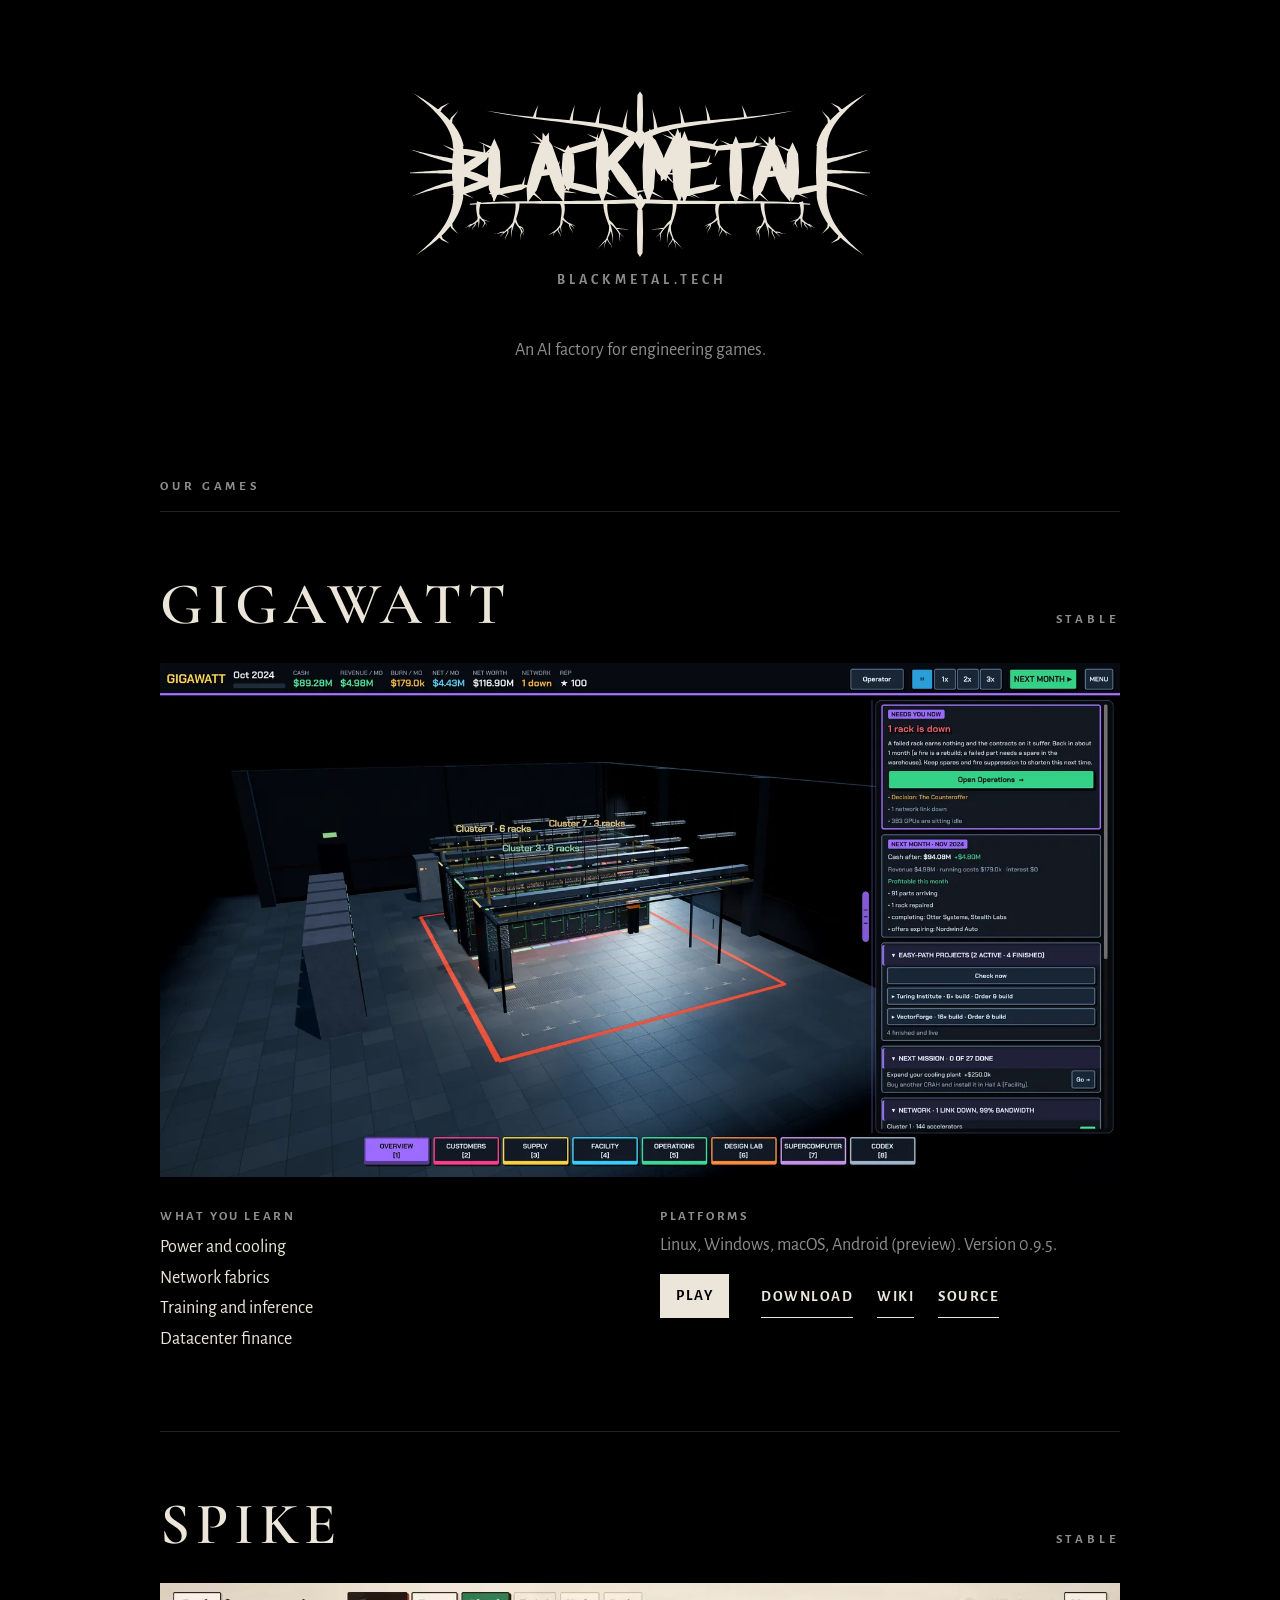
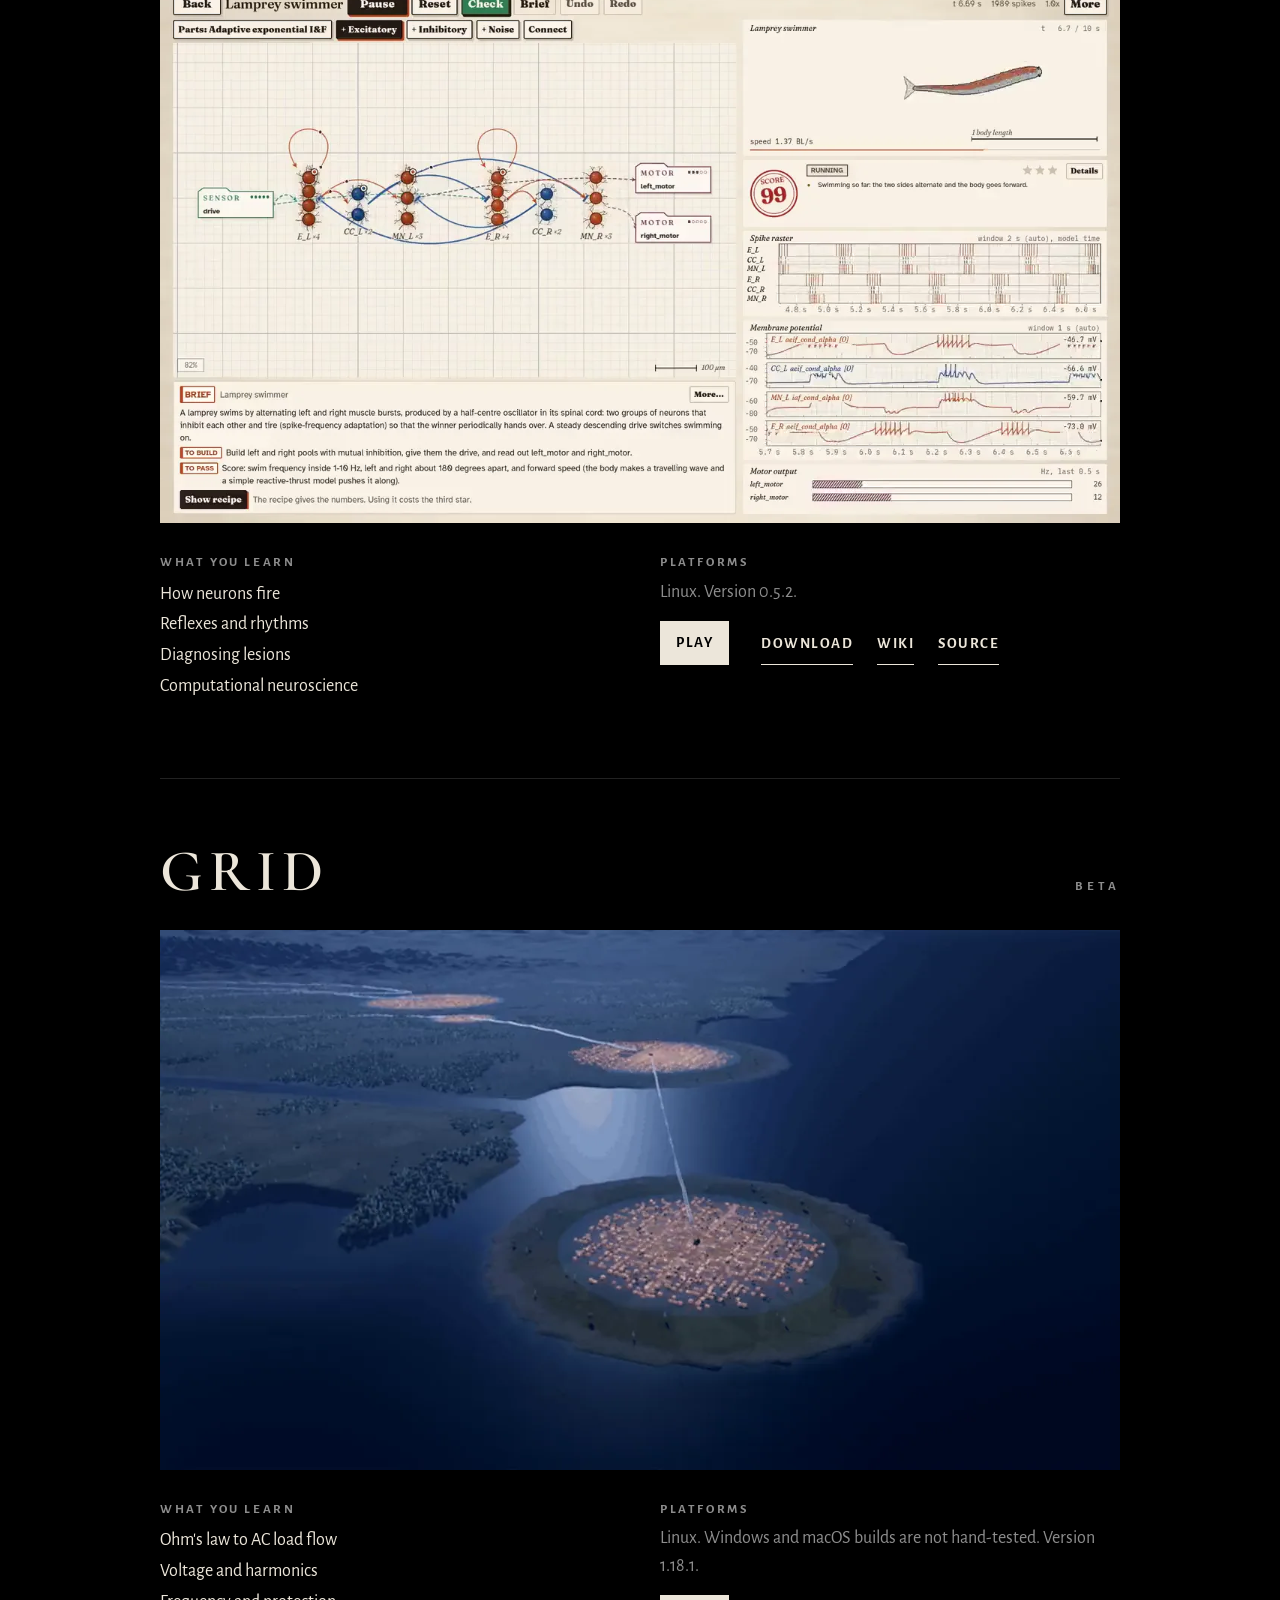
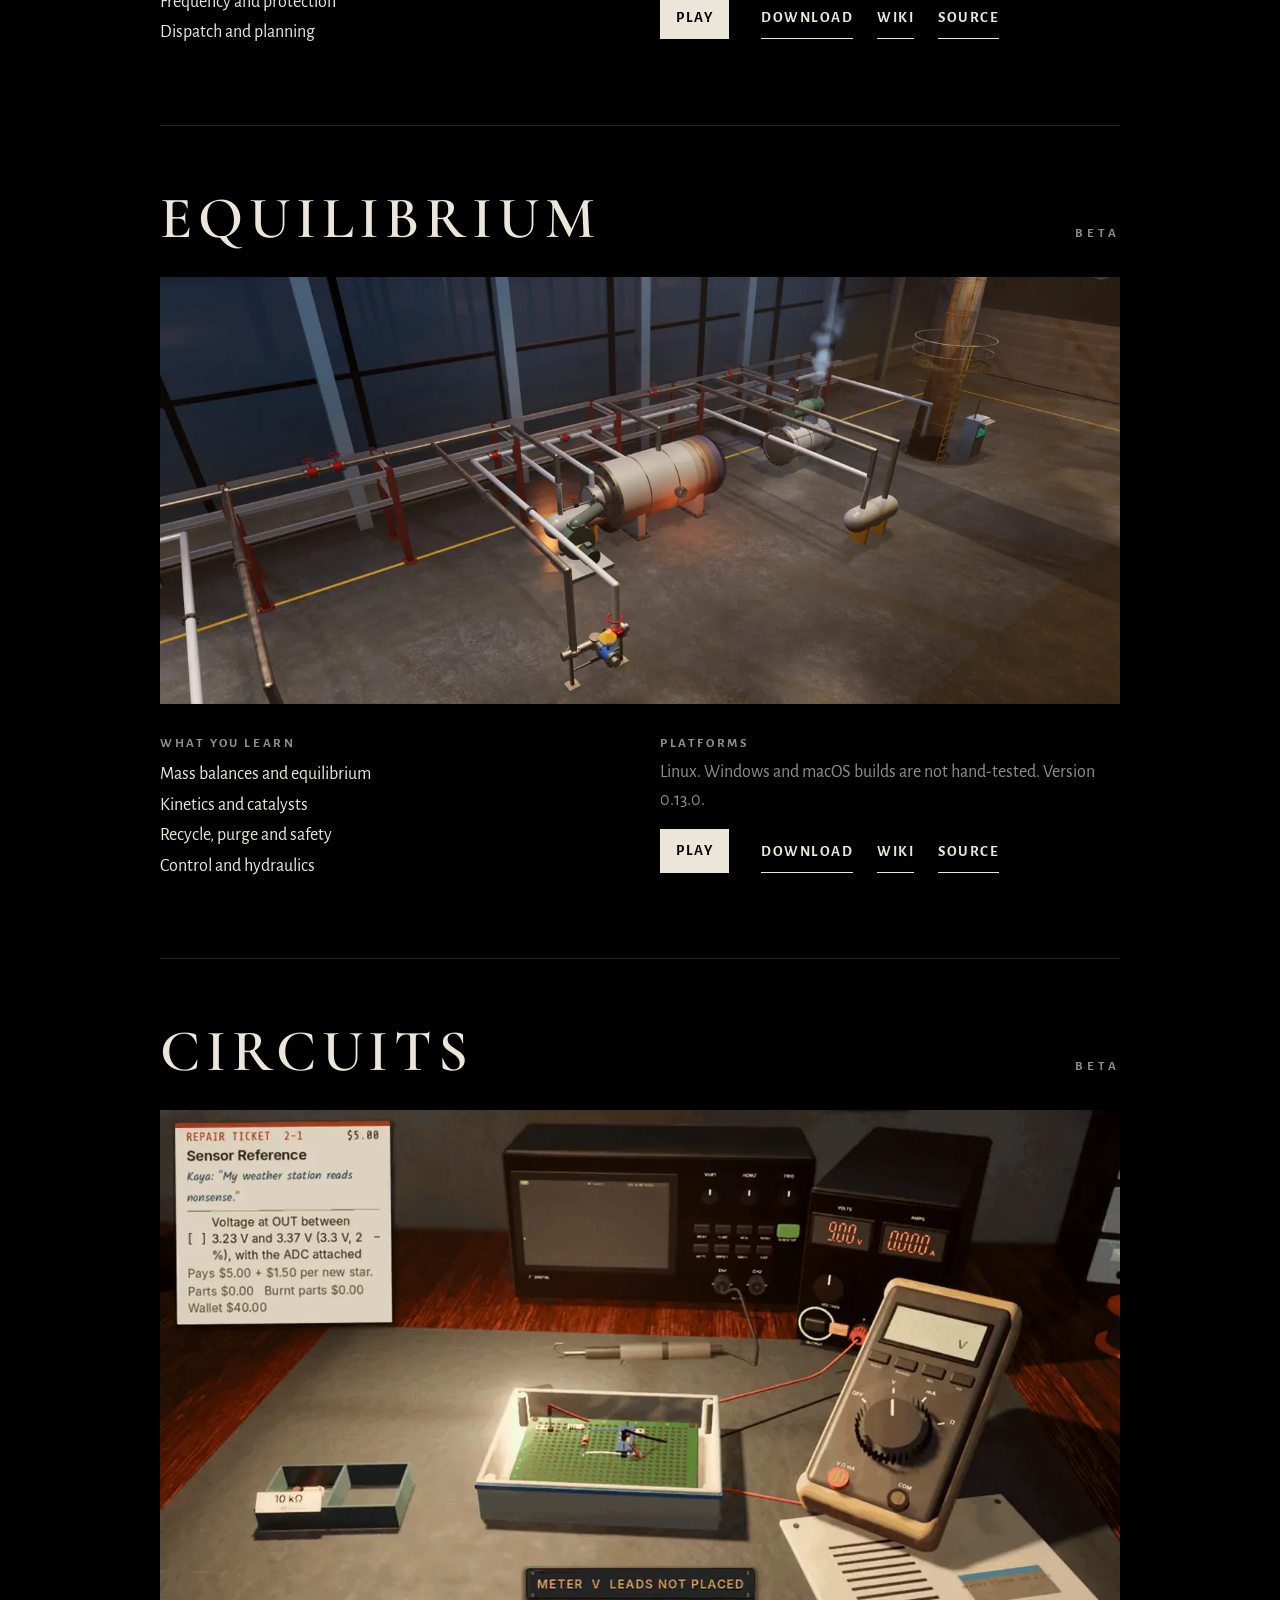
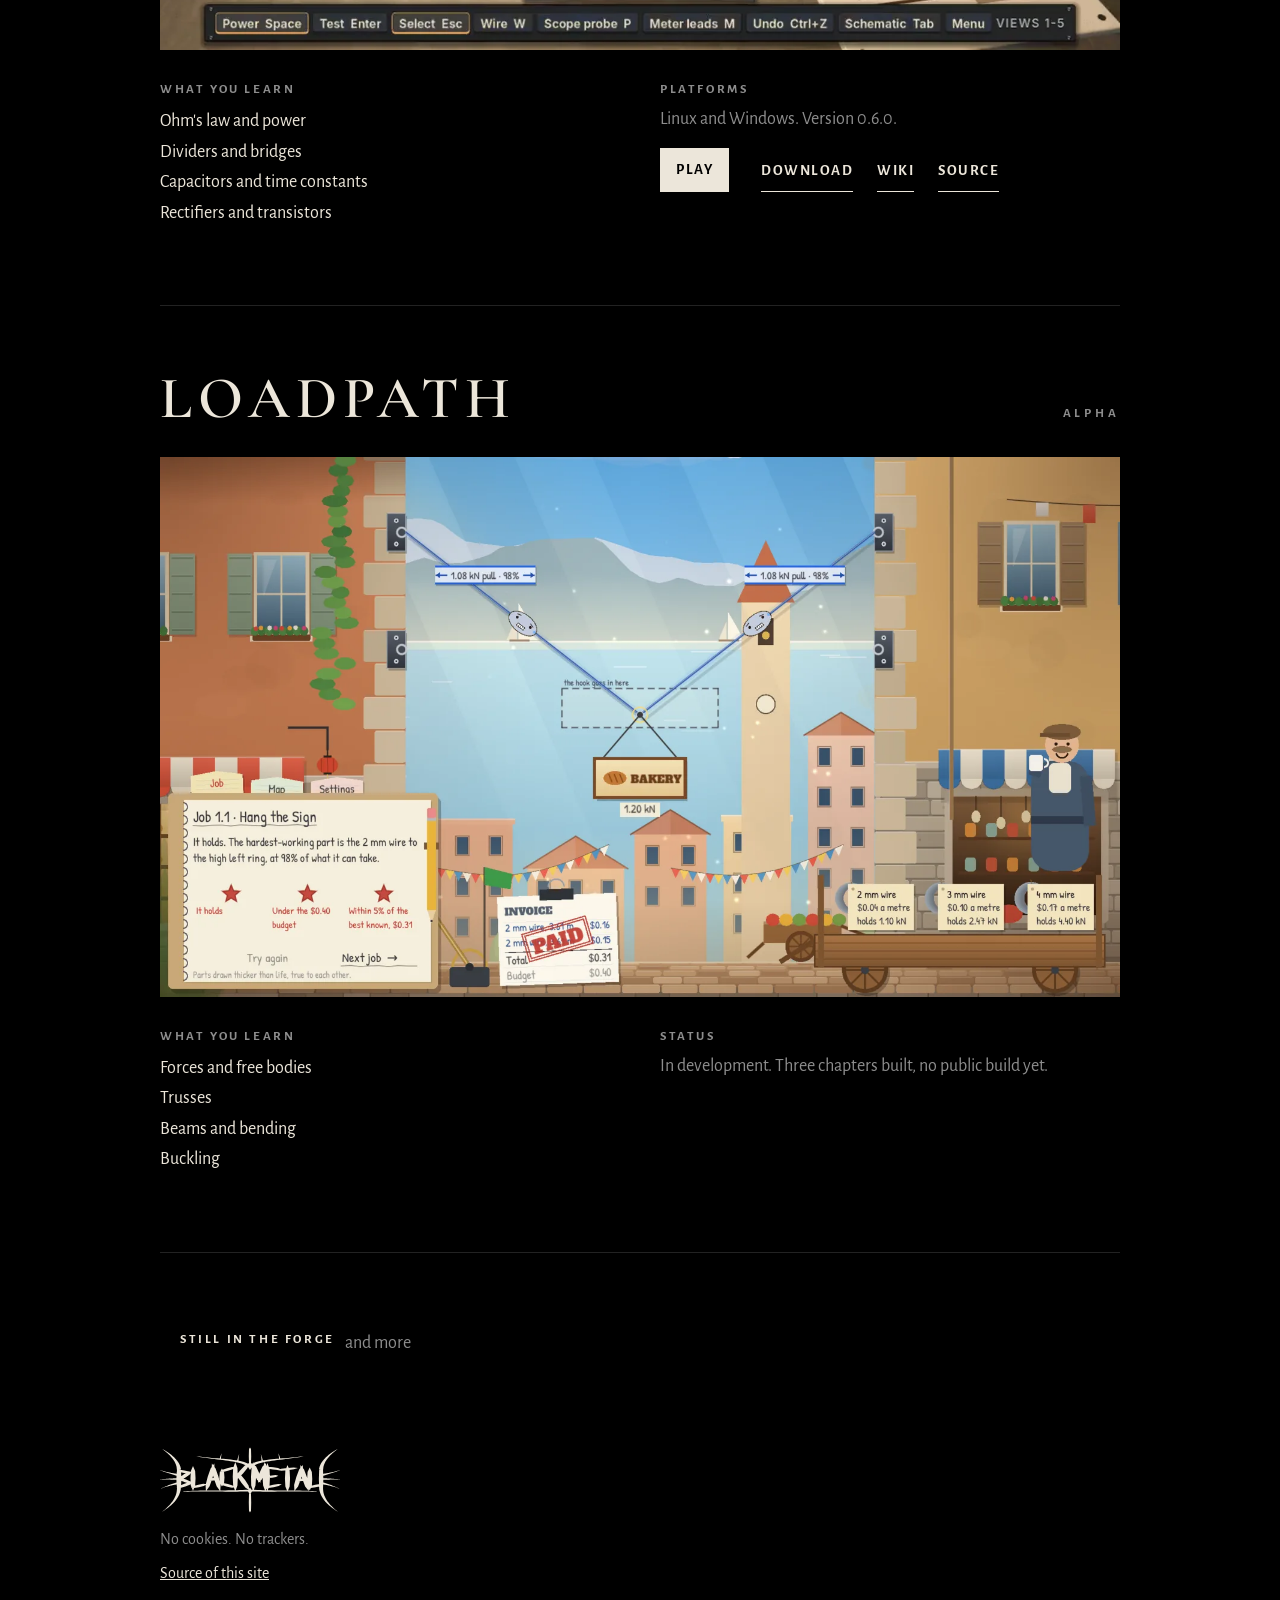
==== commit 066e1147: "Drop 'Burn the textbook'; centre the logo" ====
--- a/index.html
+++ b/index.html
@@ -3,14 +3,14 @@
 <head>
 <meta charset="utf-8">
 <meta name="viewport" content="width=device-width, initial-scale=1">
-<title>BLACKMETAL — burn the textbook</title>
+<title>BLACKMETAL — an AI factory for engineering games</title>
 <meta name="description" content="blackmetal.tech makes engineering games that replace textbooks: Gigawatt, Spike, Grid, Equilibrium, Circuits, and Loadpath in the pipeline.">
 <link rel="canonical" href="https://blackmetal.tech/">
 <link rel="icon" href="favicon.svg" type="image/svg+xml">
 <meta name="theme-color" content="#000000">
 <meta property="og:type" content="website">
 <meta property="og:site_name" content="blackmetal.tech">
-<meta property="og:title" content="BLACKMETAL — burn the textbook">
+<meta property="og:title" content="BLACKMETAL — an AI factory for engineering games">
 <meta property="og:description" content="An AI factory for engineering games.">
 <meta property="og:url" content="https://blackmetal.tech/">
 <meta property="og:image" content="https://blackmetal.tech/assets/og.jpg">
@@ -31,7 +31,6 @@
 <header class="crest">
   <h1 class="logo"><svg role="img" aria-label="BLACKMETAL"><use href="#logo"/></svg><span class="sr">BLACKMETAL</span></h1>
   <p class="house">blackmetal.tech</p>
-  <p class="headline">Burn the textbook</p>
   <p class="liner">An AI factory for engineering games.</p>
 </header>
 
--- a/style.css
+++ b/style.css
@@ -26,15 +26,10 @@
 .crest {
   max-width: var(--col); margin: 0 auto; padding: clamp(48px, 7vw, 96px) 20px 0;
 }
-.logo { margin: 0; max-width: 460px; color: var(--bone); line-height: 0; }
+.logo { margin: 0 auto; max-width: 460px; color: var(--bone); line-height: 0; }
 .logo svg { width: 100%; height: auto; aspect-ratio: 1200 / 440; }
-.house { margin: 14px 0 0; font: 600 14px/1.2 var(--body); letter-spacing: .3em; text-transform: uppercase; color: var(--dim); }
-.headline {
-  margin: clamp(28px, 4vw, 48px) 0 0;
-  font: 600 clamp(40px, 5.4vw, 76px)/1.02 var(--display);
-  letter-spacing: .06em; text-transform: uppercase;
-}
-.liner { margin: 12px 0 0; font-size: clamp(18px, 1.4vw, 22px); color: var(--dim); }
+.house { margin: 14px 0 0; font: 600 14px/1.2 var(--body); letter-spacing: .3em; text-indent: .3em; text-transform: uppercase; color: var(--dim); text-align: center; }
+.liner { margin: clamp(28px, 4vw, 48px) 0 0; font-size: clamp(18px, 1.4vw, 22px); color: var(--dim); text-align: center; }
 
 /* ---------- games ---------- */
 main { max-width: var(--col); margin: 0 auto; padding: 0 20px; }
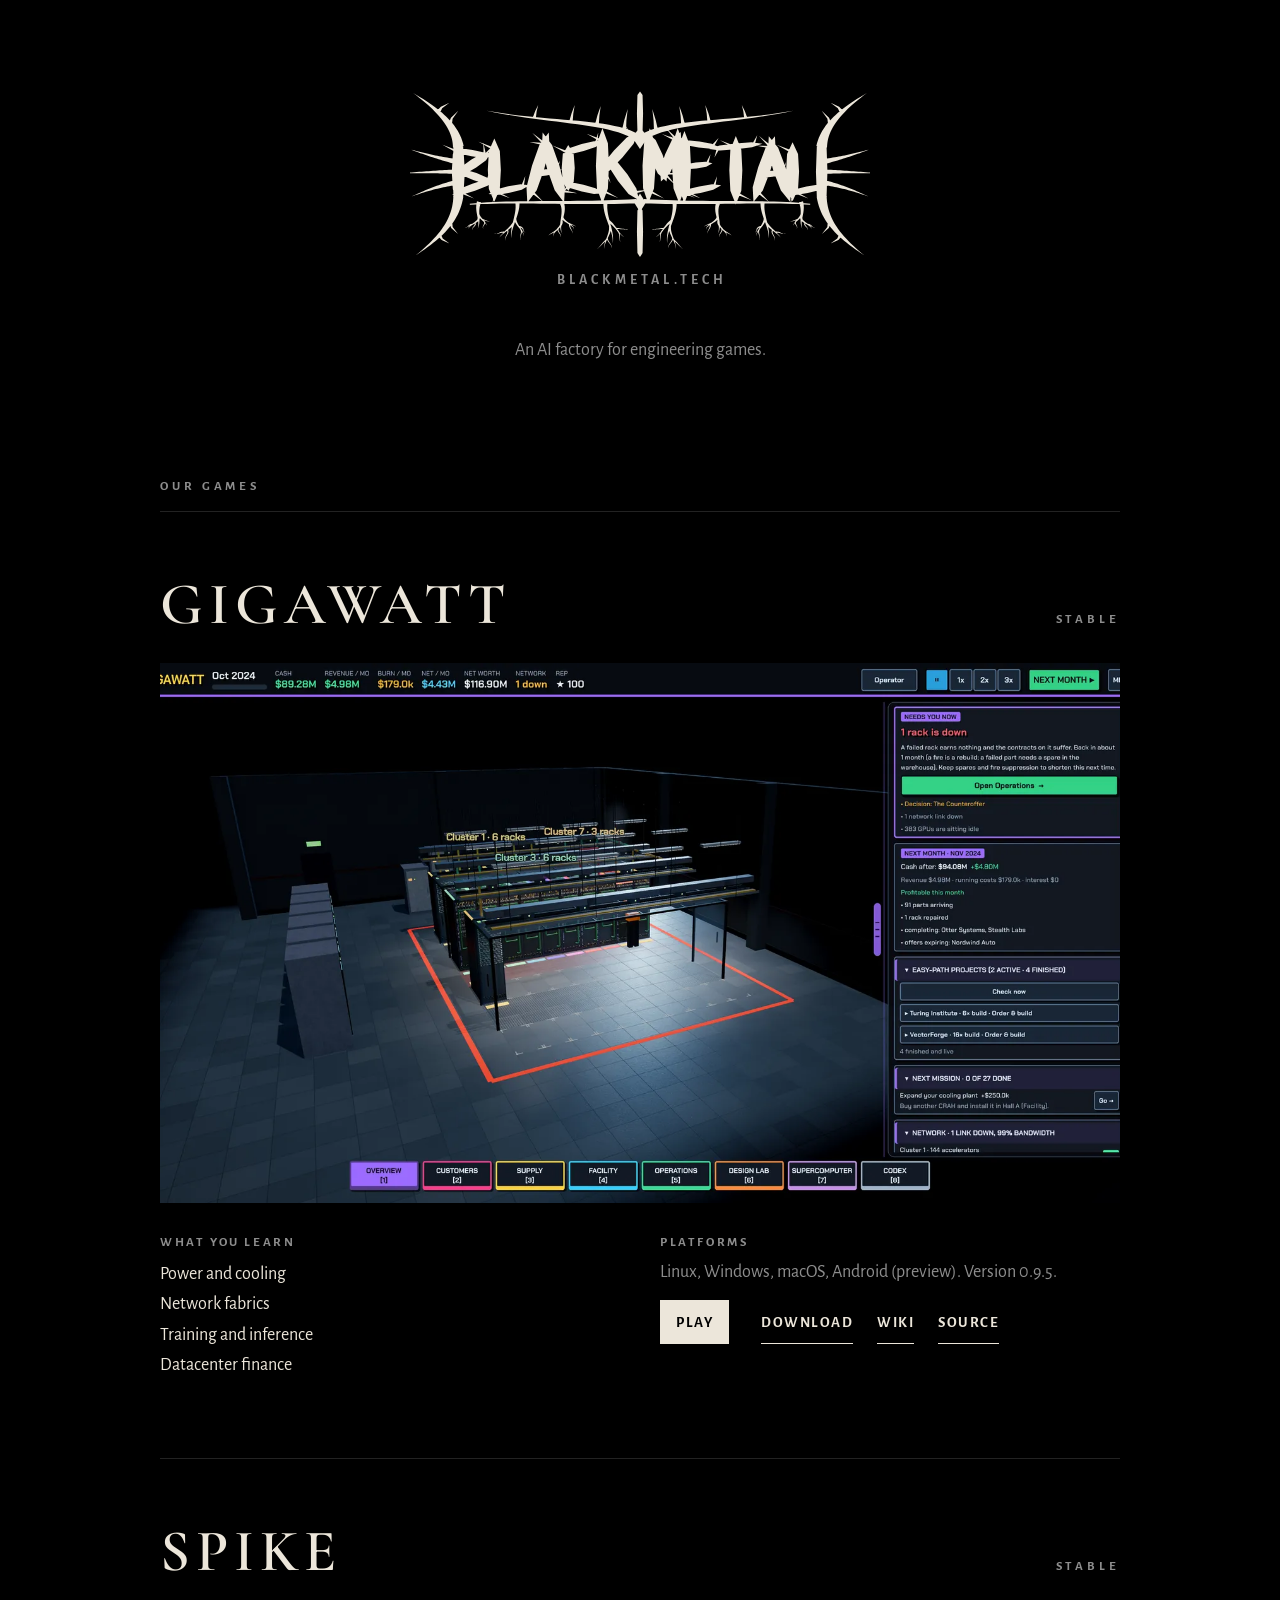
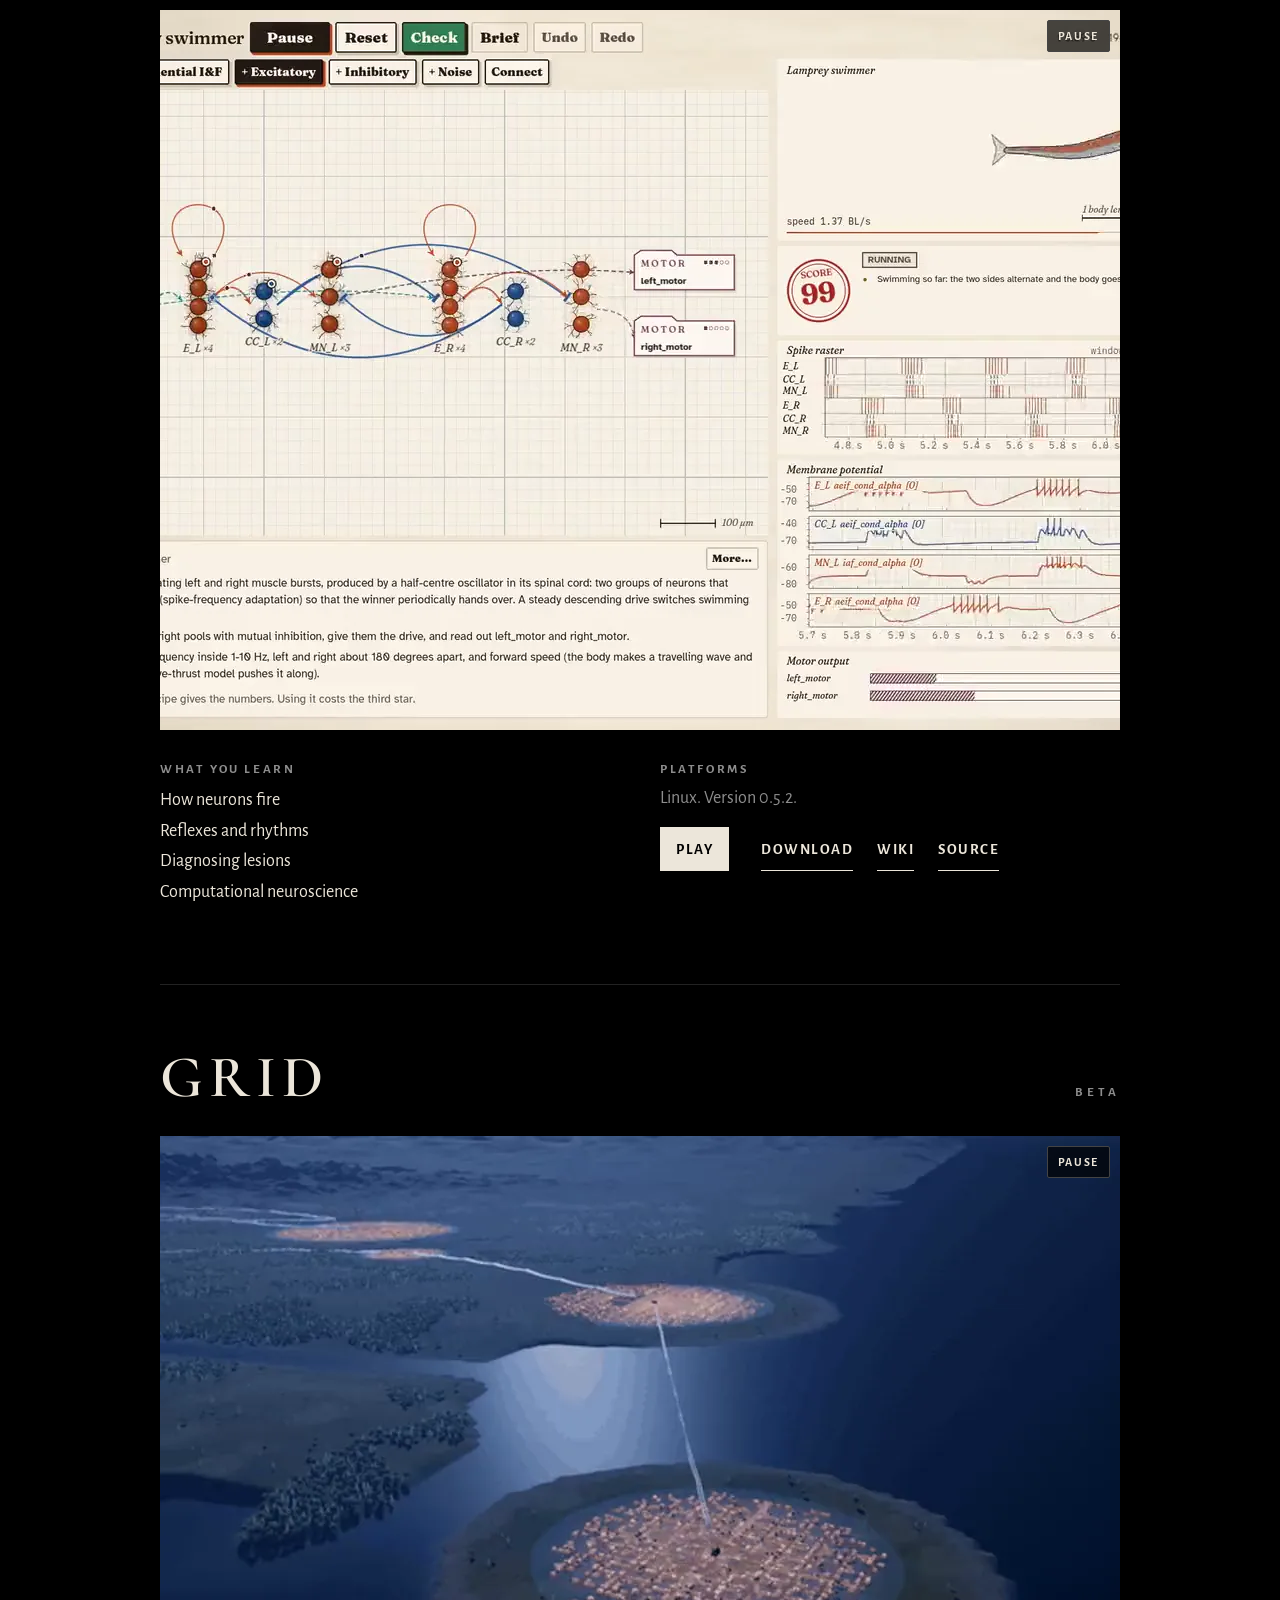
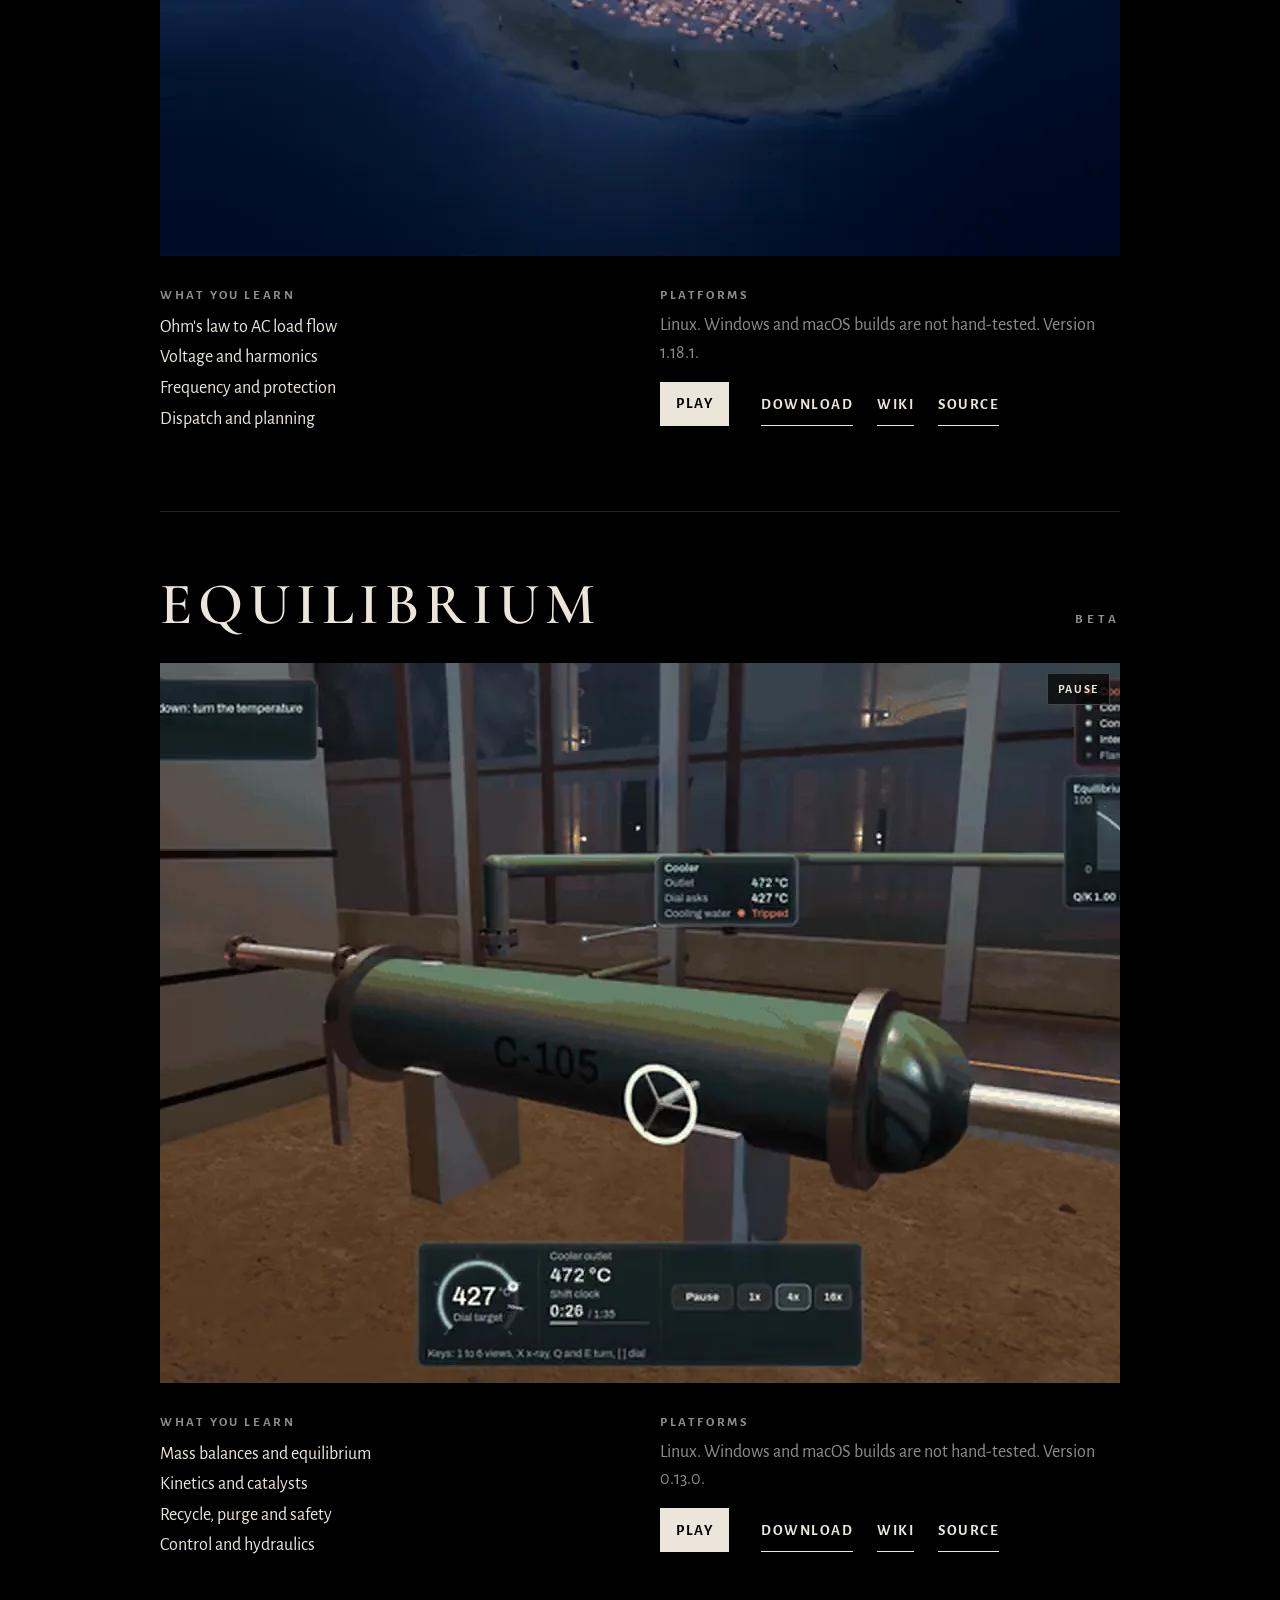
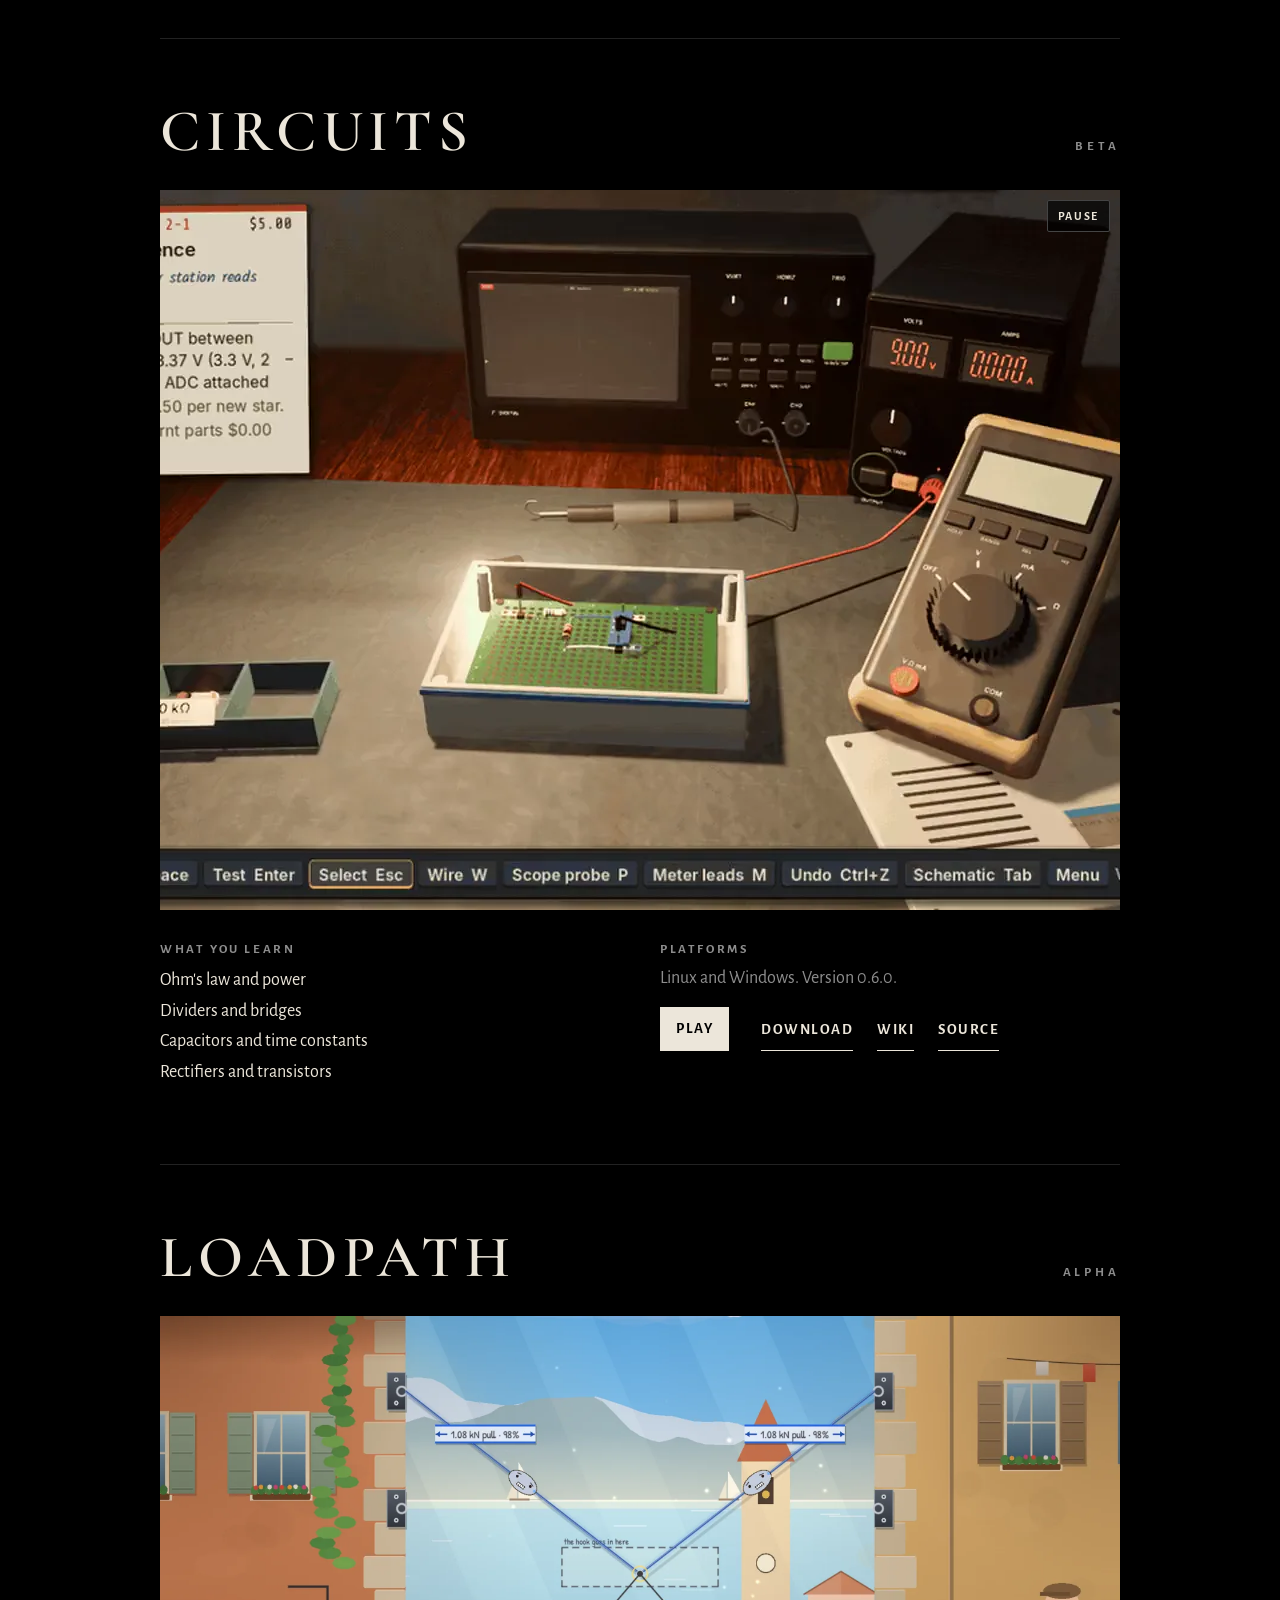
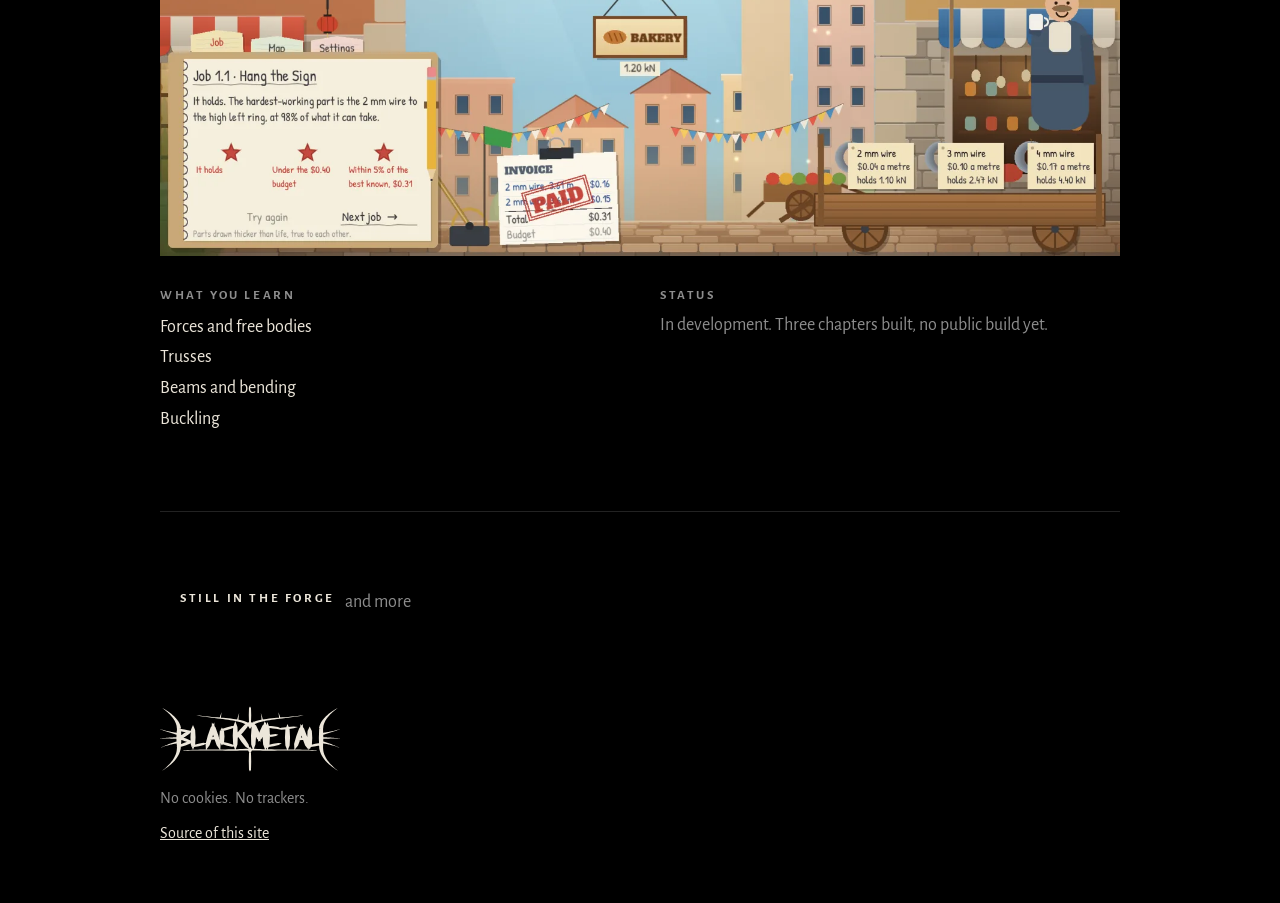
==== commit bdc5c83c: "Pictures loop as quiet clips where the game has footage" ====
--- a/index.html
+++ b/index.html
@@ -55,7 +55,10 @@
 
   <article class="act spike tier-stable" id="spike">
     <div class="head"><h2 class="name">Spike</h2><p class="tier">Stable</p></div>
-    <img class="shot" src="assets/shots/spike-lamprey.webp" width="1280" height="720" alt="SPIKE: a neural circuit driving a swimming lamprey, with its spike raster and voltage traces">
+    <div class="pic">
+      <video class="shot" data-src="assets/clips/spike.mp4" muted loop playsinline preload="none" poster="assets/shots/spike-lamprey.webp" width="1280" height="720" aria-label="SPIKE: a neural circuit driving a swimming lamprey, with its spike raster and voltage traces"></video>
+      <button class="cliptoggle" type="button" aria-pressed="false">Pause <span class="sr">the Spike clip</span></button>
+    </div>
     <div class="facts">
       <div>
         <h3>What you learn</h3>
@@ -71,7 +74,10 @@
 
   <article class="act grid tier-beta" id="grid">
     <div class="head"><h2 class="name">Grid</h2><p class="tier">Beta</p></div>
-    <img class="shot" src="assets/shots/grid-blackout.webp" width="1280" height="720" alt="GRID: lightning has taken the island's only feeder; the island goes dark beside the lit harbour">
+    <div class="pic">
+      <video class="shot" data-src="assets/clips/grid.mp4" muted loop playsinline preload="none" poster="assets/shots/grid-blackout.webp" width="1280" height="720" aria-label="GRID: lightning has taken the island's only feeder; the island goes dark beside the lit harbour"></video>
+      <button class="cliptoggle" type="button" aria-pressed="false">Pause <span class="sr">the Grid clip</span></button>
+    </div>
     <div class="facts">
       <div>
         <h3>What you learn</h3>
@@ -87,7 +93,10 @@
 
   <article class="act equilibrium tier-beta" id="equilibrium">
     <div class="head"><h2 class="name">Equilibrium</h2><p class="tier">Beta</p></div>
-    <img class="shot" src="assets/shots/equilibrium-burner-wide.webp" width="1400" height="623" alt="EQUILIBRIUM: a sulfur burner plant in the hall, the burner glowing on its saddles, the pipe rack and the stack behind">
+    <div class="pic">
+      <video class="shot" data-src="assets/clips/equilibrium.mp4" muted loop playsinline preload="none" poster="assets/shots/equilibrium-night.webp" width="1280" height="720" aria-label="EQUILIBRIUM: a sulfur burner plant in the hall, the burner glowing on its saddles, the pipe rack and the stack behind"></video>
+      <button class="cliptoggle" type="button" aria-pressed="false">Pause <span class="sr">the Equilibrium clip</span></button>
+    </div>
     <div class="facts">
       <div>
         <h3>What you learn</h3>
@@ -103,7 +112,10 @@
 
   <article class="act circuits tier-beta" id="circuits">
     <div class="head"><h2 class="name">Circuits</h2><p class="tier">Beta</p></div>
-    <img class="shot" src="assets/shots/circuits-bench.webp" width="1280" height="720" alt="CIRCUITS: a repair ticket on the 3D workbench, a sensor circuit on the breadboard, the supply and the multimeter behind it">
+    <div class="pic">
+      <video class="shot" data-src="assets/clips/circuits.mp4" muted loop playsinline preload="none" poster="assets/shots/circuits-bench.webp" width="1280" height="720" aria-label="CIRCUITS: a repair ticket on the 3D workbench, a sensor circuit on the breadboard, the supply and the multimeter behind it"></video>
+      <button class="cliptoggle" type="button" aria-pressed="false">Pause <span class="sr">the Circuits clip</span></button>
+    </div>
     <div class="facts">
       <div>
         <h3>What you learn</h3>
@@ -137,6 +149,35 @@
   </section>
 </main>
 
+<script>
+(function () {
+  var videos = document.querySelectorAll("video[data-src]");
+  if (!videos.length || window.matchMedia("(prefers-reduced-motion: reduce)").matches) return;
+  var load = function (v) { if (!v.src) { v.src = v.dataset.src; } };
+  var play = function (v) { var p = v.play(); if (p && p.catch) { p.catch(function () {}); } };
+  if ("IntersectionObserver" in window) {
+    var io = new IntersectionObserver(function (entries) {
+      entries.forEach(function (entry) {
+        if (!entry.isIntersecting) return;
+        load(entry.target); play(entry.target); io.unobserve(entry.target);
+      });
+    }, { rootMargin: "300px" });
+    videos.forEach(function (v) { io.observe(v); });
+  } else {
+    videos.forEach(function (v) { load(v); play(v); });
+  }
+  document.querySelectorAll(".cliptoggle").forEach(function (button) {
+    var video = button.parentNode.querySelector("video");
+    button.addEventListener("click", function () {
+      var paused = button.getAttribute("aria-pressed") === "true";
+      if (paused) { play(video); } else { video.pause(); }
+      button.setAttribute("aria-pressed", paused ? "false" : "true");
+      button.firstChild.nodeValue = paused ? "Pause " : "Play ";
+    });
+  });
+})();
+</script>
+
 <footer class="foot">
   <svg aria-hidden="true"><use href="#mark"/></svg>
   <p>No cookies. No trackers.</p>
--- a/style.css
+++ b/style.css
@@ -46,7 +46,15 @@
   letter-spacing: .1em; text-transform: uppercase;
 }
 .tier { margin: 0; font: 600 13px/1 var(--body); letter-spacing: .3em; text-transform: uppercase; color: var(--dim); white-space: nowrap; }
-.shot { width: 100%; }
+.pic { position: relative; }
+.shot { display: block; width: 100%; aspect-ratio: 16 / 9; object-fit: cover; }
+.cliptoggle {
+  position: absolute; top: 10px; right: 10px; min-height: 32px; padding: 0 10px; cursor: pointer;
+  font: 600 12px/1 var(--body); letter-spacing: .14em; text-transform: uppercase; color: var(--bone);
+  background: rgba(0, 0, 0, .7); border: 1px solid #444; border-radius: 2px;
+}
+.cliptoggle:hover { border-color: var(--bone); }
+@media (prefers-reduced-motion: reduce) { .cliptoggle { display: none; } }
 .facts {
   display: grid; grid-template-columns: 1fr 1fr; gap: 24px 40px;
   margin-top: clamp(20px, 2.6vw, 32px);
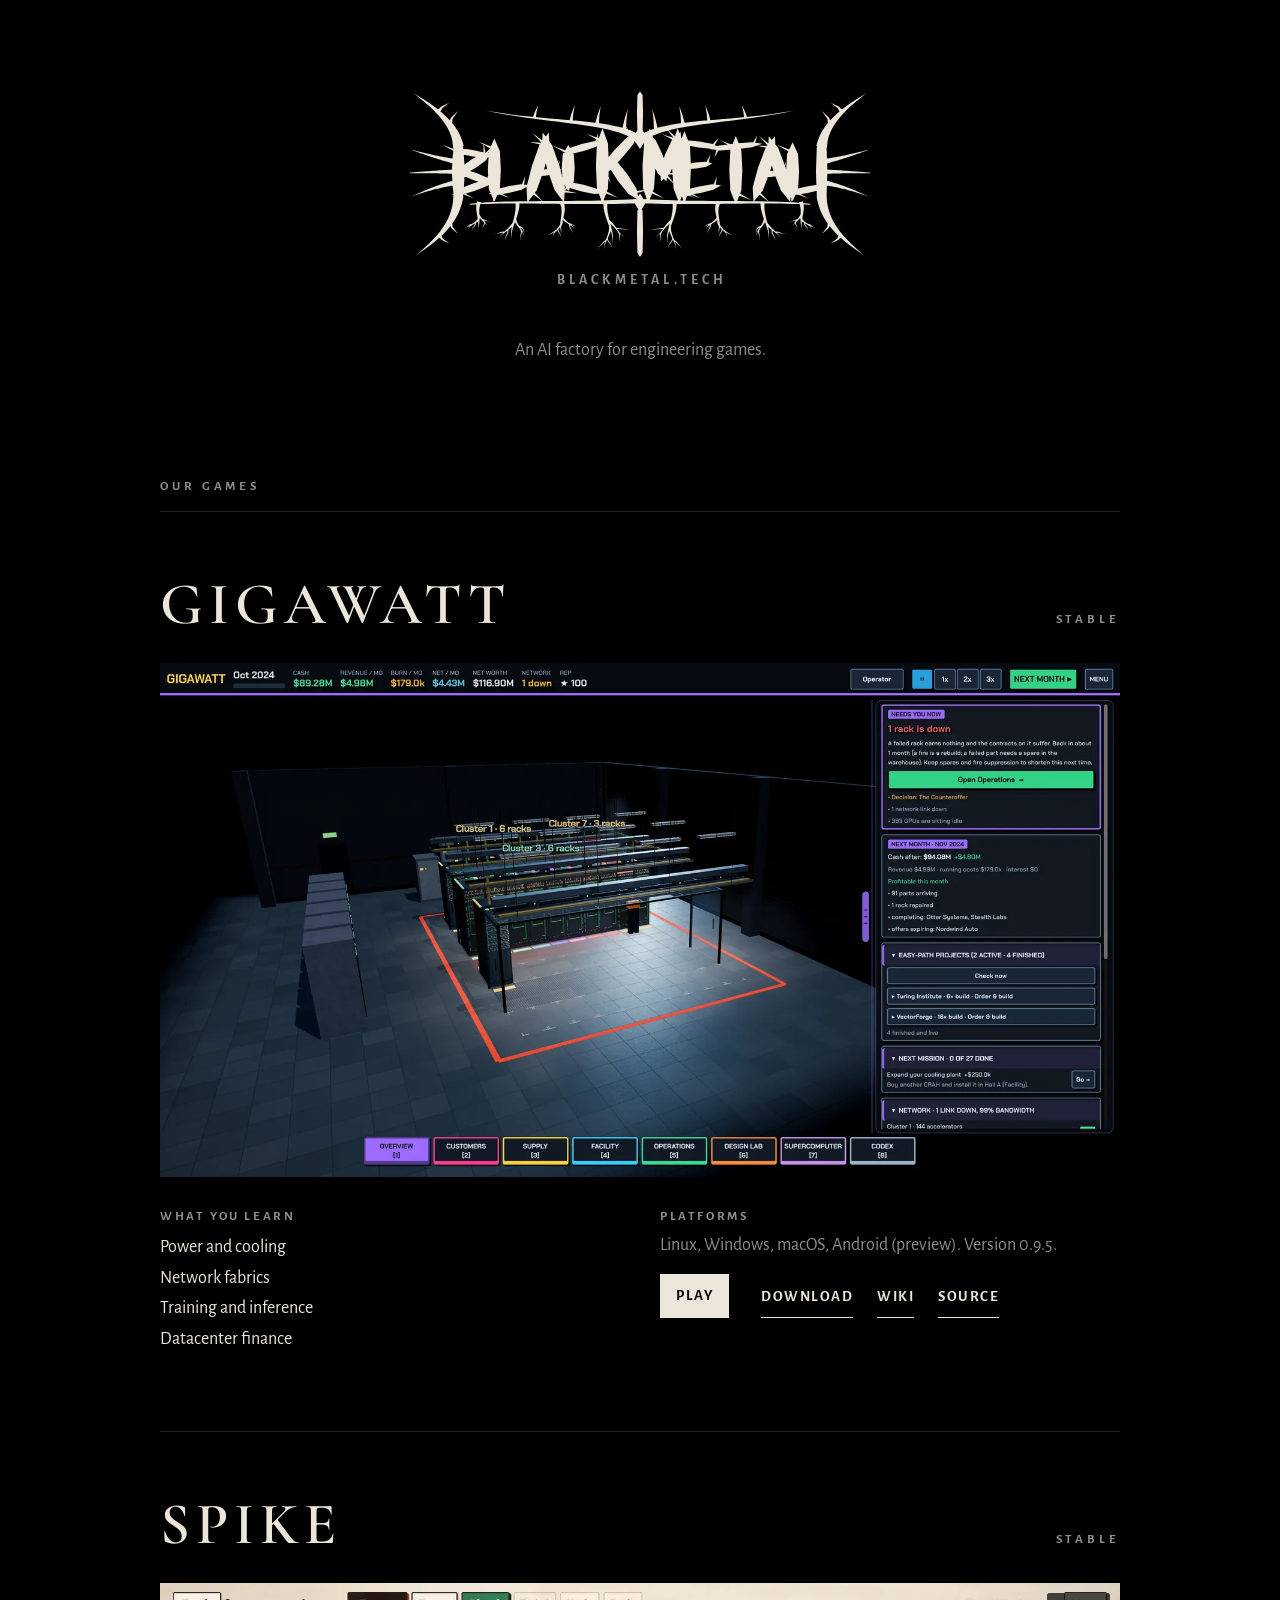
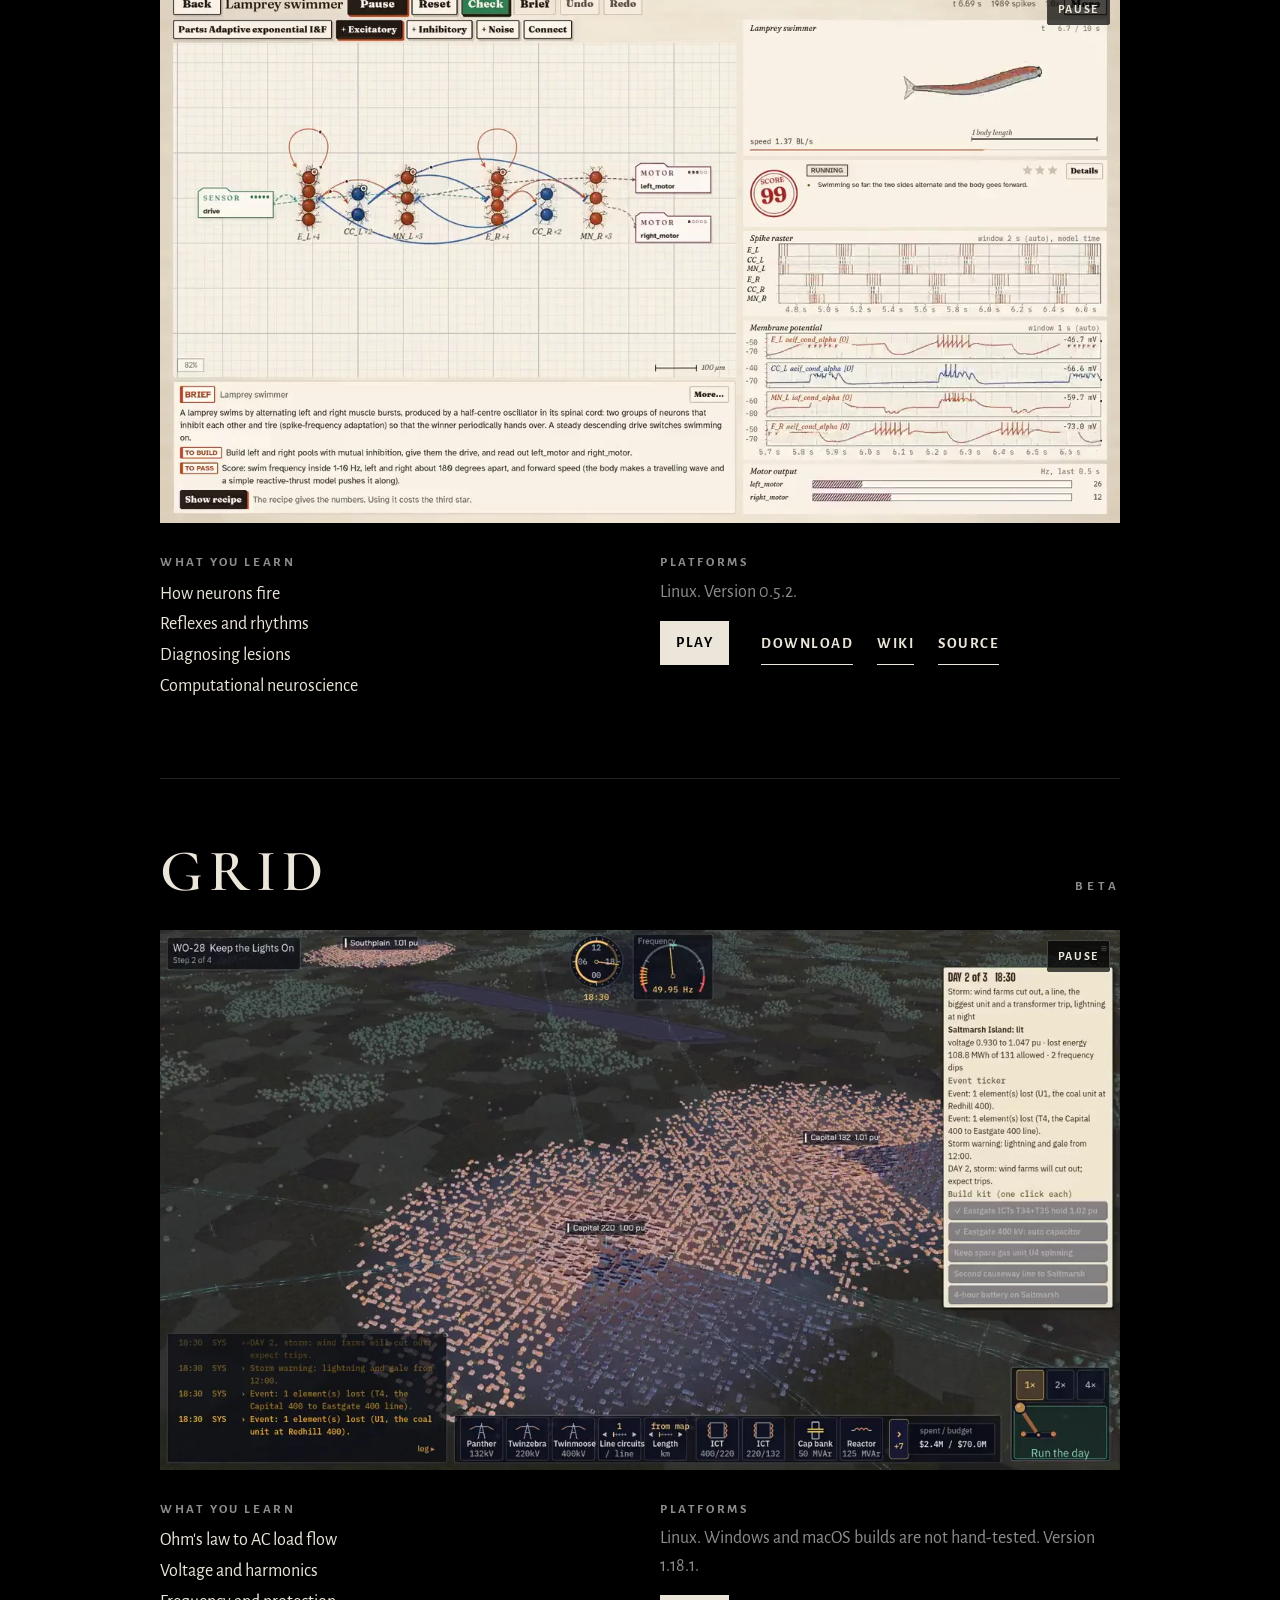
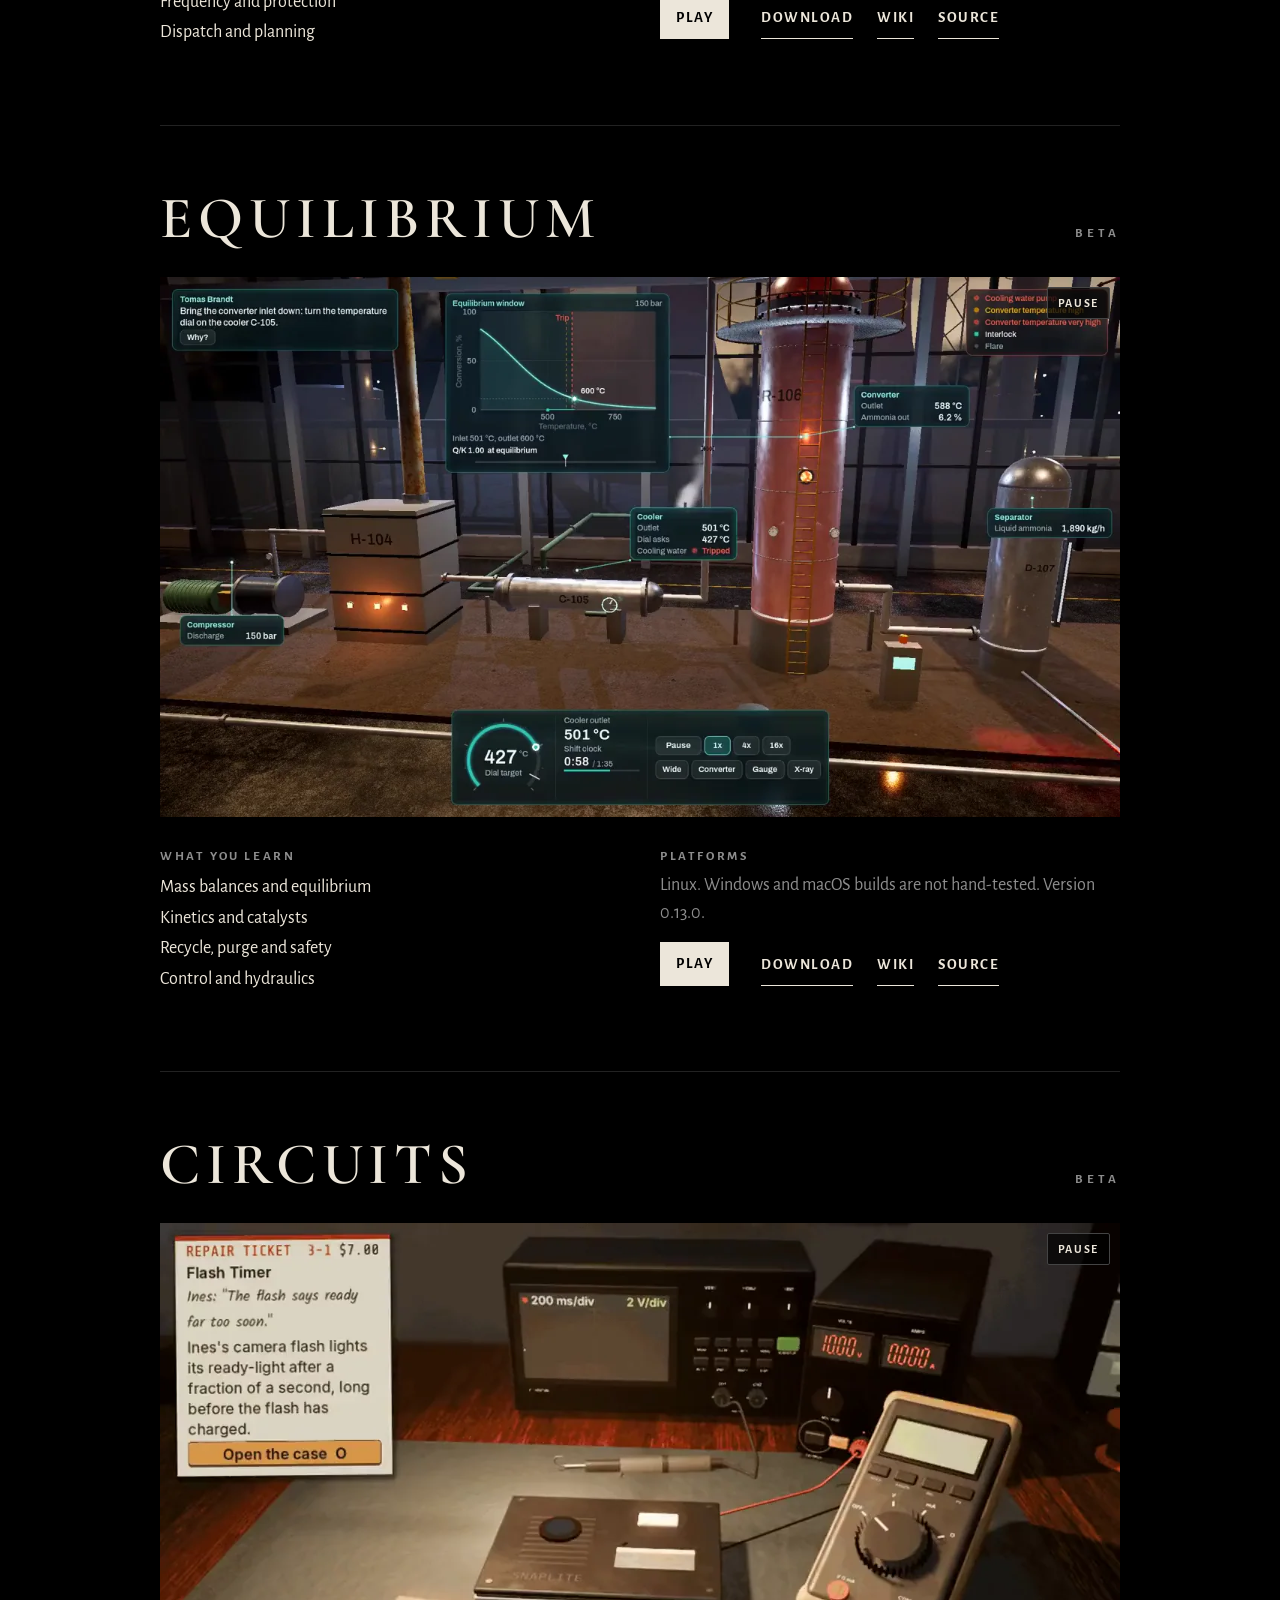
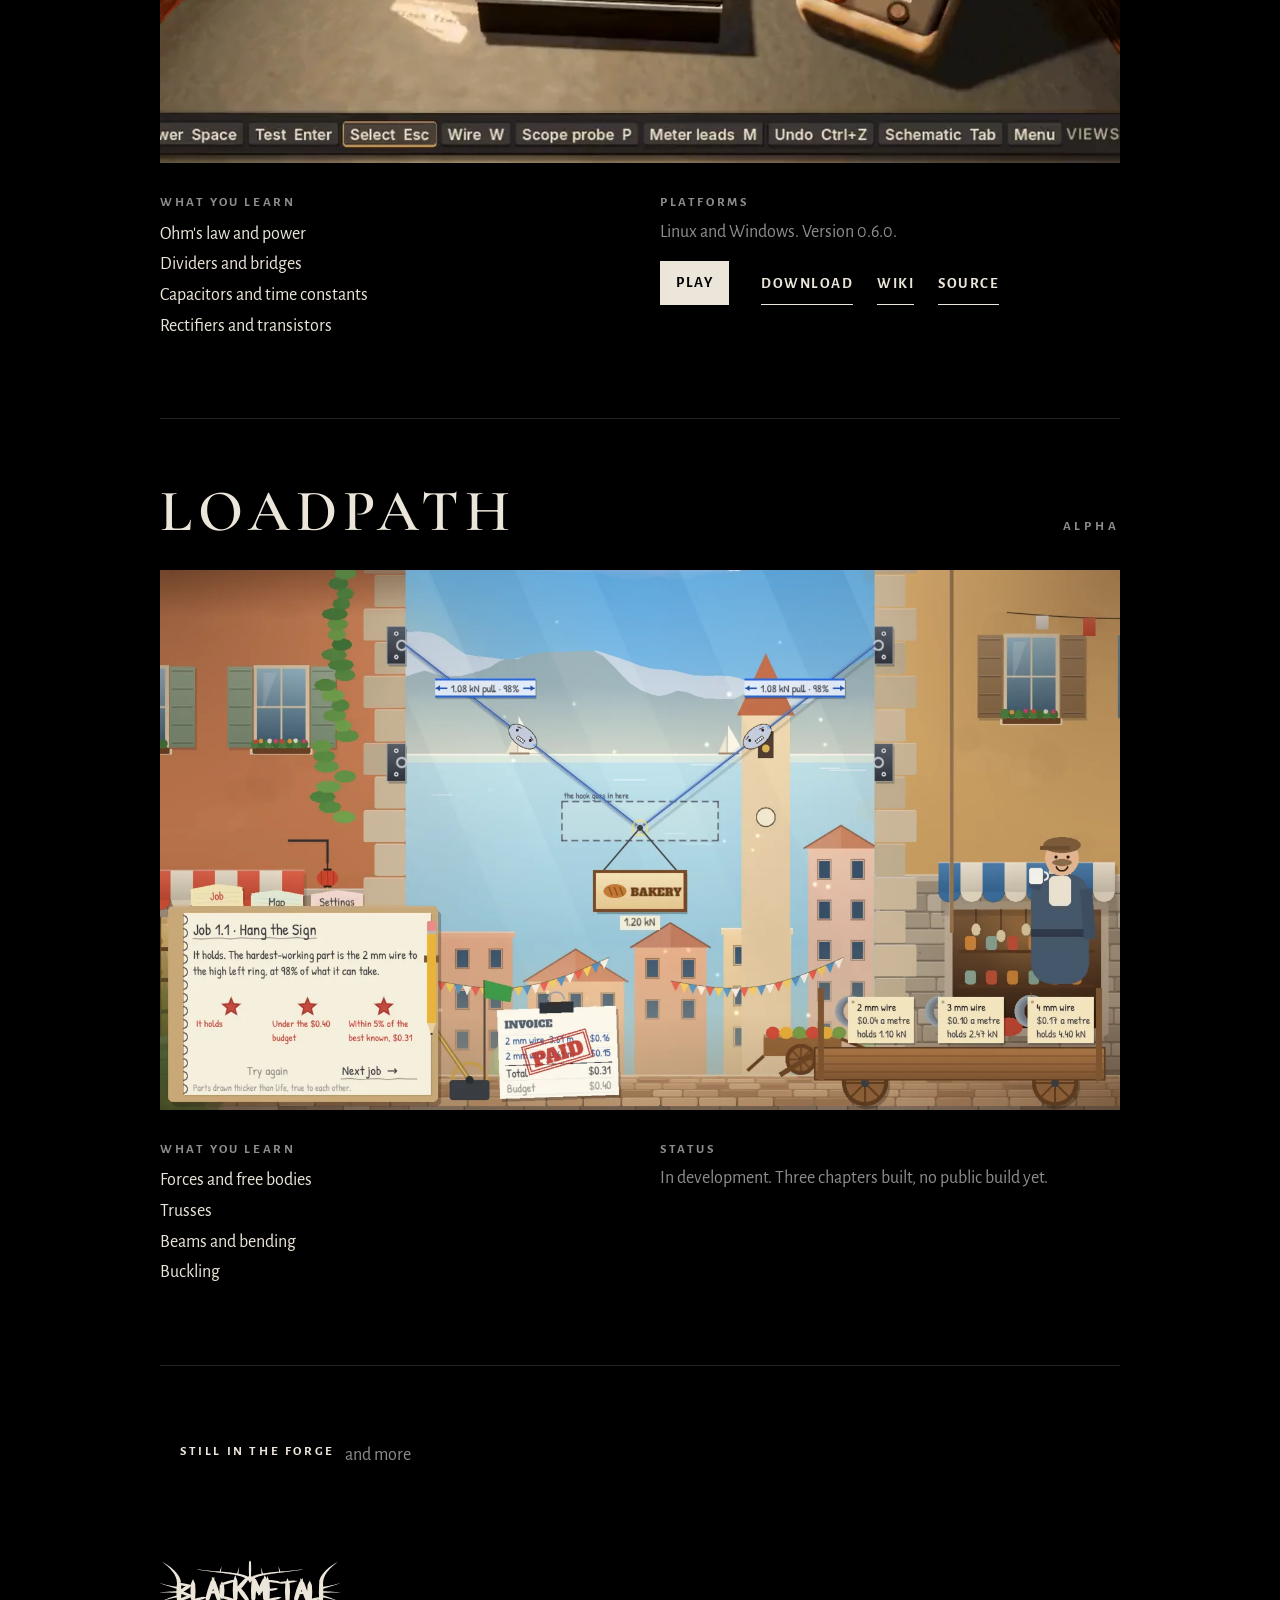
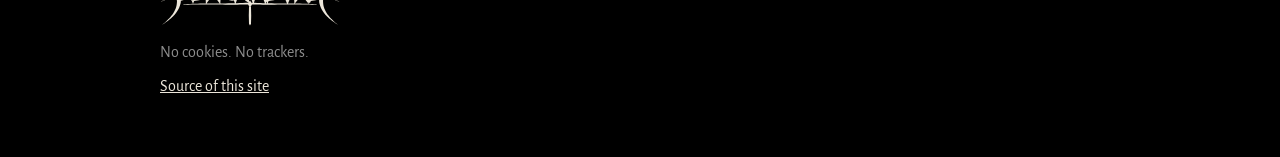
==== commit 203c2abe: "Pictures whole: full-frame clips for Grid, Equilibrium and Circuits; no forced crop" ====
--- a/index.html
+++ b/index.html
@@ -75,7 +75,7 @@
   <article class="act grid tier-beta" id="grid">
     <div class="head"><h2 class="name">Grid</h2><p class="tier">Beta</p></div>
     <div class="pic">
-      <video class="shot" data-src="assets/clips/grid.mp4" muted loop playsinline preload="none" poster="assets/shots/grid-blackout.webp" width="1280" height="720" aria-label="GRID: lightning has taken the island's only feeder; the island goes dark beside the lit harbour"></video>
+      <video class="shot" data-src="assets/clips/grid.mp4" muted loop playsinline preload="none" poster="assets/shots/grid-town-lights.webp" width="1280" height="720" aria-label="GRID: a night job on the island, the town lighting up house by house, the dispatch panel on the right"></video>
       <button class="cliptoggle" type="button" aria-pressed="false">Pause <span class="sr">the Grid clip</span></button>
     </div>
     <div class="facts">
@@ -94,7 +94,7 @@
   <article class="act equilibrium tier-beta" id="equilibrium">
     <div class="head"><h2 class="name">Equilibrium</h2><p class="tier">Beta</p></div>
     <div class="pic">
-      <video class="shot" data-src="assets/clips/equilibrium.mp4" muted loop playsinline preload="none" poster="assets/shots/equilibrium-night.webp" width="1280" height="720" aria-label="EQUILIBRIUM: a sulfur burner plant in the hall, the burner glowing on its saddles, the pipe rack and the stack behind"></video>
+      <video class="shot" data-src="assets/clips/equilibrium.mp4" muted loop playsinline preload="none" poster="assets/shots/equilibrium-hall.webp" width="1280" height="720" aria-label="EQUILIBRIUM: the sulfur burner plant in the hall, the burner glowing on its saddles, the pipe rack and the stack behind"></video>
       <button class="cliptoggle" type="button" aria-pressed="false">Pause <span class="sr">the Equilibrium clip</span></button>
     </div>
     <div class="facts">
@@ -113,7 +113,7 @@
   <article class="act circuits tier-beta" id="circuits">
     <div class="head"><h2 class="name">Circuits</h2><p class="tier">Beta</p></div>
     <div class="pic">
-      <video class="shot" data-src="assets/clips/circuits.mp4" muted loop playsinline preload="none" poster="assets/shots/circuits-bench.webp" width="1280" height="720" aria-label="CIRCUITS: a repair ticket on the 3D workbench, a sensor circuit on the breadboard, the supply and the multimeter behind it"></video>
+      <video class="shot" data-src="assets/clips/circuits.mp4" muted loop playsinline preload="none" poster="assets/shots/circuits-bench.webp" width="1280" height="720" aria-label="CIRCUITS: a flash timer repair on the 3D workbench, a closed case on the bench, the supply and the multimeter behind it"></video>
       <button class="cliptoggle" type="button" aria-pressed="false">Pause <span class="sr">the Circuits clip</span></button>
     </div>
     <div class="facts">
--- a/style.css
+++ b/style.css
@@ -17,7 +17,7 @@
   color: var(--bone);
   font: 400 18px/1.55 var(--body);
 }
-img { display: block; max-width: 100%; height: auto; }
+img, video { display: block; max-width: 100%; height: auto; }
 a { color: var(--bone); }
 :focus-visible { outline: 2px solid var(--bone); outline-offset: 4px; }
 .sr { position: absolute; width: 1px; height: 1px; overflow: hidden; clip: rect(0 0 0 0); white-space: nowrap; }
@@ -47,7 +47,7 @@
 }
 .tier { margin: 0; font: 600 13px/1 var(--body); letter-spacing: .3em; text-transform: uppercase; color: var(--dim); white-space: nowrap; }
 .pic { position: relative; }
-.shot { display: block; width: 100%; aspect-ratio: 16 / 9; object-fit: cover; }
+.shot { display: block; width: 100%; }   /* every picture whole, at its own proportions */
 .cliptoggle {
   position: absolute; top: 10px; right: 10px; min-height: 32px; padding: 0 10px; cursor: pointer;
   font: 600 12px/1 var(--body); letter-spacing: .14em; text-transform: uppercase; color: var(--bone);
